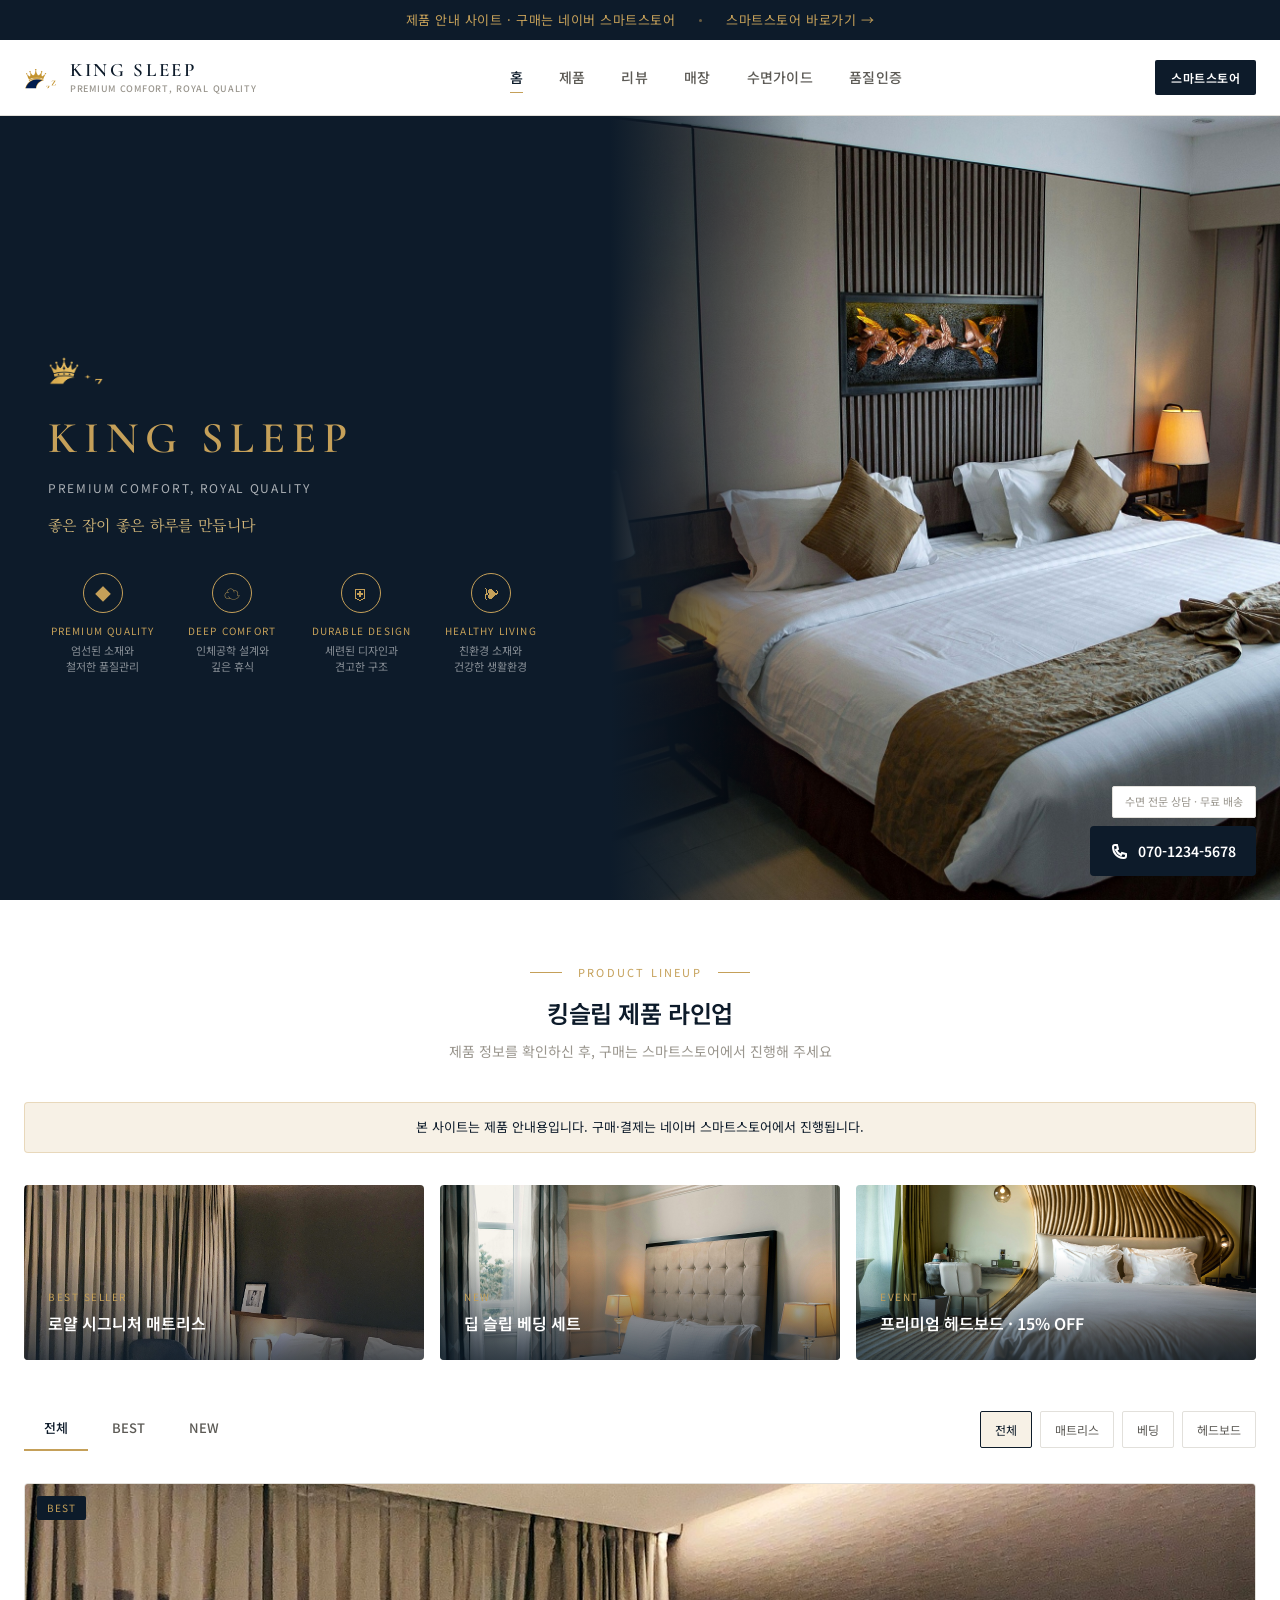
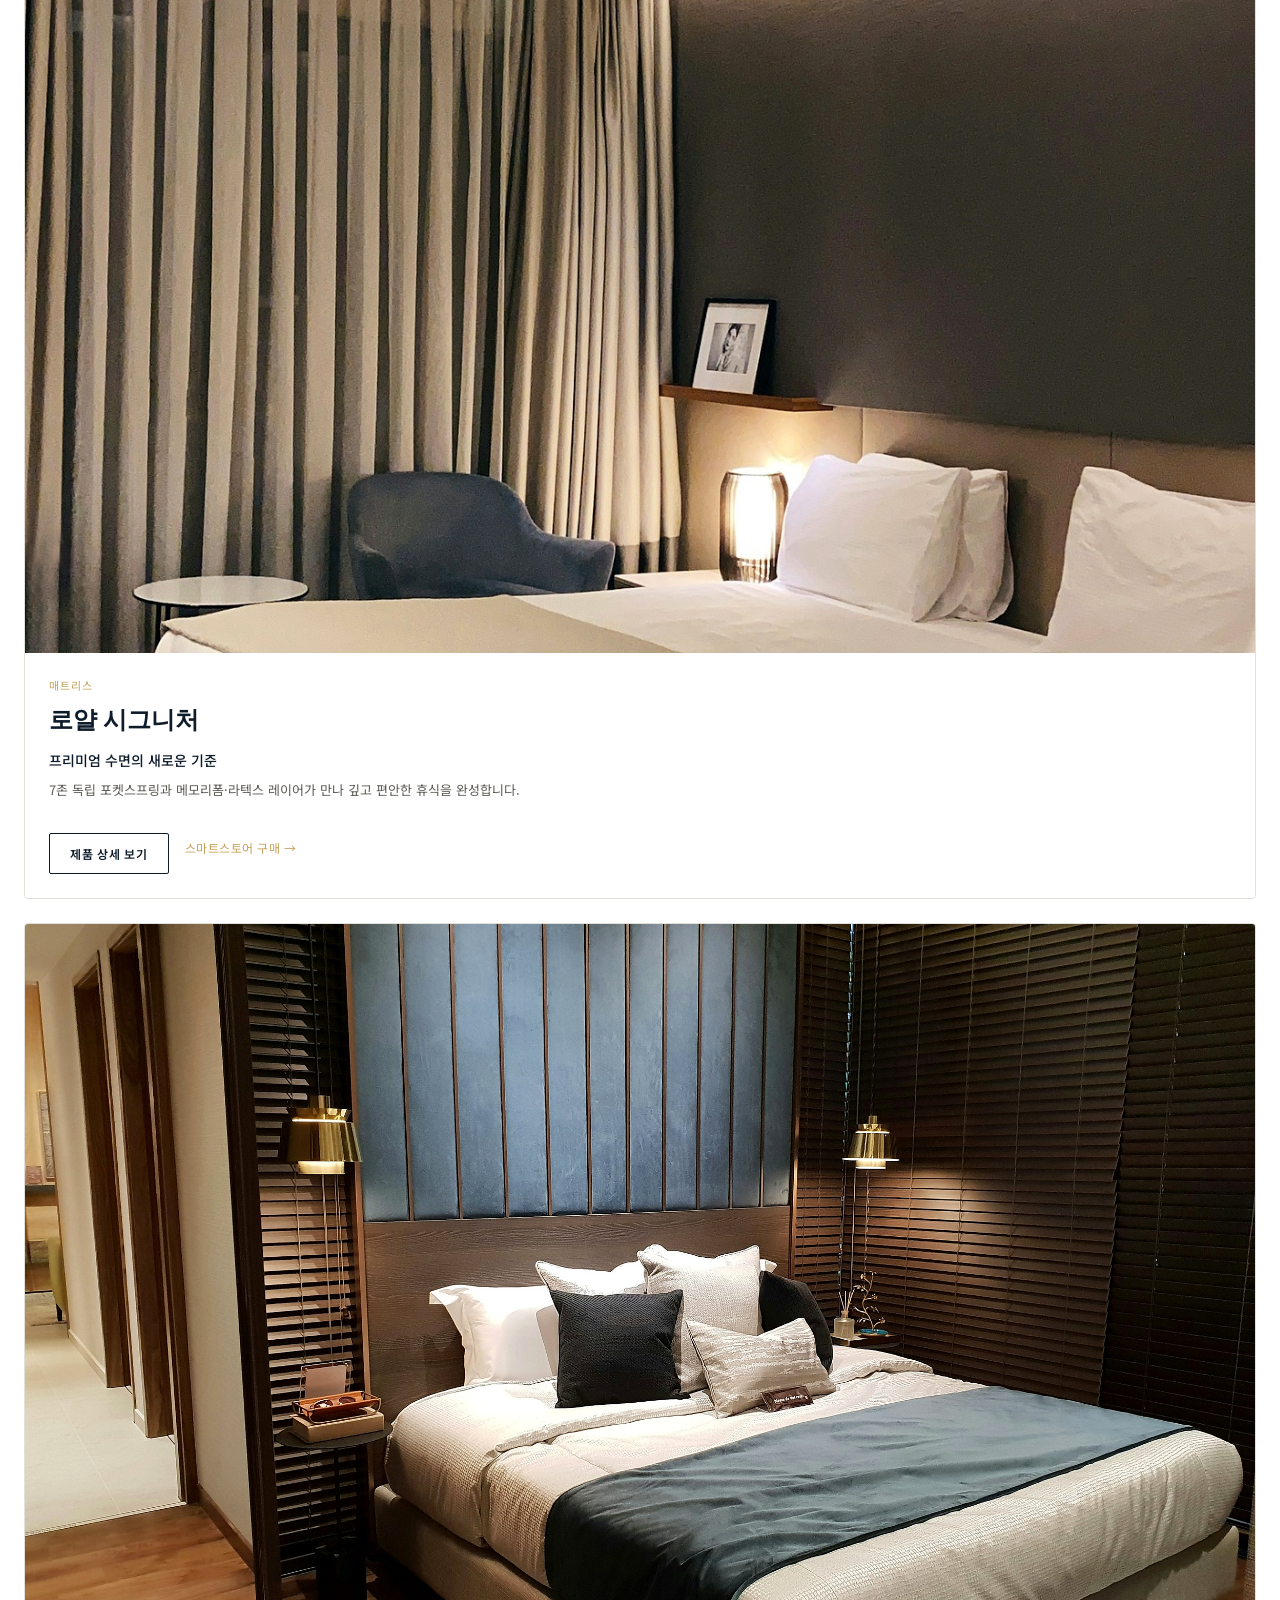
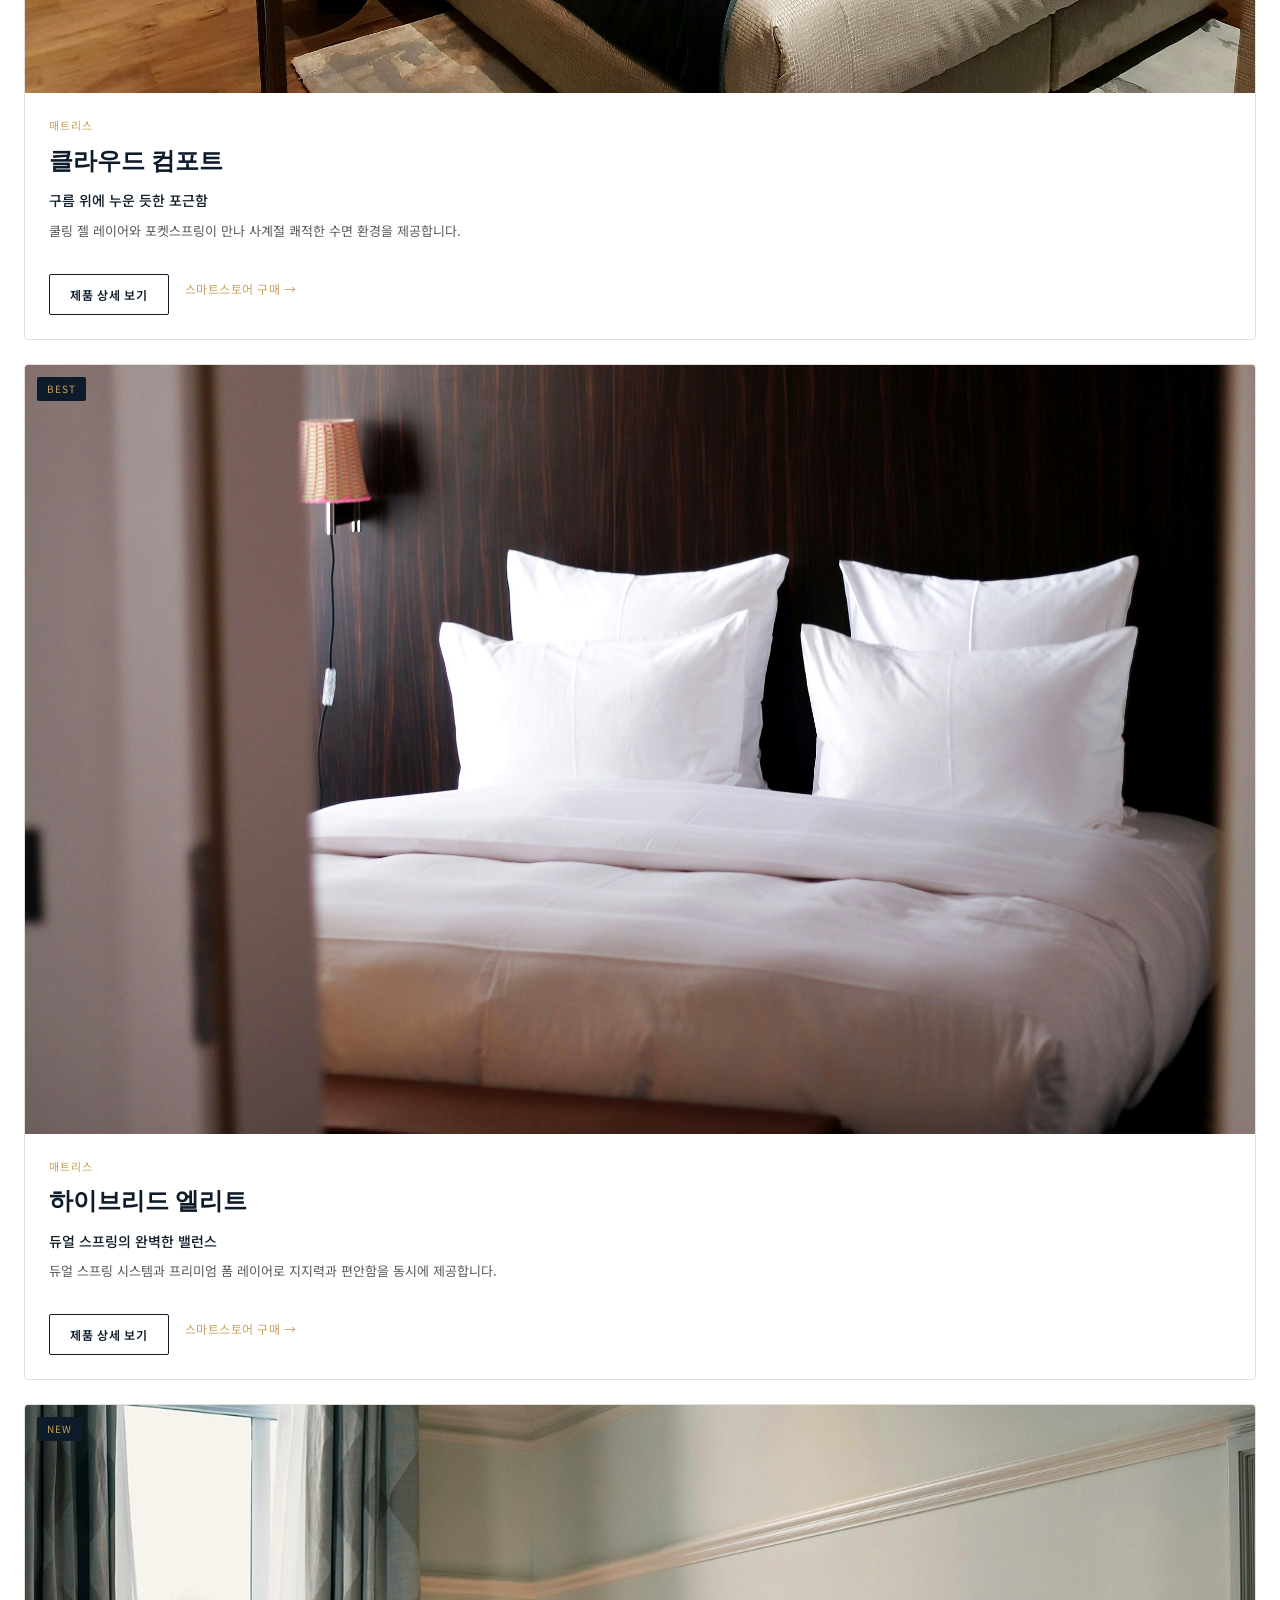
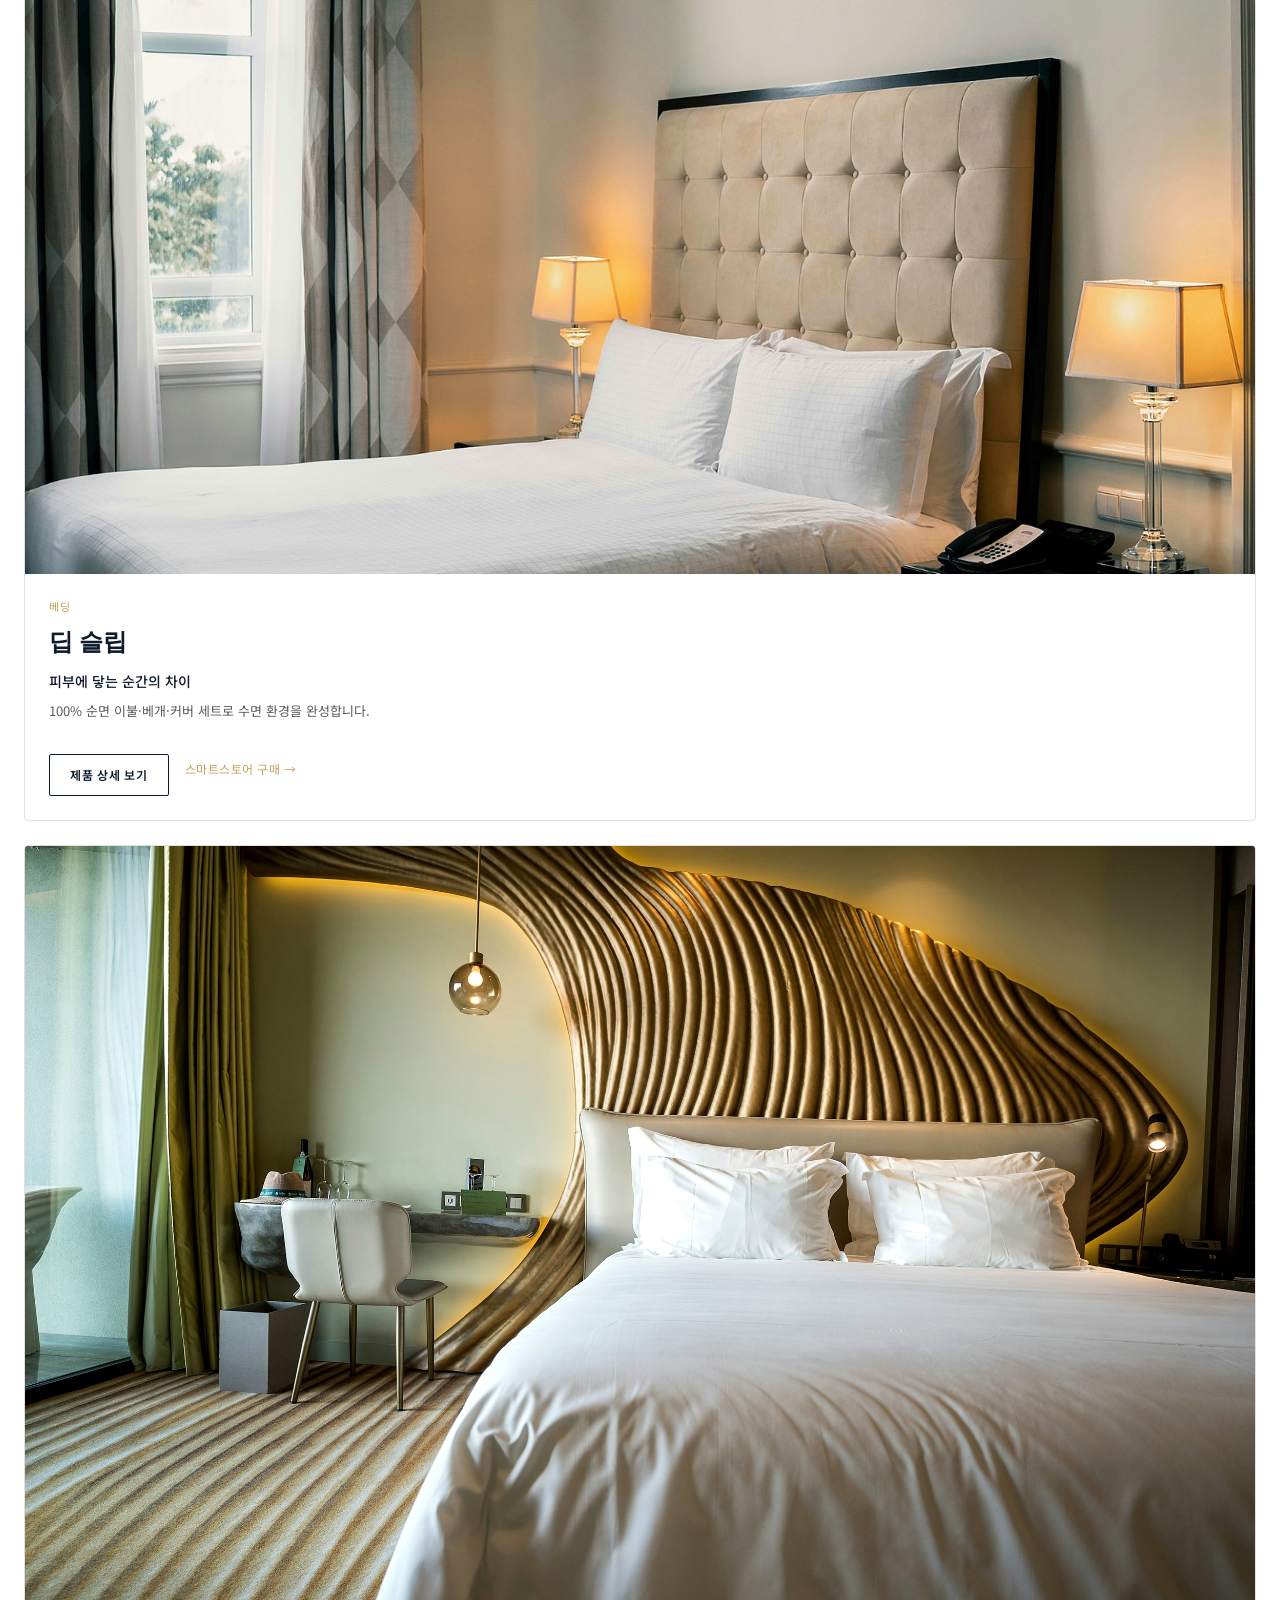
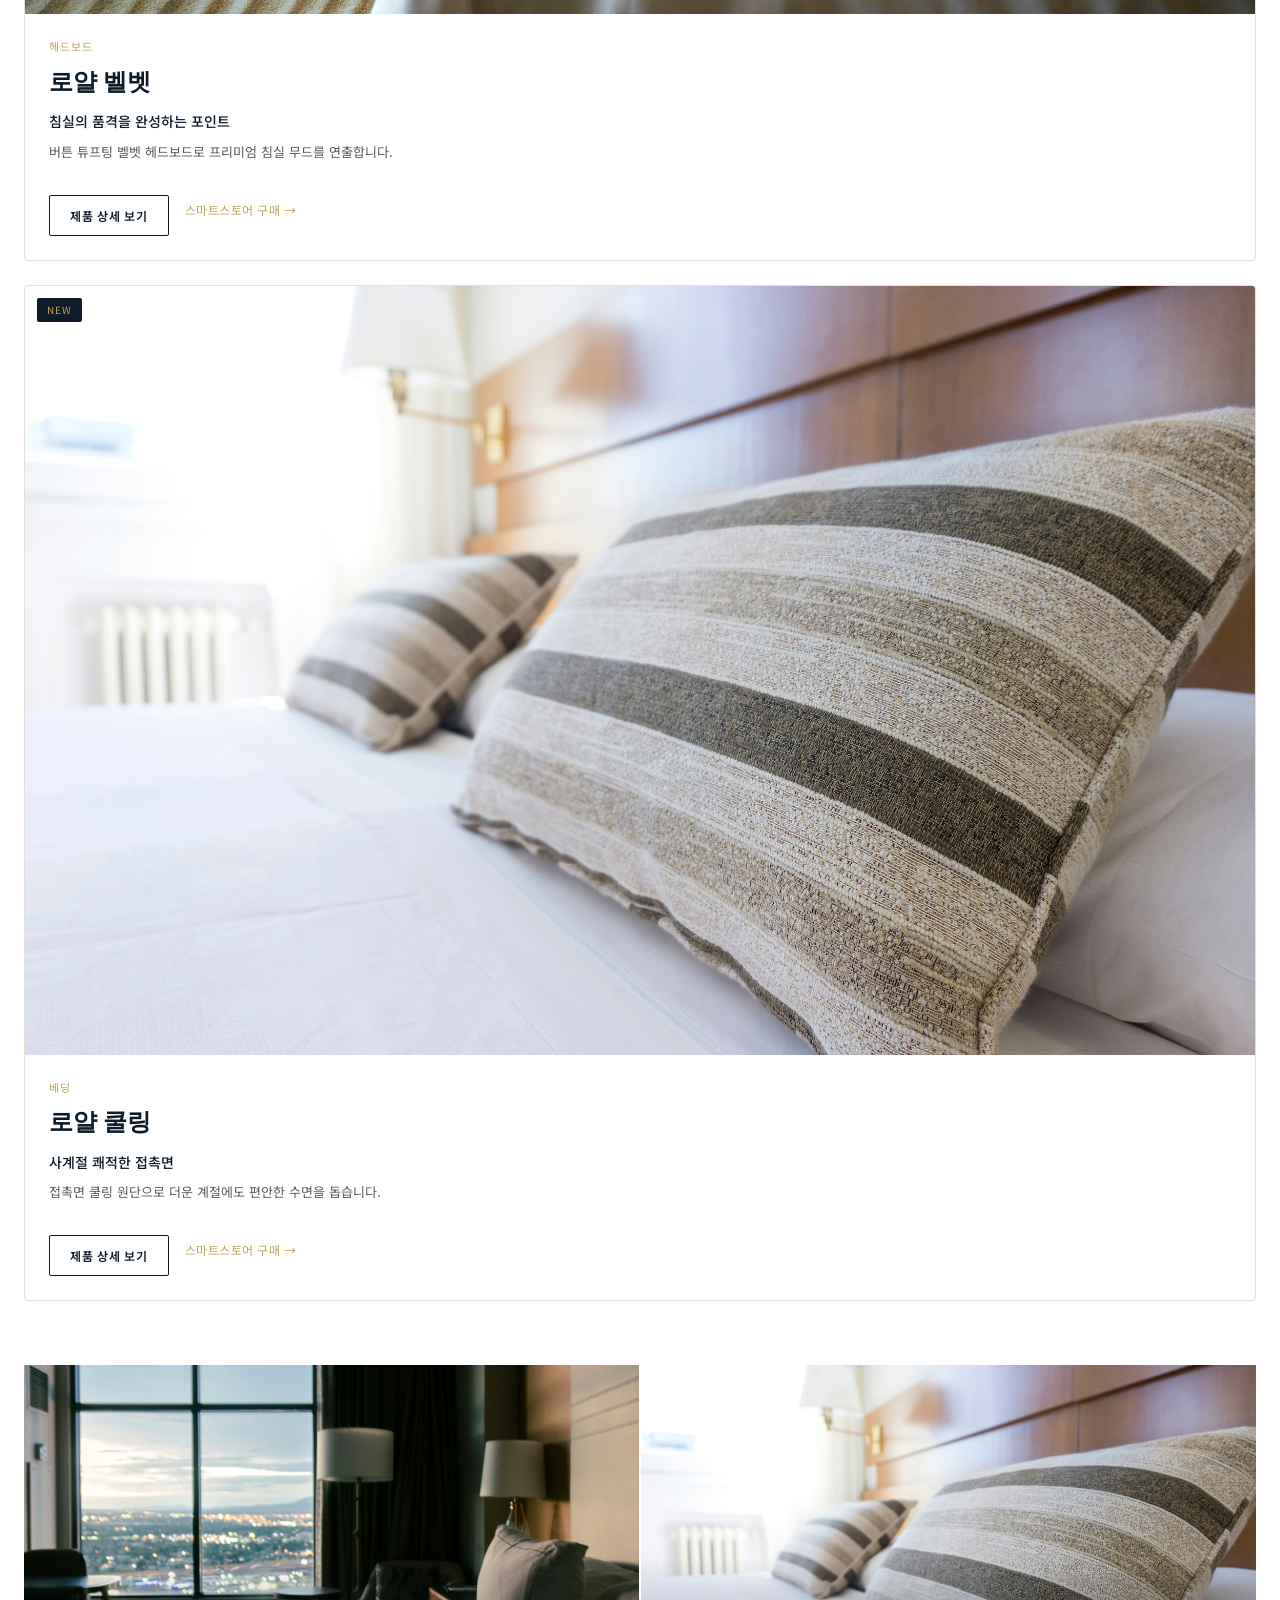
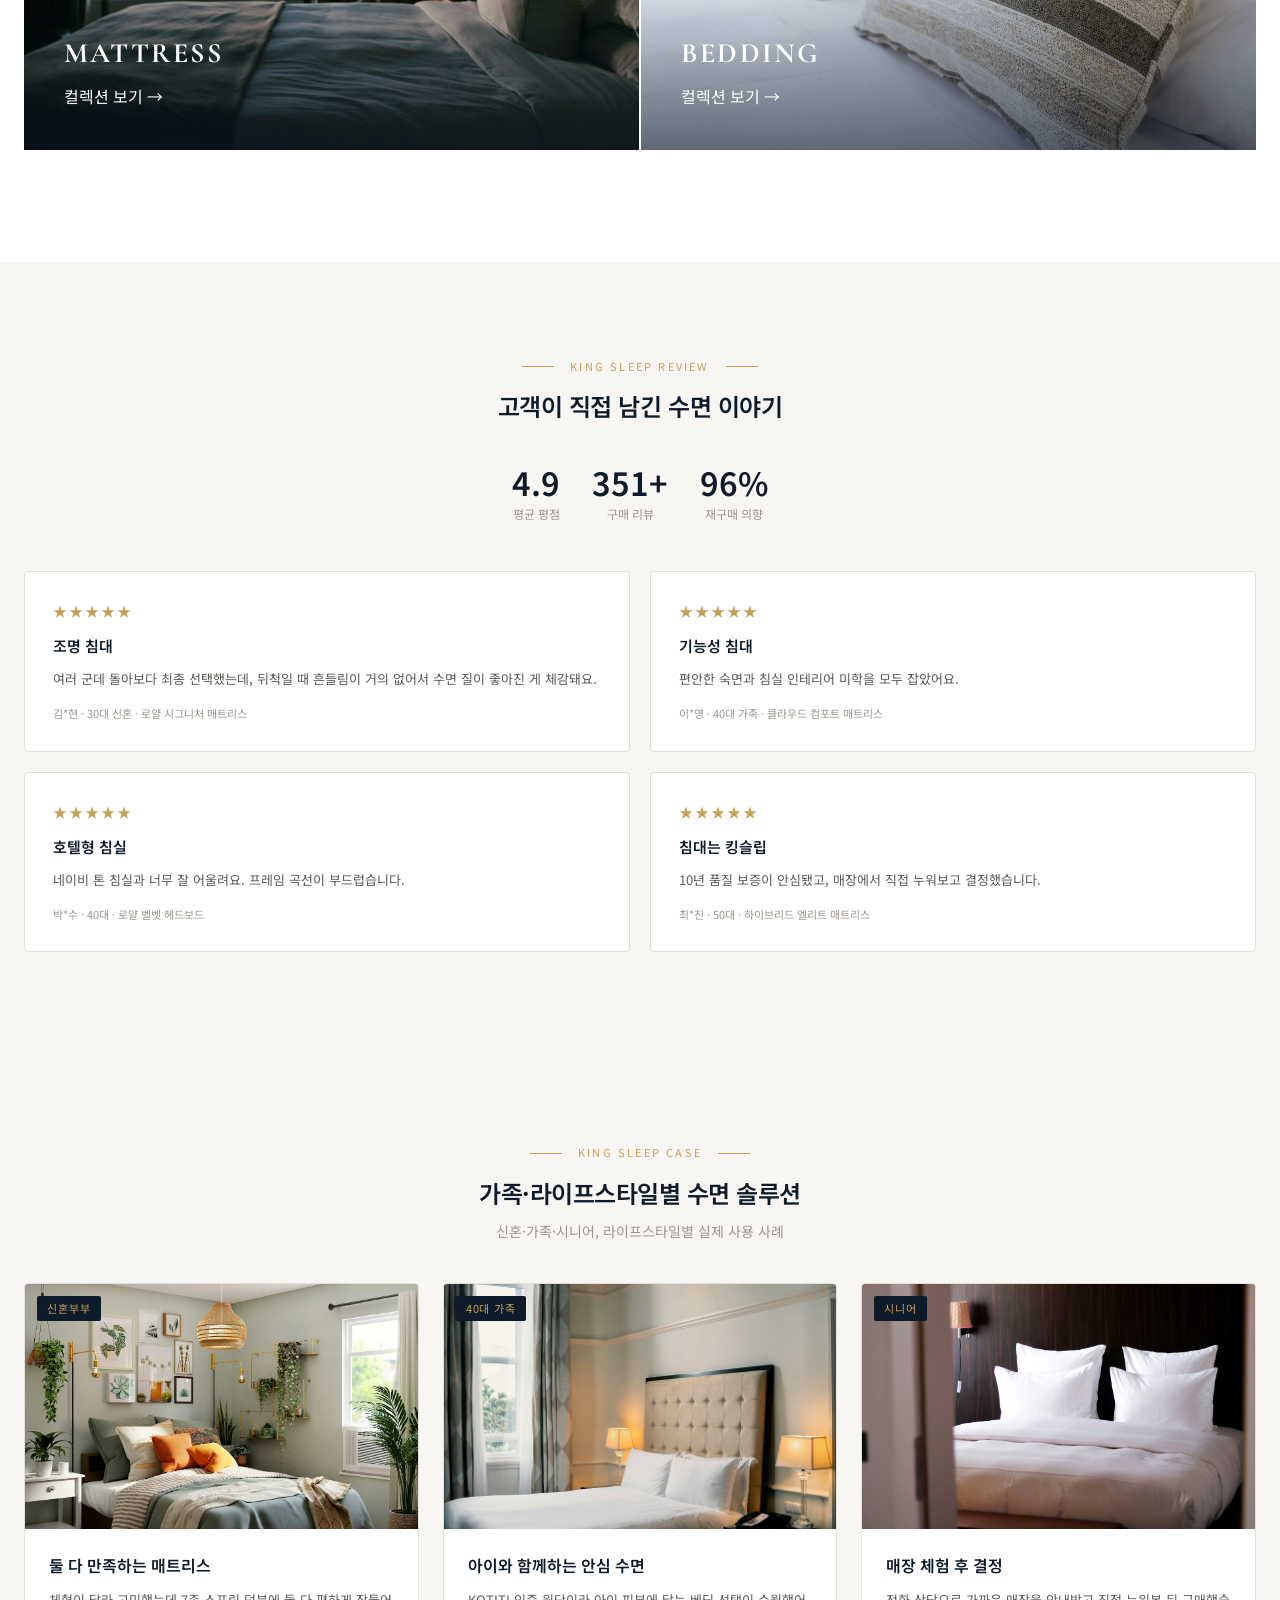
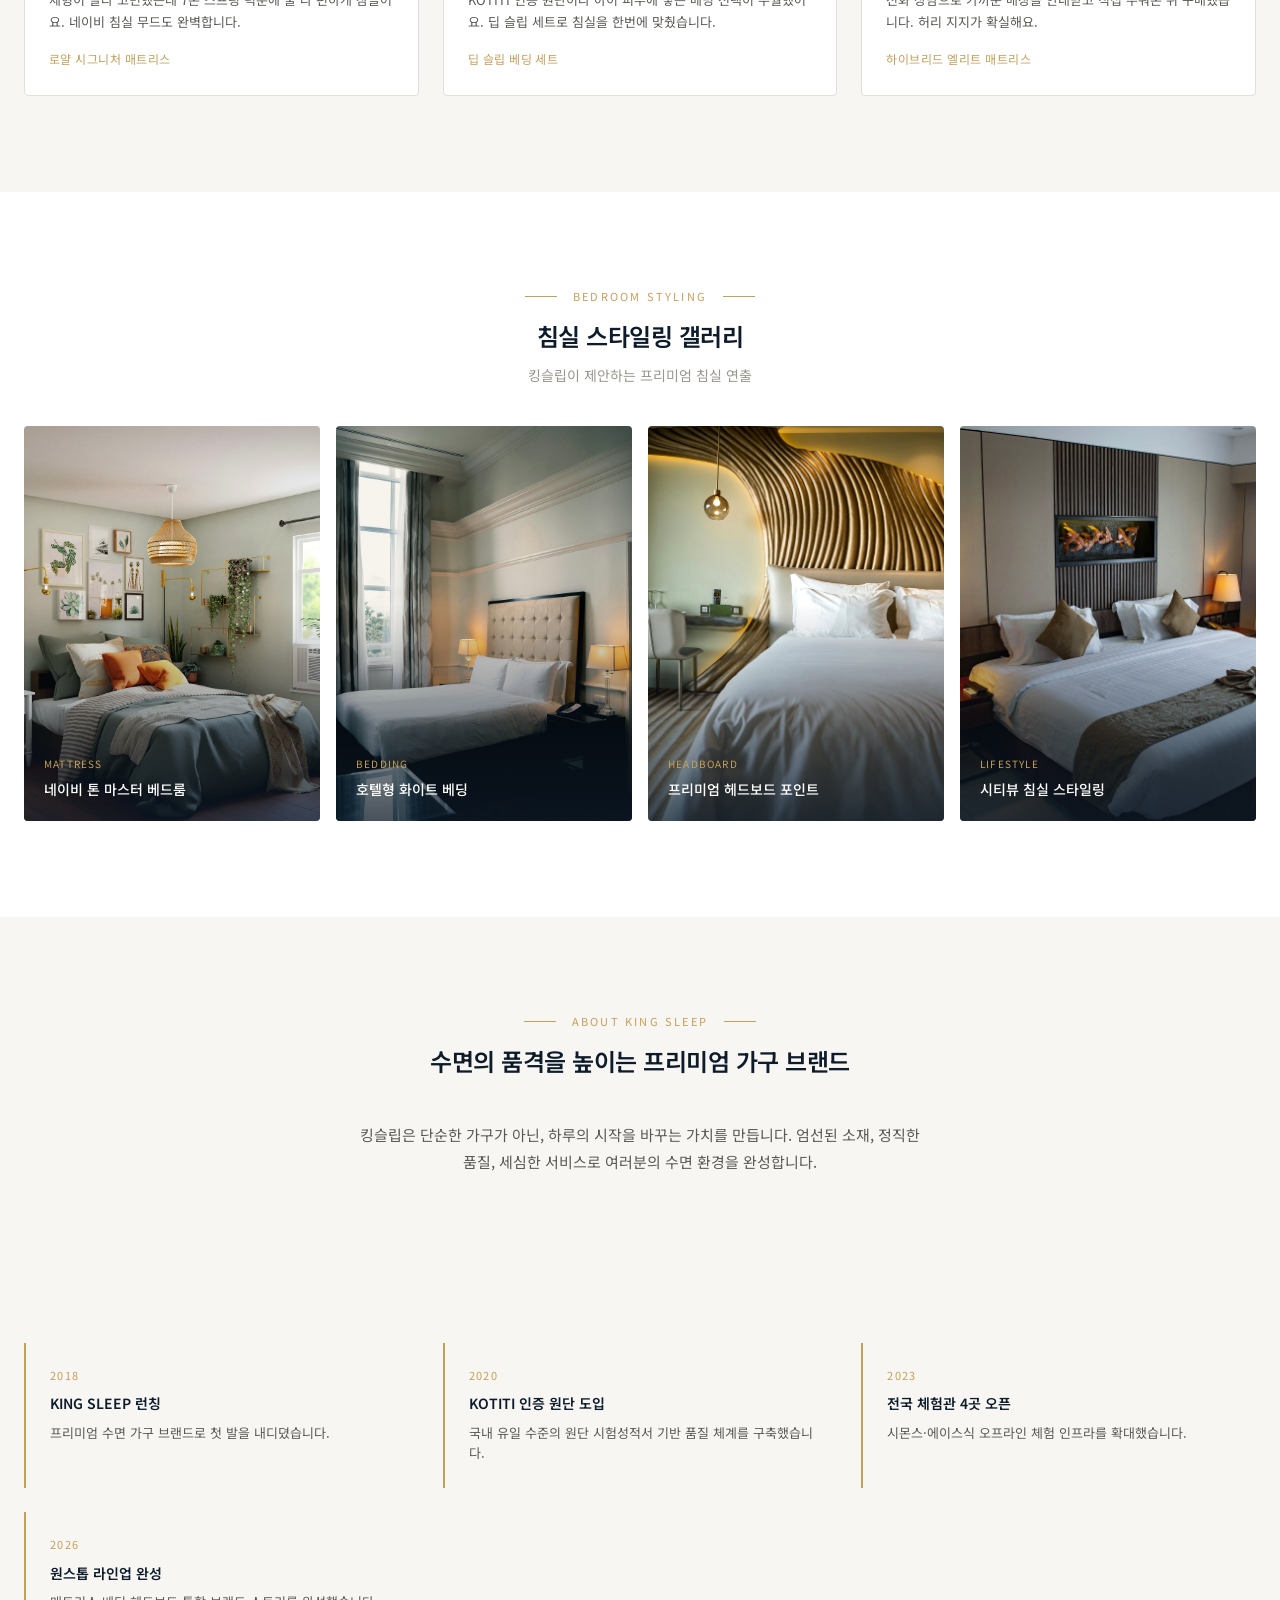
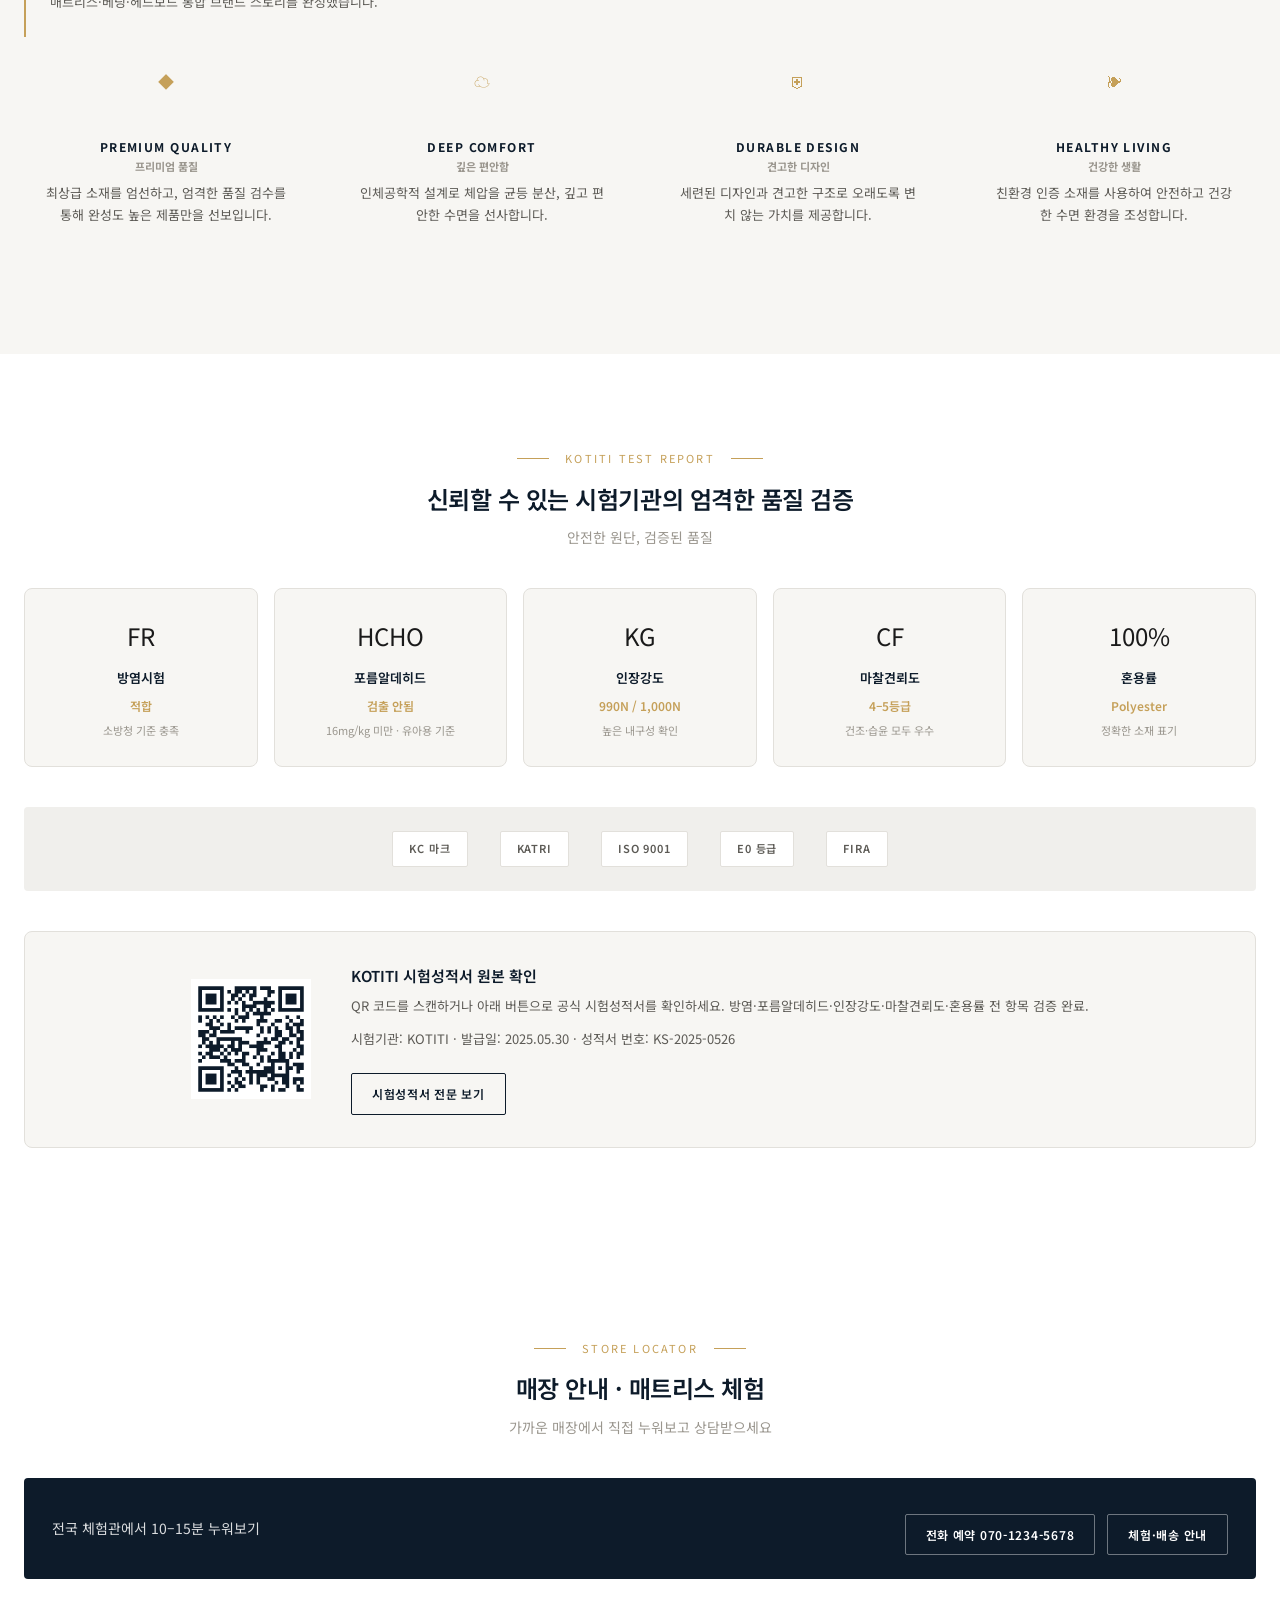
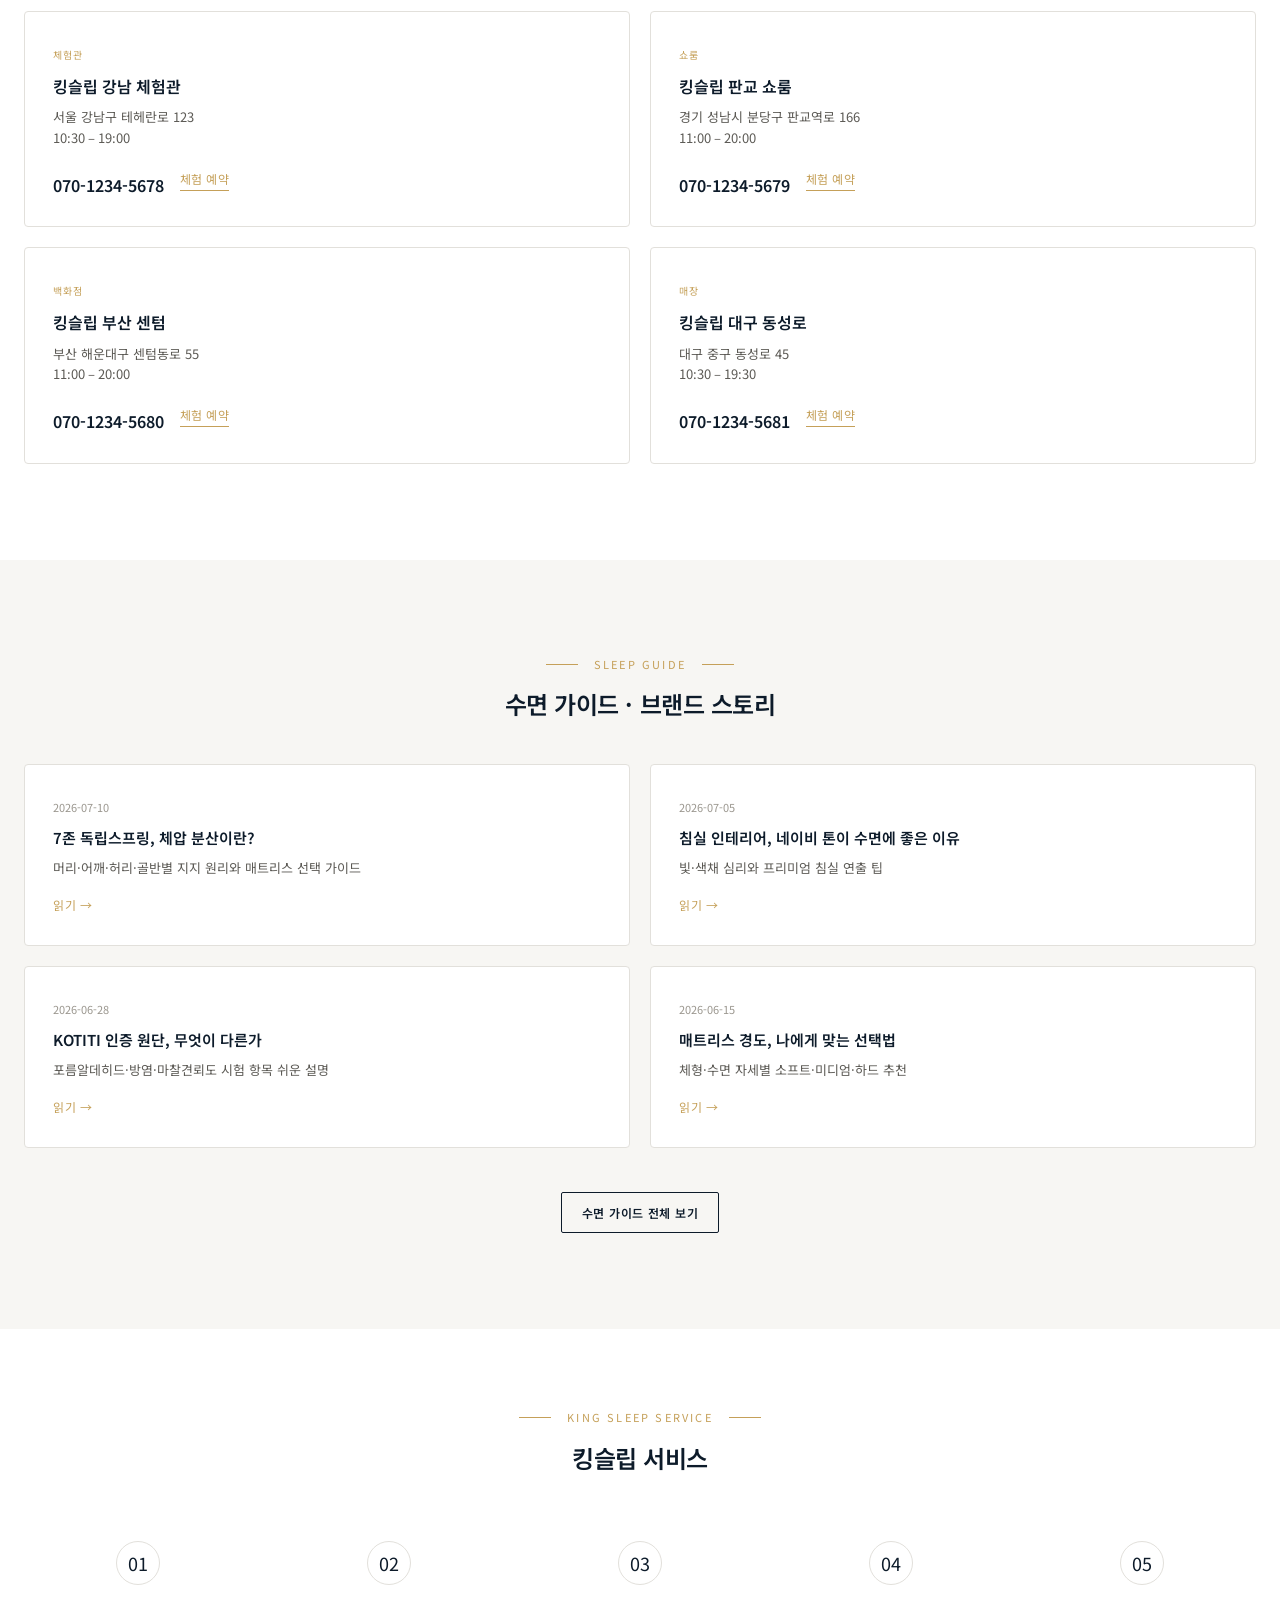
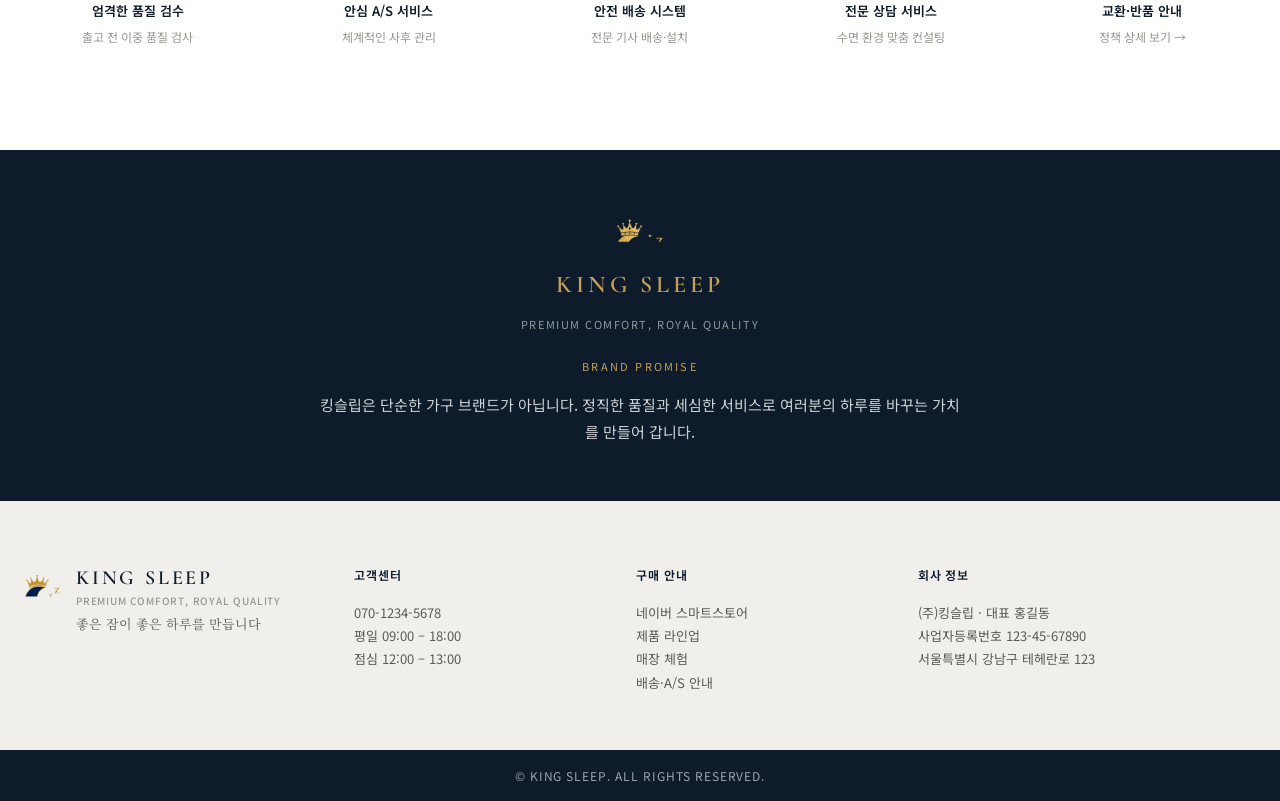
==== index.html @ cbecbd28 "Improve brand visuals and remove Kakao CTAs. Ship transparent logo marks, higher-resolution catalog " ====
<!DOCTYPE html>
<html lang="ko">
<head>
  <meta charset="UTF-8">
  <meta name="viewport" content="width=device-width, initial-scale=1.0">
  <title>KING SLEEP — 프리미엄 수면 가구</title>
  <meta name="description" content="좋은 잠이 좋은 하루를 만듭니다. KING SLEEP 프리미엄 매트리스 & 침구 브랜드">
  <meta property="og:title" content="KING SLEEP — 프리미엄 수면 가구">
  <meta property="og:description" content="좋은 잠이 좋은 하루를 만듭니다. 프리미엄 매트리스 & 침구">
  <meta property="og:image" content="assets/images/hero-bedroom.jpg">
  <meta property="og:type" content="website">
  <meta property="og:locale" content="ko_KR">
  <link rel="preconnect" href="https://fonts.googleapis.com">
  <link rel="preconnect" href="https://fonts.gstatic.com" crossorigin>
  <link href="https://fonts.googleapis.com/css2?family=Cormorant+Garamond:wght@500;600;700&family=Noto+Sans+KR:wght@300;400;500;600&family=Noto+Serif+KR:wght@400;500&display=swap" rel="stylesheet">
  <link rel="stylesheet" href="css/styles.css?v=4">
  <link rel="stylesheet" href="css/components.css?v=4">
  <link rel="icon" href="assets/favicon.ico" sizes="any">
  <link rel="icon" type="image/png" sizes="32x32" href="assets/favicon-32x32.png">
  <link rel="apple-touch-icon" href="assets/apple-touch-icon.png">
  <script type="application/ld+json">
  {
    "@context": "https://schema.org",
    "@type": "Organization",
    "name": "KING SLEEP",
    "url": "https://kingsleep.co.kr",
    "logo": "assets/logo-light.png",
    "description": "프리미엄 수면 가구 브랜드",
    "telephone": "070-1234-5678"
  }
  </script>
</head>
<body>

  <div class="top-banner">
    <span class="top-banner__item top-banner__rotate">제품 안내 사이트 · 구매는 네이버 스마트스토어</span>
    <span class="top-banner__dot"></span>
    <a href="#" data-smartstore class="top-banner__item">스마트스토어 바로가기 →</a>
  </div>

  <header class="header">
    <div class="container header__inner">
      <a href="index.html" class="logo" aria-label="KING SLEEP 홈">
        <img src="assets/logo-mark.png" alt="" class="logo__mark" width="36" height="36" aria-hidden="true">
        <span class="logo__copy">
          <span class="logo__wordmark">KING SLEEP</span>
          <span class="logo__slogan">Premium Comfort, Royal Quality</span>
        </span>
      </a>
      <nav class="nav">
        <a href="index.html" class="active">홈</a>
        <a href="products.html">제품</a>
        <a href="#reviews">리뷰</a>
        <a href="#stores">매장</a>
        <a href="sleep-hub.html">수면가이드</a>
        <a href="#trust">품질인증</a>
      </nav>
      <div class="header__actions">
        <a href="#" data-smartstore class="btn-smartstore-header">스마트스토어</a>
        <button class="menu-toggle" aria-label="메뉴"><span></span><span></span><span></span></button>
      </div>
    </div>
  </header>

  <section class="hero">
    <div class="hero__content">
      <div class="hero__brand">
        <img src="assets/logo-mark-gold.png" alt="" class="hero__brand-mark" aria-hidden="true">
        <div class="hero__brand-wordmark">KING SLEEP</div>
        <div class="hero__brand-slogan">Premium Comfort, Royal Quality</div>
        <div class="hero__brand-tagline">좋은 잠이 좋은 하루를 만듭니다</div>
      </div>
      <div class="hero__values">
        <div class="hero__value">
          <div class="hero__value-icon">◆</div>
          <div class="hero__value-title">PREMIUM QUALITY</div>
          <div class="hero__value-desc">엄선된 소재와<br>철저한 품질관리</div>
        </div>
        <div class="hero__value">
          <div class="hero__value-icon">☁</div>
          <div class="hero__value-title">DEEP COMFORT</div>
          <div class="hero__value-desc">인체공학 설계와<br>깊은 휴식</div>
        </div>
        <div class="hero__value">
          <div class="hero__value-icon">⛨</div>
          <div class="hero__value-title">DURABLE DESIGN</div>
          <div class="hero__value-desc">세련된 디자인과<br>견고한 구조</div>
        </div>
        <div class="hero__value">
          <div class="hero__value-icon">❧</div>
          <div class="hero__value-title">HEALTHY LIVING</div>
          <div class="hero__value-desc">친환경 소재와<br>건강한 생활환경</div>
        </div>
      </div>
    </div>
    <div class="hero__visual">
      <img src="assets/images/hero-bedroom.jpg" alt="킹슬립 프리미엄 네이비 침실 인테리어">
    </div>
  </section>

  <section class="first-fold" id="collection">
    <div class="container">
      <div class="section-label">
        <div class="section-label__eyebrow">PRODUCT LINEUP</div>
        <h2>킹슬립 제품 라인업</h2>
        <p>제품 정보를 확인하신 후, 구매는 스마트스토어에서 진행해 주세요</p>
      </div>

      <div class="purchase-notice-bar" id="purchase-notice"></div>

      <div class="promo-strip">
        <a href="product.html?id=royal-signature" class="promo-card">
          <img src="assets/images/mattress-royal.jpg" alt="로얄 시그니처 매트리스">
          <div class="promo-card__overlay">
            <span class="promo-card__badge">BEST SELLER</span>
            <span class="promo-card__title">로얄 시그니처 매트리스</span>
          </div>
        </a>
        <a href="product.html?id=deep-sleep-set" class="promo-card">
          <img src="assets/images/bedding-deep.jpg" alt="딥 슬립 베딩 세트">
          <div class="promo-card__overlay">
            <span class="promo-card__badge">NEW</span>
            <span class="promo-card__title">딥 슬립 베딩 세트</span>
          </div>
        </a>
        <a href="product.html?id=royal-headboard" class="promo-card">
          <img src="assets/images/headboard-royal.jpg" alt="프리미엄 헤드보드">
          <div class="promo-card__overlay">
            <span class="promo-card__badge">EVENT</span>
            <span class="promo-card__title">프리미엄 헤드보드 · 15% OFF</span>
          </div>
        </a>
      </div>

      <div class="collection-controls">
        <div class="collection-tabs">
          <button class="collection-tab active" data-tab="all">전체</button>
          <button class="collection-tab" data-tab="best">BEST</button>
          <button class="collection-tab" data-tab="new">NEW</button>
        </div>
        <div class="category-filters">
          <button class="category-filter active" data-category="all">전체</button>
          <button class="category-filter" data-category="mattress">매트리스</button>
          <button class="category-filter" data-category="bedding">베딩</button>
          <button class="category-filter" data-category="headboard">헤드보드</button>
        </div>
      </div>

      <div class="product-grid" id="product-grid"></div>

      <div class="collection-hero">
        <a href="products.html#lineup-mattress" class="collection-hero__item">
          <img src="assets/images/collection-mattress.jpg" alt="매트리스 컬렉션">
          <div class="collection-hero__overlay">
            <h3>MATTRESS</h3>
            <span>컬렉션 보기 →</span>
          </div>
        </a>
        <a href="products.html#lineup-bedding" class="collection-hero__item">
          <img src="assets/images/collection-bedding.jpg" alt="베딩 컬렉션">
          <div class="collection-hero__overlay">
            <h3>BEDDING</h3>
            <span>컬렉션 보기 →</span>
          </div>
        </a>
      </div>
    </div>
  </section>

  <section class="reviews" id="reviews">
    <div class="container">
      <div class="section-label">
        <div class="section-label__eyebrow">KING SLEEP REVIEW</div>
        <h2>고객이 직접 남긴 수면 이야기</h2>
      </div>
      <div class="reviews__stats">
        <div class="reviews__stat">
          <div class="reviews__stat-value">4.9</div>
          <div class="reviews__stat-label">평균 평점</div>
        </div>
        <div class="reviews__stat">
          <div class="reviews__stat-value">351+</div>
          <div class="reviews__stat-label">구매 리뷰</div>
        </div>
        <div class="reviews__stat">
          <div class="reviews__stat-value">96%</div>
          <div class="reviews__stat-label">재구매 의향</div>
        </div>
      </div>
      <div class="reviews-grid" id="reviews-grid"></div>
    </div>
  </section>

  <section class="family-cases" id="family-cases">
    <div class="container">
      <div class="section-label">
        <div class="section-label__eyebrow">KING SLEEP CASE</div>
        <h2>가족·라이프스타일별 수면 솔루션</h2>
        <p>신혼·가족·시니어, 라이프스타일별 실제 사용 사례</p>
      </div>
      <div class="family-cases__grid" id="family-cases-grid"></div>
    </div>
  </section>

  <section class="styling" id="styling">
    <div class="container">
      <div class="section-label">
        <div class="section-label__eyebrow">BEDROOM STYLING</div>
        <h2>침실 스타일링 갤러리</h2>
        <p>킹슬립이 제안하는 프리미엄 침실 연출</p>
      </div>
      <div class="styling-gallery" id="styling-gallery"></div>
    </div>
  </section>

  <section class="about" id="about">
    <div class="container">
      <div class="section-label">
        <div class="section-label__eyebrow">ABOUT KING SLEEP</div>
        <h2>수면의 품격을 높이는 프리미엄 가구 브랜드</h2>
      </div>
      <div class="about__intro">
        <p>킹슬립은 단순한 가구가 아닌, 하루의 시작을 바꾸는 가치를 만듭니다. 엄선된 소재, 정직한 품질, 세심한 서비스로 여러분의 수면 환경을 완성합니다.</p>
      </div>
      <div class="brand-story">
        <div class="brand-story__timeline" id="brand-timeline"></div>
      </div>
      <div class="values-grid">
        <div class="value-item">
          <div class="value-item__icon">◆</div>
          <h3>PREMIUM QUALITY <span>프리미엄 품질</span></h3>
          <p>최상급 소재를 엄선하고, 엄격한 품질 검수를 통해 완성도 높은 제품만을 선보입니다.</p>
        </div>
        <div class="value-item">
          <div class="value-item__icon">☁</div>
          <h3>DEEP COMFORT <span>깊은 편안함</span></h3>
          <p>인체공학적 설계로 체압을 균등 분산, 깊고 편안한 수면을 선사합니다.</p>
        </div>
        <div class="value-item">
          <div class="value-item__icon">⛨</div>
          <h3>DURABLE DESIGN <span>견고한 디자인</span></h3>
          <p>세련된 디자인과 견고한 구조로 오래도록 변치 않는 가치를 제공합니다.</p>
        </div>
        <div class="value-item">
          <div class="value-item__icon">❧</div>
          <h3>HEALTHY LIVING <span>건강한 생활</span></h3>
          <p>친환경 인증 소재를 사용하여 안전하고 건강한 수면 환경을 조성합니다.</p>
        </div>
      </div>
    </div>
  </section>

  <section class="trust" id="trust">
    <div class="container">
      <div class="section-label">
        <div class="section-label__eyebrow">KOTITI TEST REPORT</div>
        <h2>신뢰할 수 있는 시험기관의 엄격한 품질 검증</h2>
        <p>안전한 원단, 검증된 품질</p>
      </div>
      <div class="trust__grid">
        <div class="trust-card">
          <div class="trust-card__icon">FR</div>
          <h4>방염시험</h4>
          <div class="trust-card__result">적합</div>
          <p>소방청 기준 충족</p>
        </div>
        <div class="trust-card">
          <div class="trust-card__icon">HCHO</div>
          <h4>포름알데히드</h4>
          <div class="trust-card__result">검출 안됨</div>
          <p>16mg/kg 미만 · 유아용 기준</p>
        </div>
        <div class="trust-card">
          <div class="trust-card__icon">KG</div>
          <h4>인장강도</h4>
          <div class="trust-card__result">990N / 1,000N</div>
          <p>높은 내구성 확인</p>
        </div>
        <div class="trust-card">
          <div class="trust-card__icon">CF</div>
          <h4>마찰견뢰도</h4>
          <div class="trust-card__result">4–5등급</div>
          <p>건조·습윤 모두 우수</p>
        </div>
        <div class="trust-card">
          <div class="trust-card__icon">100%</div>
          <h4>혼용률</h4>
          <div class="trust-card__result">Polyester</div>
          <p>정확한 소재 표기</p>
        </div>
      </div>
      <div class="cert-logos">
        <span>KC 마크</span>
        <span>KATRI</span>
        <span>ISO 9001</span>
        <span>E0 등급</span>
        <span>FIRA</span>
      </div>
      <div class="trust-report">
        <div class="trust-report__qr">
          <img src="assets/kotiti-qr.png" alt="KOTITI 시험성적서 QR 인증">
        </div>
        <div class="trust-report__info">
          <h3>KOTITI 시험성적서 원본 확인</h3>
          <p>QR 코드를 스캔하거나 아래 버튼으로 공식 시험성적서를 확인하세요. 방염·포름알데히드·인장강도·마찰견뢰도·혼용률 전 항목 검증 완료.</p>
          <p class="trust-report__meta">시험기관: KOTITI · 발급일: 2025.05.30 · 성적서 번호: KS-2025-0526</p>
          <a href="kotiti-report.html" class="btn-outline">시험성적서 전문 보기</a>
        </div>
      </div>
    </div>
  </section>

  <section class="stores" id="stores">
    <div class="container">
      <div class="section-label">
        <div class="section-label__eyebrow">STORE LOCATOR</div>
        <h2>매장 안내 · 매트리스 체험</h2>
        <p>가까운 매장에서 직접 누워보고 상담받으세요</p>
      </div>
      <div class="store-cta-bar">
        <p>전국 체험관에서 10–15분 누워보기</p>
        <div class="store-cta-bar__actions">
          <a href="tel:07012345678" class="btn-outline">전화 예약 070-1234-5678</a>
          <a href="service-policy.html#experience" class="btn-outline">체험·배송 안내</a>
        </div>
      </div>
      <div class="stores-grid" id="stores-grid"></div>
    </div>
  </section>

  <section class="sleep-hub" id="sleep-hub">
    <div class="container">
      <div class="section-label">
        <div class="section-label__eyebrow">SLEEP GUIDE</div>
        <h2>수면 가이드 · 브랜드 스토리</h2>
      </div>
      <div class="articles-grid" id="articles-grid"></div>
      <p style="text-align:center;margin-top:32px">
        <a href="sleep-hub.html" class="btn-outline">수면 가이드 전체 보기</a>
      </p>
    </div>
  </section>

  <section class="service" id="service">
    <div class="container">
      <div class="section-label">
        <div class="section-label__eyebrow">KING SLEEP SERVICE</div>
        <h2>킹슬립 서비스</h2>
      </div>
      <div class="service__grid">
        <div class="service-item"><div class="service-item__icon">01</div><h4>엄격한 품질 검수</h4><p>출고 전 이중 품질 검사</p></div>
        <div class="service-item"><div class="service-item__icon">02</div><h4>안심 A/S 서비스</h4><p>체계적인 사후 관리</p></div>
        <div class="service-item"><div class="service-item__icon">03</div><h4>안전 배송 시스템</h4><p>전문 기사 배송·설치</p></div>
        <div class="service-item"><div class="service-item__icon">04</div><h4>전문 상담 서비스</h4><p>수면 환경 맞춤 컨설팅</p></div>
        <div class="service-item"><div class="service-item__icon">05</div><h4>교환·반품 안내</h4><p><a href="service-policy.html">정책 상세 보기 →</a></p></div>
      </div>
    </div>
  </section>

  <section class="brand-promise">
    <div class="container">
      <div class="brand-promise__brand">
        <img src="assets/logo-mark-gold.png" alt="" class="brand-promise__mark" aria-hidden="true">
        <div class="brand-promise__wordmark">KING SLEEP</div>
        <div class="brand-promise__slogan">Premium Comfort, Royal Quality</div>
      </div>
      <div class="brand-promise__label">BRAND PROMISE</div>
      <p>킹슬립은 단순한 가구 브랜드가 아닙니다. 정직한 품질과 세심한 서비스로 여러분의 하루를 바꾸는 가치를 만들어 갑니다.</p>
    </div>
  </section>

  <footer class="footer">
    <div class="container footer__grid">
      <div class="footer__logo">
        <img src="assets/logo-mark.png" alt="" class="logo__mark" width="40" height="40" aria-hidden="true">
        <div class="logo__copy">
          <div class="logo__wordmark">KING SLEEP</div>
          <div class="logo__slogan">Premium Comfort, Royal Quality</div>
          <p class="logo__tagline">좋은 잠이 좋은 하루를 만듭니다</p>
        </div>
      </div>
      <div>
        <h5>고객센터</h5>
        <ul>
          <li><a href="tel:07012345678">070-1234-5678</a></li>
          <li>평일 09:00 – 18:00</li>
          <li>점심 12:00 – 13:00</li>
        </ul>
      </div>
      <div>
        <h5>구매 안내</h5>
        <ul>
          <li><a href="#" data-smartstore>네이버 스마트스토어</a></li>
          <li><a href="products.html">제품 라인업</a></li>
          <li><a href="index.html#stores">매장 체험</a></li>
          <li><a href="service-policy.html">배송·A/S 안내</a></li>
        </ul>
      </div>
      <div>
        <h5>회사 정보</h5>
        <ul>
          <li>(주)킹슬립 · 대표 홍길동</li>
          <li>사업자등록번호 123-45-67890</li>
          <li>서울특별시 강남구 테헤란로 123</li>
        </ul>
      </div>
    </div>
    <div class="footer__bottom">© KING SLEEP. ALL RIGHTS RESERVED.</div>
  </footer>

  <div class="phone-cta">
    <span class="phone-cta__sub">수면 전문 상담 · 무료 배송</span>
    <a href="tel:07012345678" class="phone-cta__btn">
      <svg width="18" height="18" fill="none" stroke="currentColor" stroke-width="2"><path d="M3 5a2 2 0 012-2h2l1 4-2 1a11 11 0 005 5l1-2 4 1v2a2 2 0 01-2 2h-1C7.8 16 3 11.2 3 5z"/></svg>
      070-1234-5678
    </a>
  </div>

  <script src="js/data.js"></script>
  <script src="js/main.js"></script>
  <script>document.getElementById("purchase-notice").textContent = KING_SLEEP_DATA.purchaseNotice;</script>
</body>
</html>
---- css/styles.css ----
/* King Sleep — Premium bedding brand */
:root {
  --navy: #0d1b2a;
  --navy-light: #1b2d45;
  --gold: #c5a059;
  --gold-light: #d4b87a;
  --gold-muted: rgba(197, 160, 89, 0.15);
  --white: #ffffff;
  --off-white: #f7f6f3;
  --gray-100: #f0efec;
  --gray-200: #e2e0db;
  --gray-400: #9a968e;
  --gray-600: #5c5a55;
  --text: #1a1a1a;
  --max-width: 1280px;
  --header-h: 76px;
  --banner-h: 40px;
  --ease: cubic-bezier(0.4, 0, 0.2, 1);
  --shadow-sm: 0 2px 12px rgba(13, 27, 42, 0.06);
  --shadow-md: 0 8px 32px rgba(13, 27, 42, 0.1);
}

*,
*::before,
*::after {
  box-sizing: border-box;
  margin: 0;
  padding: 0;
}

html {
  scroll-behavior: smooth;
  font-size: 16px;
}

body {
  font-family: "Noto Sans KR", -apple-system, BlinkMacSystemFont, sans-serif;
  color: var(--text);
  background: var(--white);
  line-height: 1.6;
  -webkit-font-smoothing: antialiased;
}

img {
  display: block;
  max-width: 100%;
  height: auto;
  image-rendering: -webkit-optimize-contrast;
}

a {
  color: inherit;
  text-decoration: none;
}

button {
  font: inherit;
  cursor: pointer;
  border: none;
  background: none;
}

.serif {
  font-family: "Cormorant Garamond", "Noto Serif KR", Georgia, serif;
}

.container {
  width: min(100% - 48px, var(--max-width));
  margin-inline: auto;
}

/* ── Top benefit banner (Lykke: 두괄식 혜택) ── */
.top-banner {
  position: fixed;
  top: 0;
  left: 0;
  right: 0;
  z-index: 200;
  height: var(--banner-h);
  background: var(--navy);
  color: var(--gold);
  font-size: 0.8125rem;
  letter-spacing: 0.04em;
  display: flex;
  align-items: center;
  justify-content: center;
  gap: 24px;
}

.top-banner__item {
  display: flex;
  align-items: center;
  gap: 8px;
  color: inherit;
  text-decoration: none;
}

.top-banner__dot {
  width: 3px;
  height: 3px;
  border-radius: 50%;
  background: var(--gold);
  opacity: 0.5;
}

.top-banner__rotate {
  transition: opacity 0.3s var(--ease);
}

/* ── Header ── */
.header {
  position: fixed;
  top: var(--banner-h);
  left: 0;
  right: 0;
  z-index: 100;
  height: var(--header-h);
  background: rgba(255, 255, 255, 0.96);
  backdrop-filter: blur(12px);
  border-bottom: 1px solid var(--gray-200);
  transition: box-shadow 0.3s var(--ease);
}

.header.scrolled {
  box-shadow: var(--shadow-sm);
}

.header__inner {
  height: 100%;
  display: flex;
  align-items: center;
  justify-content: space-between;
  gap: 32px;
}

.logo {
  display: flex;
  align-items: center;
  gap: 10px;
  flex-shrink: 0;
  text-decoration: none;
}

.logo__mark {
  height: 36px !important;
  width: auto !important;
  max-width: 48px;
  flex-shrink: 0;
  object-fit: contain;
  display: block;
}

.logo__copy {
  display: flex;
  flex-direction: column;
  gap: 3px;
  min-width: 0;
}

.logo__wordmark {
  font-family: "Cormorant Garamond", serif;
  font-size: 1.1875rem;
  font-weight: 600;
  letter-spacing: 0.14em;
  color: var(--navy);
  line-height: 1.1;
  white-space: nowrap;
}

.logo__slogan {
  font-size: 0.5625rem;
  font-weight: 500;
  letter-spacing: 0.08em;
  color: var(--gray-400);
  line-height: 1.2;
  white-space: nowrap;
  text-transform: uppercase;
}

.nav {
  display: flex;
  align-items: center;
  gap: 36px;
}

.nav a {
  font-size: 0.875rem;
  font-weight: 500;
  color: var(--gray-600);
  letter-spacing: 0.02em;
  transition: color 0.2s;
  position: relative;
}

.nav a:hover,
.nav a.active {
  color: var(--navy);
}

.nav a.active::after {
  content: "";
  position: absolute;
  bottom: -4px;
  left: 0;
  right: 0;
  height: 1px;
  background: var(--gold);
}

.header__actions {
  display: flex;
  align-items: center;
  gap: 20px;
}

.header__actions button {
  color: var(--navy);
  opacity: 0.7;
  transition: opacity 0.2s;
}

.header__actions button:hover {
  opacity: 1;
}

.menu-toggle {
  display: none;
  flex-direction: column;
  gap: 5px;
  padding: 4px;
}

.menu-toggle span {
  display: block;
  width: 22px;
  height: 1.5px;
  background: var(--navy);
  transition: transform 0.3s;
}

/* ── Hero (Simmons: 시원한 비주얼) ── */
.hero {
  margin-top: calc(var(--banner-h) + var(--header-h));
  min-height: calc(100vh - var(--banner-h) - var(--header-h));
  max-height: 900px;
  display: grid;
  grid-template-columns: 1fr 1.1fr;
  background: var(--navy);
  overflow: hidden;
}

.hero__content {
  display: flex;
  flex-direction: column;
  justify-content: center;
  padding: 80px 64px 80px max(48px, calc((100vw - var(--max-width)) / 2 + 24px));
  color: var(--white);
}

.hero__brand {
  display: flex;
  flex-direction: column;
  align-items: flex-start;
  gap: 16px;
  margin-bottom: 36px;
}

.hero__brand-mark {
  height: 56px !important;
  width: auto !important;
  max-width: 80px;
  object-fit: contain;
}

.hero__brand-wordmark {
  font-family: "Cormorant Garamond", serif;
  font-size: clamp(2rem, 4vw, 2.75rem);
  font-weight: 600;
  letter-spacing: 0.16em;
  color: var(--gold);
  line-height: 1.1;
}

.hero__brand-slogan {
  font-size: 0.75rem;
  letter-spacing: 0.14em;
  color: rgba(255, 255, 255, 0.65);
  text-transform: uppercase;
}

.hero__brand-tagline {
  font-family: "Noto Serif KR", serif;
  font-size: 0.9375rem;
  color: var(--gold-light);
  letter-spacing: 0.02em;
}

.hero__title {
  font-family: "Cormorant Garamond", serif;
  font-size: clamp(2.5rem, 5vw, 4rem);
  font-weight: 600;
  letter-spacing: 0.14em;
  color: var(--gold);
  line-height: 1.1;
  margin-bottom: 12px;
}

.hero__tagline-en {
  font-size: 0.75rem;
  letter-spacing: 0.2em;
  color: var(--gold-light);
  margin-bottom: 32px;
}

.hero__divider {
  width: 48px;
  height: 1px;
  background: var(--gold);
  margin-bottom: 24px;
  position: relative;
}

.hero__divider::after {
  content: "";
  position: absolute;
  left: 50%;
  top: 50%;
  transform: translate(-50%, -50%) rotate(45deg);
  width: 6px;
  height: 6px;
  background: var(--gold);
}

.hero__tagline-ko {
  font-family: "Cormorant Garamond", "Noto Serif KR", serif;
  font-size: 1.25rem;
  color: rgba(255, 255, 255, 0.85);
  margin-bottom: 48px;
}

.hero__values {
  display: grid;
  grid-template-columns: repeat(4, 1fr);
  gap: 20px;
}

.hero__value {
  text-align: center;
}

.hero__value-icon {
  width: 40px;
  height: 40px;
  margin: 0 auto 10px;
  border: 1px solid var(--gold);
  border-radius: 50%;
  display: flex;
  align-items: center;
  justify-content: center;
  color: var(--gold);
  font-size: 1rem;
}

.hero__value-title {
  font-size: 0.625rem;
  letter-spacing: 0.12em;
  color: var(--gold);
  margin-bottom: 4px;
}

.hero__value-desc {
  font-size: 0.6875rem;
  color: rgba(255, 255, 255, 0.5);
  line-height: 1.4;
}

.hero__visual {
  position: relative;
  min-height: 400px;
}

.hero__visual img {
  width: 100%;
  height: 100%;
  object-fit: cover;
}

.hero__visual::before {
  content: "";
  position: absolute;
  inset: 0;
  background: linear-gradient(90deg, var(--navy) 0%, transparent 30%);
  z-index: 1;
  pointer-events: none;
}

/* ── First fold lineup (Oblique Table) ── */
.first-fold {
  padding: 64px 0 48px;
  background: var(--white);
}

.section-label {
  text-align: center;
  margin-bottom: 40px;
}

.section-label__eyebrow {
  display: flex;
  align-items: center;
  justify-content: center;
  gap: 16px;
  font-size: 0.6875rem;
  letter-spacing: 0.2em;
  color: var(--gold);
  margin-bottom: 12px;
}

.section-label__eyebrow::before,
.section-label__eyebrow::after {
  content: "";
  width: 32px;
  height: 1px;
  background: var(--gold);
}

.section-label h2 {
  font-size: 1.5rem;
  font-weight: 600;
  color: var(--navy);
  letter-spacing: -0.02em;
}

.section-label p {
  margin-top: 8px;
  font-size: 0.875rem;
  color: var(--gray-400);
}

/* Promo strip */
.promo-strip {
  display: grid;
  grid-template-columns: repeat(3, 1fr);
  gap: 16px;
  margin-bottom: 48px;
}

.promo-card {
  position: relative;
  border-radius: 4px;
  overflow: hidden;
  aspect-ratio: 16 / 7;
  background: var(--gray-100);
}

.promo-card img {
  width: 100%;
  height: 100%;
  object-fit: cover;
  transition: transform 0.6s var(--ease);
}

.promo-card:hover img {
  transform: scale(1.03);
}

.promo-card__overlay {
  position: absolute;
  inset: 0;
  background: linear-gradient(0deg, rgba(13, 27, 42, 0.7) 0%, transparent 60%);
  display: flex;
  flex-direction: column;
  justify-content: flex-end;
  padding: 24px;
  color: var(--white);
}

.promo-card__badge {
  font-size: 0.625rem;
  letter-spacing: 0.15em;
  color: var(--gold);
  margin-bottom: 6px;
}

.promo-card__title {
  font-size: 1rem;
  font-weight: 600;
}

/* ── Product grid (Flat Point hover + Simmons spacing) ── */
.product-grid {
  display: grid;
  grid-template-columns: repeat(4, 1fr);
  gap: 24px;
}

.product-card {
  position: relative;
  group: product;
}

.product-card__image-wrap {
  position: relative;
  aspect-ratio: 4 / 5;
  background: var(--gray-100);
  border-radius: 2px;
  overflow: hidden;
  margin-bottom: 14px;
}

.product-card__image-wrap img {
  width: 100%;
  height: 100%;
  object-fit: cover;
  transition: transform 0.5s var(--ease);
}

.product-card:hover .product-card__image-wrap img {
  transform: scale(1.04);
}

/* Flat Point: hover price/spec overlay */
.product-card__hover {
  position: absolute;
  inset: 0;
  background: rgba(13, 27, 42, 0.82);
  display: flex;
  flex-direction: column;
  align-items: center;
  justify-content: center;
  gap: 8px;
  opacity: 0;
  transition: opacity 0.35s var(--ease);
  padding: 20px;
  text-align: center;
  color: var(--white);
}

.product-card:hover .product-card__hover {
  opacity: 1;
}

.product-card__hover-price {
  font-size: 1.125rem;
  font-weight: 600;
  color: var(--gold);
}

.product-card__hover-spec {
  font-size: 0.75rem;
  color: rgba(255, 255, 255, 0.7);
  line-height: 1.5;
}

.product-card__hover-cta {
  margin-top: 8px;
  font-size: 0.75rem;
  letter-spacing: 0.1em;
  color: var(--gold);
  border-bottom: 1px solid var(--gold);
  padding-bottom: 2px;
}

.product-card__badge {
  position: absolute;
  top: 12px;
  left: 12px;
  font-size: 0.625rem;
  letter-spacing: 0.1em;
  background: var(--navy);
  color: var(--gold);
  padding: 4px 10px;
  border-radius: 2px;
}

.product-card__name {
  font-size: 0.875rem;
  font-weight: 500;
  color: var(--navy);
  margin-bottom: 4px;
}

.product-card__category {
  font-size: 0.75rem;
  color: var(--gray-400);
}

/* ── About section ── */
.about {
  padding: 96px 0;
  background: var(--off-white);
}

.about__intro {
  text-align: center;
  max-width: 560px;
  margin: 0 auto 64px;
}

.about__intro p {
  font-size: 0.9375rem;
  color: var(--gray-600);
  line-height: 1.8;
}

.values-grid {
  display: grid;
  grid-template-columns: repeat(4, 1fr);
  gap: 32px;
}

.value-item {
  text-align: center;
  padding: 32px 20px;
}

.value-item__icon {
  width: 48px;
  height: 48px;
  margin: 0 auto 20px;
  color: var(--gold);
}

.value-item h3 {
  font-size: 0.75rem;
  letter-spacing: 0.12em;
  color: var(--navy);
  margin-bottom: 6px;
}

.value-item h3 span {
  display: block;
  font-size: 0.6875rem;
  color: var(--gray-400);
  letter-spacing: 0;
  margin-top: 2px;
}

.value-item p {
  font-size: 0.8125rem;
  color: var(--gray-600);
  line-height: 1.7;
}

/* ── Trust / KOTITI ── */
.trust {
  padding: 96px 0;
  background: var(--white);
}

.trust__grid {
  display: grid;
  grid-template-columns: repeat(5, 1fr);
  gap: 16px;
  margin-bottom: 40px;
}

.trust-card {
  background: var(--off-white);
  border-radius: 8px;
  padding: 28px 20px;
  text-align: center;
  border: 1px solid var(--gray-200);
}

.trust-card__icon {
  font-size: 1.5rem;
  margin-bottom: 12px;
}

.trust-card h4 {
  font-size: 0.8125rem;
  font-weight: 600;
  color: var(--navy);
  margin-bottom: 8px;
}

.trust-card__result {
  font-size: 0.75rem;
  color: var(--gold);
  font-weight: 600;
  margin-bottom: 6px;
}

.trust-card p {
  font-size: 0.6875rem;
  color: var(--gray-400);
  line-height: 1.5;
}

.cert-logos {
  display: flex;
  align-items: center;
  justify-content: center;
  gap: 32px;
  flex-wrap: wrap;
  padding: 24px;
  background: var(--gray-100);
  border-radius: 4px;
}

.cert-logos span {
  font-size: 0.6875rem;
  font-weight: 600;
  letter-spacing: 0.08em;
  color: var(--gray-600);
  padding: 8px 16px;
  border: 1px solid var(--gray-200);
  border-radius: 2px;
  background: var(--white);
}

/* ── Service section ── */
.service {
  padding: 80px 0;
  background: var(--white);
}

.service__grid {
  display: grid;
  grid-template-columns: repeat(5, 1fr);
  gap: 24px;
}

.service-item {
  text-align: center;
  padding: 24px 12px;
}

.service-item__icon {
  width: 44px;
  height: 44px;
  margin: 0 auto 16px;
  border: 1px solid var(--gray-200);
  border-radius: 50%;
  display: flex;
  align-items: center;
  justify-content: center;
  font-size: 1.125rem;
  color: var(--navy);
  transition: border-color 0.3s, color 0.3s;
}

.service-item:hover .service-item__icon {
  border-color: var(--gold);
  color: var(--gold);
}

.service-item h4 {
  font-size: 0.8125rem;
  font-weight: 600;
  color: var(--navy);
  margin-bottom: 6px;
}

.service-item p {
  font-size: 0.75rem;
  color: var(--gray-400);
  line-height: 1.5;
}

/* ── Brand promise band ── */
.brand-promise {
  background: var(--navy);
  color: var(--white);
  padding: 56px 0;
  text-align: center;
}

.brand-promise__brand {
  display: flex;
  flex-direction: column;
  align-items: center;
  gap: 12px;
  margin-bottom: 24px;
}

.brand-promise__mark {
  height: 48px !important;
  width: auto !important;
  max-width: 72px;
  object-fit: contain;
}

.brand-promise__wordmark {
  font-family: "Cormorant Garamond", serif;
  font-size: 1.5rem;
  font-weight: 600;
  letter-spacing: 0.16em;
  color: var(--gold);
}

.brand-promise__slogan {
  font-size: 0.6875rem;
  letter-spacing: 0.14em;
  color: rgba(255, 255, 255, 0.55);
  text-transform: uppercase;
}

.brand-promise__label {
  font-size: 0.6875rem;
  letter-spacing: 0.2em;
  color: var(--gold);
  margin-bottom: 16px;
}

.brand-promise p {
  max-width: 640px;
  margin: 0 auto;
  font-size: 0.9375rem;
  line-height: 1.8;
  color: rgba(255, 255, 255, 0.8);
}

/* ── Footer ── */
.footer {
  background: var(--gray-100);
  padding: 64px 0 0;
}

.footer__grid {
  display: grid;
  grid-template-columns: 1.2fr 1fr 1fr 1.4fr;
  gap: 40px;
  padding-bottom: 56px;
  align-items: start;
}

.footer__logo {
  display: flex;
  flex-direction: row;
  align-items: flex-start;
  gap: 12px;
  overflow: visible;
  min-width: 0;
}

.footer__logo .logo__mark {
  width: 40px !important;
  height: 40px !important;
  max-width: 40px !important;
  flex-shrink: 0;
  object-fit: contain;
  display: block;
}

.footer__logo .logo__copy {
  display: flex;
  flex-direction: column;
  gap: 4px;
  padding-top: 2px;
  min-width: 0;
}

.footer__logo .logo__wordmark {
  font-size: 1.25rem;
  letter-spacing: 0.14em;
  line-height: 1.15;
  color: var(--navy);
}

.footer__logo .logo__slogan {
  font-size: 0.625rem;
  letter-spacing: 0.08em;
  white-space: normal;
  line-height: 1.35;
  color: var(--gray-400);
  text-transform: uppercase;
}

.footer__logo .logo__tagline {
  font-family: "Noto Serif KR", serif;
  font-size: 0.8125rem;
  color: var(--gray-600);
  margin-top: 2px;
  line-height: 1.5;
}

.footer h5 {
  font-size: 0.75rem;
  font-weight: 600;
  letter-spacing: 0.08em;
  color: var(--navy);
  margin-bottom: 16px;
}

.footer ul {
  list-style: none;
}

.footer li {
  font-size: 0.8125rem;
  color: var(--gray-600);
  line-height: 1.8;
}

.footer__bottom {
  background: var(--navy);
  color: rgba(255, 255, 255, 0.6);
  text-align: center;
  padding: 16px;
  font-size: 0.75rem;
  letter-spacing: 0.08em;
}

/* ── Product detail page ── */
.product-detail {
  margin-top: calc(var(--banner-h) + var(--header-h));
  padding: 48px 0 96px;
}

.product-detail__layout {
  display: grid;
  grid-template-columns: 1fr 340px;
  gap: 48px;
  align-items: start;
}

.product-gallery {
  display: grid;
  grid-template-columns: 80px 1fr;
  gap: 16px;
}

.product-gallery__thumbs {
  display: flex;
  flex-direction: column;
  gap: 8px;
}

.product-gallery__thumb {
  aspect-ratio: 1;
  border-radius: 2px;
  overflow: hidden;
  border: 2px solid transparent;
  cursor: pointer;
  transition: border-color 0.2s;
}

.product-gallery__thumb.active,
.product-gallery__thumb:hover {
  border-color: var(--gold);
}

.product-gallery__thumb img {
  width: 100%;
  height: 100%;
  object-fit: cover;
}

.product-gallery__main {
  aspect-ratio: 4 / 5;
  background: var(--gray-100);
  border-radius: 2px;
  overflow: hidden;
}

.product-gallery__main img {
  width: 100%;
  height: 100%;
  object-fit: cover;
}

/* Jackson Chameleon: compact sticky sidebar, NOT intrusive */
.product-sidebar {
  position: sticky;
  top: calc(var(--banner-h) + var(--header-h) + 24px);
  padding: 28px;
  border: 1px solid var(--gray-200);
  border-radius: 4px;
  background: var(--white);
  max-height: calc(100vh - var(--banner-h) - var(--header-h) - 48px);
  overflow-y: auto;
}

.product-sidebar__category {
  font-size: 0.75rem;
  color: var(--gray-400);
  margin-bottom: 8px;
}

.product-sidebar__title {
  font-size: 1.25rem;
  font-weight: 600;
  color: var(--navy);
  margin-bottom: 12px;
  line-height: 1.3;
}

.product-sidebar__price {
  font-size: 1.125rem;
  font-weight: 600;
  color: var(--navy);
  margin-bottom: 4px;
}

.product-sidebar__price-note {
  font-size: 0.75rem;
  color: var(--gray-400);
  margin-bottom: 24px;
}

.option-group {
  margin-bottom: 20px;
}

.option-group label {
  display: block;
  font-size: 0.75rem;
  font-weight: 600;
  color: var(--navy);
  margin-bottom: 8px;
}

.option-group select {
  width: 100%;
  padding: 10px 12px;
  border: 1px solid var(--gray-200);
  border-radius: 2px;
  font-size: 0.8125rem;
  color: var(--text);
  background: var(--white);
  appearance: none;
  background-image: url("data:image/svg+xml,%3Csvg xmlns='http://www.w3.org/2000/svg' width='12' height='12' viewBox='0 0 12 12'%3E%3Cpath fill='%235c5a55' d='M6 8L1 3h10z'/%3E%3C/svg%3E");
  background-repeat: no-repeat;
  background-position: right 12px center;
}

.size-options {
  display: flex;
  flex-wrap: wrap;
  gap: 8px;
}

.size-btn {
  padding: 8px 14px;
  font-size: 0.75rem;
  border: 1px solid var(--gray-200);
  border-radius: 2px;
  color: var(--gray-600);
  transition: all 0.2s;
}

.size-btn:hover,
.size-btn.active {
  border-color: var(--navy);
  color: var(--navy);
  background: var(--gold-muted);
}

.btn-primary {
  width: 100%;
  padding: 14px;
  background: var(--navy);
  color: var(--white);
  font-size: 0.8125rem;
  font-weight: 600;
  letter-spacing: 0.08em;
  border-radius: 2px;
  transition: background 0.3s;
  margin-top: 8px;
}

.btn-primary:hover {
  background: var(--navy-light);
}

.btn-secondary {
  width: 100%;
  padding: 12px;
  border: 1px solid var(--gray-200);
  color: var(--navy);
  font-size: 0.8125rem;
  border-radius: 2px;
  margin-top: 8px;
  transition: border-color 0.2s;
}

.btn-secondary:hover {
  border-color: var(--navy);
}

.product-sidebar__specs {
  margin-top: 24px;
  padding-top: 20px;
  border-top: 1px solid var(--gray-200);
}

.product-sidebar__specs dt {
  font-size: 0.6875rem;
  color: var(--gray-400);
  margin-bottom: 2px;
}

.product-sidebar__specs dd {
  font-size: 0.8125rem;
  color: var(--navy);
  margin-bottom: 12px;
}

/* Product detail content below gallery */
.product-info {
  margin-top: 64px;
}

.product-info__tabs {
  display: flex;
  gap: 32px;
  border-bottom: 1px solid var(--gray-200);
  margin-bottom: 40px;
}

.product-info__tab {
  padding: 12px 0;
  font-size: 0.875rem;
  color: var(--gray-400);
  border-bottom: 2px solid transparent;
  margin-bottom: -1px;
  transition: color 0.2s;
}

.product-info__tab.active {
  color: var(--navy);
  border-bottom-color: var(--gold);
}

.product-info__content {
  max-width: 720px;
}

.product-info__content h3 {
  font-size: 1rem;
  font-weight: 600;
  color: var(--navy);
  margin-bottom: 16px;
}

.product-info__content p {
  font-size: 0.875rem;
  color: var(--gray-600);
  line-height: 1.8;
  margin-bottom: 24px;
}

.product-info__features {
  display: grid;
  grid-template-columns: repeat(2, 1fr);
  gap: 16px;
}

.feature-box {
  padding: 20px;
  background: var(--off-white);
  border-radius: 4px;
}

.feature-box h4 {
  font-size: 0.8125rem;
  font-weight: 600;
  color: var(--navy);
  margin-bottom: 6px;
}

.feature-box p {
  font-size: 0.75rem;
  color: var(--gray-400);
  margin: 0;
}

/* ── Collection hero (Simmons) ── */
.collection-hero {
  display: grid;
  grid-template-columns: 1fr 1fr;
  gap: 2px;
  margin: 64px 0;
}

.collection-hero__item {
  position: relative;
  aspect-ratio: 16 / 10;
  overflow: hidden;
}

.collection-hero__item img {
  width: 100%;
  height: 100%;
  object-fit: cover;
  transition: transform 0.6s var(--ease);
}

.collection-hero__item:hover img {
  transform: scale(1.03);
}

.collection-hero__overlay {
  position: absolute;
  inset: 0;
  display: flex;
  flex-direction: column;
  justify-content: flex-end;
  padding: 40px;
  background: linear-gradient(0deg, rgba(13, 27, 42, 0.6) 0%, transparent 50%);
  color: var(--white);
}

.collection-hero__overlay h3 {
  font-family: "Cormorant Garamond", serif;
  font-size: 1.75rem;
  letter-spacing: 0.08em;
  margin-bottom: 8px;
}

.collection-hero__overlay a {
  font-size: 0.75rem;
  letter-spacing: 0.12em;
  color: var(--gold);
}

.product-info__panel[hidden] {
  display: none;
}
@media (max-width: 1024px) {
  .hero {
    grid-template-columns: 1fr;
    max-height: none;
  }

  .hero__content {
    padding: 48px 24px;
  }

  .hero__visual {
    height: 50vh;
  }

  .hero__values {
    grid-template-columns: repeat(2, 1fr);
  }

  .product-grid {
    grid-template-columns: repeat(2, 1fr);
  }

  .promo-strip {
    grid-template-columns: 1fr;
  }

  .values-grid,
  .service__grid {
    grid-template-columns: repeat(2, 1fr);
  }

  .trust__grid {
    grid-template-columns: repeat(3, 1fr);
  }

  .footer__grid {
    grid-template-columns: repeat(2, 1fr);
  }

  .product-detail__layout {
    grid-template-columns: 1fr;
  }

  .product-sidebar {
    position: static;
    max-height: none;
  }

  .collection-hero {
    grid-template-columns: 1fr;
  }
}

@media (max-width: 768px) {
  .top-banner__item:nth-child(2),
  .top-banner__dot {
    display: none;
  }

  .logo__wordmark {
    font-size: 1.05rem;
    letter-spacing: 0.1em;
  }

  .logo__slogan {
    display: none;
  }

  .logo__mark {
    height: 30px;
  }

  .hero__brand-mark {
    height: 44px;
  }

  .nav {
    display: none;
    position: fixed;
    top: calc(var(--banner-h) + var(--header-h));
    left: 0;
    right: 0;
    background: var(--white);
    flex-direction: column;
    padding: 24px;
    gap: 20px;
    border-bottom: 1px solid var(--gray-200);
    box-shadow: var(--shadow-md);
  }

  .nav.open {
    display: flex;
  }

  .menu-toggle {
    display: flex;
  }

  .hero__values {
    grid-template-columns: 1fr 1fr;
    gap: 16px;
  }

  .product-grid {
    grid-template-columns: 1fr 1fr;
    gap: 16px;
  }

  .values-grid,
  .service__grid,
  .trust__grid {
    grid-template-columns: 1fr;
  }

  .footer__grid {
    grid-template-columns: 1fr;
  }

  .product-gallery {
    grid-template-columns: 1fr;
  }

  .product-gallery__thumbs {
    flex-direction: row;
    order: 2;
  }

  .product-gallery__thumb {
    width: 64px;
  }
}
---- css/components.css ----
/* ── Collection tabs & filters (Simmons/Zinus) ── */
.collection-controls {
  display: flex;
  flex-wrap: wrap;
  align-items: center;
  justify-content: space-between;
  gap: 16px;
  margin-bottom: 32px;
}

.collection-tabs {
  display: flex;
  gap: 4px;
}

.collection-tab {
  padding: 10px 20px;
  font-size: 0.8125rem;
  font-weight: 500;
  color: var(--gray-600);
  border-bottom: 2px solid transparent;
  transition: color 0.2s, border-color 0.2s;
}

.collection-tab.active {
  color: var(--navy);
  border-bottom-color: var(--gold);
}

.category-filters {
  display: flex;
  flex-wrap: wrap;
  gap: 8px;
}

.category-filter {
  padding: 8px 14px;
  font-size: 0.75rem;
  border: 1px solid var(--gray-200);
  border-radius: 2px;
  color: var(--gray-600);
  transition: all 0.2s;
}

.category-filter.active,
.category-filter:hover {
  border-color: var(--navy);
  color: var(--navy);
  background: var(--gold-muted);
}

.product-card__rating {
  font-size: 0.6875rem;
  color: var(--gold);
  margin-top: 4px;
}

/* ── ACE REVIEW ── */
.reviews {
  padding: 96px 0;
  background: var(--off-white);
}

.reviews__stats {
  display: flex;
  align-items: center;
  justify-content: center;
  gap: 32px;
  margin-bottom: 48px;
  flex-wrap: wrap;
}

.reviews__stat {
  text-align: center;
}

.reviews__stat-value {
  font-size: 2rem;
  font-weight: 600;
  color: var(--navy);
  line-height: 1;
}

.reviews__stat-label {
  font-size: 0.75rem;
  color: var(--gray-400);
  margin-top: 6px;
}

.reviews-grid {
  display: grid;
  grid-template-columns: repeat(2, 1fr);
  gap: 20px;
}

.review-card {
  background: var(--white);
  padding: 28px;
  border-radius: 4px;
  border: 1px solid var(--gray-200);
}

.review-card__stars {
  color: var(--gold);
  font-size: 0.875rem;
  margin-bottom: 12px;
  letter-spacing: 2px;
}

.review-card__title {
  font-size: 0.9375rem;
  font-weight: 600;
  color: var(--navy);
  margin-bottom: 10px;
}

.review-card__text {
  font-size: 0.8125rem;
  color: var(--gray-600);
  line-height: 1.75;
  margin-bottom: 14px;
}

.review-card__meta {
  font-size: 0.6875rem;
  color: var(--gray-400);
}

/* ── Stores (Simmons) ── */
.stores {
  padding: 96px 0;
  background: var(--white);
}

.stores-grid {
  display: grid;
  grid-template-columns: repeat(2, 1fr);
  gap: 20px;
}

.store-card {
  padding: 28px;
  border: 1px solid var(--gray-200);
  border-radius: 4px;
  transition: border-color 0.2s;
}

.store-card:hover {
  border-color: var(--gold);
}

.store-card__type {
  font-size: 0.625rem;
  letter-spacing: 0.12em;
  color: var(--gold);
  text-transform: uppercase;
}

.store-card__name {
  font-size: 1rem;
  font-weight: 600;
  color: var(--navy);
  margin: 8px 0;
}

.store-card__addr,
.store-card__hours {
  font-size: 0.8125rem;
  color: var(--gray-600);
  line-height: 1.6;
}

.store-card__tel {
  display: inline-block;
  margin-top: 12px;
  font-size: 1rem;
  font-weight: 600;
  color: var(--navy);
}

/* ── Sleep hub articles ── */
.sleep-hub {
  padding: 96px 0;
  background: var(--off-white);
}

.articles-grid {
  display: grid;
  grid-template-columns: repeat(2, 1fr);
  gap: 20px;
}

.article-card {
  display: block;
  padding: 28px;
  background: var(--white);
  border: 1px solid var(--gray-200);
  border-radius: 4px;
  transition: border-color 0.2s;
}

.article-card:hover {
  border-color: var(--gold);
}

.article-card__date {
  font-size: 0.6875rem;
  color: var(--gray-400);
}

.article-card__title {
  font-size: 0.9375rem;
  font-weight: 600;
  color: var(--navy);
  margin: 8px 0;
}

.article-card__excerpt {
  font-size: 0.8125rem;
  color: var(--gray-600);
  line-height: 1.6;
  margin-bottom: 12px;
}

.article-card__link {
  font-size: 0.75rem;
  color: var(--gold);
  letter-spacing: 0.06em;
}

/* ── KOTITI report link block ── */
.trust-report {
  display: flex;
  align-items: center;
  justify-content: center;
  gap: 40px;
  margin-top: 40px;
  padding: 32px;
  background: var(--off-white);
  border-radius: 8px;
  border: 1px solid var(--gray-200);
  flex-wrap: wrap;
}

.trust-report__qr img {
  width: 120px;
  height: 120px;
}

.trust-report__info h3 {
  font-size: 0.9375rem;
  font-weight: 600;
  color: var(--navy);
  margin-bottom: 8px;
}

.trust-report__info p {
  font-size: 0.8125rem;
  color: var(--gray-600);
  line-height: 1.6;
  margin-bottom: 12px;
}

.trust-report__meta {
  font-size: 0.75rem;
  color: var(--gray-400);
}

.btn-outline {
  display: inline-block;
  padding: 10px 20px;
  border: 1px solid var(--navy);
  color: var(--navy);
  font-size: 0.75rem;
  font-weight: 600;
  letter-spacing: 0.06em;
  border-radius: 2px;
  margin-top: 12px;
  transition: background 0.2s, color 0.2s;
}

.btn-outline:hover {
  background: var(--navy);
  color: var(--white);
}

/* ── Brand story timeline ── */
.brand-story {
  padding: 64px 0 0;
}

.brand-story__timeline {
  display: grid;
  grid-template-columns: repeat(3, 1fr);
  gap: 24px;
  margin-top: 40px;
}

.timeline-item {
  padding: 24px;
  border-left: 2px solid var(--gold);
}

.timeline-item__year {
  font-size: 0.6875rem;
  letter-spacing: 0.12em;
  color: var(--gold);
  margin-bottom: 8px;
}

.timeline-item h3 {
  font-size: 0.875rem;
  font-weight: 600;
  color: var(--navy);
  margin-bottom: 8px;
}

.timeline-item p {
  font-size: 0.8125rem;
  color: var(--gray-600);
  line-height: 1.6;
}

/* ── Tech visualization (product) ── */
.tech-viz {
  margin: 40px 0;
  padding: 32px;
  background: var(--off-white);
  border-radius: 4px;
}

.tech-viz h3 {
  font-size: 0.9375rem;
  font-weight: 600;
  color: var(--navy);
  margin-bottom: 24px;
  text-align: center;
}

.tech-layers {
  display: flex;
  flex-direction: column;
  gap: 4px;
  max-width: 400px;
  margin: 0 auto;
}

.tech-layer {
  display: flex;
  align-items: center;
  justify-content: space-between;
  padding: 14px 20px;
  font-size: 0.8125rem;
  color: var(--white);
  border-radius: 2px;
}

.tech-layer:nth-child(1) { background: #e8e4dc; color: var(--navy); }
.tech-layer:nth-child(2) { background: #c5a059; }
.tech-layer:nth-child(3) { background: #8b9aab; }
.tech-layer:nth-child(4) { background: #5c6b7a; }
.tech-layer:nth-child(5) { background: var(--navy); }

.tech-layer span:last-child {
  font-size: 0.6875rem;
  opacity: 0.85;
}

/* ── Phone CTA (non-intrusive) ── */
.phone-cta {
  position: fixed;
  bottom: 24px;
  right: 24px;
  z-index: 90;
  display: flex;
  flex-direction: column;
  align-items: flex-end;
  gap: 8px;
}

.phone-cta__btn {
  display: flex;
  align-items: center;
  gap: 10px;
  padding: 14px 20px;
  background: var(--navy);
  color: var(--white);
  border-radius: 4px;
  font-size: 0.875rem;
  font-weight: 600;
  transition: background 0.2s;
}

.phone-cta__btn:hover {
  background: var(--navy-light);
}

.phone-cta__btn svg {
  flex-shrink: 0;
}

.phone-cta__sub {
  font-size: 0.6875rem;
  color: var(--gray-400);
  background: var(--white);
  padding: 6px 12px;
  border-radius: 2px;
  border: 1px solid var(--gray-200);
}

/* ── Catalog / King Koil style lineup ── */
.purchase-notice-bar {
  text-align: center;
  padding: 14px 20px;
  background: var(--gold-muted);
  border: 1px solid rgba(197, 160, 89, 0.3);
  border-radius: 4px;
  font-size: 0.8125rem;
  color: var(--navy);
  margin-bottom: 32px;
}

.btn-smartstore-header {
  padding: 8px 16px;
  background: var(--navy);
  color: var(--white);
  font-size: 0.75rem;
  font-weight: 600;
  letter-spacing: 0.04em;
  border-radius: 2px;
  white-space: nowrap;
}

.btn-smartstore-header:hover {
  background: var(--navy-light);
}

.catalog-card {
  display: flex;
  flex-direction: column;
  border: 1px solid var(--gray-200);
  border-radius: 4px;
  overflow: hidden;
  background: var(--white);
}

.catalog-card__image-wrap {
  position: relative;
  aspect-ratio: 16 / 10;
  overflow: hidden;
}

.catalog-card__image-wrap img {
  width: 100%;
  height: 100%;
  object-fit: cover;
  transition: transform 0.5s var(--ease);
}

.catalog-card:hover .catalog-card__image-wrap img {
  transform: scale(1.03);
}

.catalog-card__body {
  padding: 24px;
  flex: 1;
  display: flex;
  flex-direction: column;
}

.catalog-card__category {
  font-size: 0.6875rem;
  letter-spacing: 0.1em;
  color: var(--gold);
  text-transform: uppercase;
}

.catalog-card__name {
  font-family: "Cormorant Garamond", serif;
  font-size: 1.5rem;
  font-weight: 600;
  margin: 8px 0;
}

.catalog-card__name a {
  color: var(--navy);
}

.catalog-card__tagline {
  font-size: 0.875rem;
  font-weight: 500;
  color: var(--navy);
  margin-bottom: 8px;
}

.catalog-card__desc {
  font-size: 0.8125rem;
  color: var(--gray-600);
  line-height: 1.7;
  flex: 1;
  margin-bottom: 20px;
}

.catalog-card__actions {
  display: flex;
  flex-wrap: wrap;
  align-items: center;
  gap: 16px;
}

.catalog-card__store {
  font-size: 0.75rem;
  color: var(--gold);
  letter-spacing: 0.04em;
}

#product-grid {
  display: flex;
  flex-direction: column;
  gap: 24px;
}

/* Lineup page sections */
.lineup-section {
  margin-bottom: 80px;
}

.lineup-section__header {
  margin-bottom: 32px;
  padding-bottom: 16px;
  border-bottom: 1px solid var(--gray-200);
}

.lineup-section__header h2 {
  font-family: "Cormorant Garamond", serif;
  font-size: 2rem;
  letter-spacing: 0.1em;
  color: var(--navy);
  margin-bottom: 4px;
}

.lineup-section__header p {
  font-size: 0.875rem;
  color: var(--gray-400);
}

.lineup-section__grid {
  display: grid;
  grid-template-columns: repeat(3, 1fr);
  gap: 24px;
}

.lineup-card {
  display: block;
  border: 1px solid var(--gray-200);
  border-radius: 4px;
  overflow: hidden;
  transition: border-color 0.2s;
}

.lineup-card:hover {
  border-color: var(--gold);
}

.lineup-card__image {
  position: relative;
  aspect-ratio: 4 / 3;
  overflow: hidden;
}

.lineup-card__image img {
  width: 100%;
  height: 100%;
  object-fit: cover;
  transition: transform 0.5s;
}

.lineup-card:hover .lineup-card__image img {
  transform: scale(1.04);
}

.lineup-card__body {
  padding: 20px;
}

.lineup-card__body h3 {
  font-family: "Cormorant Garamond", serif;
  font-size: 1.25rem;
  color: var(--navy);
  margin-bottom: 6px;
}

.lineup-card__body p {
  font-size: 0.8125rem;
  color: var(--gray-600);
  margin-bottom: 12px;
}

.lineup-card__cta {
  font-size: 0.75rem;
  color: var(--gold);
  letter-spacing: 0.06em;
}

.lineup-smartstore-cta {
  text-align: center;
  padding: 48px 24px;
  background: var(--off-white);
  border-radius: 4px;
  margin-top: 48px;
}

.lineup-smartstore-cta h3 {
  font-size: 1.125rem;
  color: var(--navy);
  margin-bottom: 8px;
}

.lineup-smartstore-cta p {
  font-size: 0.875rem;
  color: var(--gray-600);
  margin-bottom: 20px;
}

/* Product detail — catalog mode */
.product-detail--catalog .product-hero {
  background: var(--navy);
  color: var(--white);
  padding: 64px 0 48px;
  text-align: center;
}

.product-hero__category {
  font-size: 0.6875rem;
  letter-spacing: 0.15em;
  color: var(--gold);
}

.product-hero__title {
  font-family: "Cormorant Garamond", serif;
  font-size: clamp(2rem, 5vw, 3rem);
  letter-spacing: 0.08em;
  margin: 12px 0;
}

.product-hero__tagline {
  font-size: 1rem;
  color: var(--gold-light);
  margin-bottom: 12px;
}

.product-hero__desc {
  max-width: 560px;
  margin: 0 auto;
  font-size: 0.9375rem;
  color: rgba(255, 255, 255, 0.8);
  line-height: 1.7;
}

.product-sidebar--info .product-sidebar__title {
  font-size: 1.125rem;
}

.product-sidebar__ref-price {
  font-size: 0.9375rem;
  color: var(--gray-600);
  margin-bottom: 4px;
}

.product-sidebar__highlights {
  list-style: none;
  margin: 20px 0;
  padding: 16px 0;
  border-top: 1px solid var(--gray-200);
  border-bottom: 1px solid var(--gray-200);
}

.product-sidebar__highlights li {
  font-size: 0.8125rem;
  color: var(--navy);
  padding: 6px 0;
  padding-left: 14px;
  position: relative;
}

.product-sidebar__highlights li::before {
  content: "";
  position: absolute;
  left: 0;
  top: 50%;
  width: 4px;
  height: 4px;
  background: var(--gold);
  border-radius: 50%;
  transform: translateY(-50%);
}

.product-tech-section {
  margin: 64px 0;
}

.product-section-title {
  font-size: 1.125rem;
  font-weight: 600;
  color: var(--navy);
  margin-bottom: 24px;
  text-align: center;
}

.tech-blocks {
  display: grid;
  grid-template-columns: repeat(3, 1fr);
  gap: 20px;
}

.tech-block {
  padding: 28px 24px;
  background: var(--off-white);
  border-radius: 4px;
  text-align: center;
}

.tech-block h3 {
  font-size: 0.875rem;
  font-weight: 600;
  color: var(--navy);
  margin-bottom: 10px;
}

.tech-block p {
  font-size: 0.8125rem;
  color: var(--gray-600);
  line-height: 1.6;
}

.materials-list {
  display: flex;
  flex-wrap: wrap;
  justify-content: center;
  gap: 12px;
  list-style: none;
}

.materials-list li {
  padding: 10px 18px;
  border: 1px solid var(--gray-200);
  font-size: 0.8125rem;
  color: var(--navy);
  border-radius: 2px;
}

.spec-table {
  width: 100%;
  border-collapse: collapse;
  font-size: 0.8125rem;
}

.spec-table th,
.spec-table td {
  padding: 12px 16px;
  border-bottom: 1px solid var(--gray-200);
  text-align: left;
}

.spec-table th {
  background: var(--off-white);
  color: var(--navy);
  font-weight: 600;
}

.spec-note {
  margin-top: 12px;
  font-size: 0.75rem;
  color: var(--gray-400);
}


.product-detail--catalog {
  margin-top: 0;
  padding-top: 0;
}

.product-detail--catalog .product-detail__layout {
  margin-top: 48px;
}

.page-main {
  margin-top: calc(var(--banner-h) + var(--header-h));
  padding: 48px 0 96px;
}

.report-page,
.hub-page {
  margin-top: calc(var(--banner-h) + var(--header-h));
  padding: 48px 0 96px;
}

.report-header {
  text-align: center;
  margin-bottom: 48px;
}

.report-header h1 {
  font-size: 1.5rem;
  font-weight: 600;
  color: var(--navy);
  margin-bottom: 8px;
}

.report-meta {
  font-size: 0.8125rem;
  color: var(--gray-400);
}

.report-grid {
  display: grid;
  grid-template-columns: repeat(3, 1fr);
  gap: 16px;
  margin-bottom: 40px;
}

.hub-article {
  max-width: 720px;
  margin: 0 auto 64px;
  padding-bottom: 48px;
  border-bottom: 1px solid var(--gray-200);
}

.hub-article h2 {
  font-size: 1.25rem;
  font-weight: 600;
  color: var(--navy);
  margin-bottom: 16px;
}

.hub-article p {
  font-size: 0.875rem;
  color: var(--gray-600);
  line-height: 1.8;
  margin-bottom: 16px;
}

/* ── Executive panel: competitor benchmarks ── */

.catalog-card__hover {
  position: absolute;
  inset: 0;
  background: rgba(13, 27, 42, 0.85);
  display: flex;
  flex-direction: column;
  align-items: center;
  justify-content: center;
  gap: 6px;
  opacity: 0;
  transition: opacity 0.35s var(--ease);
  padding: 20px;
  text-align: center;
  color: var(--white);
}

.catalog-card:hover .catalog-card__hover {
  opacity: 1;
}

.catalog-card__hover-price {
  font-size: 1.125rem;
  font-weight: 600;
  color: var(--gold);
}

.catalog-card__hover-spec {
  font-size: 0.75rem;
  color: rgba(255, 255, 255, 0.75);
}

.catalog-card__hover-rating {
  font-size: 0.75rem;
  color: rgba(255, 255, 255, 0.65);
}

.catalog-card__hover-cta {
  margin-top: 6px;
  font-size: 0.6875rem;
  letter-spacing: 0.1em;
  color: var(--gold);
  border-bottom: 1px solid var(--gold);
  padding-bottom: 2px;
}

.lineup-card__hover {
  position: absolute;
  inset: 0;
  background: rgba(13, 27, 42, 0.8);
  display: flex;
  flex-direction: column;
  align-items: center;
  justify-content: center;
  gap: 4px;
  opacity: 0;
  transition: opacity 0.3s;
  color: var(--white);
  font-size: 0.8125rem;
}

.lineup-card__hover span:first-child {
  color: var(--gold);
  font-weight: 600;
}

.lineup-card:hover .lineup-card__hover {
  opacity: 1;
}

.family-cases {
  padding: 96px 0;
  background: var(--off-white);
}

.family-cases__grid {
  display: grid;
  grid-template-columns: repeat(3, 1fr);
  gap: 24px;
}

.family-case {
  background: var(--white);
  border: 1px solid var(--gray-200);
  border-radius: 4px;
  overflow: hidden;
}

.family-case__image {
  position: relative;
  display: block;
  aspect-ratio: 16 / 10;
  overflow: hidden;
}

.family-case__image img {
  width: 100%;
  height: 100%;
  object-fit: cover;
  transition: transform 0.5s var(--ease);
}

.family-case:hover .family-case__image img {
  transform: scale(1.04);
}

.family-case__persona {
  position: absolute;
  top: 12px;
  left: 12px;
  font-size: 0.6875rem;
  letter-spacing: 0.08em;
  background: var(--navy);
  color: var(--gold);
  padding: 4px 10px;
  border-radius: 2px;
}

.family-case__body {
  padding: 24px;
}

.family-case__body h3 {
  font-size: 1rem;
  font-weight: 600;
  color: var(--navy);
  margin-bottom: 10px;
}

.family-case__body p {
  font-size: 0.8125rem;
  color: var(--gray-600);
  line-height: 1.7;
  margin-bottom: 12px;
}

.family-case__product {
  font-size: 0.75rem;
  color: var(--gold);
  letter-spacing: 0.04em;
}

.styling {
  padding: 96px 0;
}

.styling-gallery {
  display: grid;
  grid-template-columns: repeat(4, 1fr);
  gap: 16px;
}

.styling-shot {
  position: relative;
  aspect-ratio: 3 / 4;
  overflow: hidden;
  border-radius: 4px;
  display: block;
}

.styling-shot img {
  width: 100%;
  height: 100%;
  object-fit: cover;
  transition: transform 0.5s var(--ease);
}

.styling-shot:hover img {
  transform: scale(1.05);
}

.styling-shot__overlay {
  position: absolute;
  inset: 0;
  background: linear-gradient(to top, rgba(13, 27, 42, 0.75), transparent 55%);
  display: flex;
  flex-direction: column;
  justify-content: flex-end;
  padding: 20px;
  color: var(--white);
}

.styling-shot__tag {
  font-size: 0.625rem;
  letter-spacing: 0.12em;
  color: var(--gold);
  margin-bottom: 6px;
}

.styling-shot__title {
  font-size: 0.875rem;
  font-weight: 500;
}

.store-cta-bar {
  display: flex;
  align-items: center;
  justify-content: space-between;
  gap: 24px;
  padding: 24px 28px;
  background: var(--navy);
  color: var(--white);
  border-radius: 4px;
  margin-bottom: 32px;
}

.store-cta-bar p {
  font-size: 0.875rem;
  color: rgba(255, 255, 255, 0.85);
}

.store-cta-bar__actions {
  display: flex;
  flex-wrap: wrap;
  gap: 12px;
}

.store-cta-bar .btn-outline {
  border-color: rgba(255, 255, 255, 0.4);
  color: var(--white);
}

.store-cta-bar .btn-outline:hover {
  border-color: var(--gold);
  color: var(--gold);
}

.store-card__actions {
  display: flex;
  align-items: center;
  gap: 16px;
  margin-top: 12px;
}

.store-card__book {
  font-size: 0.75rem;
  color: var(--gold);
  letter-spacing: 0.04em;
  border-bottom: 1px solid var(--gold);
  padding-bottom: 2px;
}

.policy-page {
  margin-top: calc(var(--banner-h) + var(--header-h));
  padding: 48px 0 96px;
}

.policy-grid {
  display: grid;
  grid-template-columns: repeat(2, 1fr);
  gap: 24px;
  margin-bottom: 48px;
}

.policy-card {
  padding: 28px;
  border: 1px solid var(--gray-200);
  border-radius: 4px;
  background: var(--white);
}

.policy-card h3 {
  font-size: 1rem;
  font-weight: 600;
  color: var(--navy);
  margin-bottom: 16px;
}

.policy-card ul {
  list-style: none;
}

.policy-card li {
  font-size: 0.8125rem;
  color: var(--gray-600);
  line-height: 1.8;
  padding-left: 14px;
  position: relative;
}

.policy-card li::before {
  content: "·";
  position: absolute;
  left: 0;
  color: var(--gold);
}

.policy-cta {
  text-align: center;
  padding: 48px 32px;
  background: var(--off-white);
  border-radius: 4px;
  margin-bottom: 32px;
}

.policy-cta h3 {
  font-size: 1.125rem;
  color: var(--navy);
  margin-bottom: 12px;
}

.policy-cta p {
  font-size: 0.875rem;
  color: var(--gray-600);
  max-width: 520px;
  margin: 0 auto 24px;
  line-height: 1.7;
}

.policy-cta__actions {
  display: flex;
  flex-wrap: wrap;
  justify-content: center;
  gap: 12px;
}

.policy-note {
  font-size: 0.75rem;
  color: var(--gray-400);
  text-align: center;
  line-height: 1.7;
}

.tech-metrics {
  margin-bottom: 32px;
}

.tech-metrics__grid {
  display: grid;
  grid-template-columns: repeat(3, 1fr);
  gap: 16px;
}

.tech-metric {
  text-align: center;
  padding: 24px 16px;
  background: var(--off-white);
  border: 1px solid var(--gray-200);
  border-radius: 4px;
}

.tech-metric__value {
  display: block;
  font-family: "Cormorant Garamond", serif;
  font-size: 1.75rem;
  font-weight: 600;
  color: var(--navy);
  margin-bottom: 6px;
}

.tech-metric__label {
  font-size: 0.75rem;
  color: var(--gray-400);
  letter-spacing: 0.06em;
}

.product-sidebar__review-meta {
  font-size: 0.8125rem;
  color: var(--gold);
  margin: 8px 0;
}

.product-sidebar__installment {
  font-size: 0.75rem;
  color: var(--gray-400);
  margin-bottom: 16px;
}

@media (max-width: 1024px) {
  .reviews-grid,
  .stores-grid,
  .articles-grid,
  .brand-story__timeline,
  .lineup-section__grid,
  .tech-blocks,
  .family-cases__grid,
  .styling-gallery,
  .policy-grid,
  .tech-metrics__grid {
    grid-template-columns: 1fr;
  }

  .store-cta-bar {
    flex-direction: column;
    align-items: flex-start;
  }
}

@media (max-width: 768px) {
  .phone-cta {
    bottom: 16px;
    right: 16px;
  }

  .phone-cta__sub {
    display: none;
  }

  .collection-controls {
    flex-direction: column;
    align-items: stretch;
  }

  .report-grid {
    grid-template-columns: 1fr;
  }
}
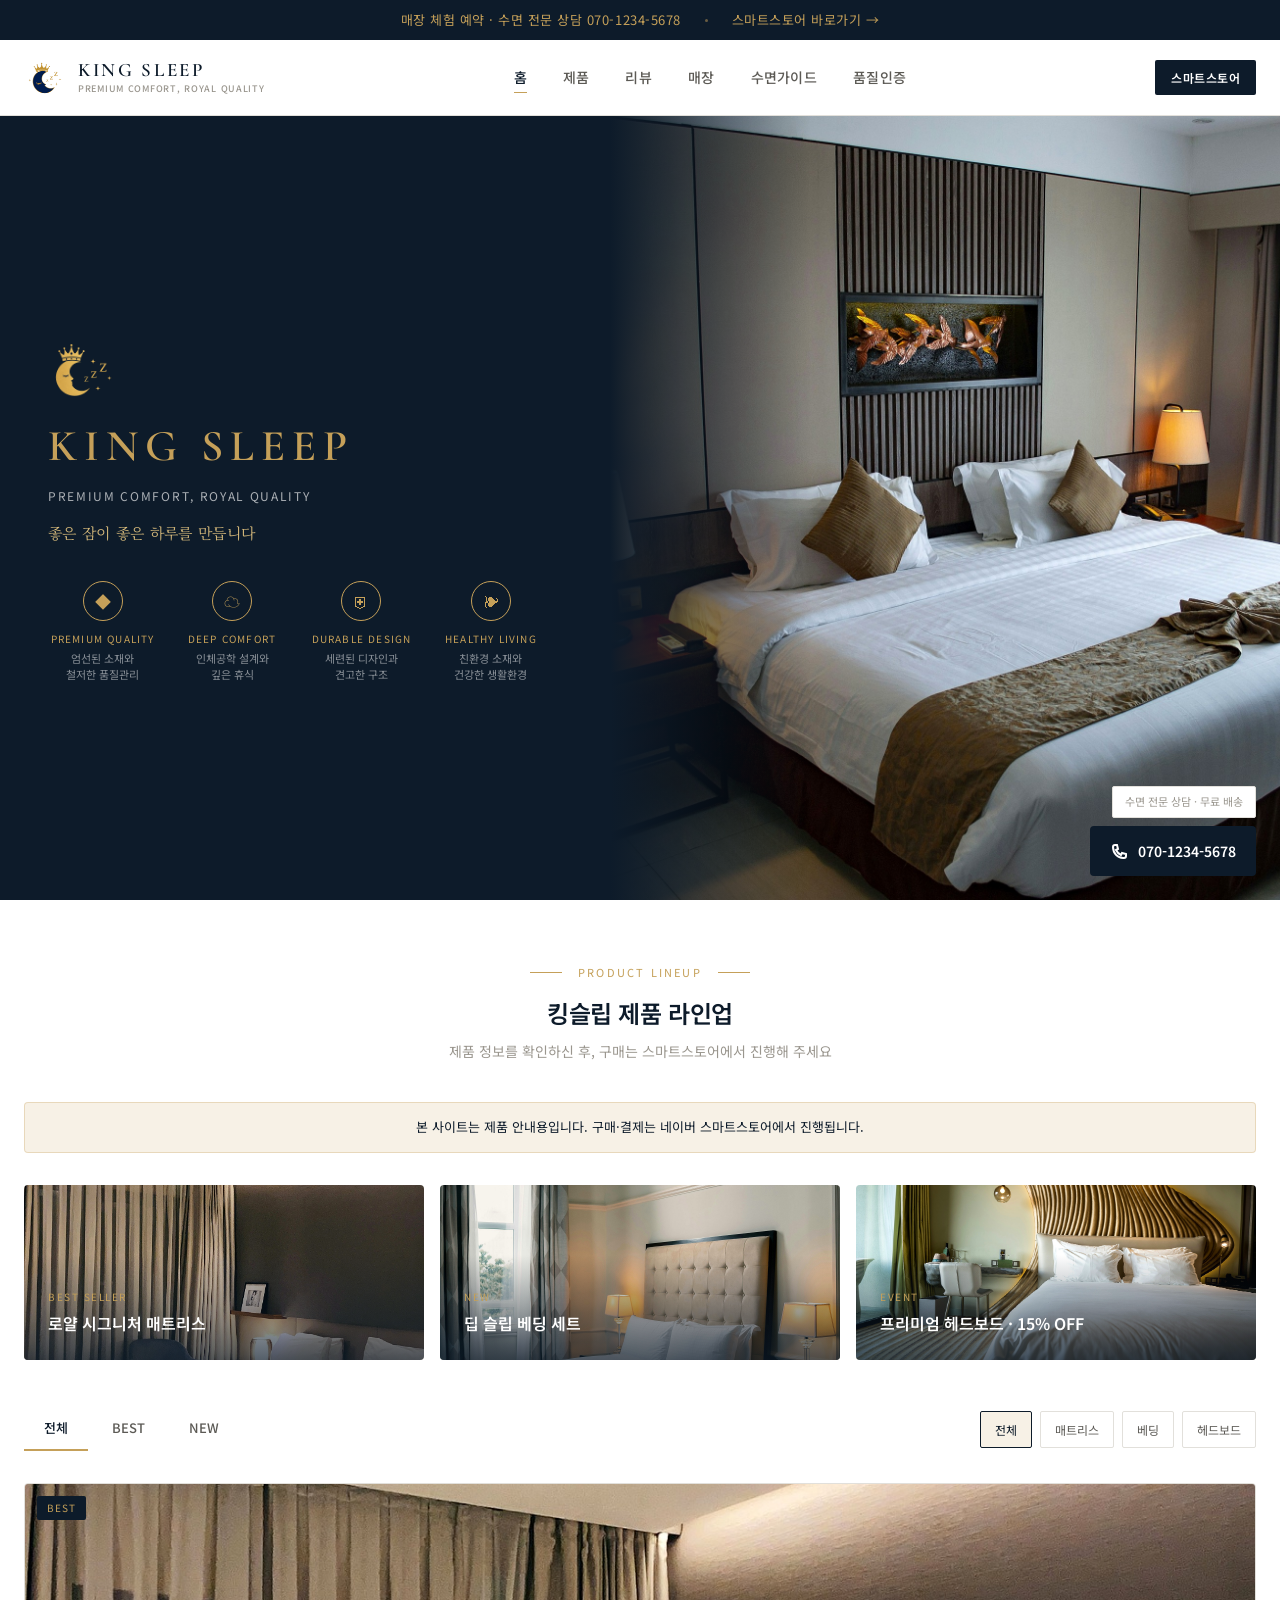
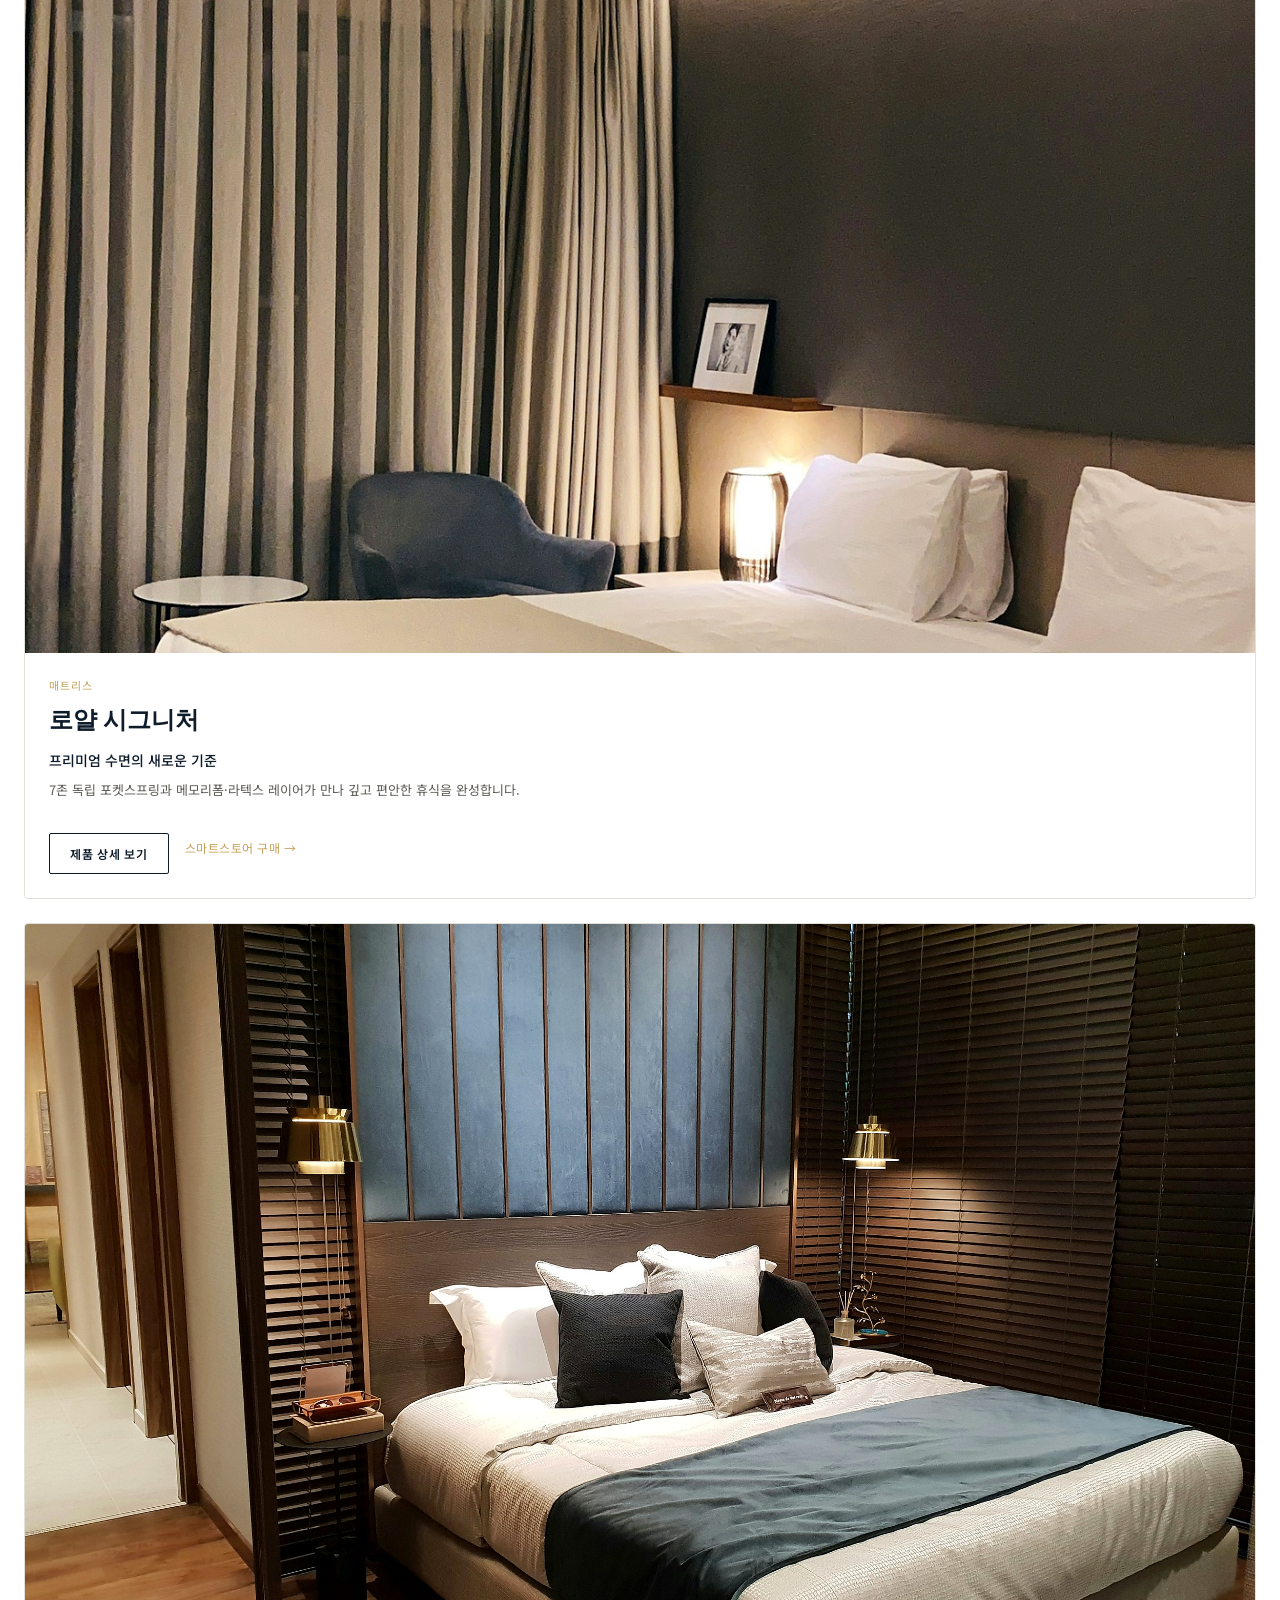
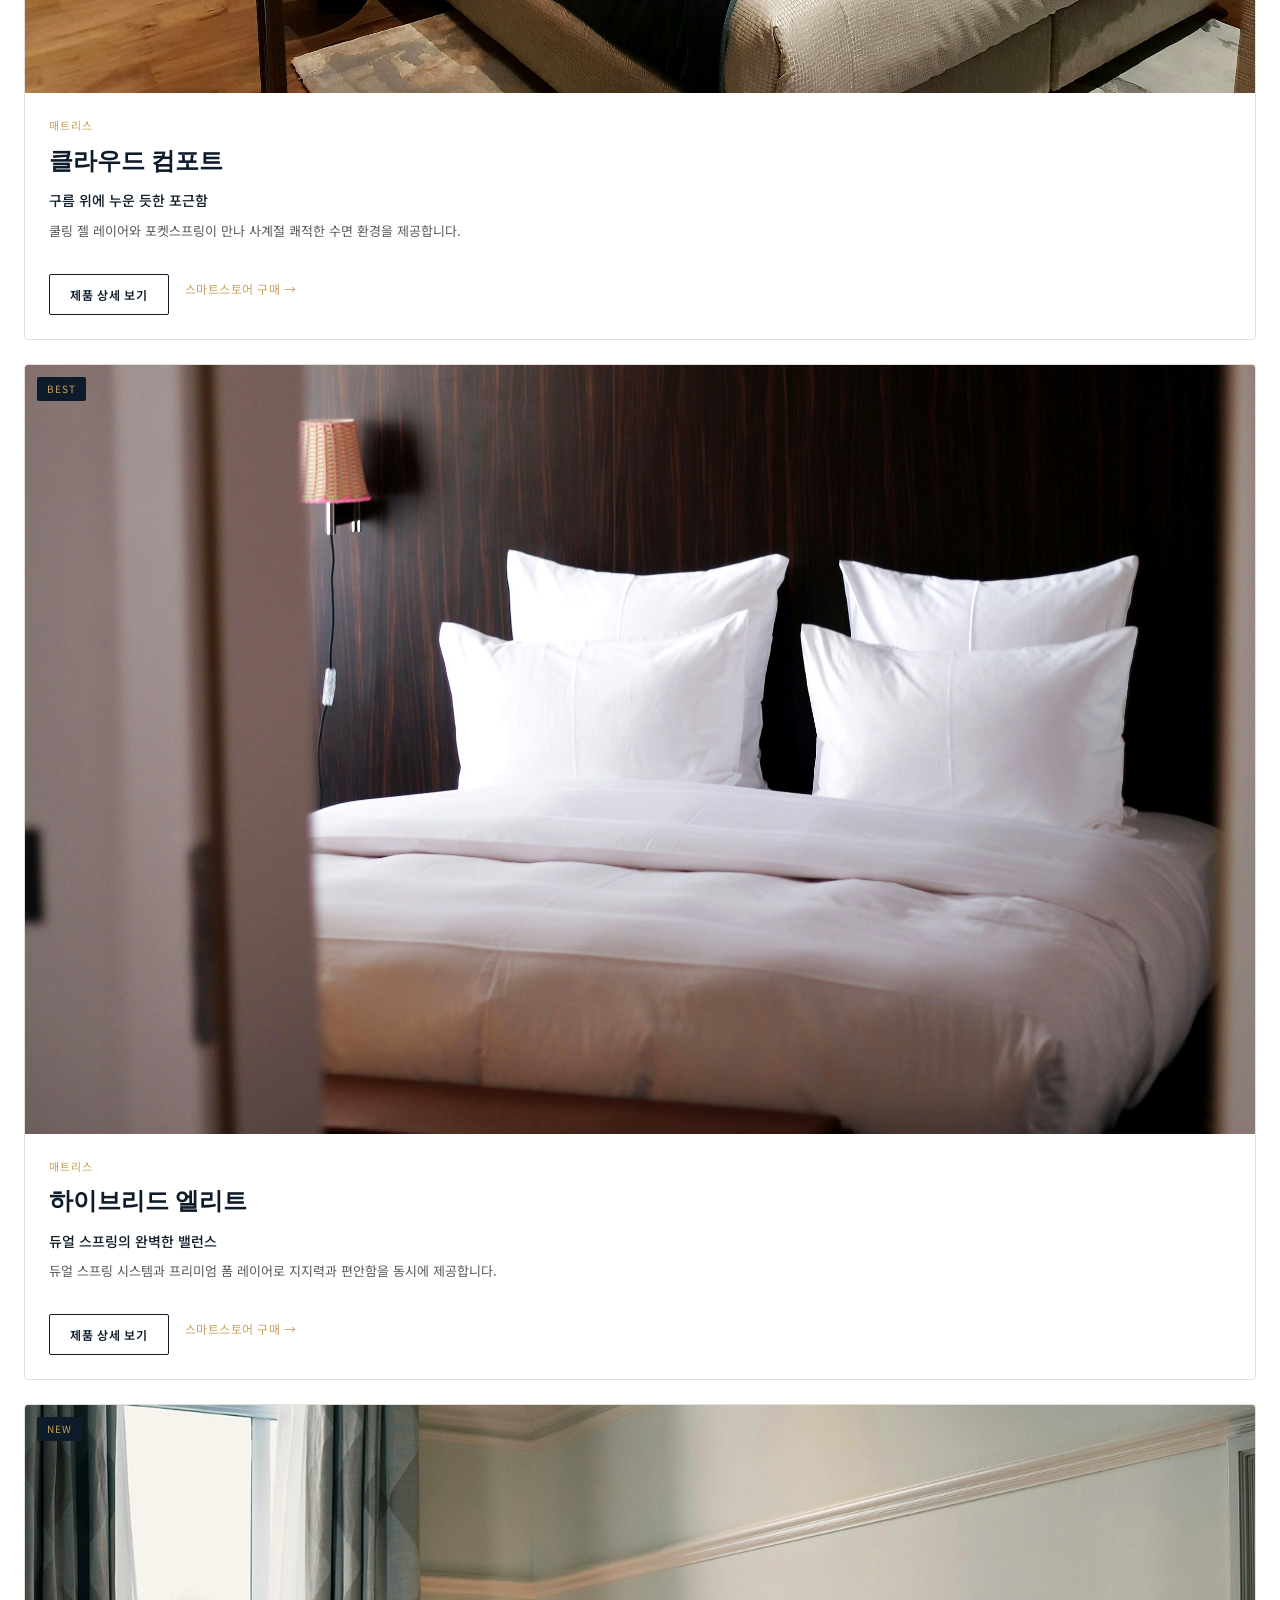
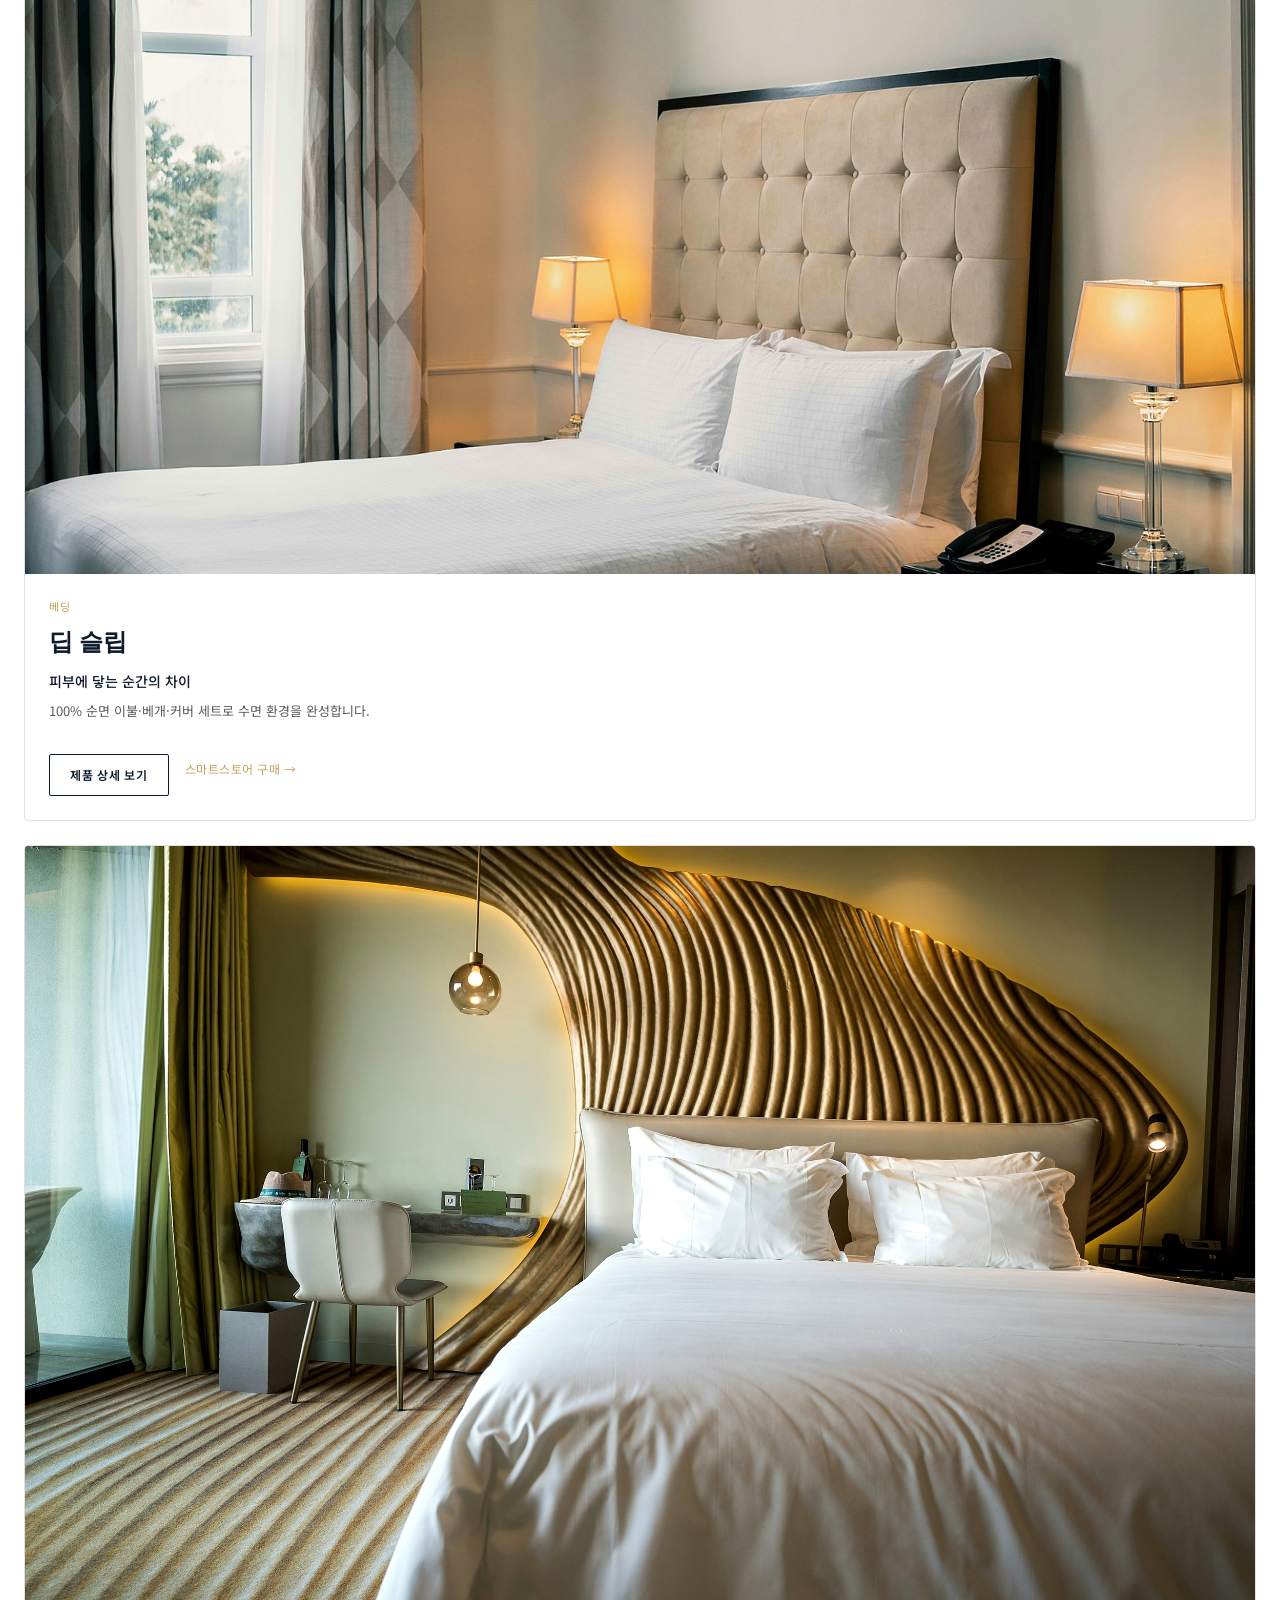
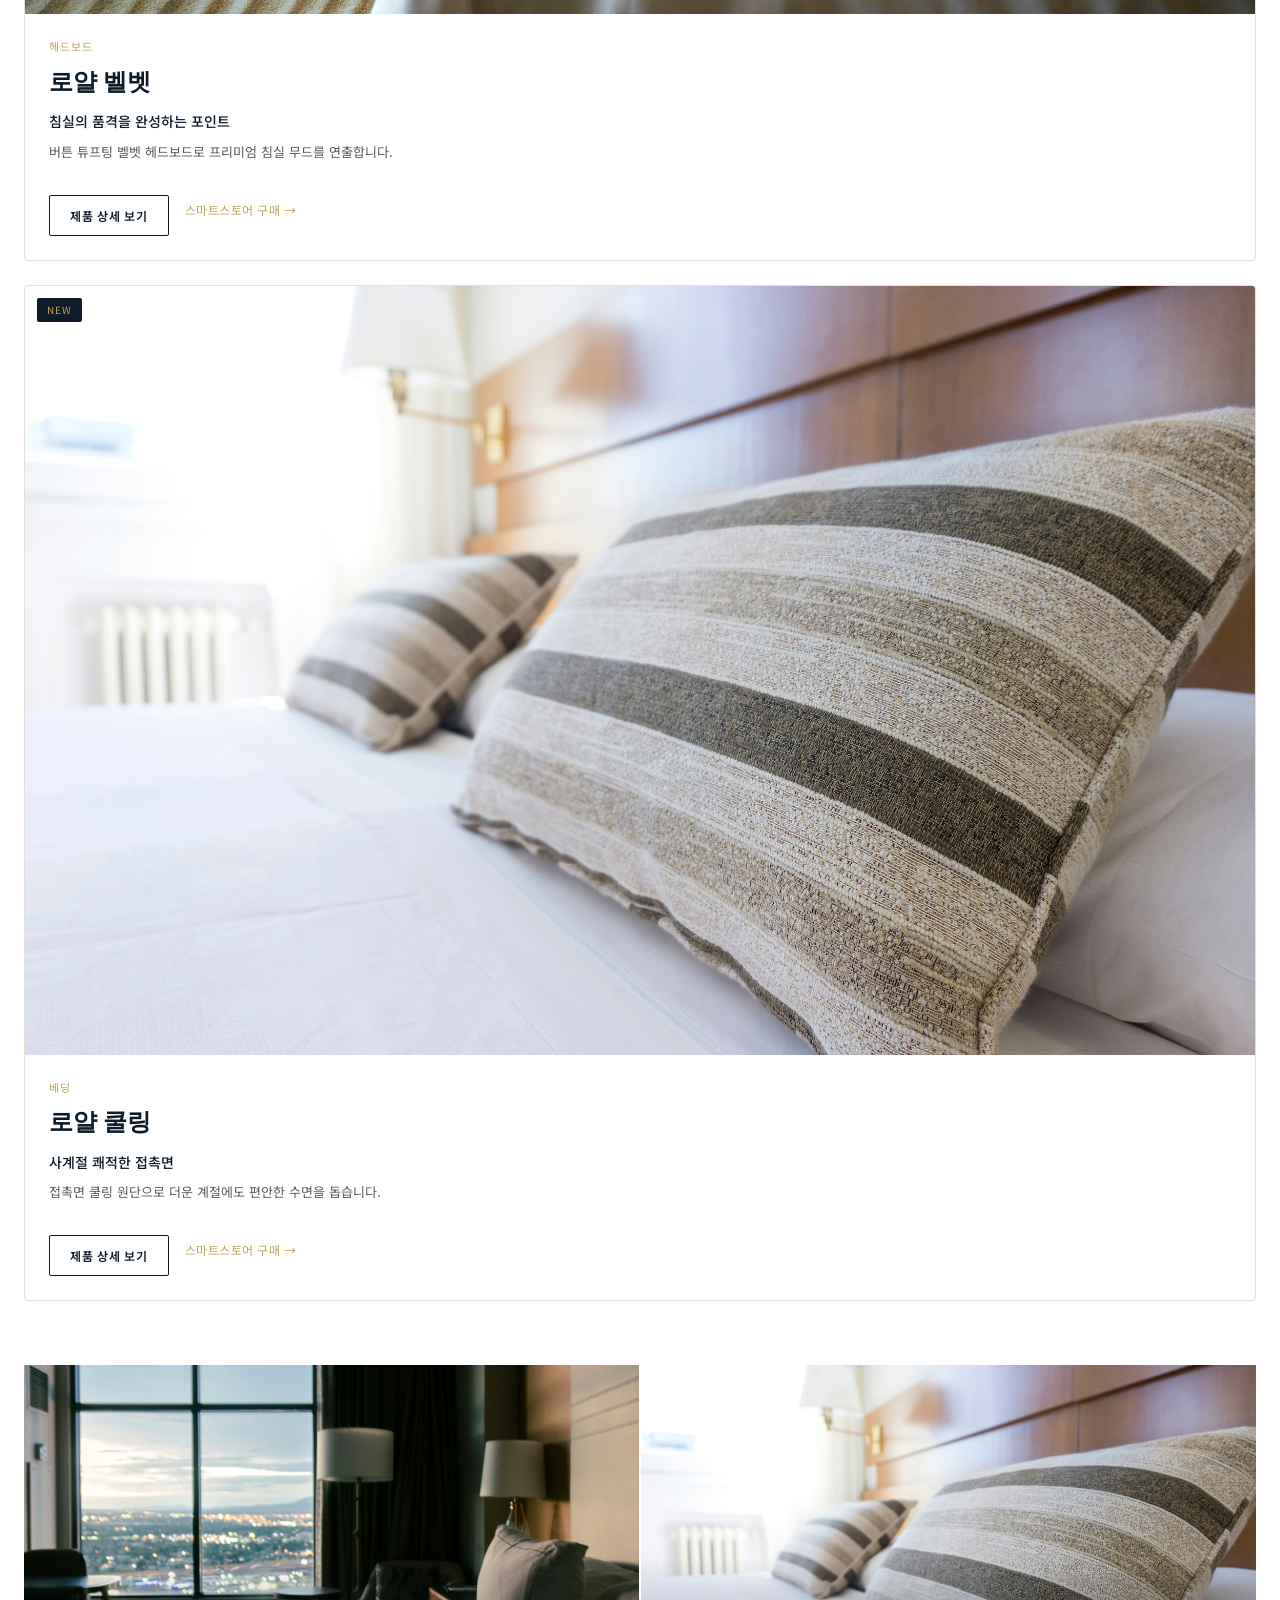
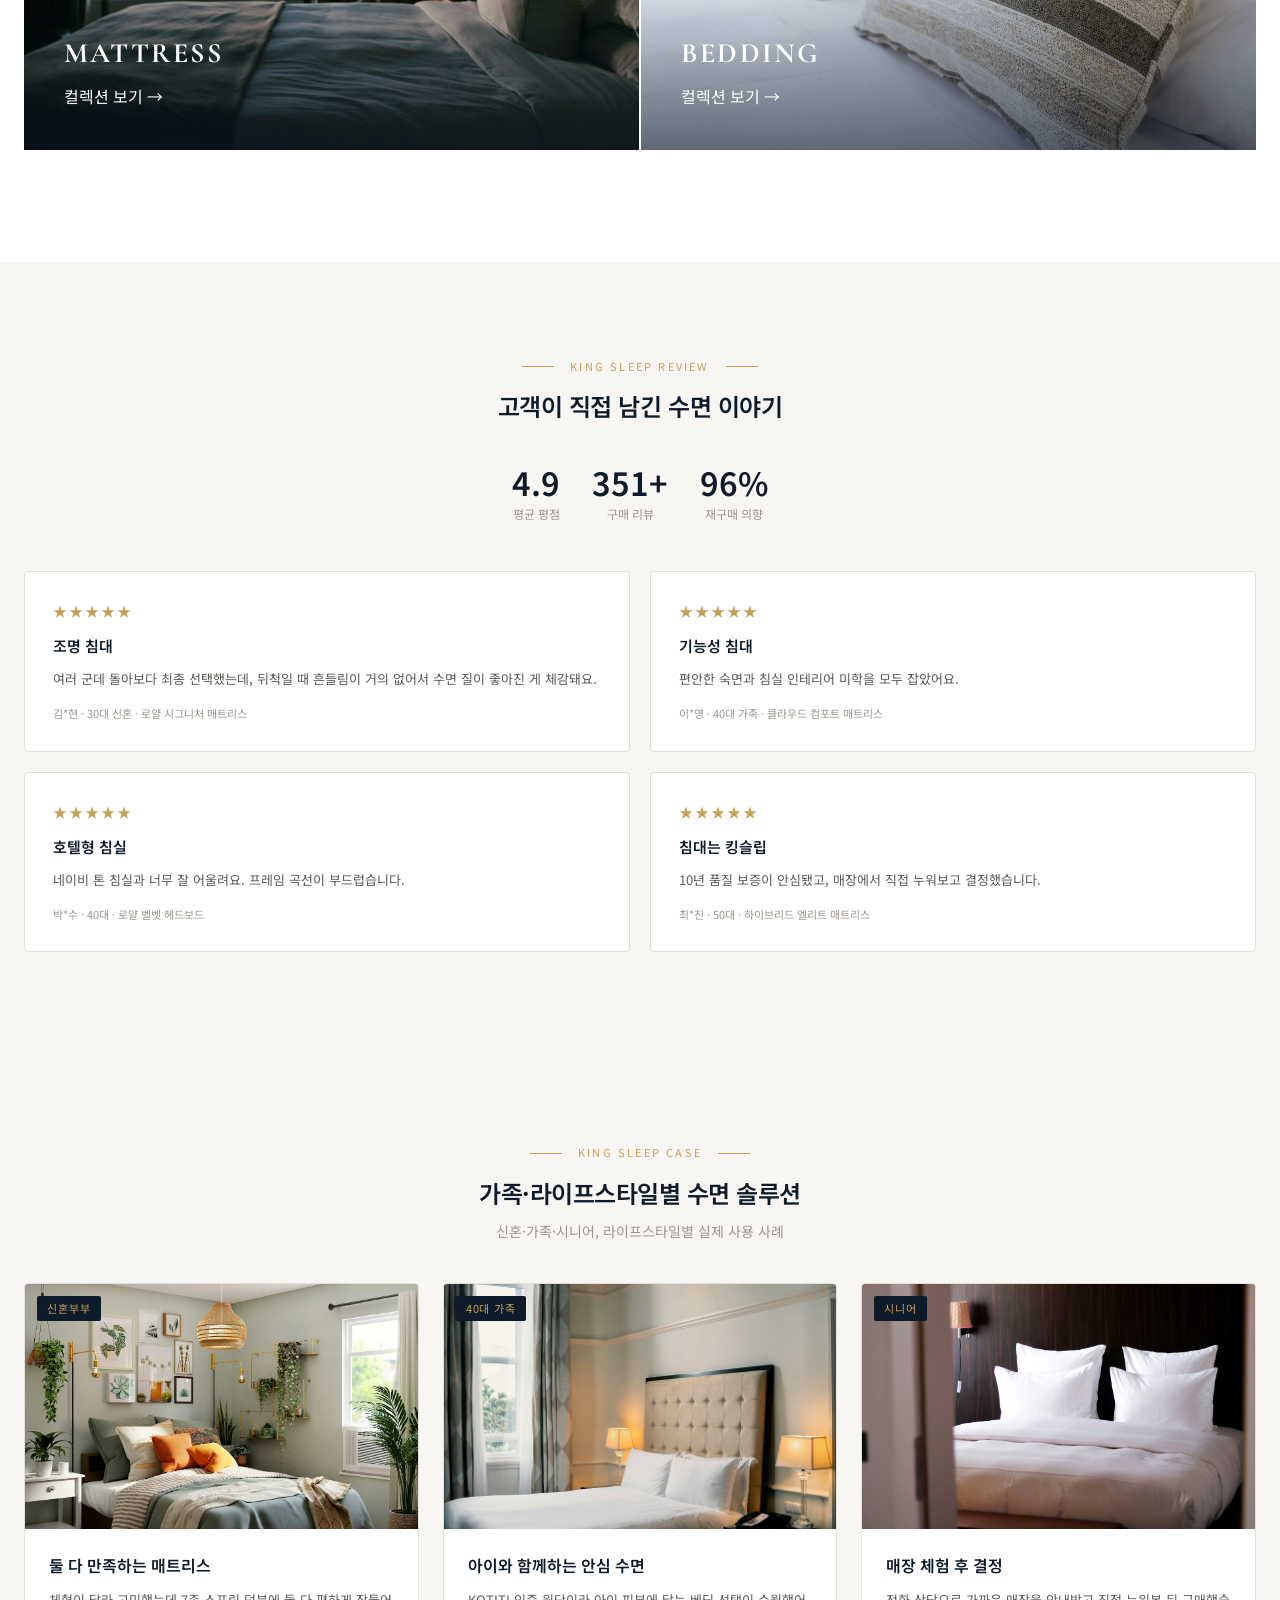
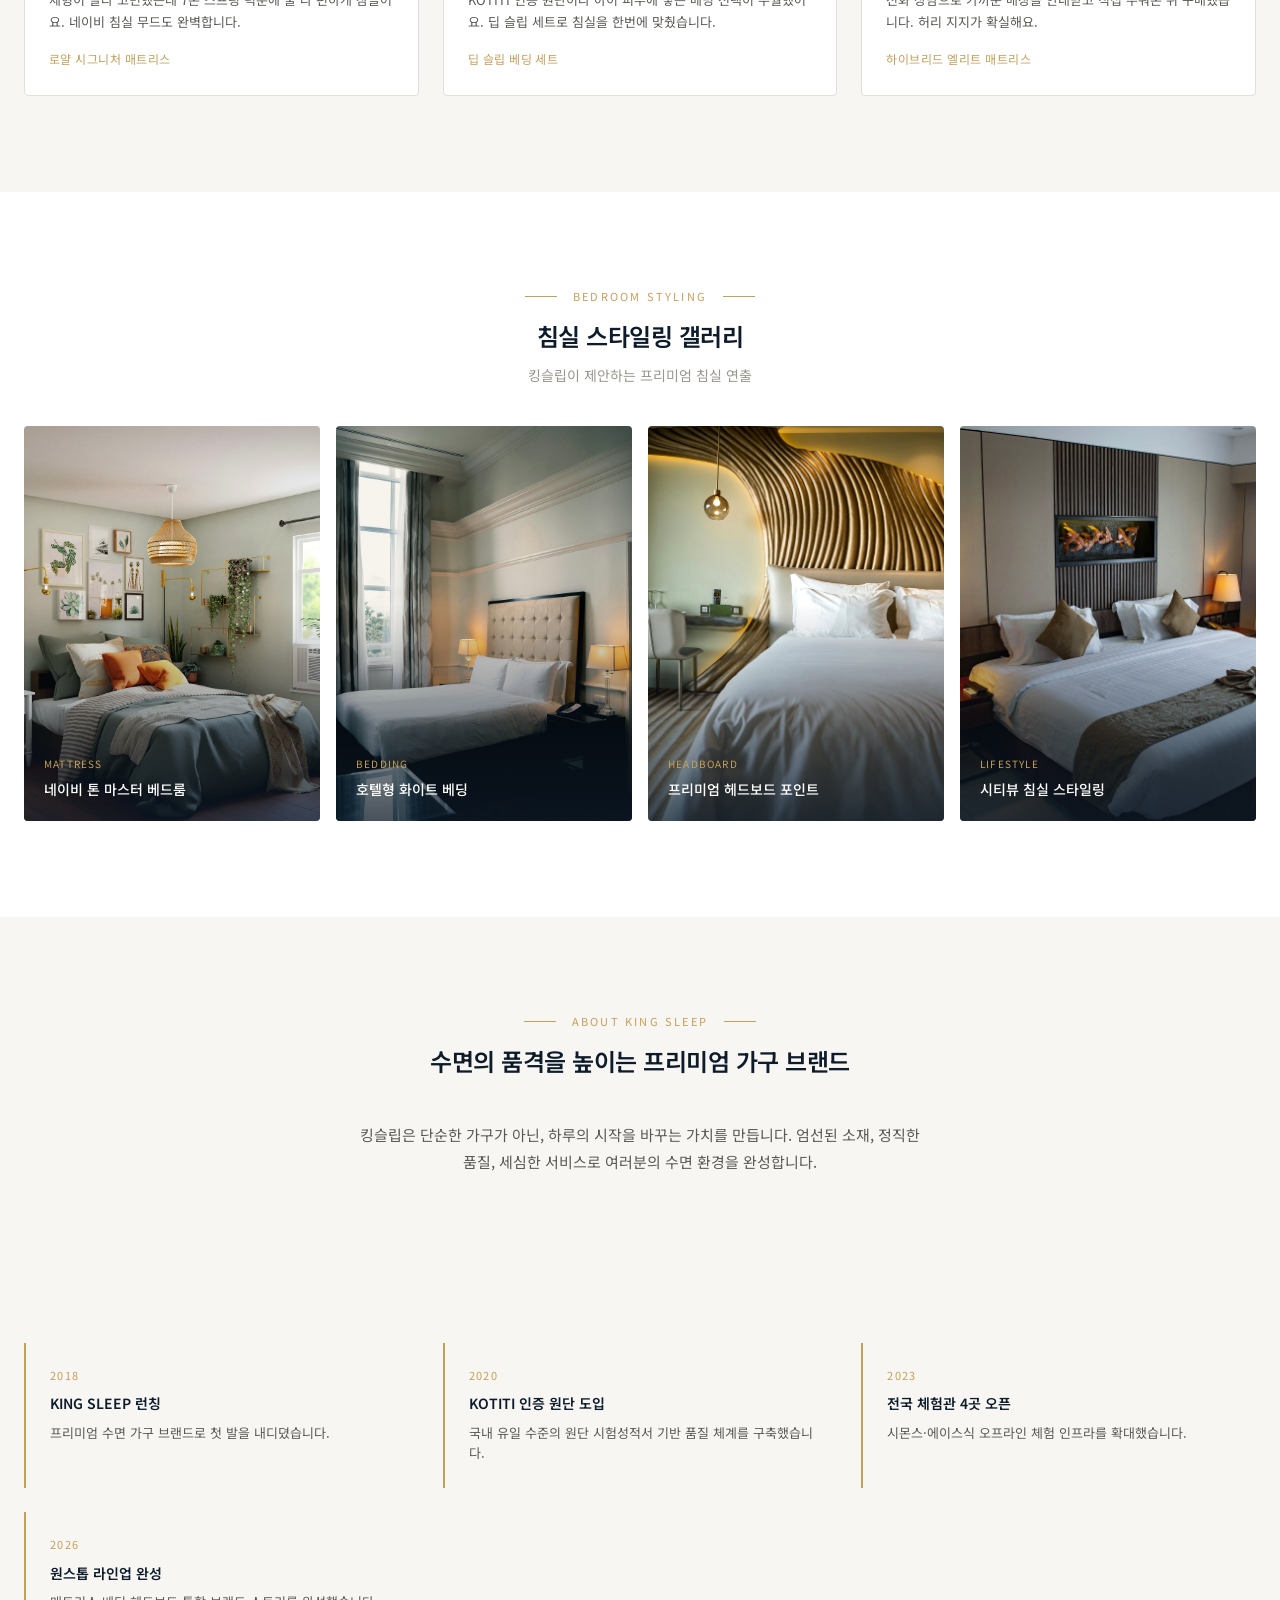
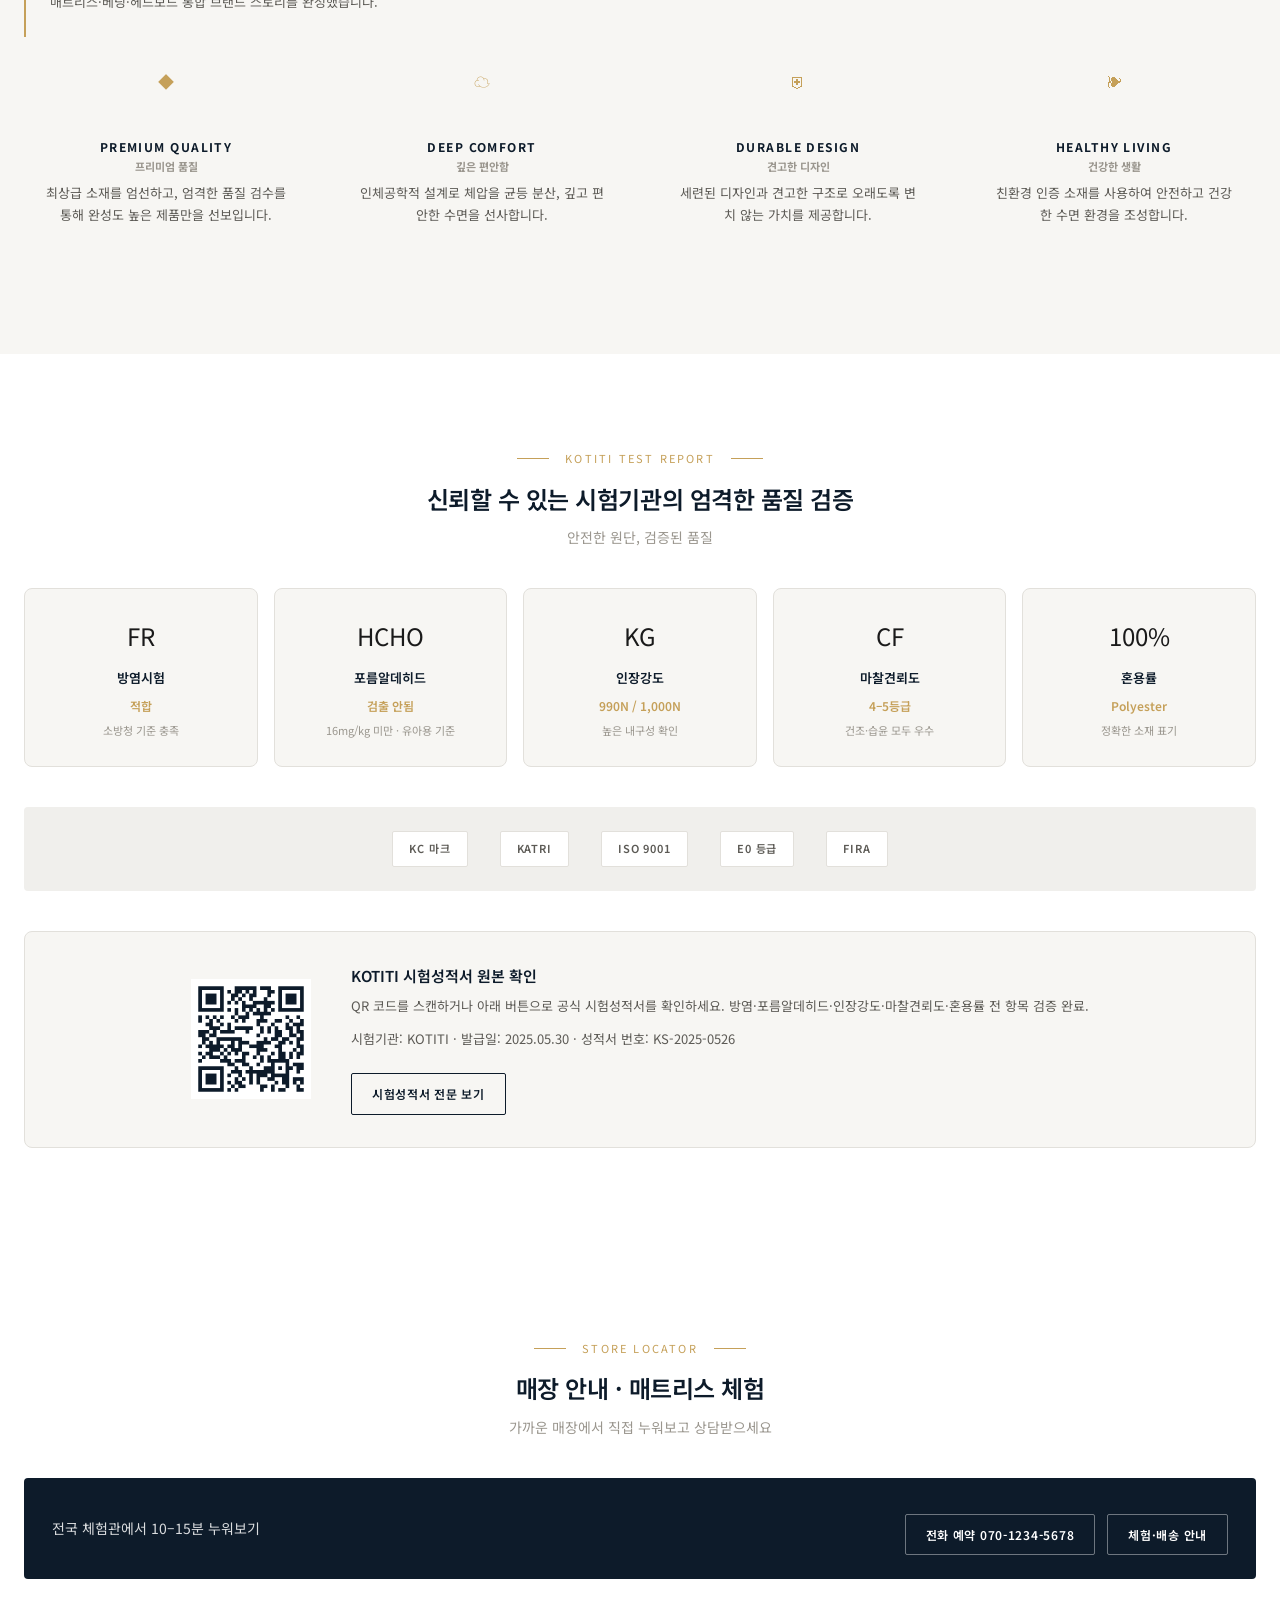
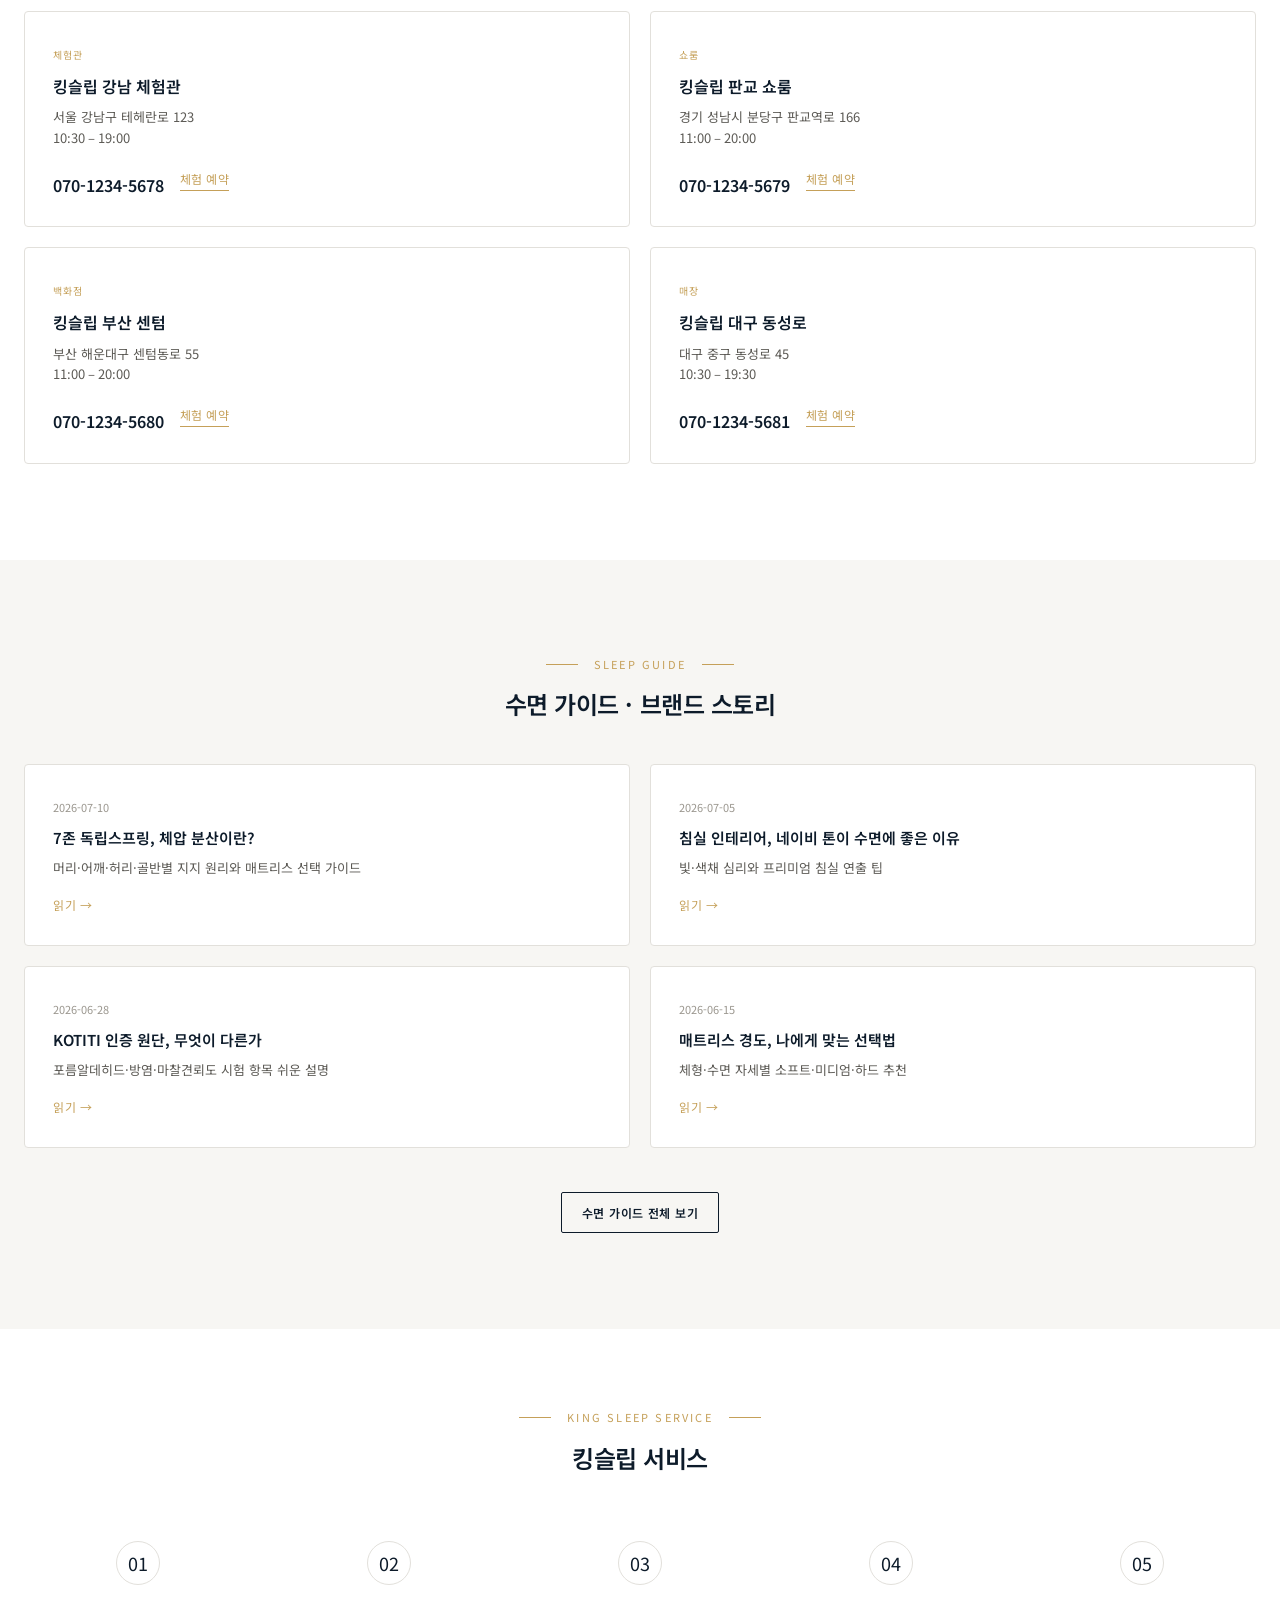
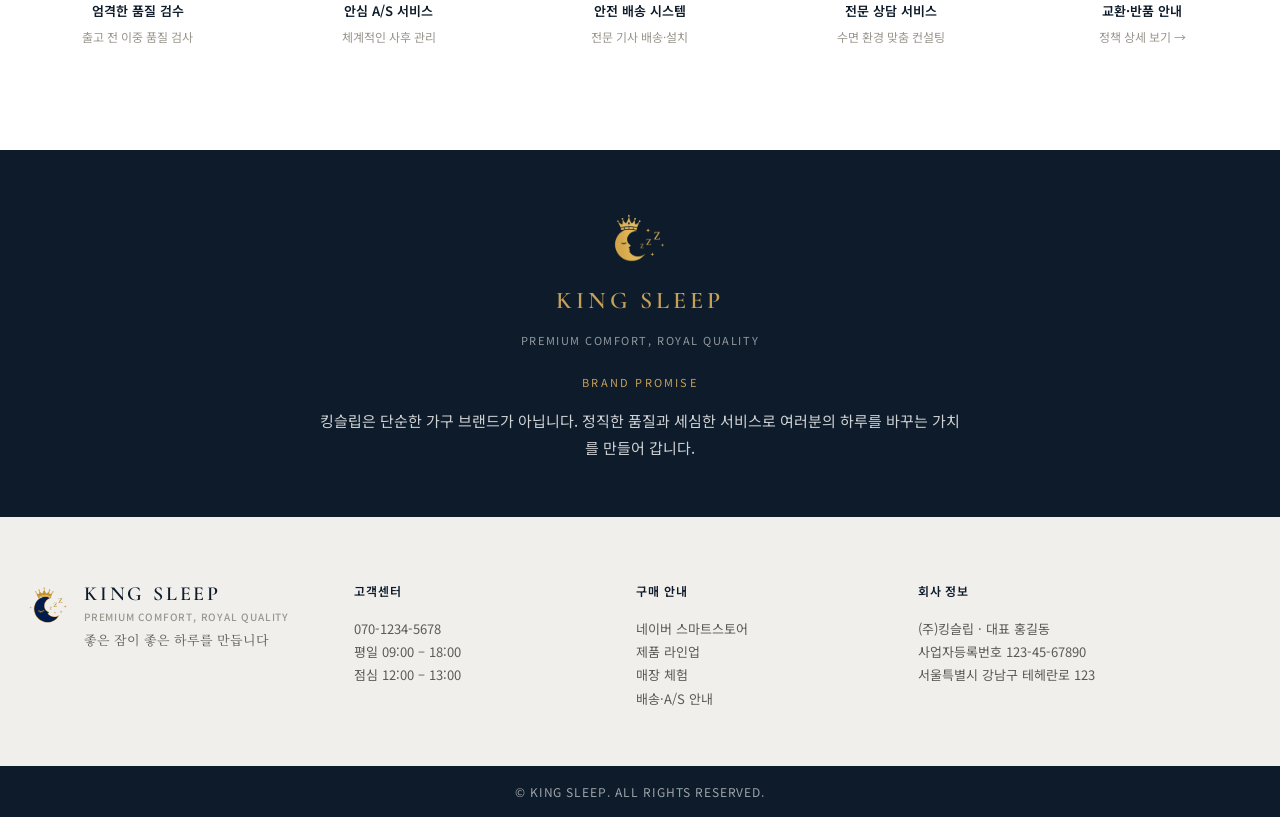
==== commit f56a052f: "Fix logo transparency and prevent clipped placement. Regenerate clean transparent marks and relax CS" ====
--- a/index.html
+++ b/index.html
@@ -13,8 +13,8 @@
   <link rel="preconnect" href="https://fonts.googleapis.com">
   <link rel="preconnect" href="https://fonts.gstatic.com" crossorigin>
   <link href="https://fonts.googleapis.com/css2?family=Cormorant+Garamond:wght@500;600;700&family=Noto+Sans+KR:wght@300;400;500;600&family=Noto+Serif+KR:wght@400;500&display=swap" rel="stylesheet">
-  <link rel="stylesheet" href="css/styles.css?v=4">
-  <link rel="stylesheet" href="css/components.css?v=4">
+  <link rel="stylesheet" href="css/styles.css?v=6">
+  <link rel="stylesheet" href="css/components.css?v=6">
   <link rel="icon" href="assets/favicon.ico" sizes="any">
   <link rel="icon" type="image/png" sizes="32x32" href="assets/favicon-32x32.png">
   <link rel="apple-touch-icon" href="assets/apple-touch-icon.png">
@@ -41,7 +41,7 @@
   <header class="header">
     <div class="container header__inner">
       <a href="index.html" class="logo" aria-label="KING SLEEP 홈">
-        <img src="assets/logo-mark.png" alt="" class="logo__mark" width="36" height="36" aria-hidden="true">
+        <img src="assets/logo-mark.png" alt="" class="logo__mark" aria-hidden="true">
         <span class="logo__copy">
           <span class="logo__wordmark">KING SLEEP</span>
           <span class="logo__slogan">Premium Comfort, Royal Quality</span>
@@ -372,7 +372,7 @@
   <footer class="footer">
     <div class="container footer__grid">
       <div class="footer__logo">
-        <img src="assets/logo-mark.png" alt="" class="logo__mark" width="40" height="40" aria-hidden="true">
+        <img src="assets/logo-mark.png" alt="" class="logo__mark" aria-hidden="true">
         <div class="logo__copy">
           <div class="logo__wordmark">KING SLEEP</div>
           <div class="logo__slogan">Premium Comfort, Royal Quality</div>
--- a/css/styles.css
+++ b/css/styles.css
@@ -119,6 +119,7 @@
   backdrop-filter: blur(12px);
   border-bottom: 1px solid var(--gray-200);
   transition: box-shadow 0.3s var(--ease);
+  overflow: visible;
 }
 
 .header.scrolled {
@@ -136,18 +137,20 @@
 .logo {
   display: flex;
   align-items: center;
-  gap: 10px;
+  gap: 12px;
   flex-shrink: 0;
   text-decoration: none;
+  overflow: visible;
 }
 
 .logo__mark {
-  height: 36px !important;
-  width: auto !important;
-  max-width: 48px;
+  height: 42px;
+  width: auto;
   flex-shrink: 0;
   object-fit: contain;
+  object-position: center;
   display: block;
+  background: transparent;
 }
 
 .logo__copy {
@@ -266,10 +269,12 @@
 }
 
 .hero__brand-mark {
-  height: 56px !important;
-  width: auto !important;
-  max-width: 80px;
+  height: 72px;
+  width: auto;
   object-fit: contain;
+  object-position: center;
+  display: block;
+  background: transparent;
 }
 
 .hero__brand-wordmark {
@@ -776,10 +781,12 @@
 }
 
 .brand-promise__mark {
-  height: 48px !important;
-  width: auto !important;
-  max-width: 72px;
+  height: 64px;
+  width: auto;
   object-fit: contain;
+  object-position: center;
+  display: block;
+  background: transparent;
 }
 
 .brand-promise__wordmark {
@@ -836,12 +843,13 @@
 }
 
 .footer__logo .logo__mark {
-  width: 40px !important;
-  height: 40px !important;
-  max-width: 40px !important;
+  width: auto;
+  height: 48px;
   flex-shrink: 0;
   object-fit: contain;
+  object-position: center;
   display: block;
+  background: transparent;
 }
 
 .footer__logo .logo__copy {
@@ -1278,6 +1286,10 @@
     display: none;
   }
 
+  .logo__mark {
+    height: 34px;
+  }
+
   .logo__wordmark {
     font-size: 1.05rem;
     letter-spacing: 0.1em;
@@ -1287,12 +1299,12 @@
     display: none;
   }
 
-  .logo__mark {
-    height: 30px;
-  }
-
   .hero__brand-mark {
-    height: 44px;
+    height: 56px;
+  }
+
+  .brand-promise__mark {
+    height: 52px;
   }
 
   .nav {
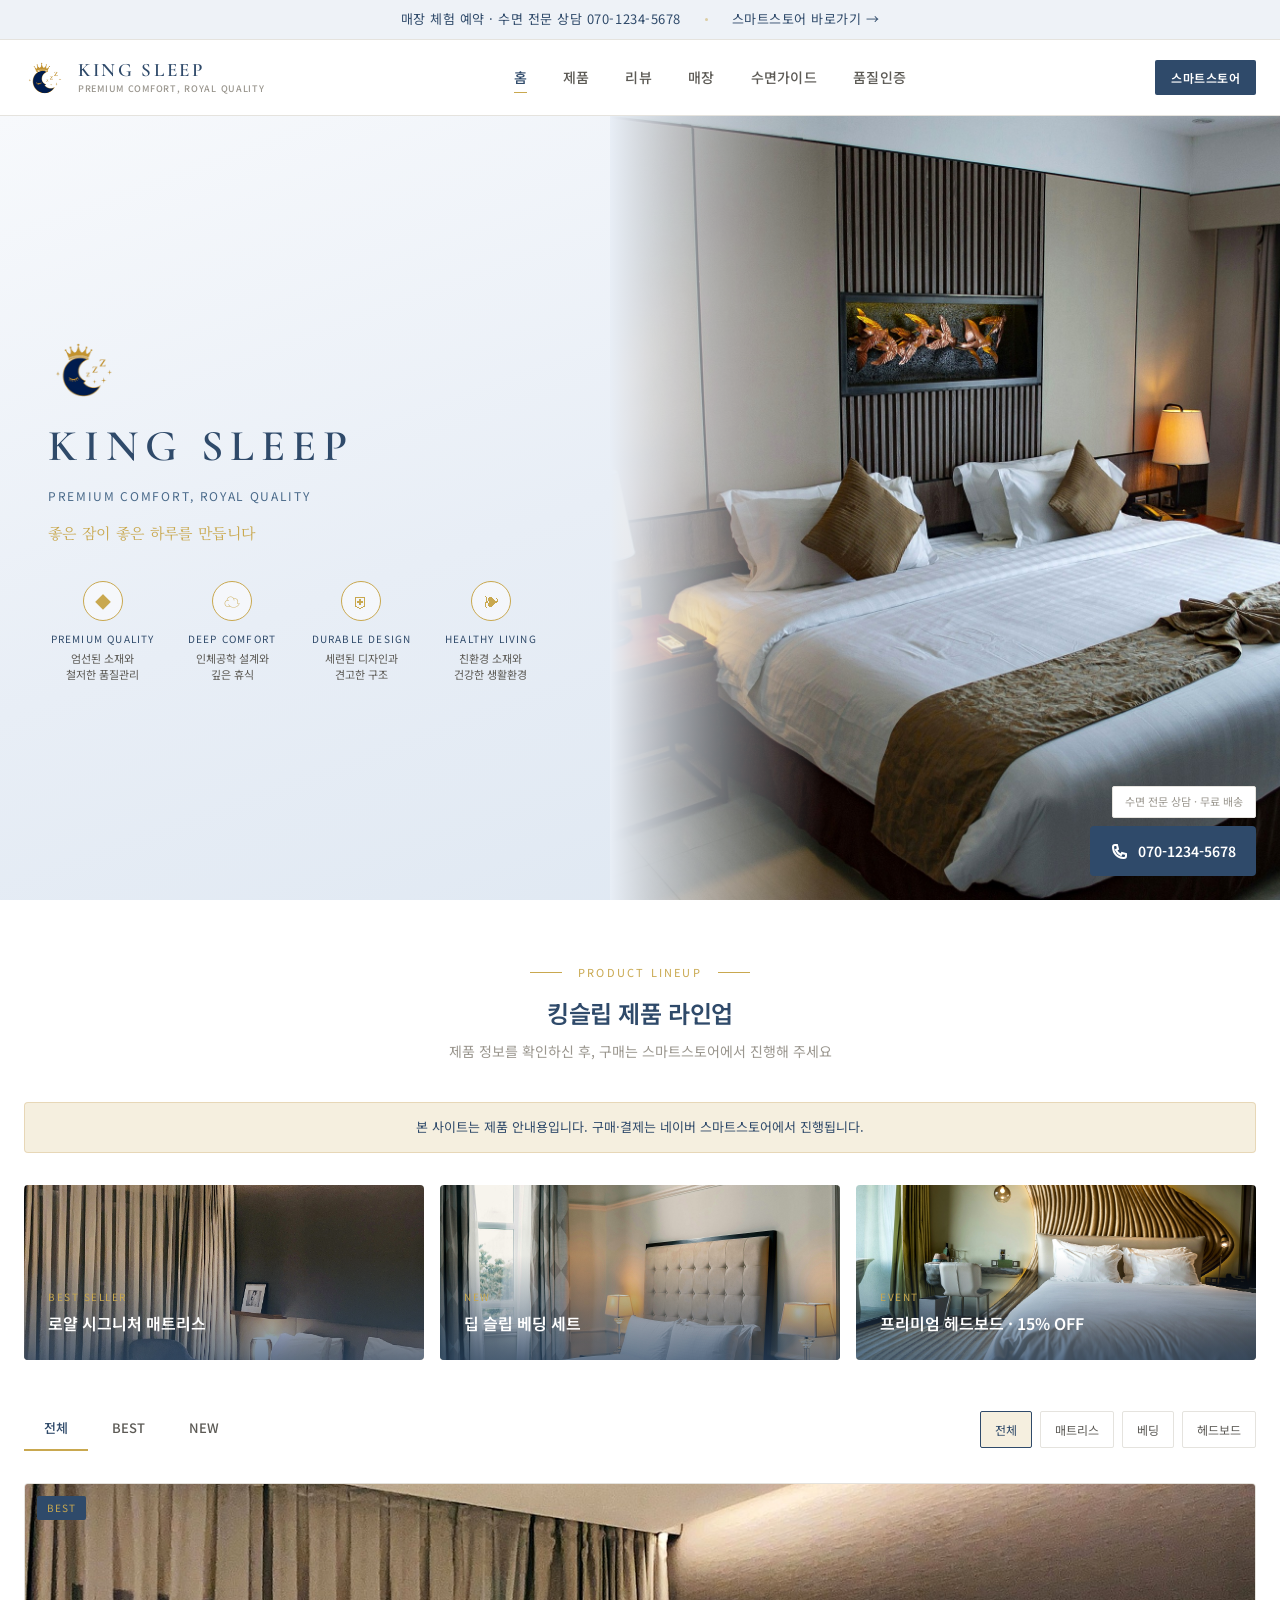
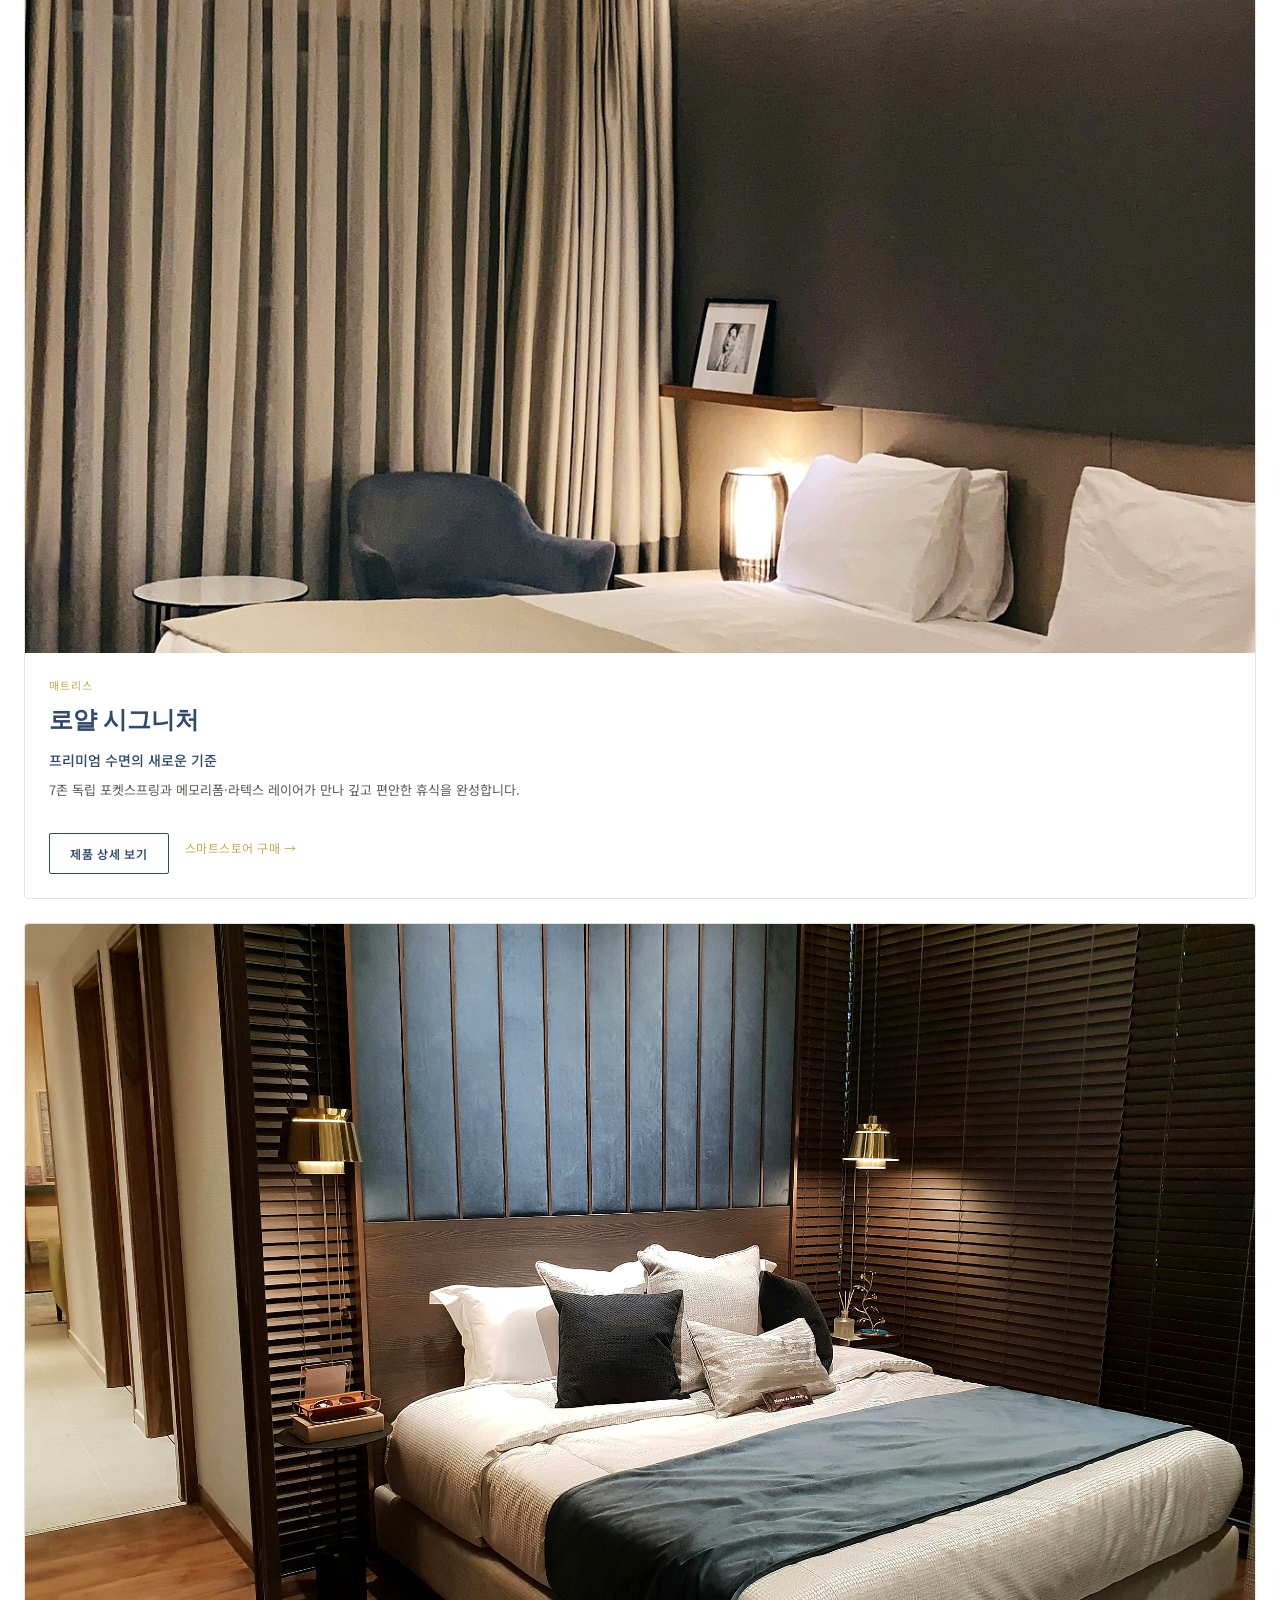
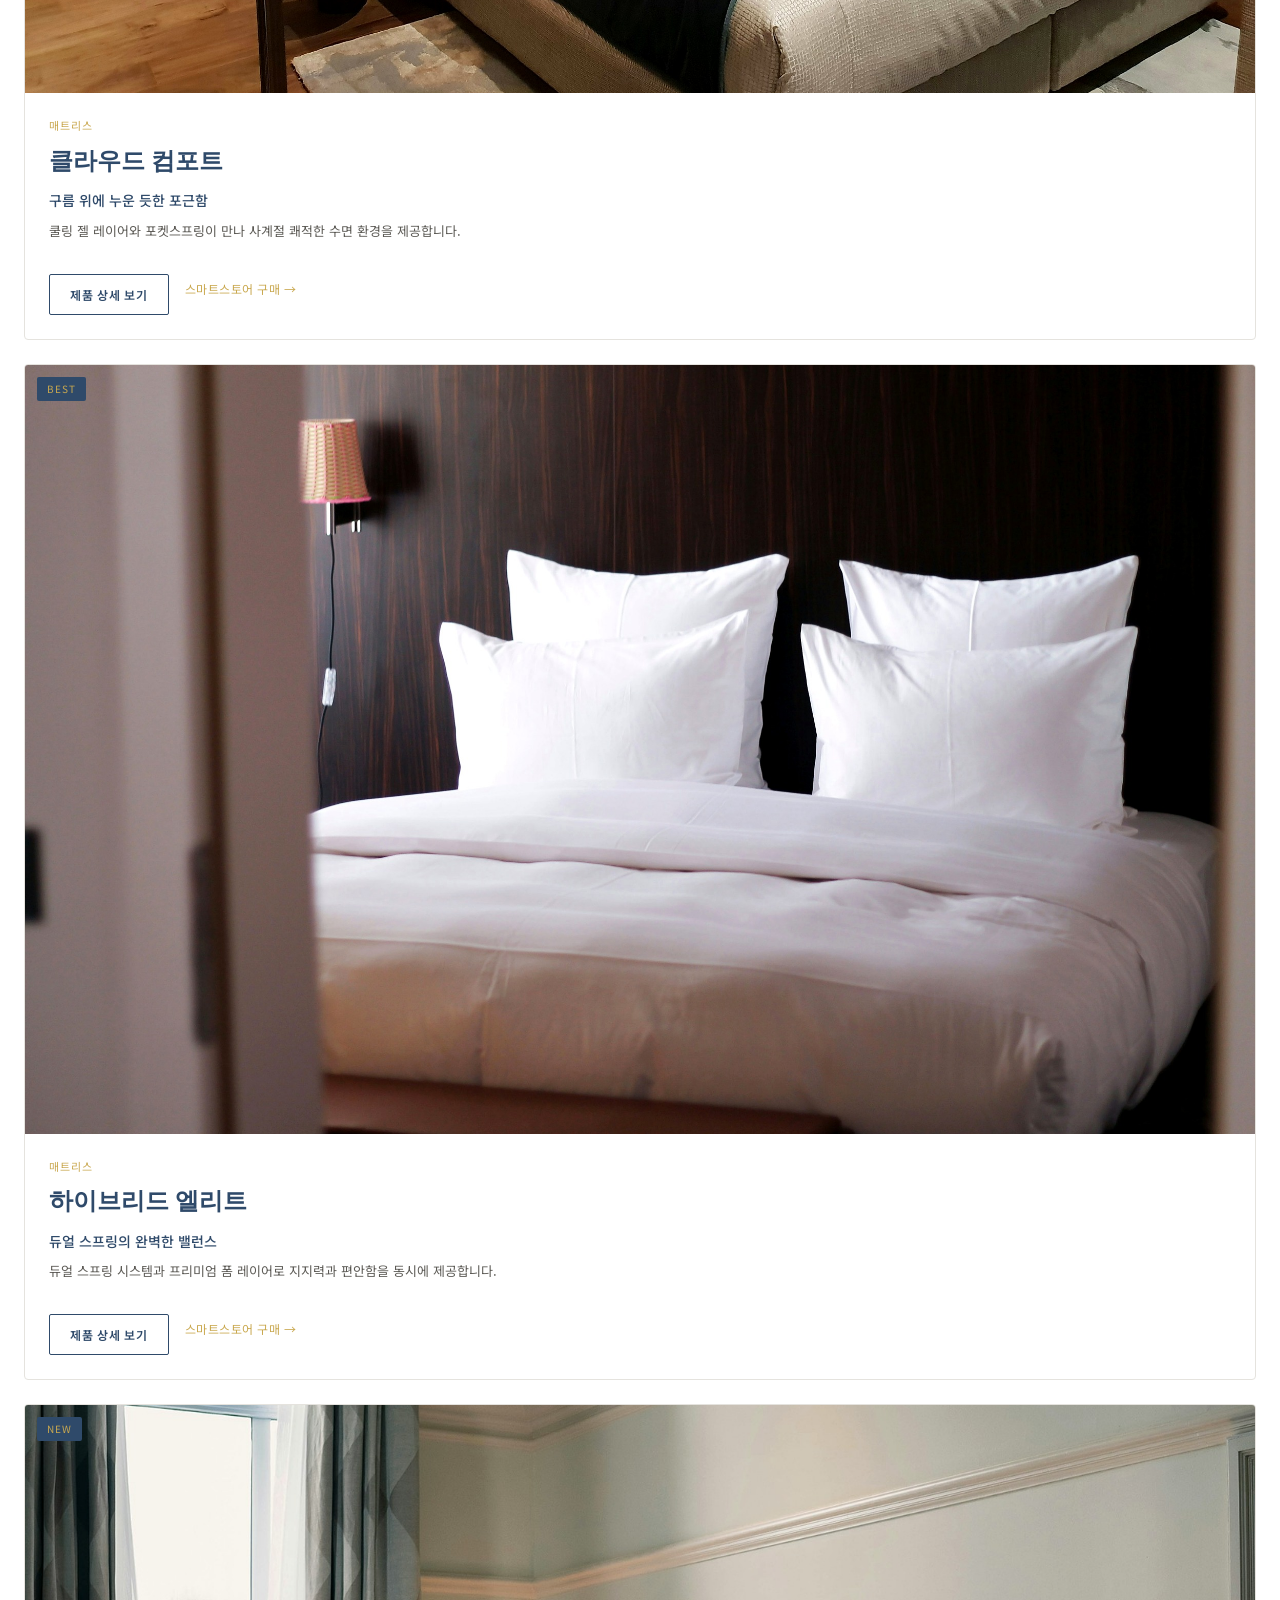
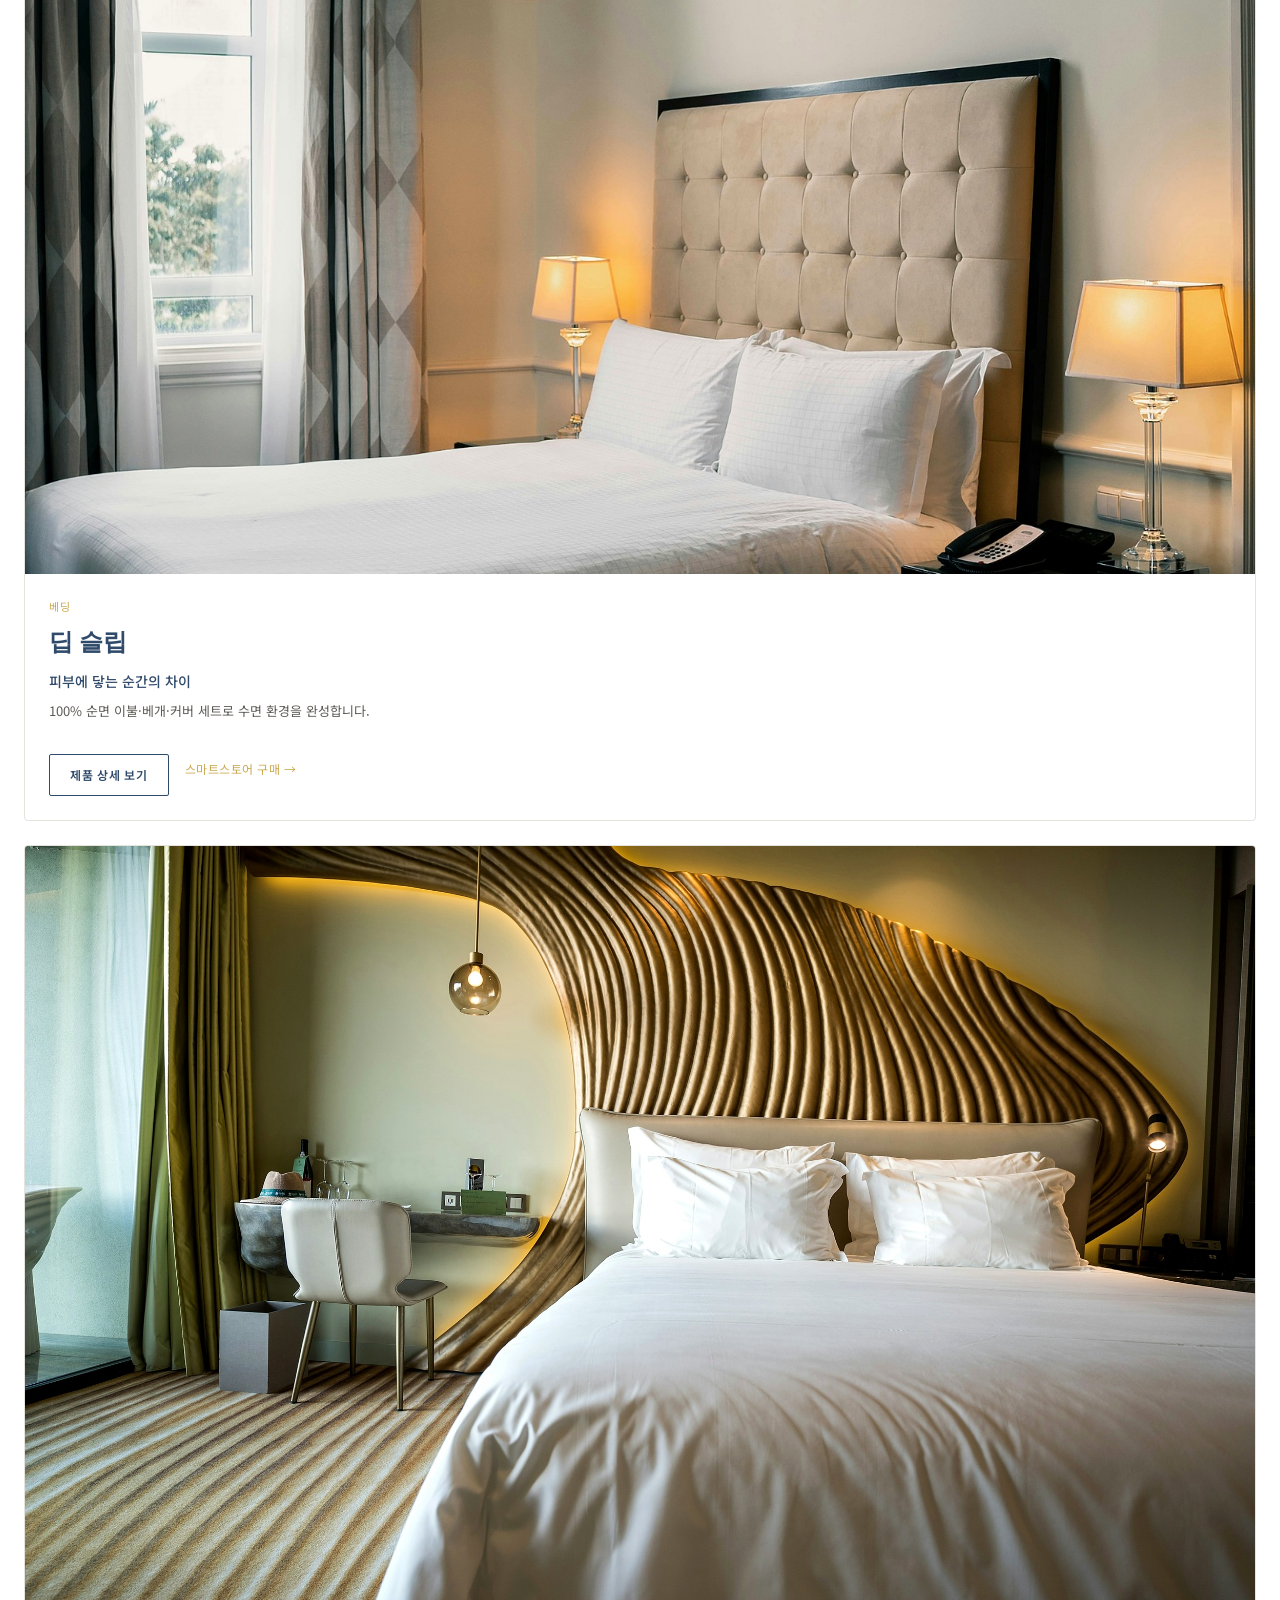
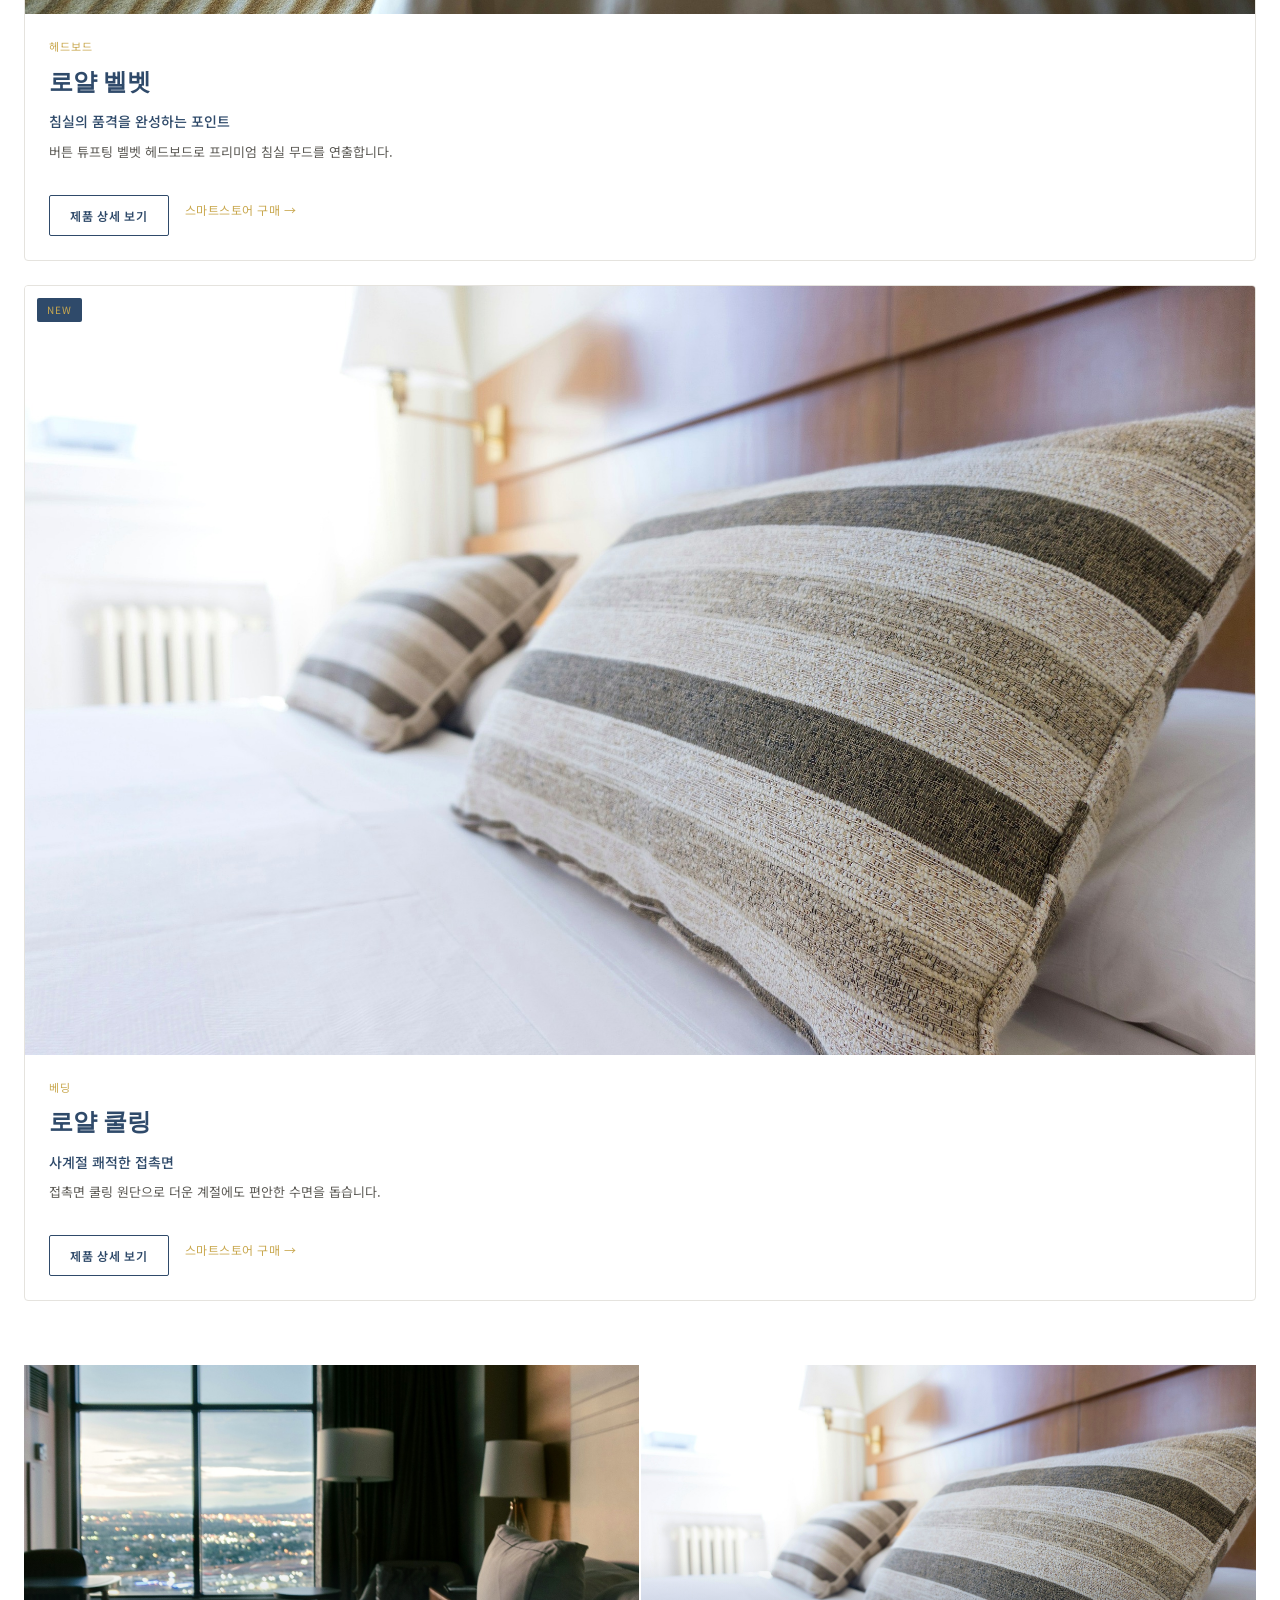
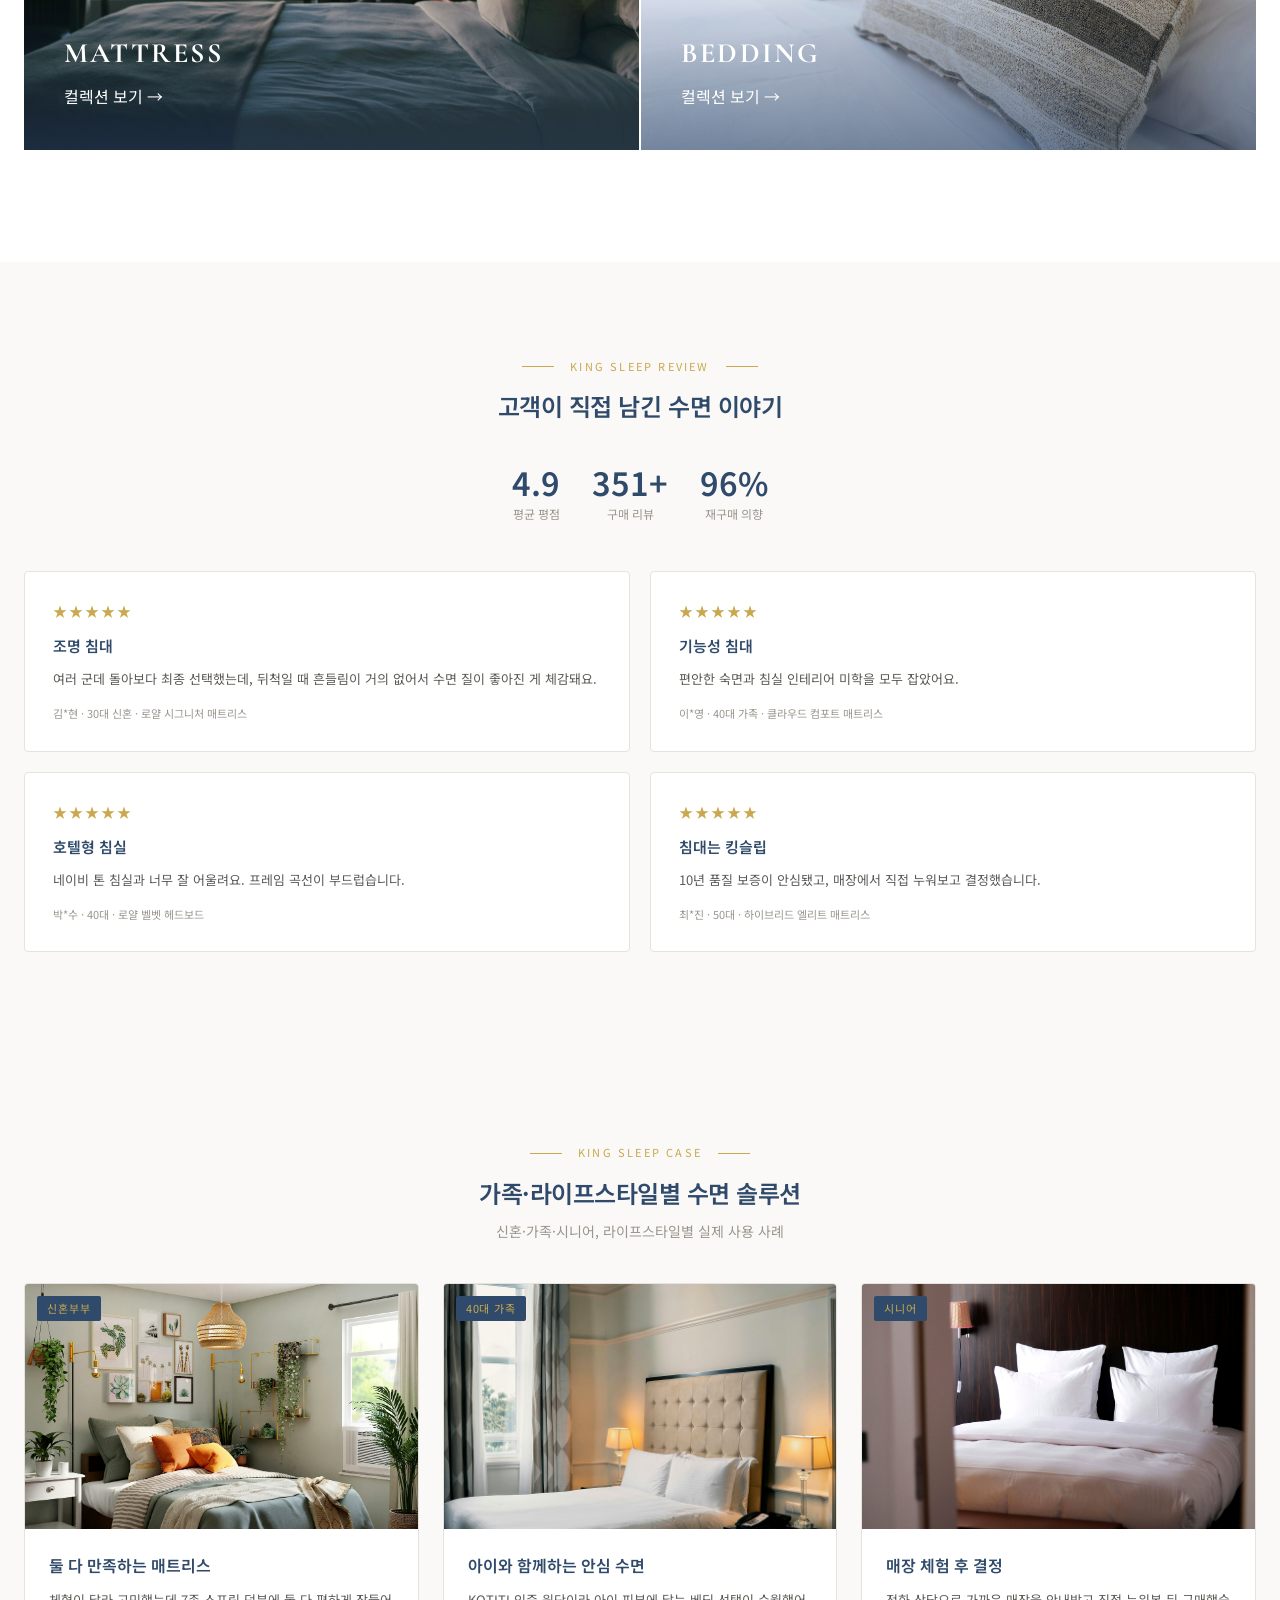
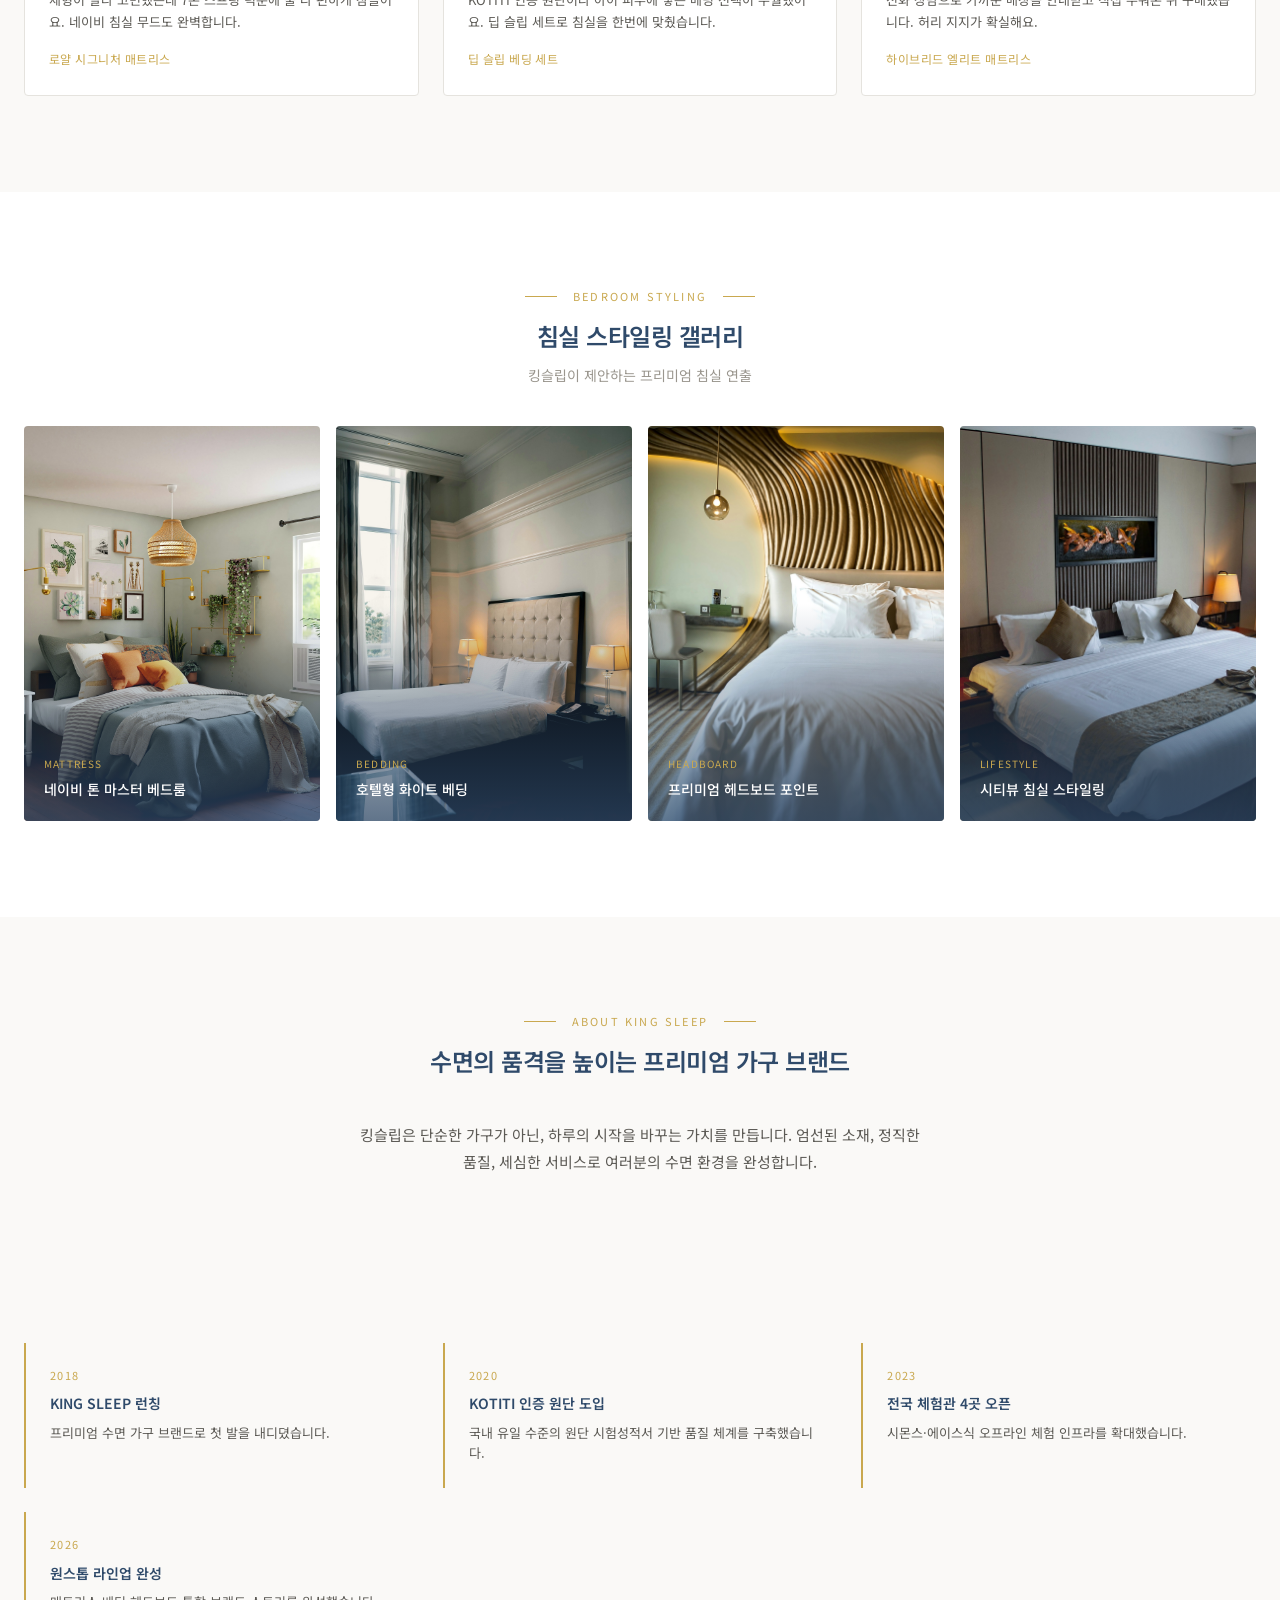
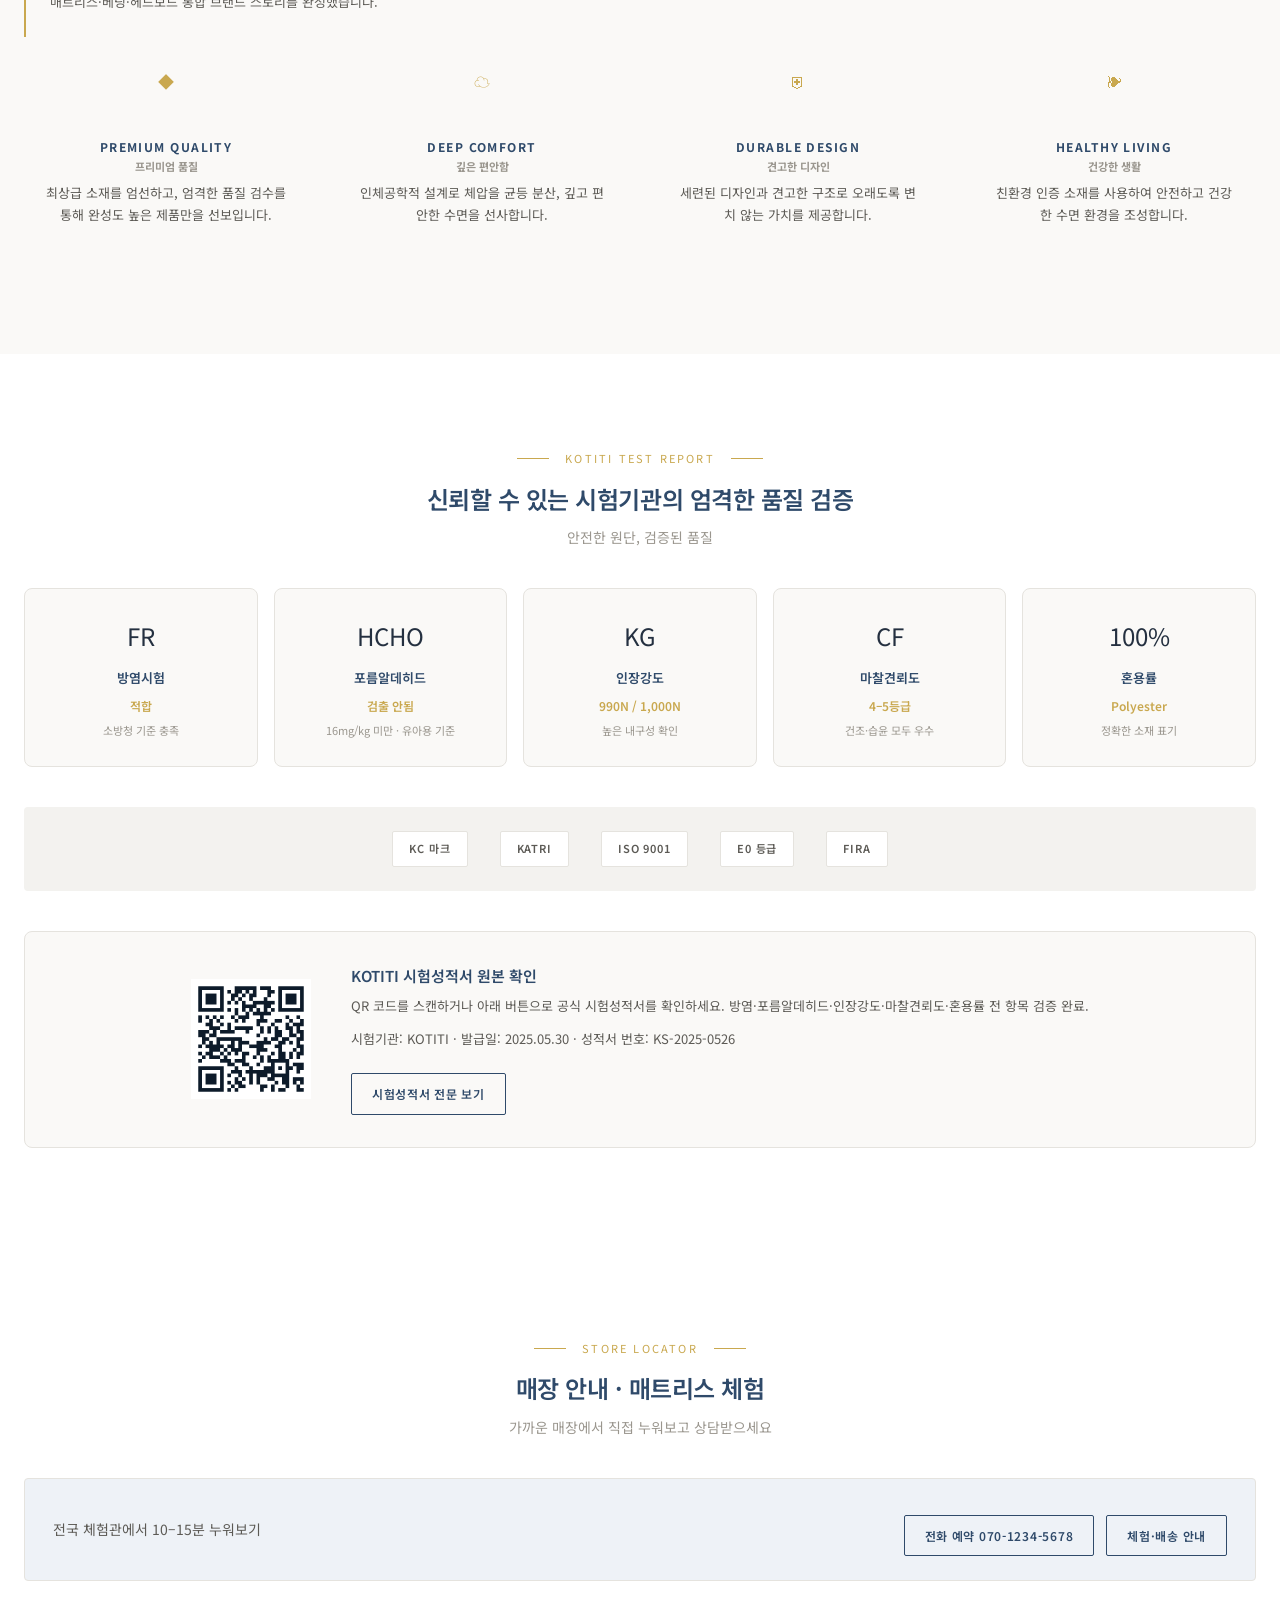
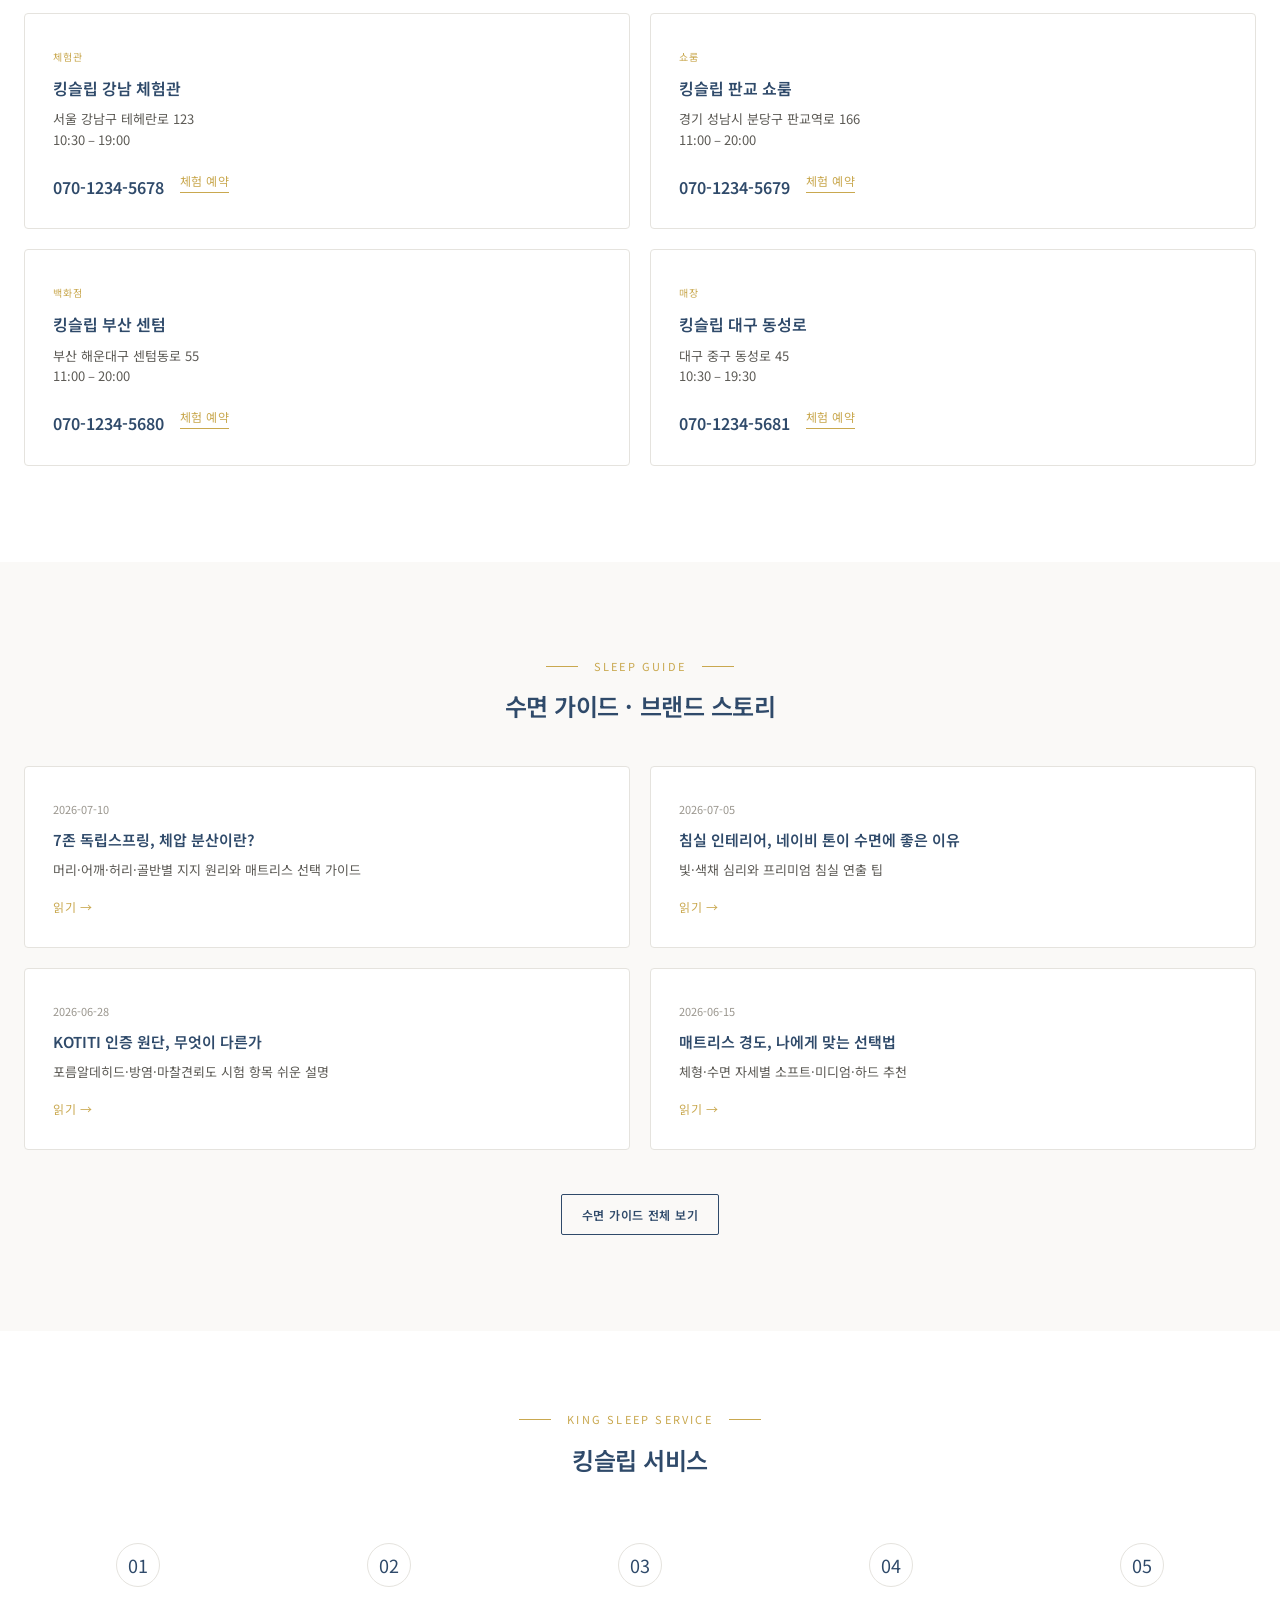
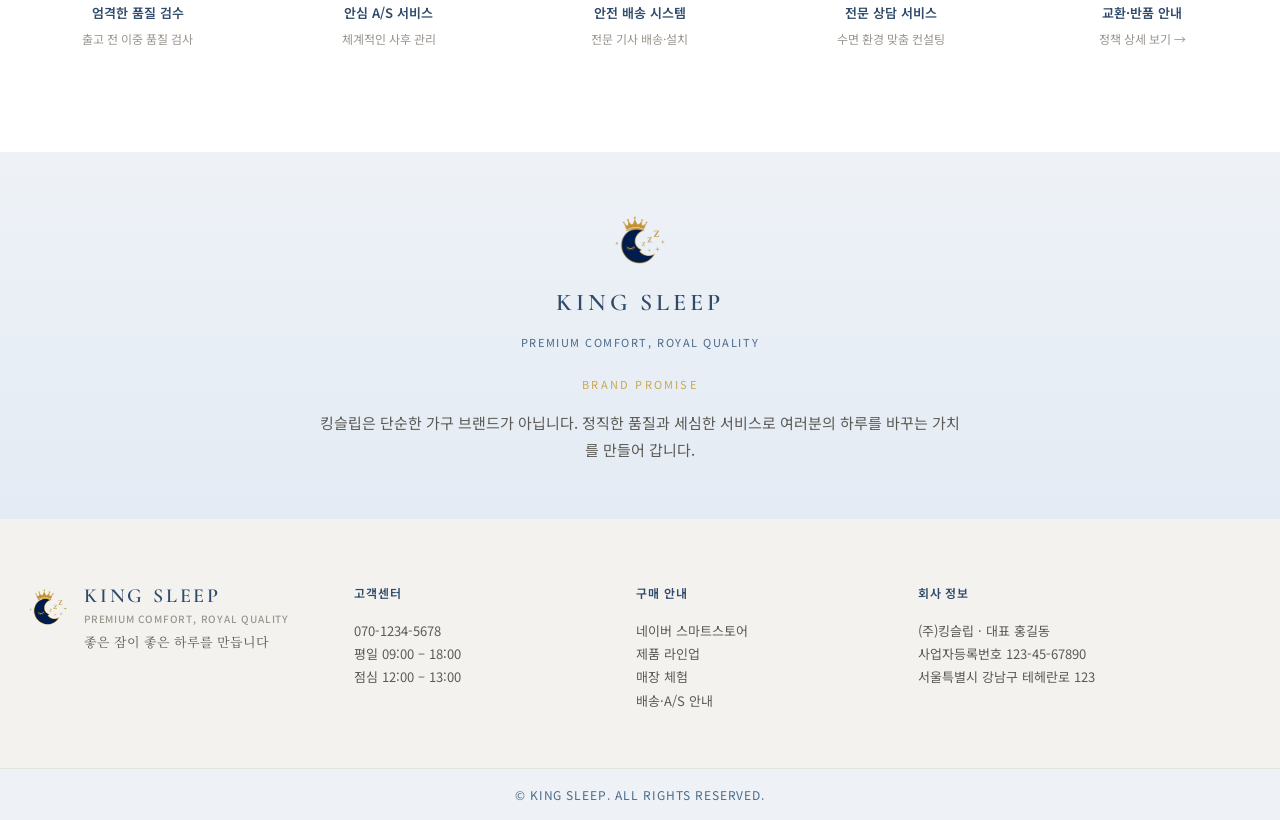
==== commit 9cb0caa4: "Brighten the site palette and lighten key bands. Shift navy to a softer blue, convert hero/banner/pr" ====
--- a/index.html
+++ b/index.html
@@ -6,25 +6,36 @@
   <title>KING SLEEP — 프리미엄 수면 가구</title>
   <meta name="description" content="좋은 잠이 좋은 하루를 만듭니다. KING SLEEP 프리미엄 매트리스 & 침구 브랜드">
   <meta property="og:title" content="KING SLEEP — 프리미엄 수면 가구">
-  <meta property="og:description" content="좋은 잠이 좋은 하루를 만듭니다. 프리미엄 매트리스 & 침구">
-  <meta property="og:image" content="assets/images/hero-bedroom.jpg">
+  <meta property="og:description" content="좋은 잠이 좋은 하루를 만듭니다. KING SLEEP 프리미엄 매트리스 & 침구 브랜드">
+  <meta property="og:image" content="https://kingsleep-website.vercel.app/assets/og-image.jpg">
+  <meta property="og:image:width" content="1200">
+  <meta property="og:image:height" content="630">
+  <meta property="og:url" content="https://kingsleep-website.vercel.app/">
   <meta property="og:type" content="website">
   <meta property="og:locale" content="ko_KR">
+  <meta property="og:site_name" content="KING SLEEP">
+  <meta name="twitter:card" content="summary_large_image">
+  <meta name="twitter:title" content="KING SLEEP — 프리미엄 수면 가구">
+  <meta name="twitter:description" content="좋은 잠이 좋은 하루를 만듭니다. KING SLEEP 프리미엄 매트리스 & 침구 브랜드">
+  <meta name="twitter:image" content="https://kingsleep-website.vercel.app/assets/og-image.jpg">
   <link rel="preconnect" href="https://fonts.googleapis.com">
   <link rel="preconnect" href="https://fonts.gstatic.com" crossorigin>
   <link href="https://fonts.googleapis.com/css2?family=Cormorant+Garamond:wght@500;600;700&family=Noto+Sans+KR:wght@300;400;500;600&family=Noto+Serif+KR:wght@400;500&display=swap" rel="stylesheet">
-  <link rel="stylesheet" href="css/styles.css?v=6">
-  <link rel="stylesheet" href="css/components.css?v=6">
+  <link rel="stylesheet" href="css/styles.css?v=7">
+  <link rel="stylesheet" href="css/components.css?v=7">
   <link rel="icon" href="assets/favicon.ico" sizes="any">
+  <link rel="icon" type="image/png" sizes="16x16" href="assets/favicon-16x16.png">
   <link rel="icon" type="image/png" sizes="32x32" href="assets/favicon-32x32.png">
-  <link rel="apple-touch-icon" href="assets/apple-touch-icon.png">
+  <link rel="apple-touch-icon" sizes="180x180" href="assets/apple-touch-icon.png">
+  <link rel="manifest" href="site.webmanifest">
+  <meta name="theme-color" content="#2F4A6A">
   <script type="application/ld+json">
   {
     "@context": "https://schema.org",
     "@type": "Organization",
     "name": "KING SLEEP",
     "url": "https://kingsleep.co.kr",
-    "logo": "assets/logo-light.png",
+    "logo": "https://kingsleep-website.vercel.app/assets/logo-mark.png",
     "description": "프리미엄 수면 가구 브랜드",
     "telephone": "070-1234-5678"
   }
@@ -65,7 +76,7 @@
   <section class="hero">
     <div class="hero__content">
       <div class="hero__brand">
-        <img src="assets/logo-mark-gold.png" alt="" class="hero__brand-mark" aria-hidden="true">
+        <img src="assets/logo-mark.png" alt="" class="hero__brand-mark" aria-hidden="true">
         <div class="hero__brand-wordmark">KING SLEEP</div>
         <div class="hero__brand-slogan">Premium Comfort, Royal Quality</div>
         <div class="hero__brand-tagline">좋은 잠이 좋은 하루를 만듭니다</div>
@@ -360,7 +371,7 @@
   <section class="brand-promise">
     <div class="container">
       <div class="brand-promise__brand">
-        <img src="assets/logo-mark-gold.png" alt="" class="brand-promise__mark" aria-hidden="true">
+        <img src="assets/logo-mark.png" alt="" class="brand-promise__mark" aria-hidden="true">
         <div class="brand-promise__wordmark">KING SLEEP</div>
         <div class="brand-promise__slogan">Premium Comfort, Royal Quality</div>
       </div>
--- a/css/styles.css
+++ b/css/styles.css
@@ -1,23 +1,25 @@
 /* King Sleep — Premium bedding brand */
 :root {
-  --navy: #0d1b2a;
-  --navy-light: #1b2d45;
-  --gold: #c5a059;
-  --gold-light: #d4b87a;
-  --gold-muted: rgba(197, 160, 89, 0.15);
+  --navy: #2f4a6a;
+  --navy-deep: #1e334d;
+  --navy-light: #4a6a8a;
+  --navy-wash: #eef2f7;
+  --gold: #c9a84f;
+  --gold-light: #dbbf78;
+  --gold-muted: rgba(201, 168, 79, 0.18);
   --white: #ffffff;
-  --off-white: #f7f6f3;
-  --gray-100: #f0efec;
-  --gray-200: #e2e0db;
+  --off-white: #faf9f7;
+  --gray-100: #f3f2ef;
+  --gray-200: #e5e3de;
   --gray-400: #9a968e;
   --gray-600: #5c5a55;
-  --text: #1a1a1a;
+  --text: #243040;
   --max-width: 1280px;
   --header-h: 76px;
   --banner-h: 40px;
   --ease: cubic-bezier(0.4, 0, 0.2, 1);
-  --shadow-sm: 0 2px 12px rgba(13, 27, 42, 0.06);
-  --shadow-md: 0 8px 32px rgba(13, 27, 42, 0.1);
+  --shadow-sm: 0 2px 12px rgba(47, 74, 106, 0.06);
+  --shadow-md: 0 8px 32px rgba(47, 74, 106, 0.1);
 }
 
 *,
@@ -77,8 +79,9 @@
   right: 0;
   z-index: 200;
   height: var(--banner-h);
-  background: var(--navy);
-  color: var(--gold);
+  background: var(--navy-wash);
+  color: var(--navy);
+  border-bottom: 1px solid var(--gray-200);
   font-size: 0.8125rem;
   letter-spacing: 0.04em;
   display: flex;
@@ -241,14 +244,14 @@
   transition: transform 0.3s;
 }
 
-/* ── Hero (Simmons: 시원한 비주얼) ── */
+/* ── Hero ── */
 .hero {
   margin-top: calc(var(--banner-h) + var(--header-h));
   min-height: calc(100vh - var(--banner-h) - var(--header-h));
   max-height: 900px;
   display: grid;
   grid-template-columns: 1fr 1.1fr;
-  background: var(--navy);
+  background: linear-gradient(160deg, #f7f9fc 0%, #e8eef6 48%, #dce6f1 100%);
   overflow: hidden;
 }
 
@@ -257,7 +260,7 @@
   flex-direction: column;
   justify-content: center;
   padding: 80px 64px 80px max(48px, calc((100vw - var(--max-width)) / 2 + 24px));
-  color: var(--white);
+  color: var(--navy);
 }
 
 .hero__brand {
@@ -282,21 +285,21 @@
   font-size: clamp(2rem, 4vw, 2.75rem);
   font-weight: 600;
   letter-spacing: 0.16em;
-  color: var(--gold);
+  color: var(--navy);
   line-height: 1.1;
 }
 
 .hero__brand-slogan {
   font-size: 0.75rem;
   letter-spacing: 0.14em;
-  color: rgba(255, 255, 255, 0.65);
+  color: var(--navy-light);
   text-transform: uppercase;
 }
 
 .hero__brand-tagline {
   font-family: "Noto Serif KR", serif;
   font-size: 0.9375rem;
-  color: var(--gold-light);
+  color: var(--gold);
   letter-spacing: 0.02em;
 }
 
@@ -305,7 +308,7 @@
   font-size: clamp(2.5rem, 5vw, 4rem);
   font-weight: 600;
   letter-spacing: 0.14em;
-  color: var(--gold);
+  color: var(--navy);
   line-height: 1.1;
   margin-bottom: 12px;
 }
@@ -313,7 +316,7 @@
 .hero__tagline-en {
   font-size: 0.75rem;
   letter-spacing: 0.2em;
-  color: var(--gold-light);
+  color: var(--navy-light);
   margin-bottom: 32px;
 }
 
@@ -339,7 +342,7 @@
 .hero__tagline-ko {
   font-family: "Cormorant Garamond", "Noto Serif KR", serif;
   font-size: 1.25rem;
-  color: rgba(255, 255, 255, 0.85);
+  color: var(--gray-600);
   margin-bottom: 48px;
 }
 
@@ -364,18 +367,19 @@
   justify-content: center;
   color: var(--gold);
   font-size: 1rem;
+  background: rgba(255, 255, 255, 0.55);
 }
 
 .hero__value-title {
   font-size: 0.625rem;
   letter-spacing: 0.12em;
-  color: var(--gold);
+  color: var(--navy);
   margin-bottom: 4px;
 }
 
 .hero__value-desc {
   font-size: 0.6875rem;
-  color: rgba(255, 255, 255, 0.5);
+  color: var(--gray-600);
   line-height: 1.4;
 }
 
@@ -394,7 +398,7 @@
   content: "";
   position: absolute;
   inset: 0;
-  background: linear-gradient(90deg, var(--navy) 0%, transparent 30%);
+  background: linear-gradient(90deg, #e8eef6 0%, transparent 32%);
   z-index: 1;
   pointer-events: none;
 }
@@ -472,7 +476,7 @@
 .promo-card__overlay {
   position: absolute;
   inset: 0;
-  background: linear-gradient(0deg, rgba(13, 27, 42, 0.7) 0%, transparent 60%);
+  background: linear-gradient(0deg, rgba(47, 74, 106, 0.7) 0%, transparent 60%);
   display: flex;
   flex-direction: column;
   justify-content: flex-end;
@@ -528,7 +532,7 @@
 .product-card__hover {
   position: absolute;
   inset: 0;
-  background: rgba(13, 27, 42, 0.82);
+  background: rgba(47, 74, 106, 0.82);
   display: flex;
   flex-direction: column;
   align-items: center;
@@ -766,8 +770,8 @@
 
 /* ── Brand promise band ── */
 .brand-promise {
-  background: var(--navy);
-  color: var(--white);
+  background: linear-gradient(180deg, var(--navy-wash) 0%, #e4ebf4 100%);
+  color: var(--navy);
   padding: 56px 0;
   text-align: center;
 }
@@ -794,13 +798,13 @@
   font-size: 1.5rem;
   font-weight: 600;
   letter-spacing: 0.16em;
-  color: var(--gold);
+  color: var(--navy);
 }
 
 .brand-promise__slogan {
   font-size: 0.6875rem;
   letter-spacing: 0.14em;
-  color: rgba(255, 255, 255, 0.55);
+  color: var(--navy-light);
   text-transform: uppercase;
 }
 
@@ -816,7 +820,7 @@
   margin: 0 auto;
   font-size: 0.9375rem;
   line-height: 1.8;
-  color: rgba(255, 255, 255, 0.8);
+  color: var(--gray-600);
 }
 
 /* ── Footer ── */
@@ -903,8 +907,9 @@
 }
 
 .footer__bottom {
-  background: var(--navy);
-  color: rgba(255, 255, 255, 0.6);
+  background: var(--navy-wash);
+  color: var(--navy-light);
+  border-top: 1px solid var(--gray-200);
   text-align: center;
   padding: 16px;
   font-size: 0.75rem;
@@ -1207,7 +1212,7 @@
   flex-direction: column;
   justify-content: flex-end;
   padding: 40px;
-  background: linear-gradient(0deg, rgba(13, 27, 42, 0.6) 0%, transparent 50%);
+  background: linear-gradient(0deg, rgba(47, 74, 106, 0.6) 0%, transparent 50%);
   color: var(--white);
 }
 
--- a/css/components.css
+++ b/css/components.css
@@ -624,8 +624,8 @@
 
 /* Product detail — catalog mode */
 .product-detail--catalog .product-hero {
-  background: var(--navy);
-  color: var(--white);
+  background: linear-gradient(160deg, #f7f9fc 0%, #e8eef6 100%);
+  color: var(--navy);
   padding: 64px 0 48px;
   text-align: center;
 }
@@ -641,11 +641,12 @@
   font-size: clamp(2rem, 5vw, 3rem);
   letter-spacing: 0.08em;
   margin: 12px 0;
+  color: var(--navy);
 }
 
 .product-hero__tagline {
   font-size: 1rem;
-  color: var(--gold-light);
+  color: var(--navy-light);
   margin-bottom: 12px;
 }
 
@@ -653,7 +654,7 @@
   max-width: 560px;
   margin: 0 auto;
   font-size: 0.9375rem;
-  color: rgba(255, 255, 255, 0.8);
+  color: var(--gray-600);
   line-height: 1.7;
 }
 
@@ -845,7 +846,7 @@
 .catalog-card__hover {
   position: absolute;
   inset: 0;
-  background: rgba(13, 27, 42, 0.85);
+  background: rgba(47, 74, 106, 0.85);
   display: flex;
   flex-direction: column;
   align-items: center;
@@ -890,7 +891,7 @@
 .lineup-card__hover {
   position: absolute;
   inset: 0;
-  background: rgba(13, 27, 42, 0.8);
+  background: rgba(47, 74, 106, 0.8);
   display: flex;
   flex-direction: column;
   align-items: center;
@@ -1015,7 +1016,7 @@
 .styling-shot__overlay {
   position: absolute;
   inset: 0;
-  background: linear-gradient(to top, rgba(13, 27, 42, 0.75), transparent 55%);
+  background: linear-gradient(to top, rgba(47, 74, 106, 0.75), transparent 55%);
   display: flex;
   flex-direction: column;
   justify-content: flex-end;
@@ -1041,15 +1042,16 @@
   justify-content: space-between;
   gap: 24px;
   padding: 24px 28px;
-  background: var(--navy);
-  color: var(--white);
+  background: var(--navy-wash);
+  color: var(--navy);
+  border: 1px solid var(--gray-200);
   border-radius: 4px;
   margin-bottom: 32px;
 }
 
 .store-cta-bar p {
   font-size: 0.875rem;
-  color: rgba(255, 255, 255, 0.85);
+  color: var(--gray-600);
 }
 
 .store-cta-bar__actions {
@@ -1059,8 +1061,8 @@
 }
 
 .store-cta-bar .btn-outline {
-  border-color: rgba(255, 255, 255, 0.4);
-  color: var(--white);
+  border-color: var(--navy);
+  color: var(--navy);
 }
 
 .store-cta-bar .btn-outline:hover {
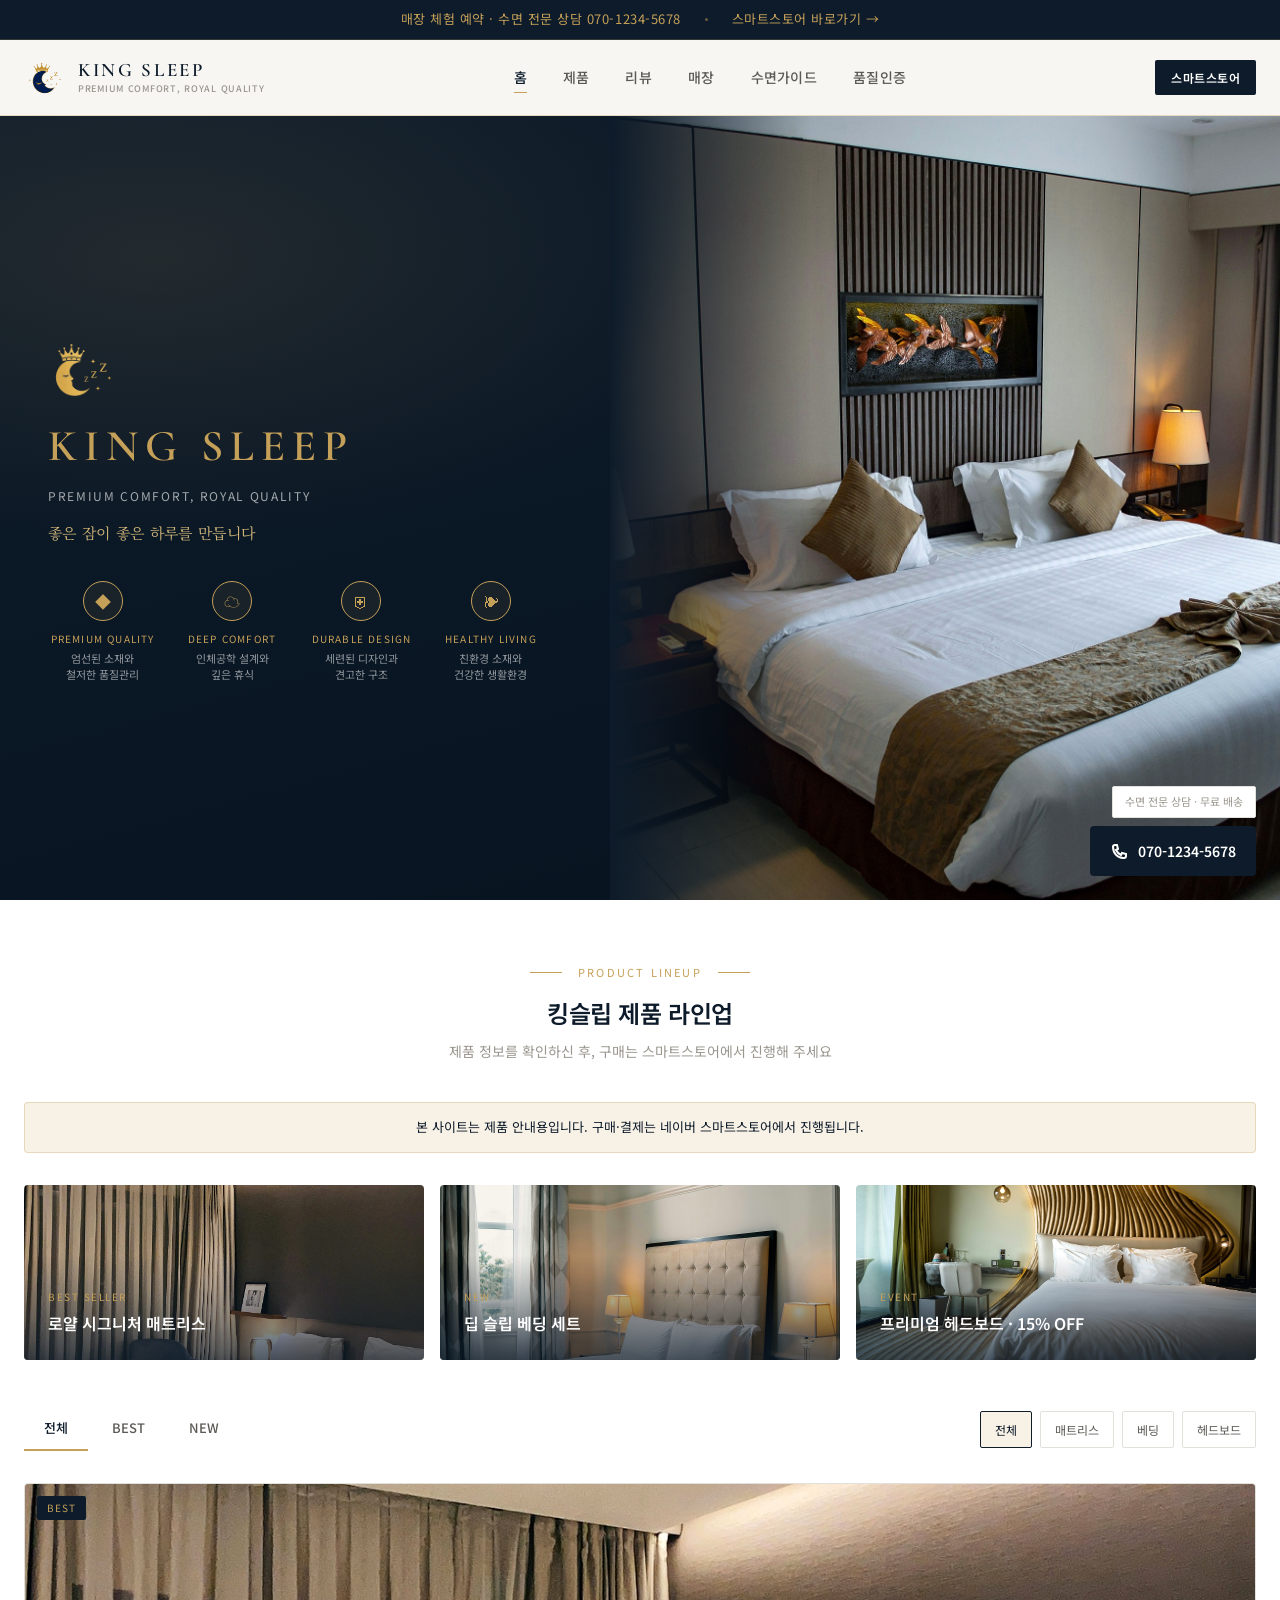
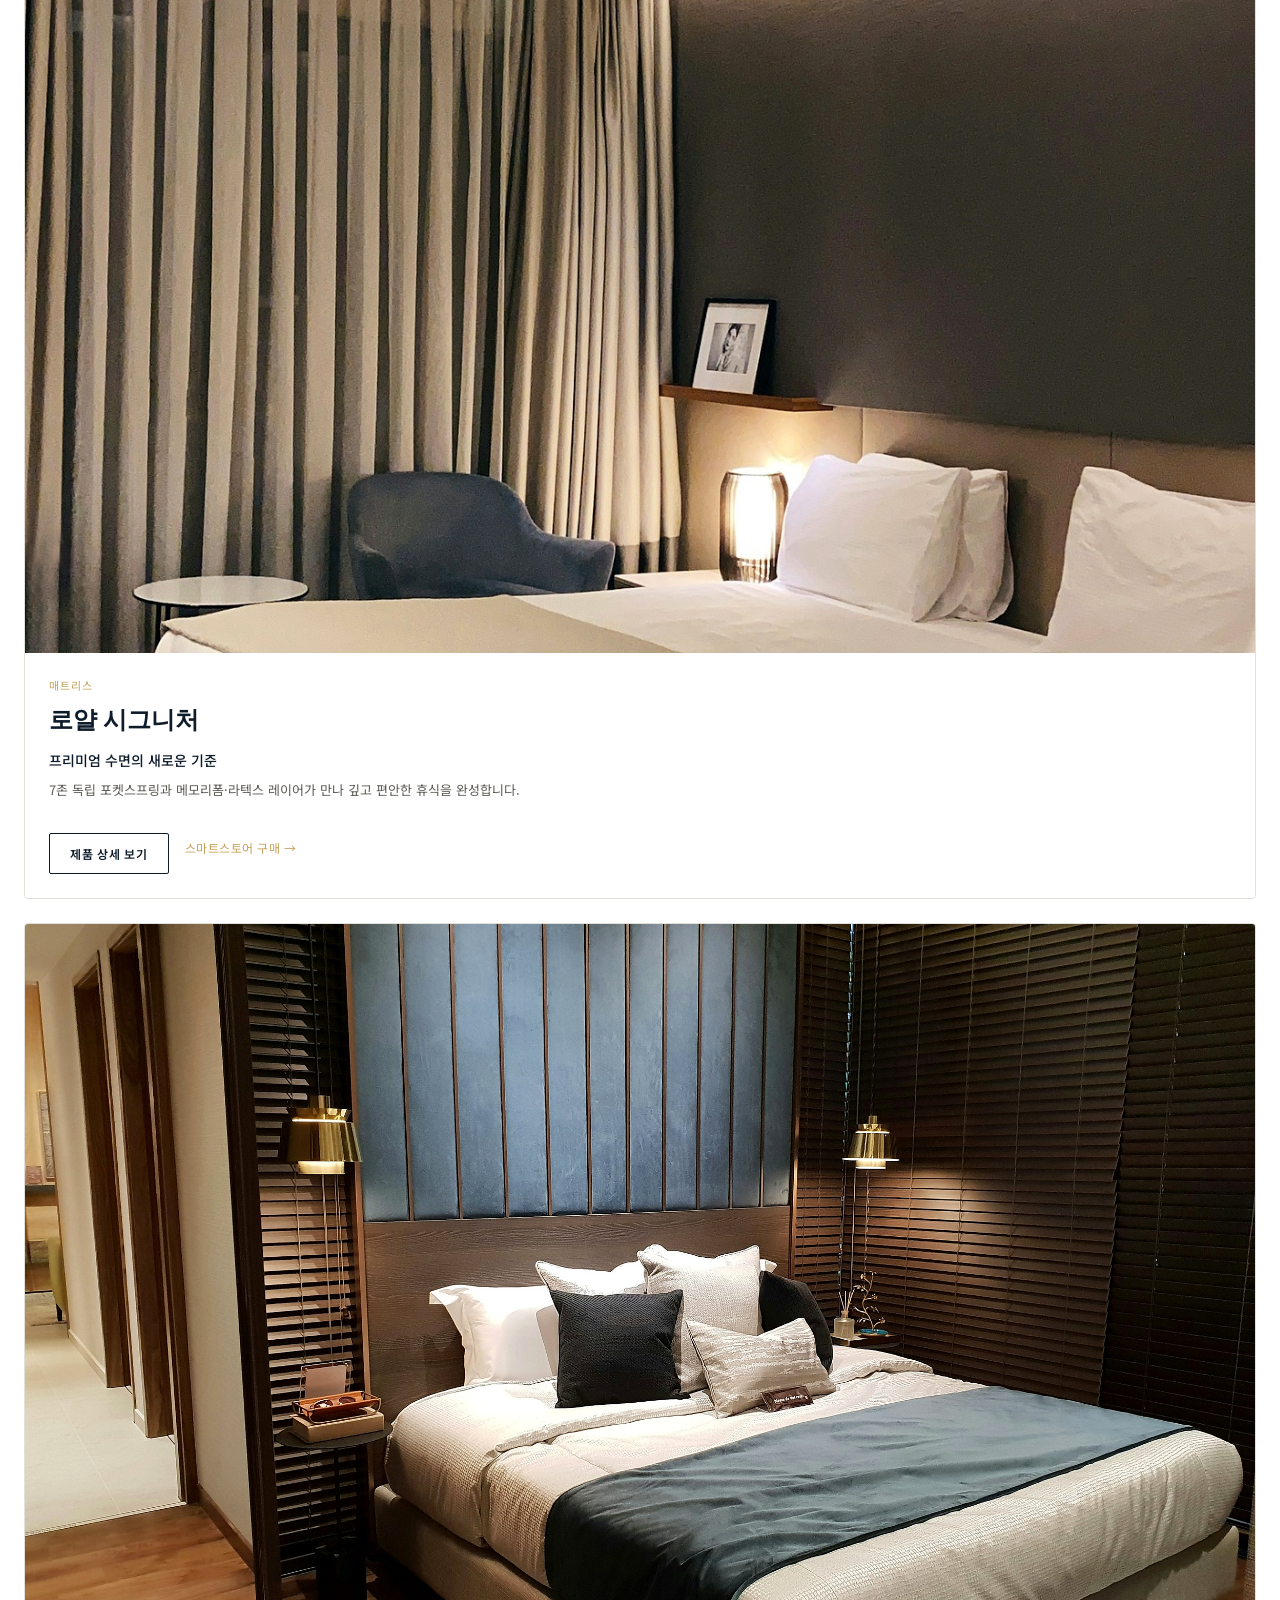
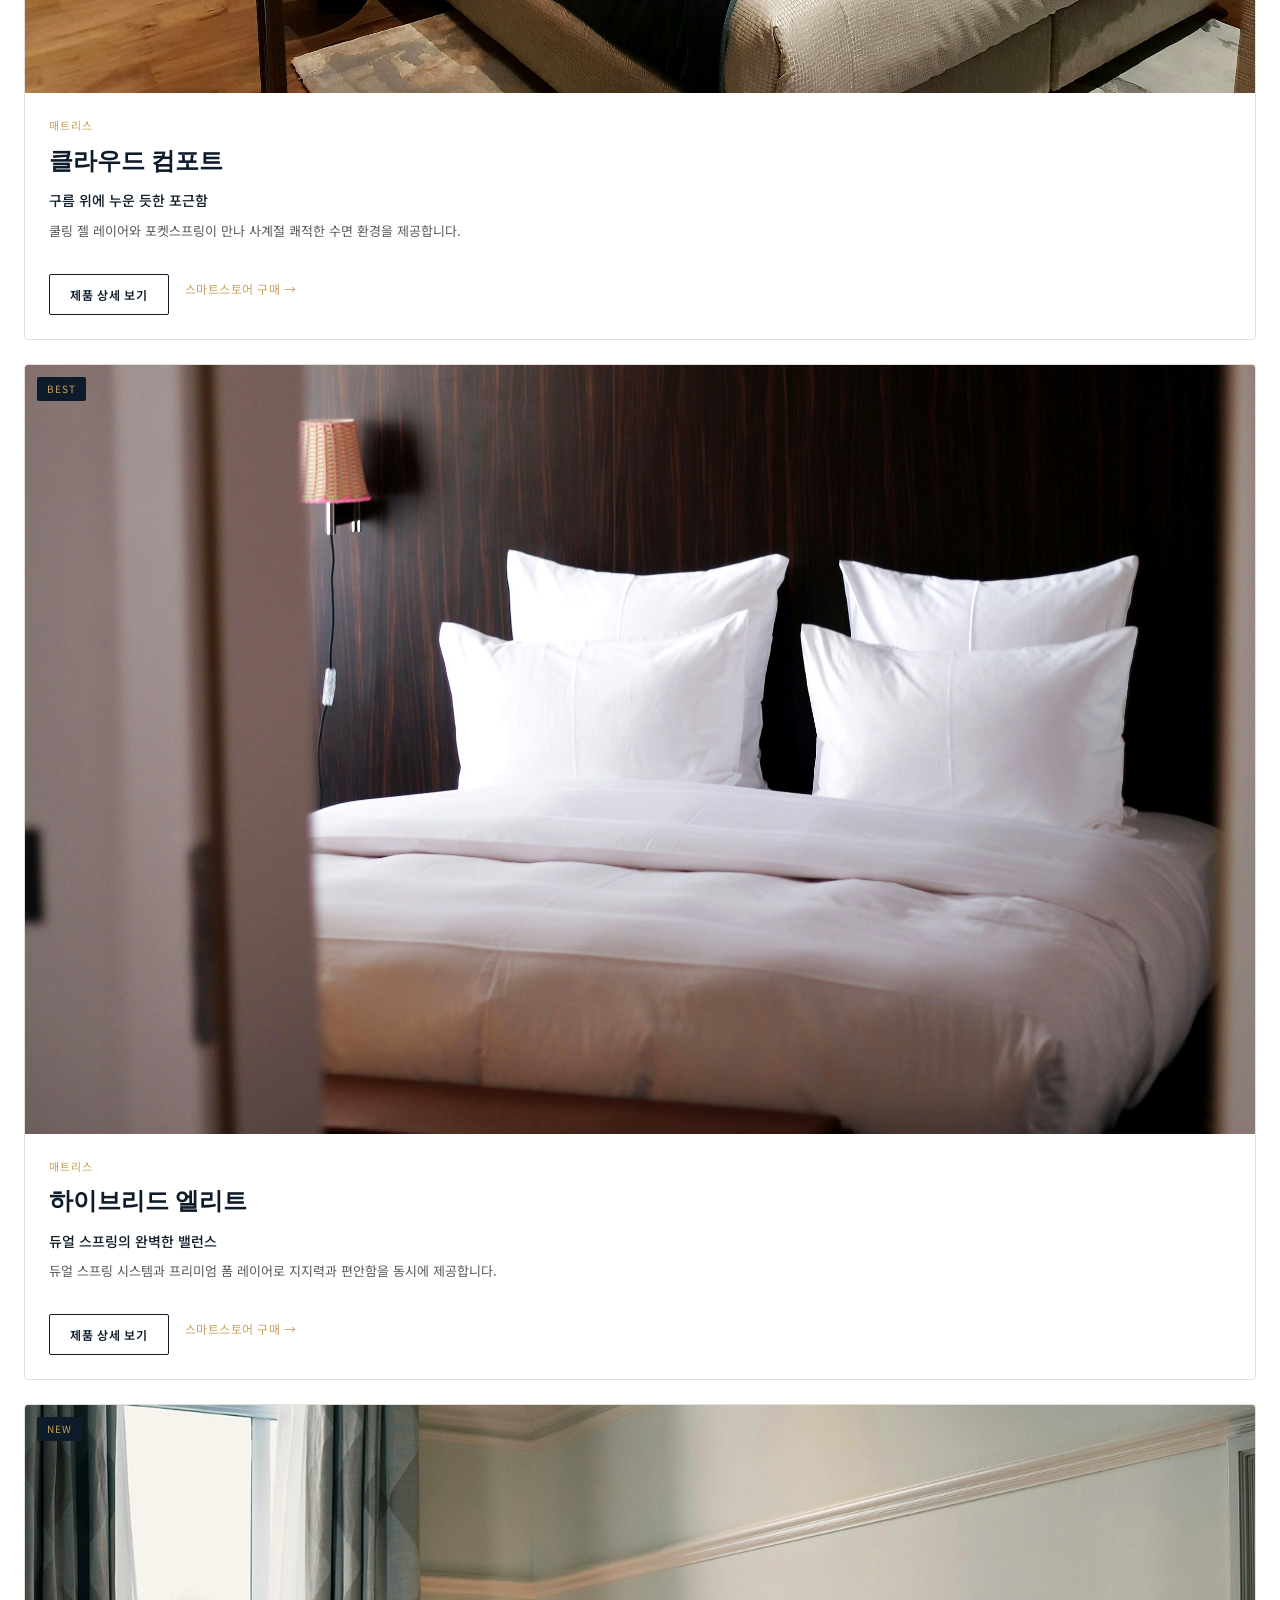
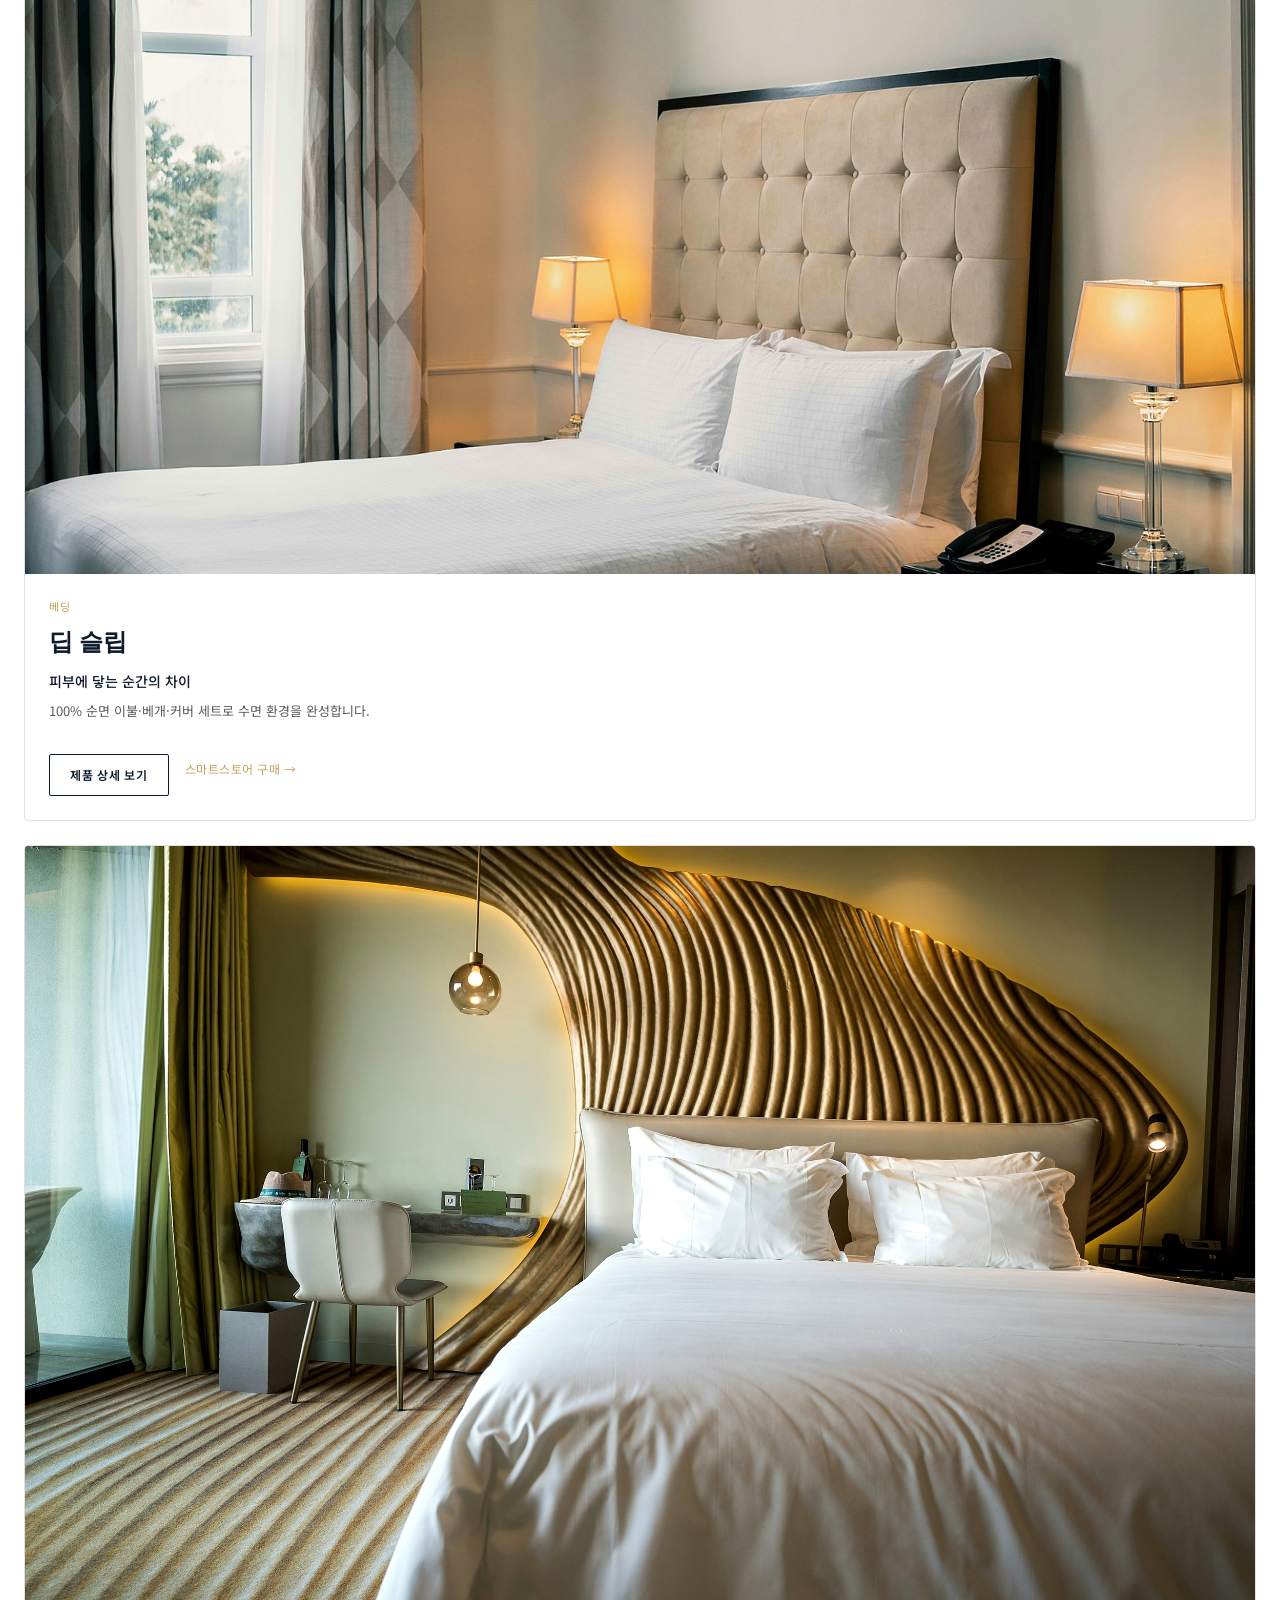
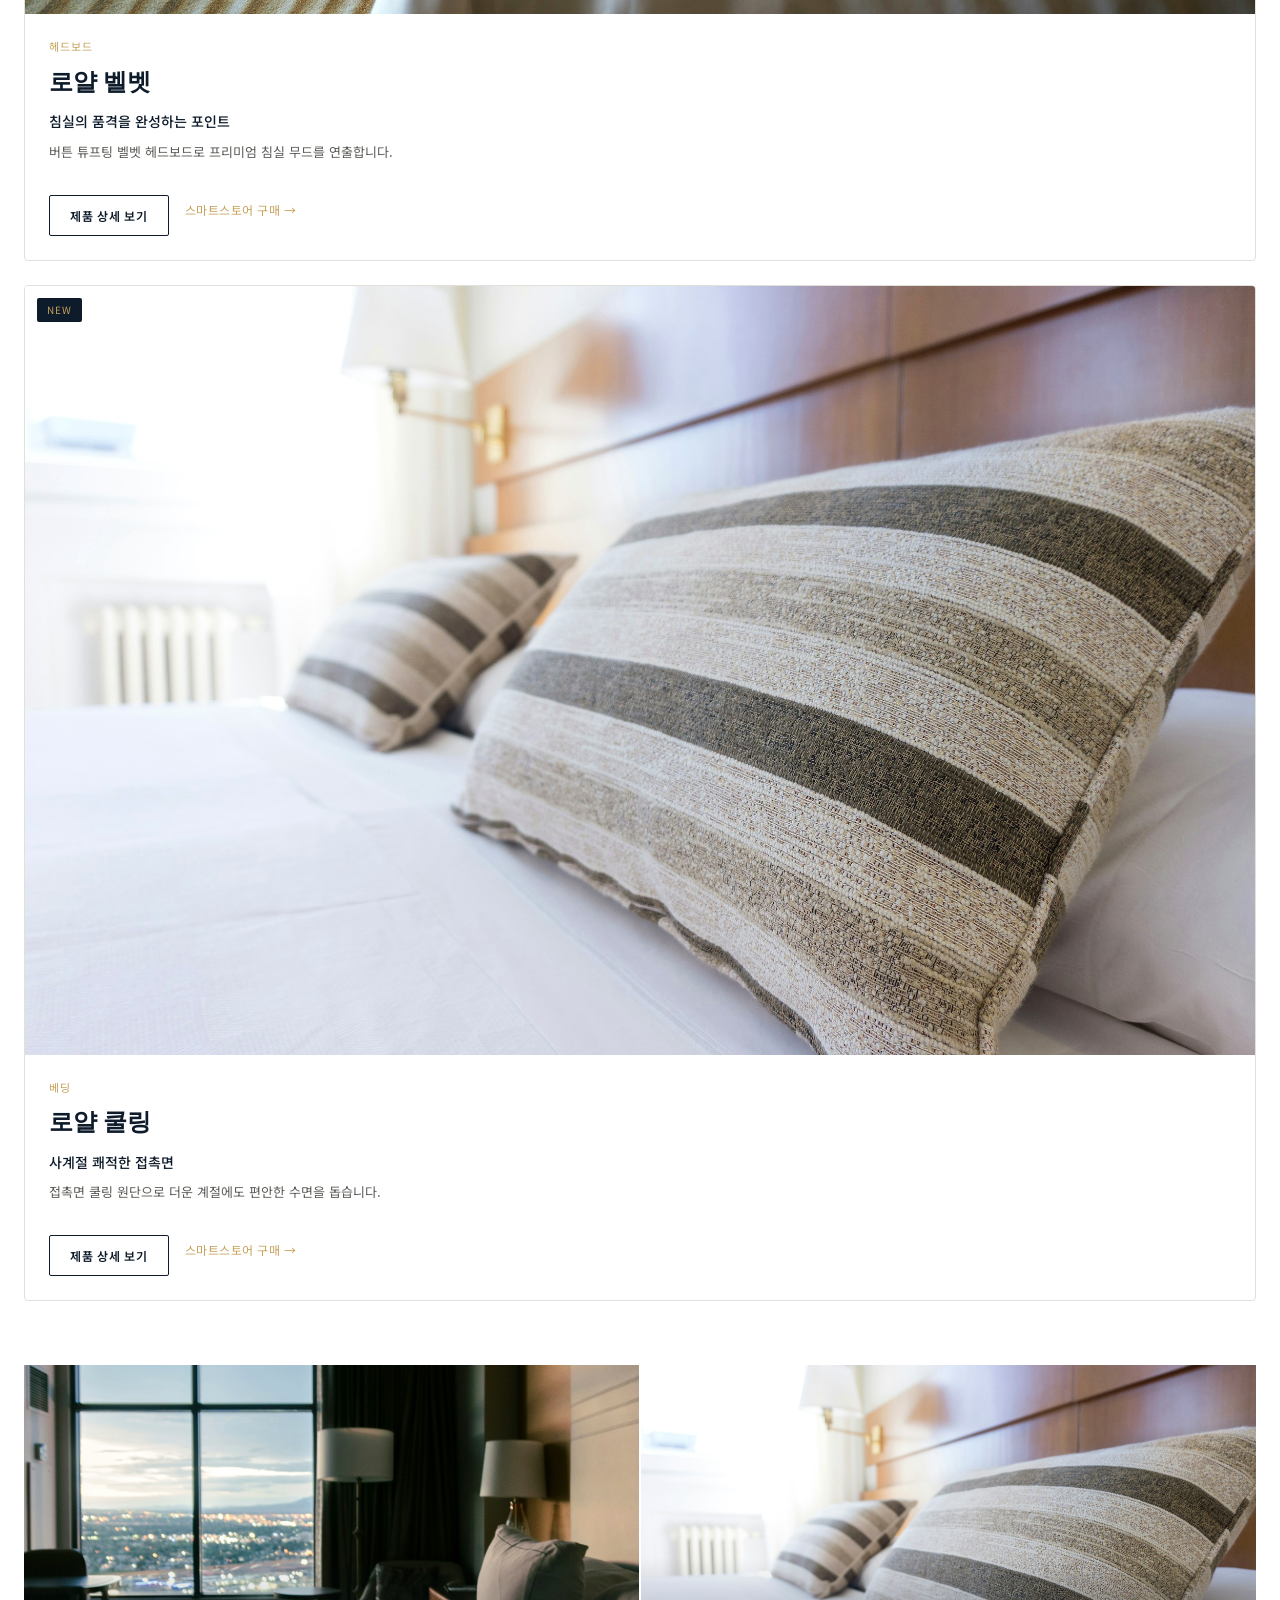
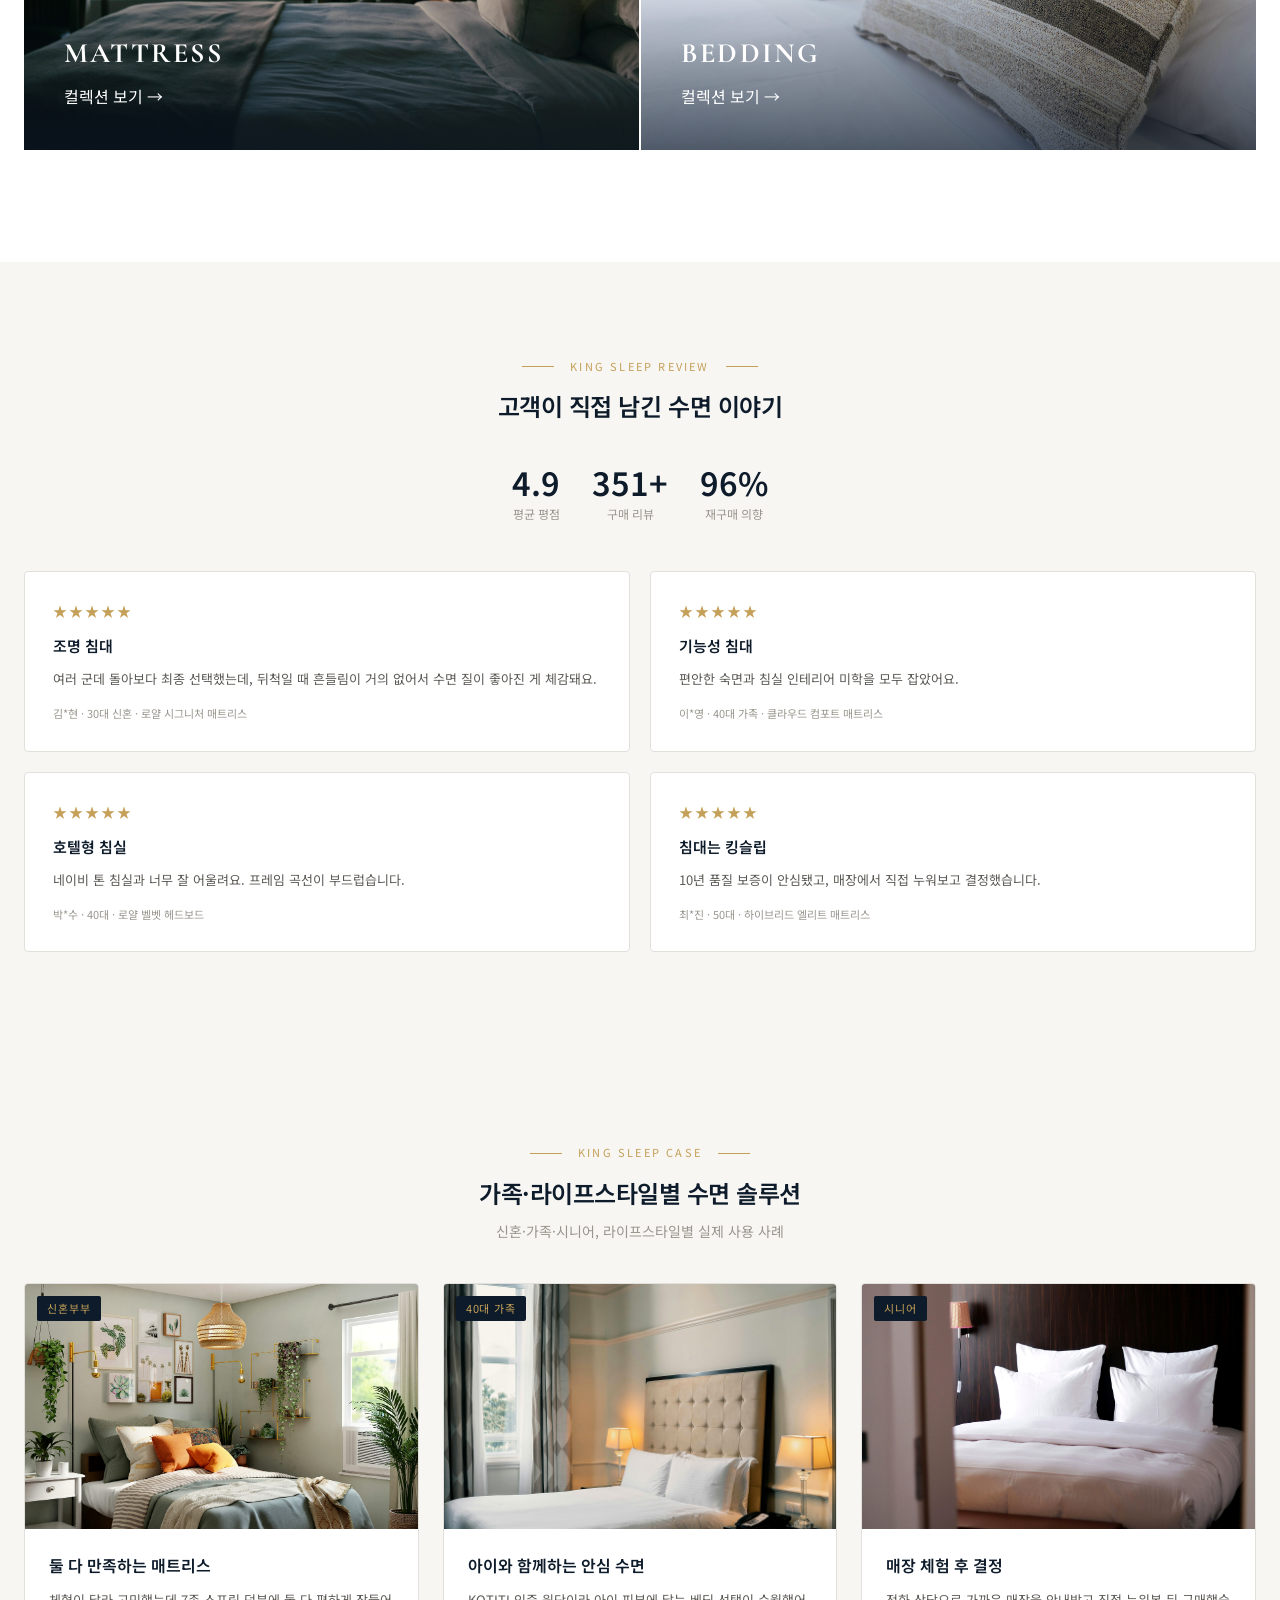
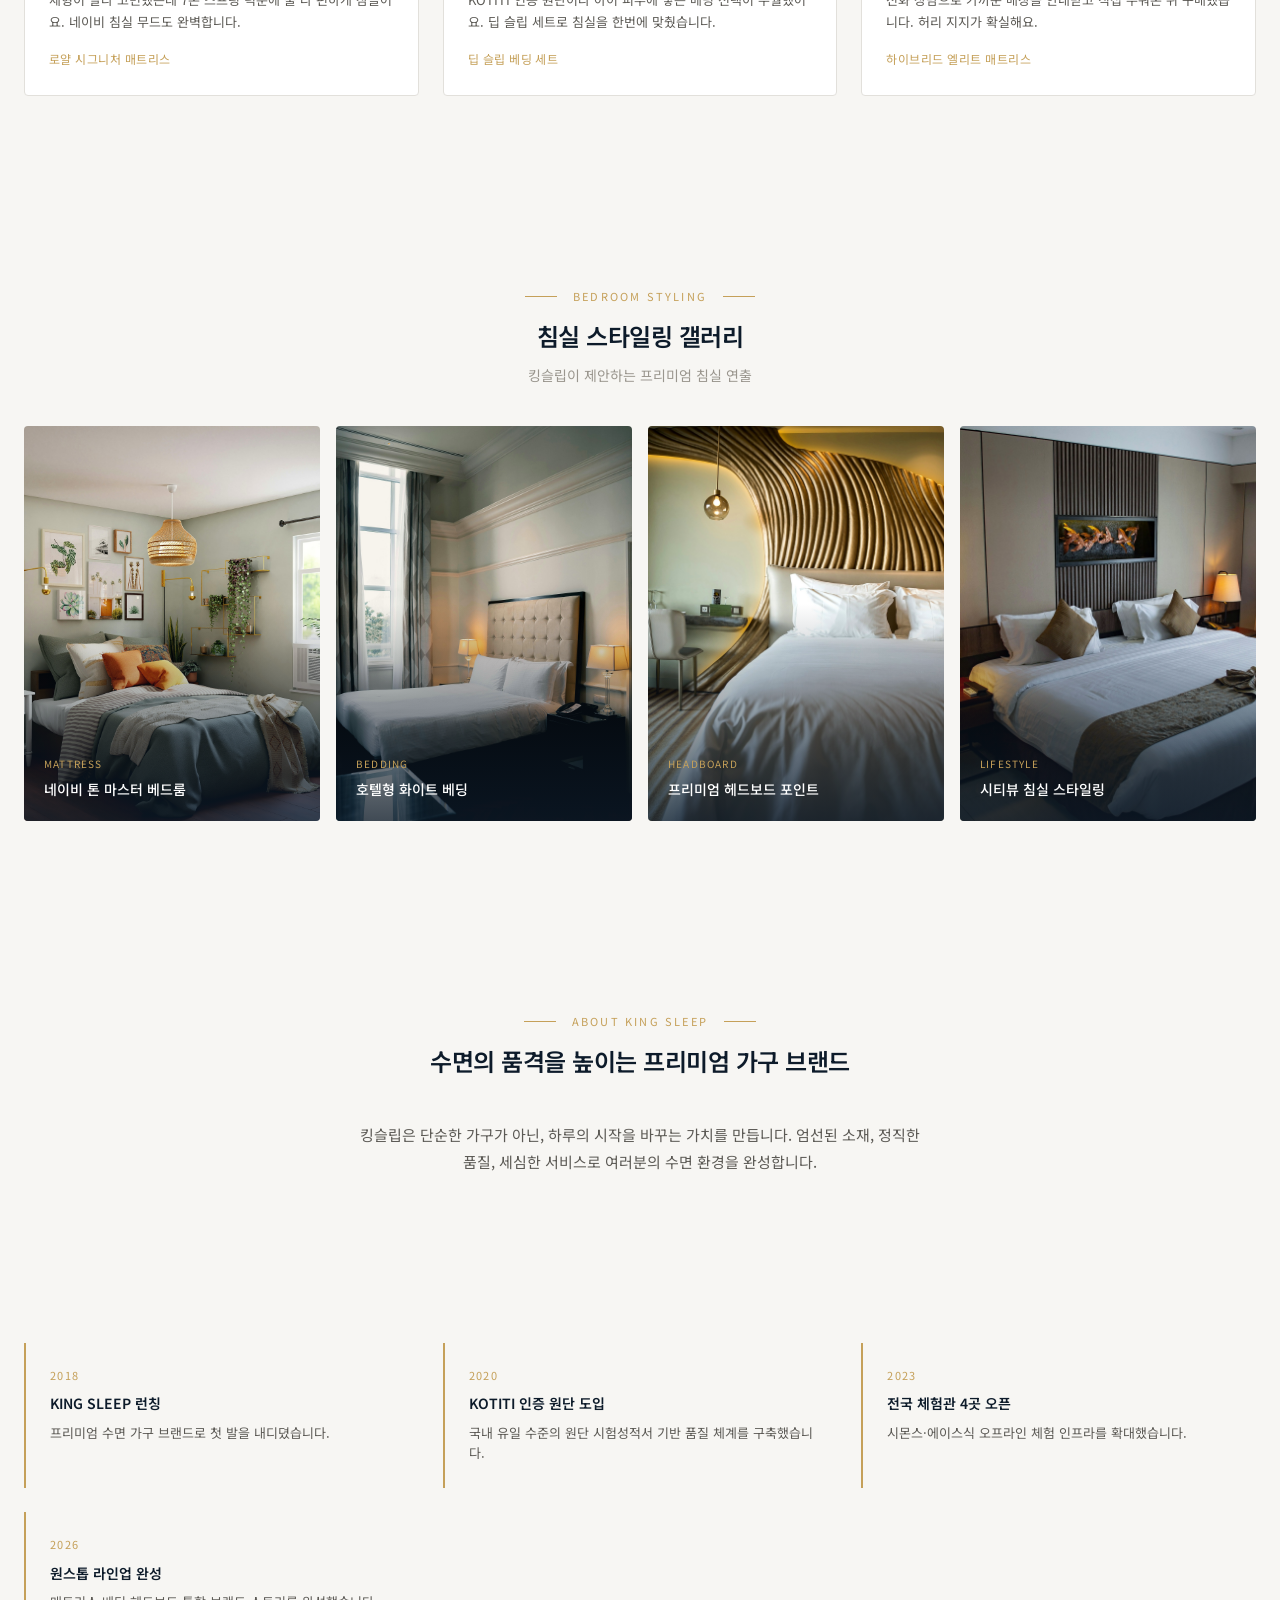
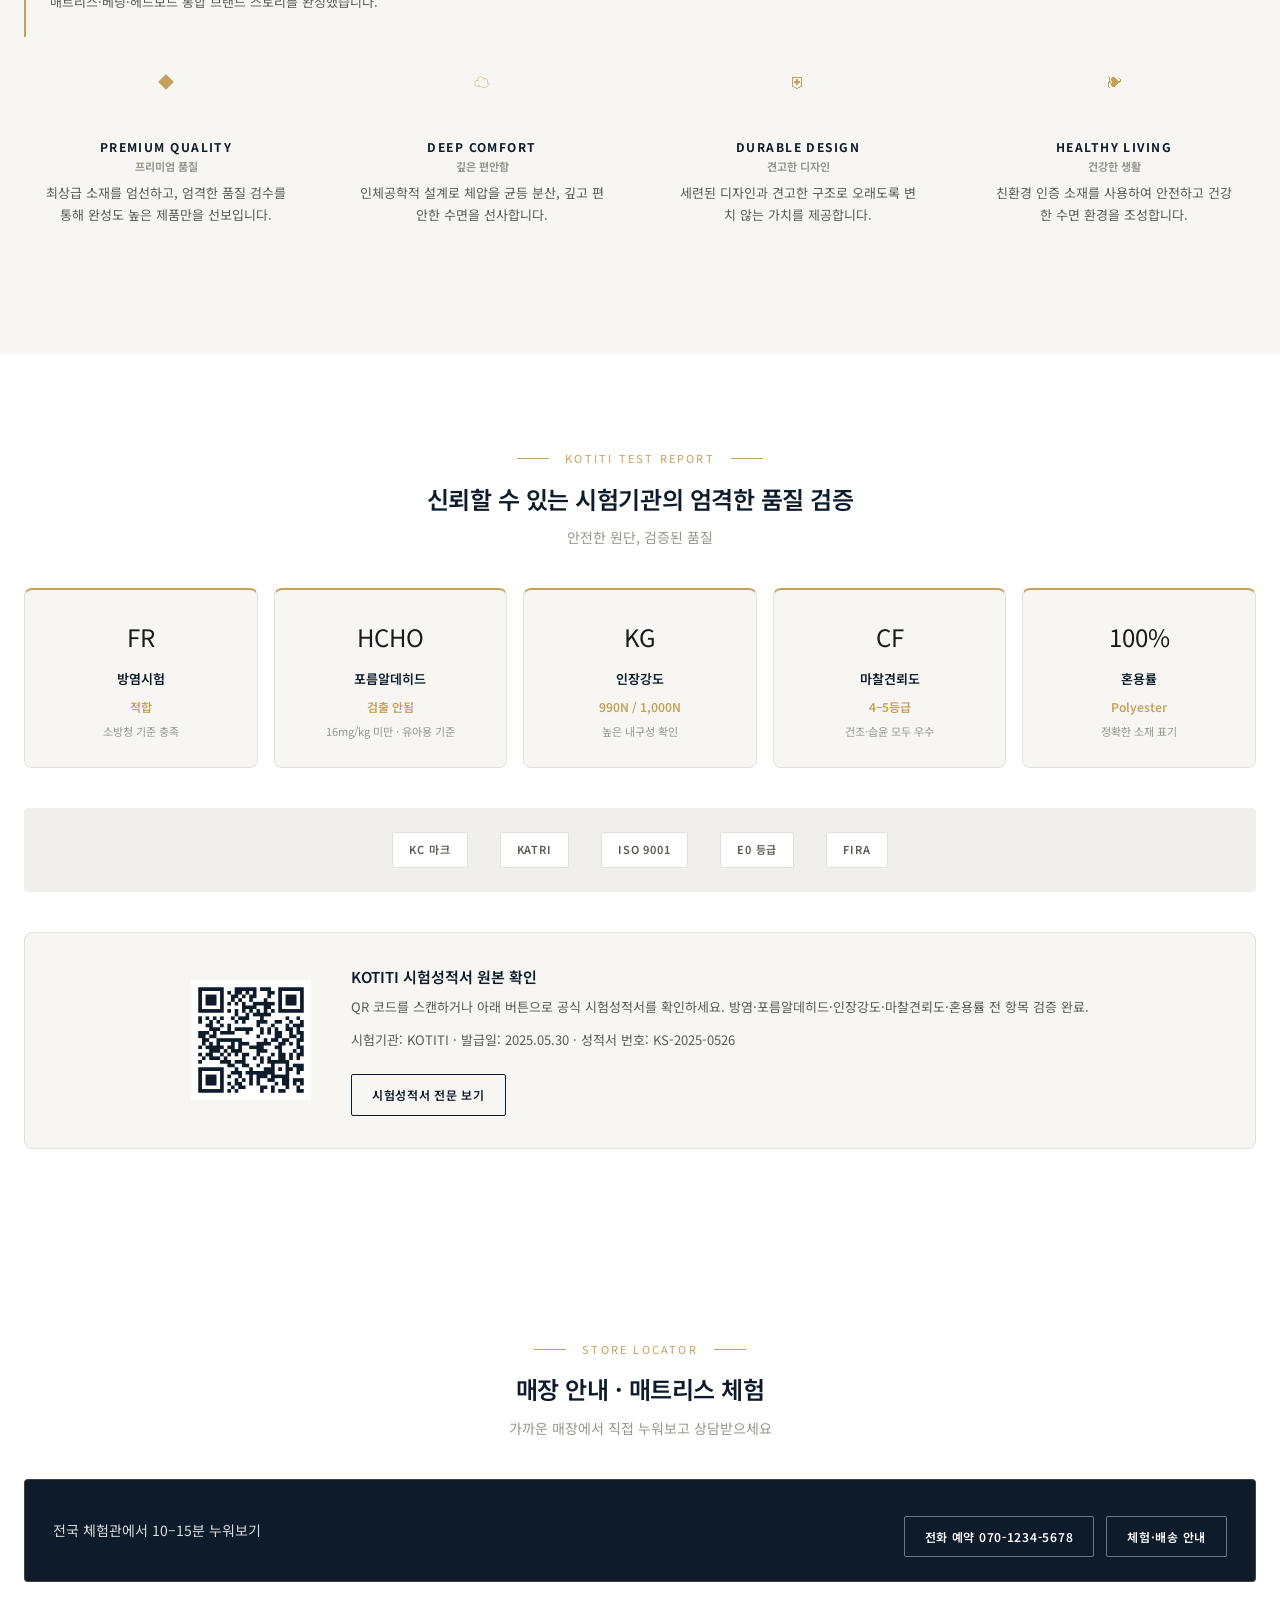
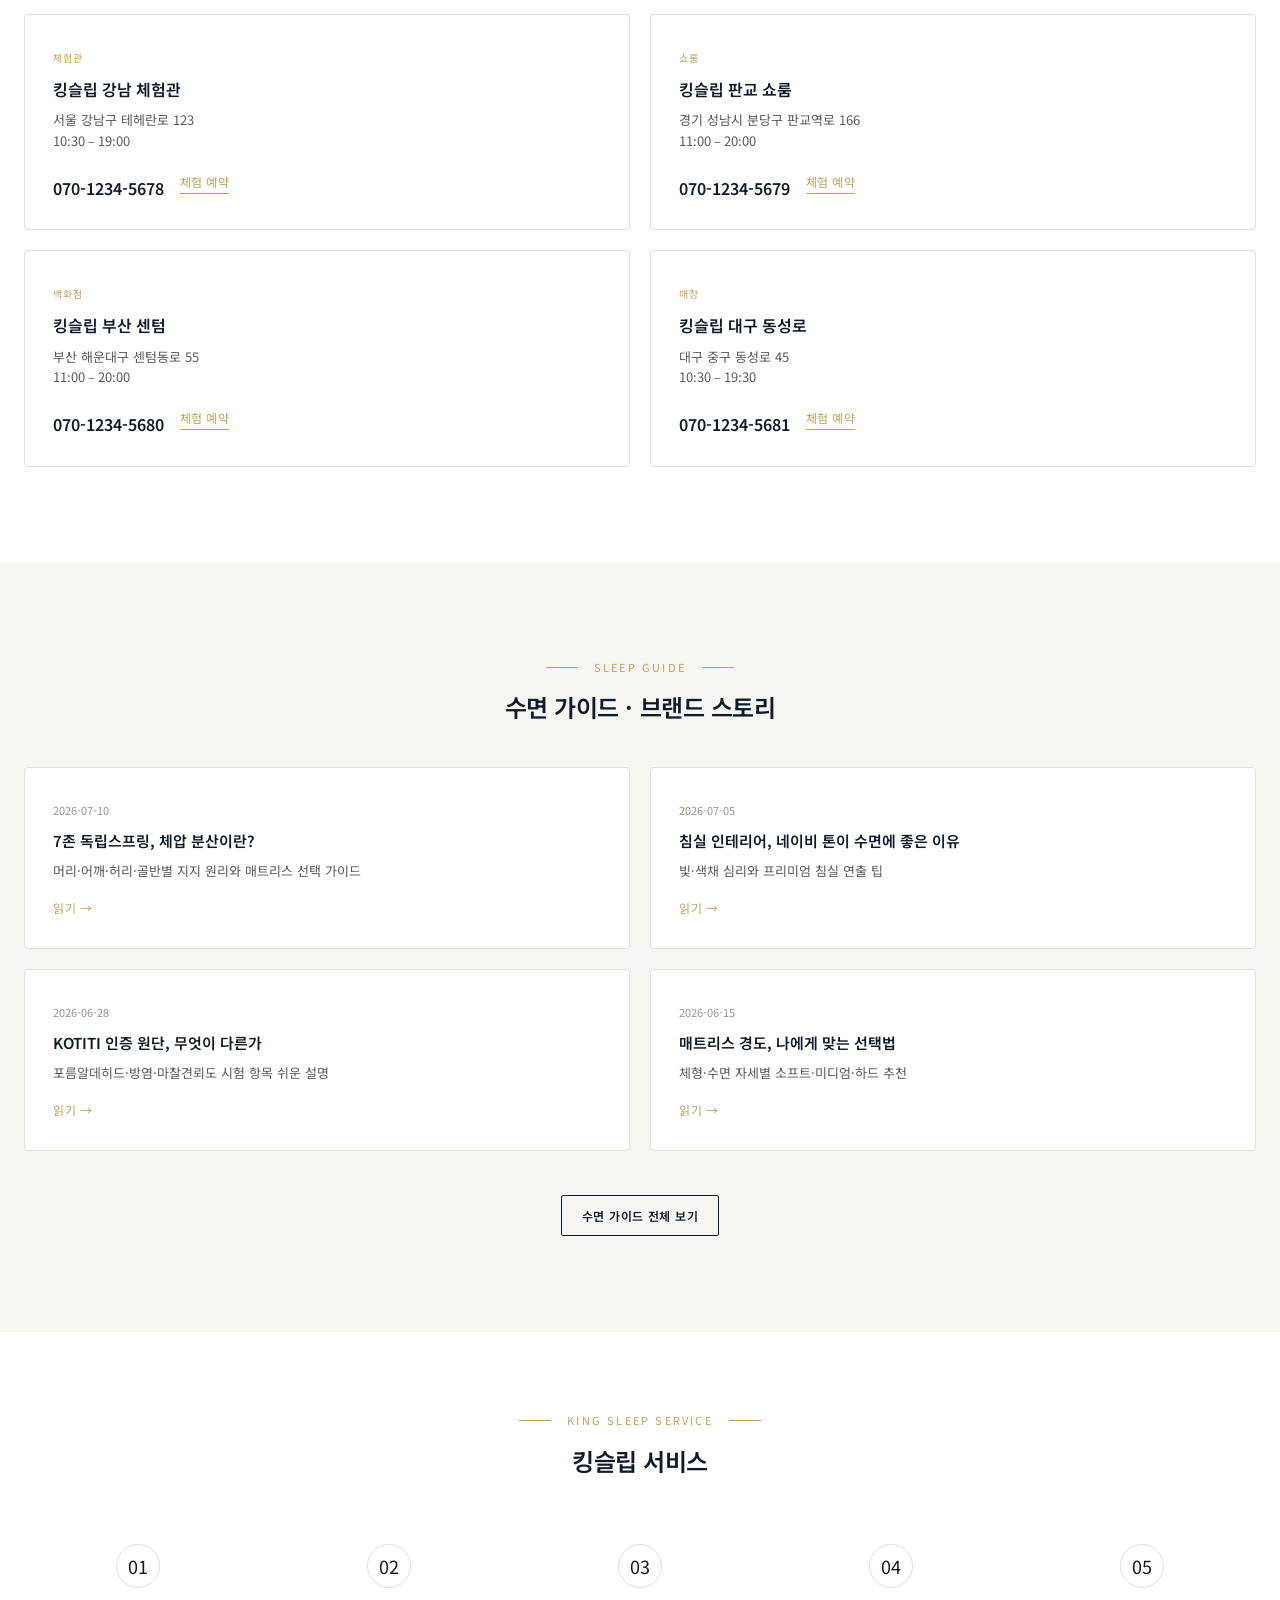
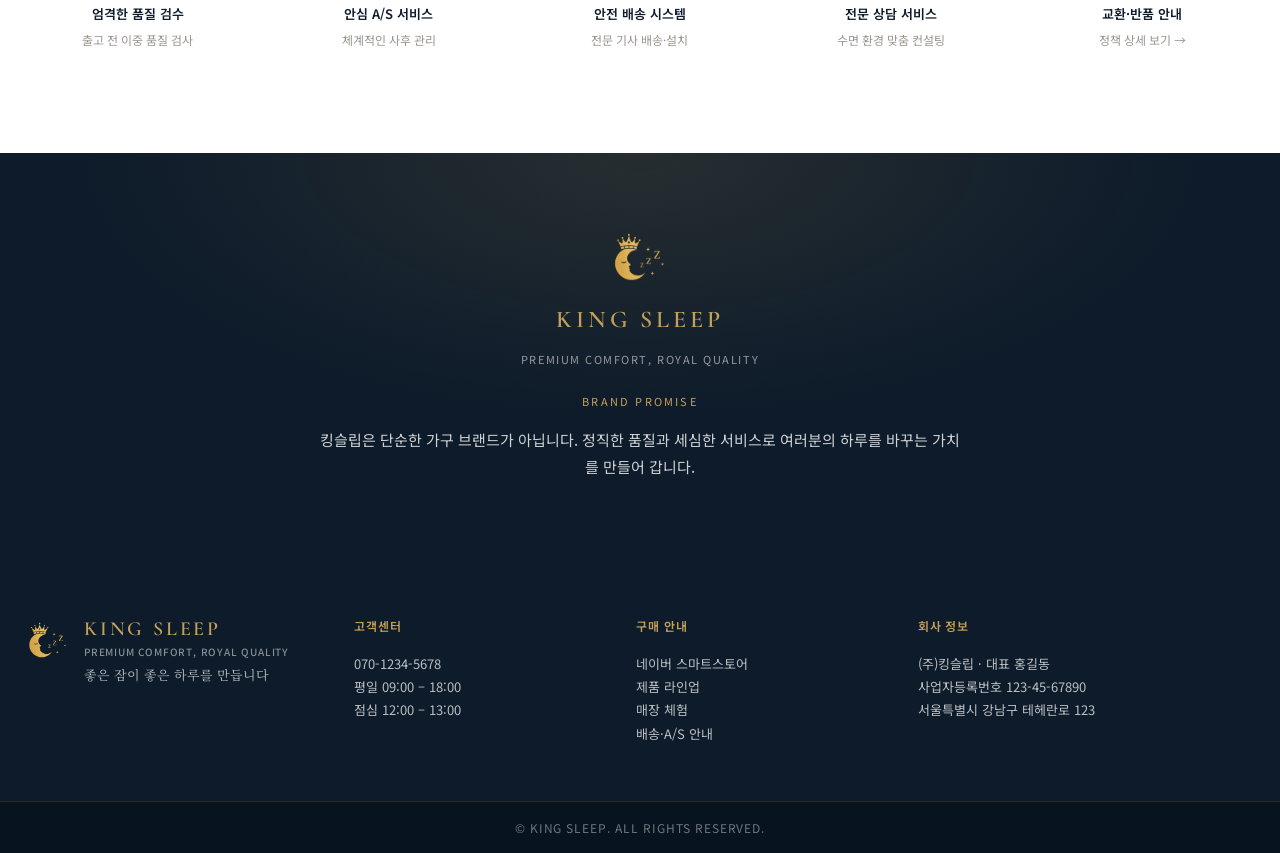
==== commit b8afabbf: "Restore the navy-gold furniture palette the client asked for. Deep navy hero, promise, and footer ba" ====
--- a/index.html
+++ b/index.html
@@ -21,14 +21,14 @@
   <link rel="preconnect" href="https://fonts.googleapis.com">
   <link rel="preconnect" href="https://fonts.gstatic.com" crossorigin>
   <link href="https://fonts.googleapis.com/css2?family=Cormorant+Garamond:wght@500;600;700&family=Noto+Sans+KR:wght@300;400;500;600&family=Noto+Serif+KR:wght@400;500&display=swap" rel="stylesheet">
-  <link rel="stylesheet" href="css/styles.css?v=7">
-  <link rel="stylesheet" href="css/components.css?v=7">
+  <link rel="stylesheet" href="css/styles.css?v=8">
+  <link rel="stylesheet" href="css/components.css?v=8">
   <link rel="icon" href="assets/favicon.ico" sizes="any">
   <link rel="icon" type="image/png" sizes="16x16" href="assets/favicon-16x16.png">
   <link rel="icon" type="image/png" sizes="32x32" href="assets/favicon-32x32.png">
   <link rel="apple-touch-icon" sizes="180x180" href="assets/apple-touch-icon.png">
   <link rel="manifest" href="site.webmanifest">
-  <meta name="theme-color" content="#2F4A6A">
+  <meta name="theme-color" content="#0D1B2A">
   <script type="application/ld+json">
   {
     "@context": "https://schema.org",
@@ -68,7 +68,7 @@
       </nav>
       <div class="header__actions">
         <a href="#" data-smartstore class="btn-smartstore-header">스마트스토어</a>
-        <button class="menu-toggle" aria-label="메뉴"><span></span><span></span><span></span></button>
+        <button class="menu-toggle" aria-label="메뉴" aria-expanded="false"><span></span><span></span><span></span></button>
       </div>
     </div>
   </header>
@@ -76,7 +76,7 @@
   <section class="hero">
     <div class="hero__content">
       <div class="hero__brand">
-        <img src="assets/logo-mark.png" alt="" class="hero__brand-mark" aria-hidden="true">
+        <img src="assets/logo-mark-gold.png" alt="" class="hero__brand-mark" aria-hidden="true">
         <div class="hero__brand-wordmark">KING SLEEP</div>
         <div class="hero__brand-slogan">Premium Comfort, Royal Quality</div>
         <div class="hero__brand-tagline">좋은 잠이 좋은 하루를 만듭니다</div>
@@ -371,7 +371,7 @@
   <section class="brand-promise">
     <div class="container">
       <div class="brand-promise__brand">
-        <img src="assets/logo-mark.png" alt="" class="brand-promise__mark" aria-hidden="true">
+        <img src="assets/logo-mark-gold.png" alt="" class="brand-promise__mark" aria-hidden="true">
         <div class="brand-promise__wordmark">KING SLEEP</div>
         <div class="brand-promise__slogan">Premium Comfort, Royal Quality</div>
       </div>
@@ -383,7 +383,7 @@
   <footer class="footer">
     <div class="container footer__grid">
       <div class="footer__logo">
-        <img src="assets/logo-mark.png" alt="" class="logo__mark" aria-hidden="true">
+        <img src="assets/logo-mark-gold.png" alt="" class="logo__mark" aria-hidden="true">
         <div class="logo__copy">
           <div class="logo__wordmark">KING SLEEP</div>
           <div class="logo__slogan">Premium Comfort, Royal Quality</div>
--- a/css/styles.css
+++ b/css/styles.css
@@ -1,25 +1,31 @@
-/* King Sleep — Premium bedding brand */
+/* King Sleep — Premium sleep furniture (navy · gold · linen) */
 :root {
-  --navy: #2f4a6a;
-  --navy-deep: #1e334d;
-  --navy-light: #4a6a8a;
-  --navy-wash: #eef2f7;
-  --gold: #c9a84f;
-  --gold-light: #dbbf78;
-  --gold-muted: rgba(201, 168, 79, 0.18);
+  --navy: #0d1b2a;
+  --navy-deep: #07131f;
+  --navy-light: #1b2d45;
+  --navy-mist: #243447;
+  --navy-wash: #eef1f4;
+  --gold: #c5a059;
+  --gold-light: #d4b87a;
+  --gold-muted: rgba(197, 160, 89, 0.15);
   --white: #ffffff;
-  --off-white: #faf9f7;
-  --gray-100: #f3f2ef;
-  --gray-200: #e5e3de;
+  --linen: #f6f3ed;
+  --off-white: #f7f6f3;
+  --gray-100: #f0efec;
+  --gray-200: #e2e0db;
   --gray-400: #9a968e;
   --gray-600: #5c5a55;
-  --text: #243040;
+  --text: #1a1a1a;
   --max-width: 1280px;
   --header-h: 76px;
   --banner-h: 40px;
   --ease: cubic-bezier(0.4, 0, 0.2, 1);
-  --shadow-sm: 0 2px 12px rgba(47, 74, 106, 0.06);
-  --shadow-md: 0 8px 32px rgba(47, 74, 106, 0.1);
+  --radius-sm: 2px;
+  --radius-md: 4px;
+  --radius-lg: 8px;
+  --shadow-sm: 0 2px 16px rgba(13, 27, 42, 0.07);
+  --shadow-md: 0 12px 40px rgba(13, 27, 42, 0.16);
+  --hairline-gold: rgba(197, 160, 89, 0.34);
 }
 
 *,
@@ -38,9 +44,14 @@
 body {
   font-family: "Noto Sans KR", -apple-system, BlinkMacSystemFont, sans-serif;
   color: var(--text);
-  background: var(--white);
+  background: var(--off-white);
   line-height: 1.6;
   -webkit-font-smoothing: antialiased;
+}
+
+:focus-visible {
+  outline: 2px solid var(--gold);
+  outline-offset: 3px;
 }
 
 img {
@@ -79,9 +90,9 @@
   right: 0;
   z-index: 200;
   height: var(--banner-h);
-  background: var(--navy-wash);
-  color: var(--navy);
-  border-bottom: 1px solid var(--gray-200);
+  background: var(--navy);
+  color: var(--gold);
+  border-bottom: 1px solid rgba(197, 160, 89, 0.22);
   font-size: 0.8125rem;
   letter-spacing: 0.04em;
   display: flex;
@@ -118,15 +129,16 @@
   right: 0;
   z-index: 100;
   height: var(--header-h);
-  background: rgba(255, 255, 255, 0.96);
-  backdrop-filter: blur(12px);
-  border-bottom: 1px solid var(--gray-200);
-  transition: box-shadow 0.3s var(--ease);
+  background: rgba(247, 246, 243, 0.94);
+  backdrop-filter: blur(16px);
+  border-bottom: 1px solid var(--hairline-gold);
+  transition: box-shadow 0.3s var(--ease), background 0.3s var(--ease);
   overflow: visible;
 }
 
 .header.scrolled {
   box-shadow: var(--shadow-sm);
+  background: rgba(247, 246, 243, 0.98);
 }
 
 .header__inner {
@@ -244,14 +256,16 @@
   transition: transform 0.3s;
 }
 
-/* ── Hero ── */
+/* ── Hero (cinematic navy, gold lockup) ── */
 .hero {
   margin-top: calc(var(--banner-h) + var(--header-h));
-  min-height: calc(100vh - var(--banner-h) - var(--header-h));
-  max-height: 900px;
+  height: min(900px, calc(100vh - var(--banner-h) - var(--header-h)));
+  min-height: 560px;
   display: grid;
   grid-template-columns: 1fr 1.1fr;
-  background: linear-gradient(160deg, #f7f9fc 0%, #e8eef6 48%, #dce6f1 100%);
+  background:
+    radial-gradient(90% 70% at 12% 18%, rgba(197, 160, 89, 0.12) 0%, transparent 52%),
+    linear-gradient(165deg, var(--navy) 0%, var(--navy-deep) 100%);
   overflow: hidden;
 }
 
@@ -260,7 +274,7 @@
   flex-direction: column;
   justify-content: center;
   padding: 80px 64px 80px max(48px, calc((100vw - var(--max-width)) / 2 + 24px));
-  color: var(--navy);
+  color: var(--white);
 }
 
 .hero__brand {
@@ -285,21 +299,21 @@
   font-size: clamp(2rem, 4vw, 2.75rem);
   font-weight: 600;
   letter-spacing: 0.16em;
-  color: var(--navy);
+  color: var(--gold);
   line-height: 1.1;
 }
 
 .hero__brand-slogan {
   font-size: 0.75rem;
   letter-spacing: 0.14em;
-  color: var(--navy-light);
+  color: rgba(255, 255, 255, 0.62);
   text-transform: uppercase;
 }
 
 .hero__brand-tagline {
   font-family: "Noto Serif KR", serif;
   font-size: 0.9375rem;
-  color: var(--gold);
+  color: var(--gold-light);
   letter-spacing: 0.02em;
 }
 
@@ -308,7 +322,7 @@
   font-size: clamp(2.5rem, 5vw, 4rem);
   font-weight: 600;
   letter-spacing: 0.14em;
-  color: var(--navy);
+  color: var(--gold);
   line-height: 1.1;
   margin-bottom: 12px;
 }
@@ -316,7 +330,7 @@
 .hero__tagline-en {
   font-size: 0.75rem;
   letter-spacing: 0.2em;
-  color: var(--navy-light);
+  color: var(--gold-light);
   margin-bottom: 32px;
 }
 
@@ -342,7 +356,7 @@
 .hero__tagline-ko {
   font-family: "Cormorant Garamond", "Noto Serif KR", serif;
   font-size: 1.25rem;
-  color: var(--gray-600);
+  color: rgba(255, 255, 255, 0.85);
   margin-bottom: 48px;
 }
 
@@ -367,19 +381,19 @@
   justify-content: center;
   color: var(--gold);
   font-size: 1rem;
-  background: rgba(255, 255, 255, 0.55);
+  background: rgba(197, 160, 89, 0.08);
 }
 
 .hero__value-title {
   font-size: 0.625rem;
   letter-spacing: 0.12em;
-  color: var(--navy);
+  color: var(--gold);
   margin-bottom: 4px;
 }
 
 .hero__value-desc {
   font-size: 0.6875rem;
-  color: var(--gray-600);
+  color: rgba(255, 255, 255, 0.55);
   line-height: 1.4;
 }
 
@@ -398,7 +412,7 @@
   content: "";
   position: absolute;
   inset: 0;
-  background: linear-gradient(90deg, #e8eef6 0%, transparent 32%);
+  background: linear-gradient(90deg, var(--navy) 0%, transparent 30%);
   z-index: 1;
   pointer-events: none;
 }
@@ -476,7 +490,7 @@
 .promo-card__overlay {
   position: absolute;
   inset: 0;
-  background: linear-gradient(0deg, rgba(47, 74, 106, 0.7) 0%, transparent 60%);
+  background: linear-gradient(0deg, rgba(13, 27, 42, 0.72) 0%, transparent 60%);
   display: flex;
   flex-direction: column;
   justify-content: flex-end;
@@ -532,7 +546,7 @@
 .product-card__hover {
   position: absolute;
   inset: 0;
-  background: rgba(47, 74, 106, 0.82);
+  background: rgba(13, 27, 42, 0.82);
   display: flex;
   flex-direction: column;
   align-items: center;
@@ -666,10 +680,11 @@
 
 .trust-card {
   background: var(--off-white);
-  border-radius: 8px;
+  border-radius: var(--radius-lg);
   padding: 28px 20px;
   text-align: center;
   border: 1px solid var(--gray-200);
+  border-top: 2px solid var(--gold);
 }
 
 .trust-card__icon {
@@ -770,9 +785,11 @@
 
 /* ── Brand promise band ── */
 .brand-promise {
-  background: linear-gradient(180deg, var(--navy-wash) 0%, #e4ebf4 100%);
-  color: var(--navy);
-  padding: 56px 0;
+  background:
+    radial-gradient(80% 120% at 50% 0%, rgba(197, 160, 89, 0.14) 0%, transparent 55%),
+    var(--navy);
+  color: var(--white);
+  padding: 72px 0;
   text-align: center;
 }
 
@@ -798,13 +815,13 @@
   font-size: 1.5rem;
   font-weight: 600;
   letter-spacing: 0.16em;
-  color: var(--navy);
+  color: var(--gold);
 }
 
 .brand-promise__slogan {
   font-size: 0.6875rem;
   letter-spacing: 0.14em;
-  color: var(--navy-light);
+  color: rgba(255, 255, 255, 0.55);
   text-transform: uppercase;
 }
 
@@ -820,12 +837,12 @@
   margin: 0 auto;
   font-size: 0.9375rem;
   line-height: 1.8;
-  color: var(--gray-600);
+  color: rgba(255, 255, 255, 0.8);
 }
 
 /* ── Footer ── */
 .footer {
-  background: var(--gray-100);
+  background: var(--navy);
   padding: 64px 0 0;
 }
 
@@ -868,7 +885,7 @@
   font-size: 1.25rem;
   letter-spacing: 0.14em;
   line-height: 1.15;
-  color: var(--navy);
+  color: var(--gold);
 }
 
 .footer__logo .logo__slogan {
@@ -876,14 +893,14 @@
   letter-spacing: 0.08em;
   white-space: normal;
   line-height: 1.35;
-  color: var(--gray-400);
+  color: rgba(255, 255, 255, 0.5);
   text-transform: uppercase;
 }
 
 .footer__logo .logo__tagline {
   font-family: "Noto Serif KR", serif;
   font-size: 0.8125rem;
-  color: var(--gray-600);
+  color: rgba(255, 255, 255, 0.72);
   margin-top: 2px;
   line-height: 1.5;
 }
@@ -892,7 +909,7 @@
   font-size: 0.75rem;
   font-weight: 600;
   letter-spacing: 0.08em;
-  color: var(--navy);
+  color: var(--gold);
   margin-bottom: 16px;
 }
 
@@ -900,16 +917,21 @@
   list-style: none;
 }
 
-.footer li {
+.footer li,
+.footer a {
   font-size: 0.8125rem;
-  color: var(--gray-600);
+  color: rgba(255, 255, 255, 0.72);
   line-height: 1.8;
 }
 
+.footer a:hover {
+  color: var(--gold);
+}
+
 .footer__bottom {
-  background: var(--navy-wash);
-  color: var(--navy-light);
-  border-top: 1px solid var(--gray-200);
+  background: var(--navy-deep);
+  color: rgba(255, 255, 255, 0.42);
+  border-top: 1px solid rgba(197, 160, 89, 0.18);
   text-align: center;
   padding: 16px;
   font-size: 0.75rem;
@@ -1069,13 +1091,14 @@
   font-size: 0.8125rem;
   font-weight: 600;
   letter-spacing: 0.08em;
-  border-radius: 2px;
-  transition: background 0.3s;
+  border-radius: var(--radius-sm);
+  transition: background 0.3s, color 0.3s;
   margin-top: 8px;
 }
 
 .btn-primary:hover {
-  background: var(--navy-light);
+  background: var(--gold);
+  color: var(--navy);
 }
 
 .btn-secondary {
@@ -1212,7 +1235,7 @@
   flex-direction: column;
   justify-content: flex-end;
   padding: 40px;
-  background: linear-gradient(0deg, rgba(47, 74, 106, 0.6) 0%, transparent 50%);
+  background: linear-gradient(0deg, rgba(13, 27, 42, 0.68) 0%, transparent 50%);
   color: var(--white);
 }
 
@@ -1235,6 +1258,8 @@
 @media (max-width: 1024px) {
   .hero {
     grid-template-columns: 1fr;
+    height: auto;
+    min-height: 0;
     max-height: none;
   }
 
@@ -1318,7 +1343,7 @@
     top: calc(var(--banner-h) + var(--header-h));
     left: 0;
     right: 0;
-    background: var(--white);
+    background: var(--off-white);
     flex-direction: column;
     padding: 24px;
     gap: 20px;
--- a/css/components.css
+++ b/css/components.css
@@ -392,7 +392,8 @@
 }
 
 .phone-cta__btn:hover {
-  background: var(--navy-light);
+  background: var(--gold);
+  color: var(--navy);
 }
 
 .phone-cta__btn svg {
@@ -427,12 +428,14 @@
   font-size: 0.75rem;
   font-weight: 600;
   letter-spacing: 0.04em;
-  border-radius: 2px;
+  border-radius: var(--radius-sm);
   white-space: nowrap;
+  transition: background 0.25s, color 0.25s;
 }
 
 .btn-smartstore-header:hover {
-  background: var(--navy-light);
+  background: var(--gold);
+  color: var(--navy);
 }
 
 .catalog-card {
@@ -624,8 +627,10 @@
 
 /* Product detail — catalog mode */
 .product-detail--catalog .product-hero {
-  background: linear-gradient(160deg, #f7f9fc 0%, #e8eef6 100%);
-  color: var(--navy);
+  background:
+    radial-gradient(90% 80% at 50% 0%, rgba(197, 160, 89, 0.12) 0%, transparent 55%),
+    linear-gradient(165deg, var(--navy) 0%, var(--navy-deep) 100%);
+  color: var(--white);
   padding: 64px 0 48px;
   text-align: center;
 }
@@ -641,12 +646,12 @@
   font-size: clamp(2rem, 5vw, 3rem);
   letter-spacing: 0.08em;
   margin: 12px 0;
-  color: var(--navy);
+  color: var(--gold);
 }
 
 .product-hero__tagline {
   font-size: 1rem;
-  color: var(--navy-light);
+  color: var(--gold-light);
   margin-bottom: 12px;
 }
 
@@ -654,7 +659,7 @@
   max-width: 560px;
   margin: 0 auto;
   font-size: 0.9375rem;
-  color: var(--gray-600);
+  color: rgba(255, 255, 255, 0.8);
   line-height: 1.7;
 }
 
@@ -846,7 +851,7 @@
 .catalog-card__hover {
   position: absolute;
   inset: 0;
-  background: rgba(47, 74, 106, 0.85);
+  background: rgba(13, 27, 42, 0.85);
   display: flex;
   flex-direction: column;
   align-items: center;
@@ -891,7 +896,7 @@
 .lineup-card__hover {
   position: absolute;
   inset: 0;
-  background: rgba(47, 74, 106, 0.8);
+  background: rgba(13, 27, 42, 0.8);
   display: flex;
   flex-direction: column;
   align-items: center;
@@ -1016,7 +1021,7 @@
 .styling-shot__overlay {
   position: absolute;
   inset: 0;
-  background: linear-gradient(to top, rgba(47, 74, 106, 0.75), transparent 55%);
+  background: linear-gradient(to top, rgba(13, 27, 42, 0.78), transparent 55%);
   display: flex;
   flex-direction: column;
   justify-content: flex-end;
@@ -1042,16 +1047,16 @@
   justify-content: space-between;
   gap: 24px;
   padding: 24px 28px;
-  background: var(--navy-wash);
-  color: var(--navy);
-  border: 1px solid var(--gray-200);
-  border-radius: 4px;
+  background: var(--navy);
+  color: var(--white);
+  border: 1px solid rgba(197, 160, 89, 0.28);
+  border-radius: var(--radius-md);
   margin-bottom: 32px;
 }
 
 .store-cta-bar p {
   font-size: 0.875rem;
-  color: var(--gray-600);
+  color: rgba(255, 255, 255, 0.85);
 }
 
 .store-cta-bar__actions {
@@ -1061,11 +1066,12 @@
 }
 
 .store-cta-bar .btn-outline {
-  border-color: var(--navy);
-  color: var(--navy);
+  border-color: rgba(255, 255, 255, 0.4);
+  color: var(--white);
 }
 
 .store-cta-bar .btn-outline:hover {
+  background: transparent;
   border-color: var(--gold);
   color: var(--gold);
 }
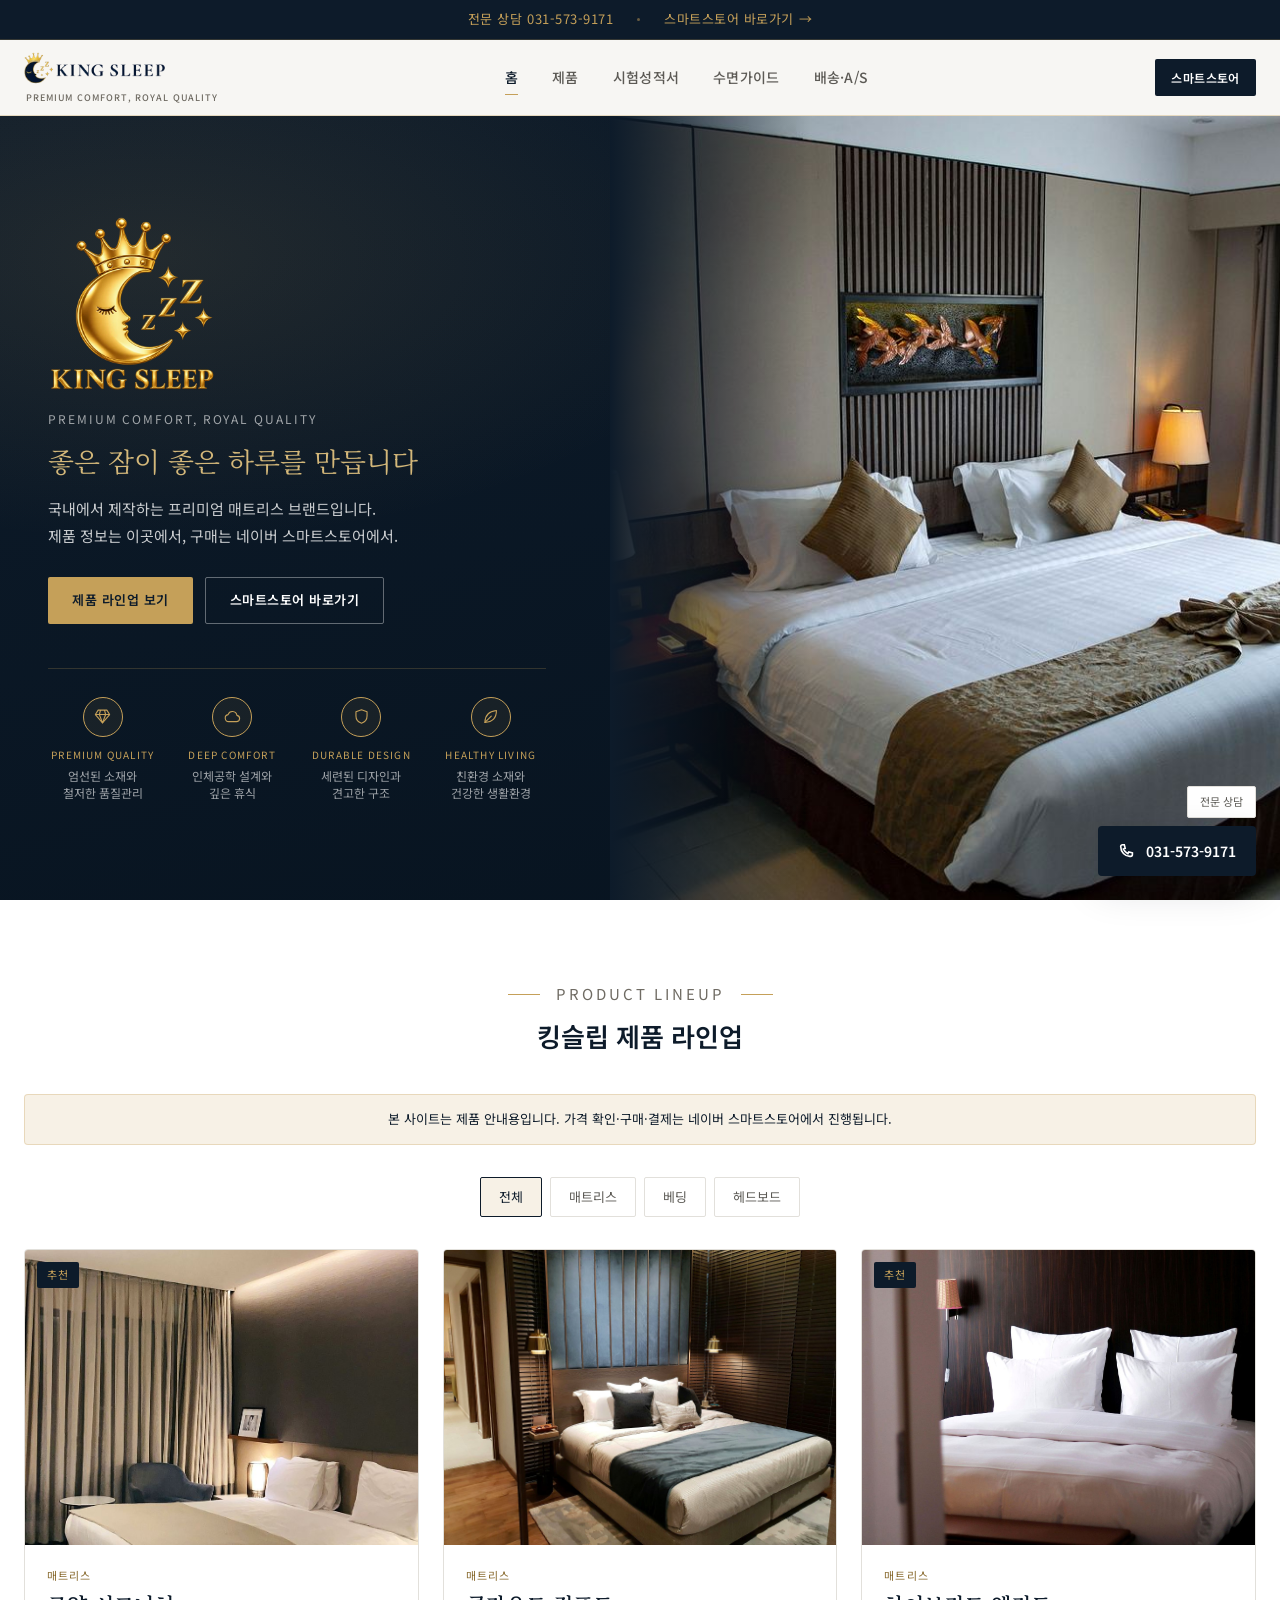
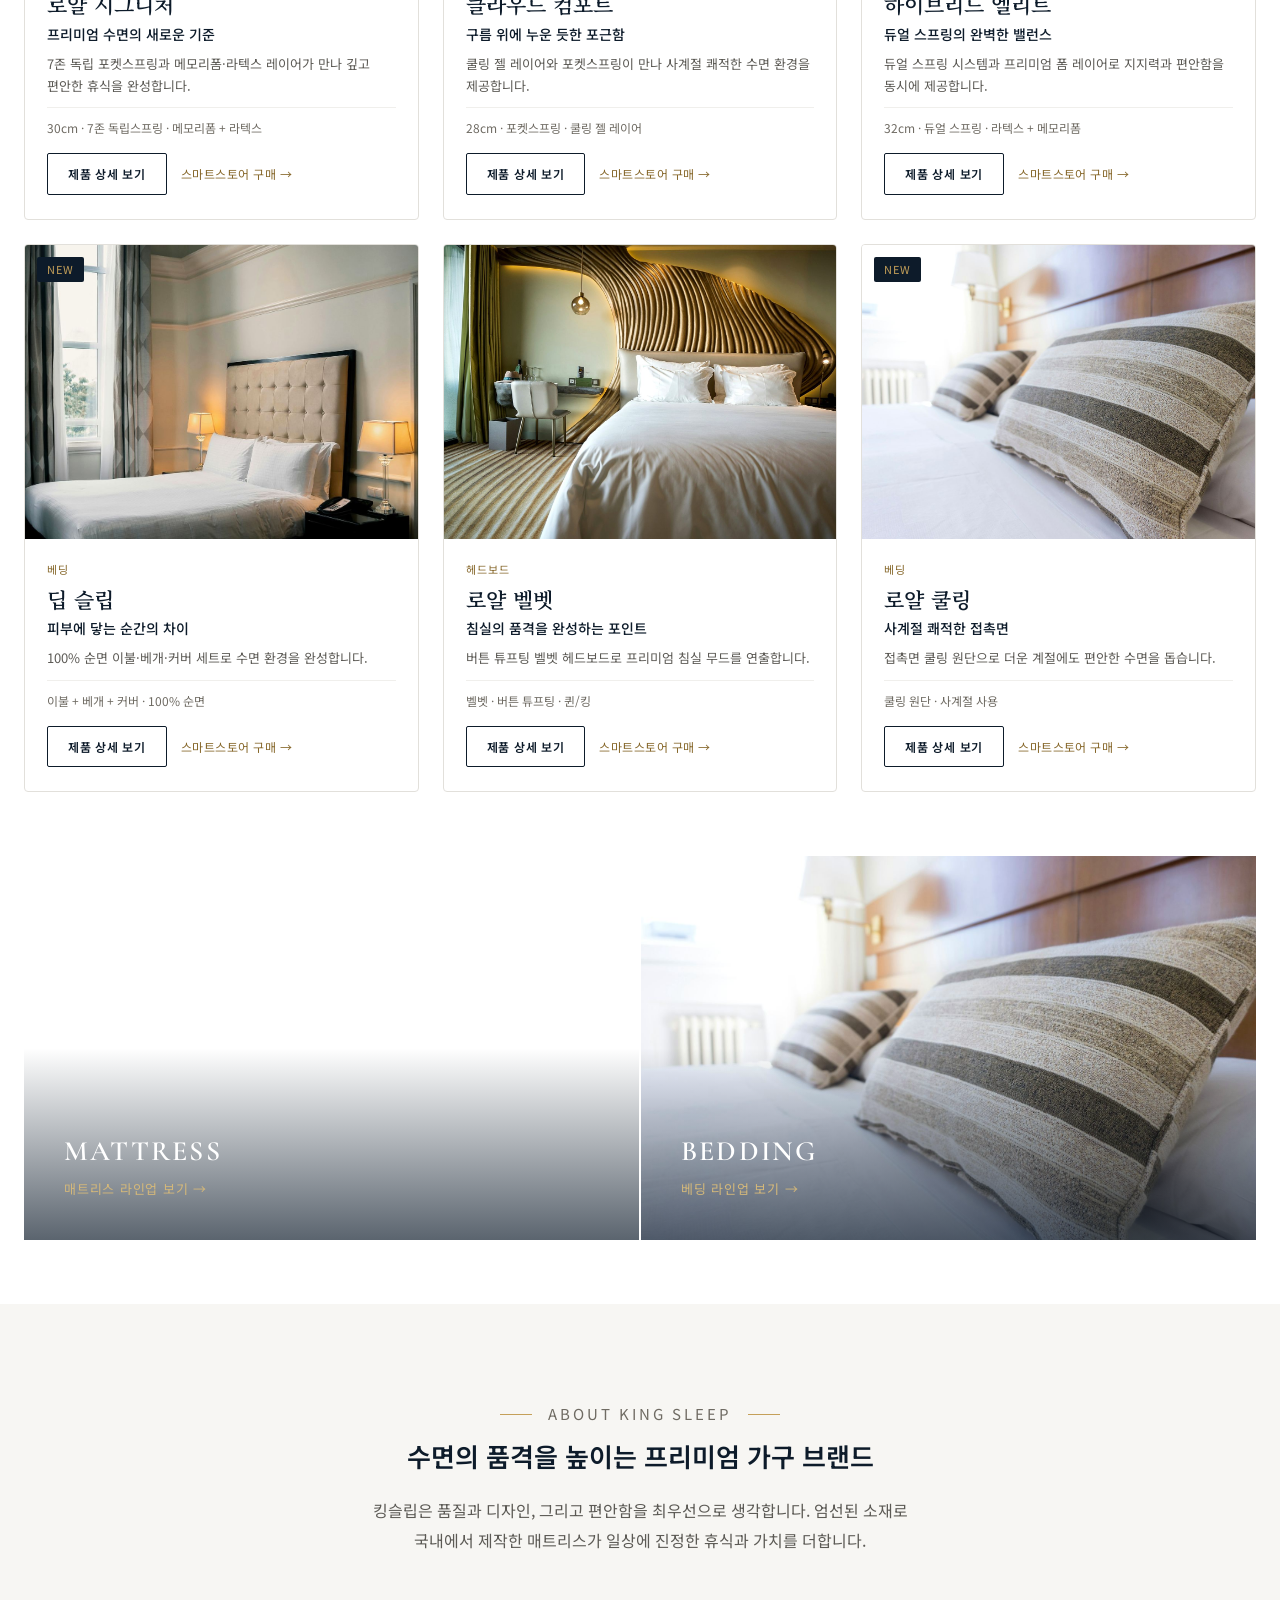
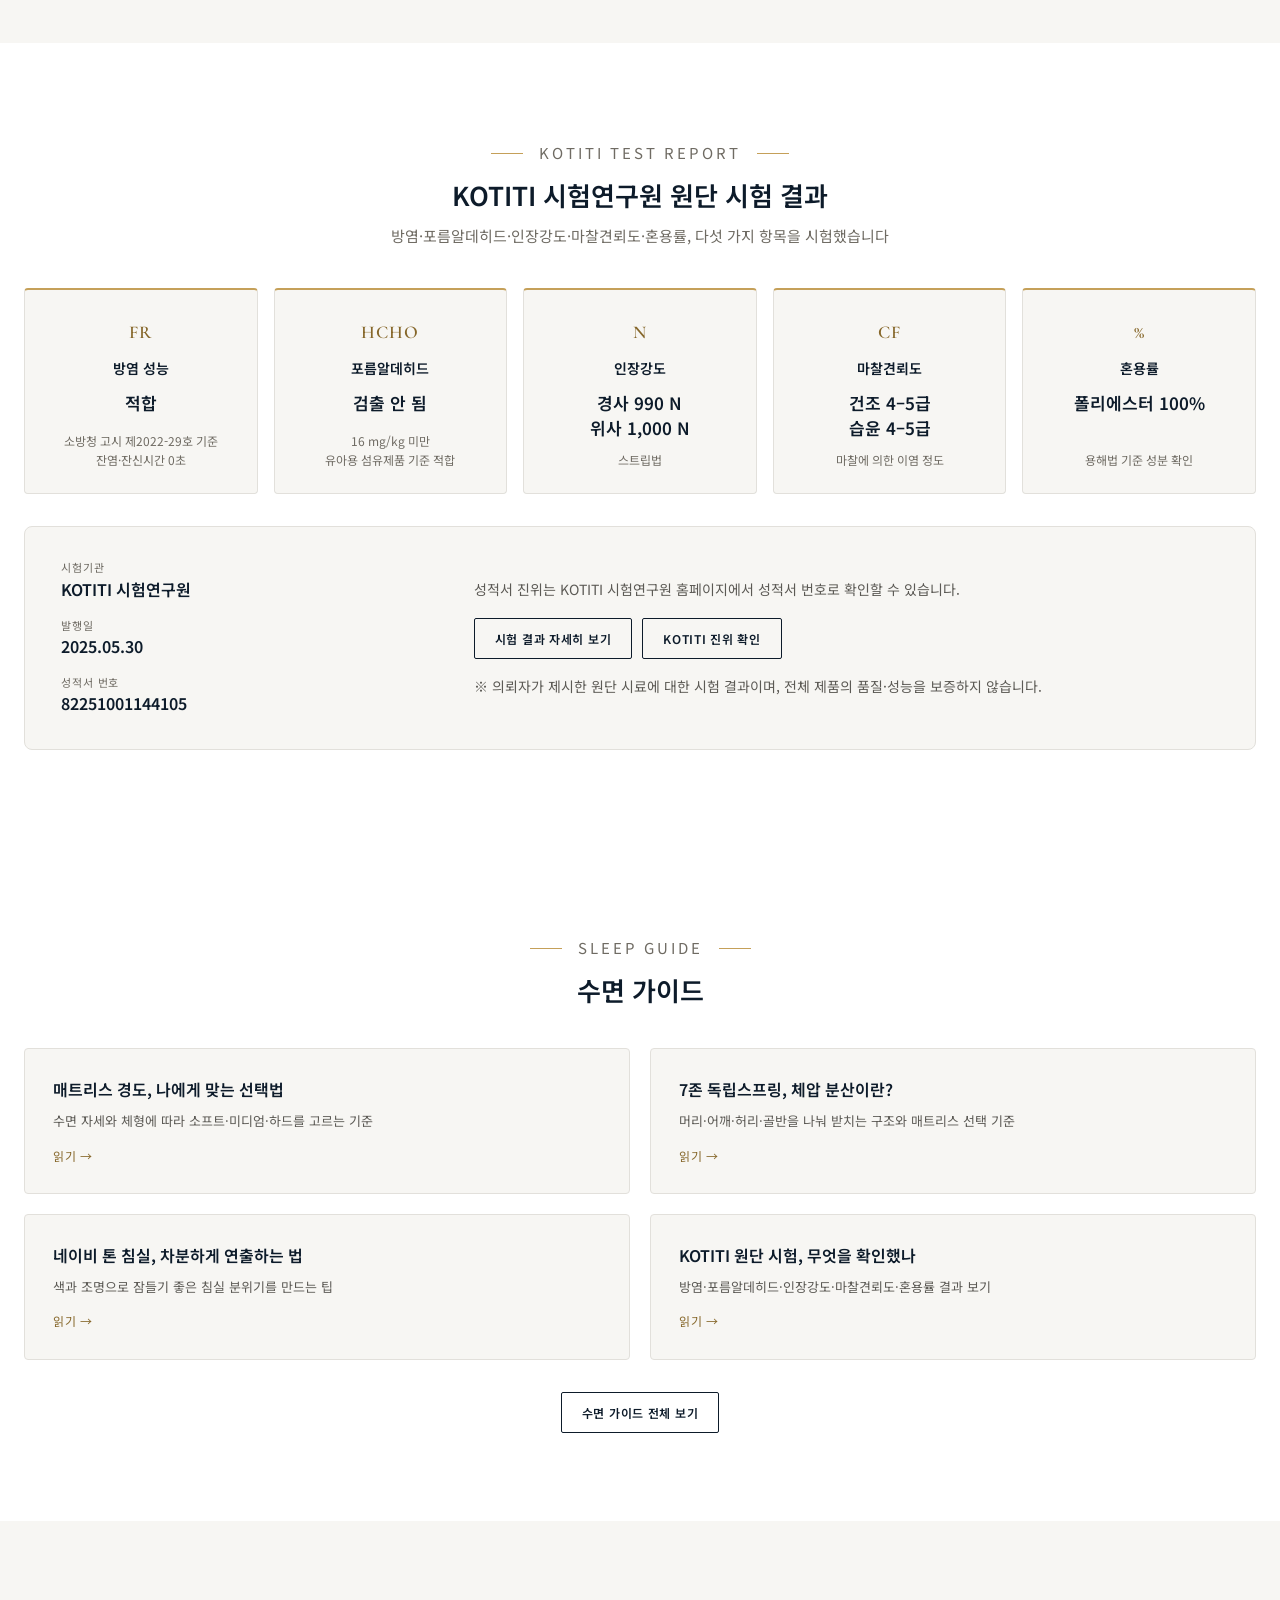
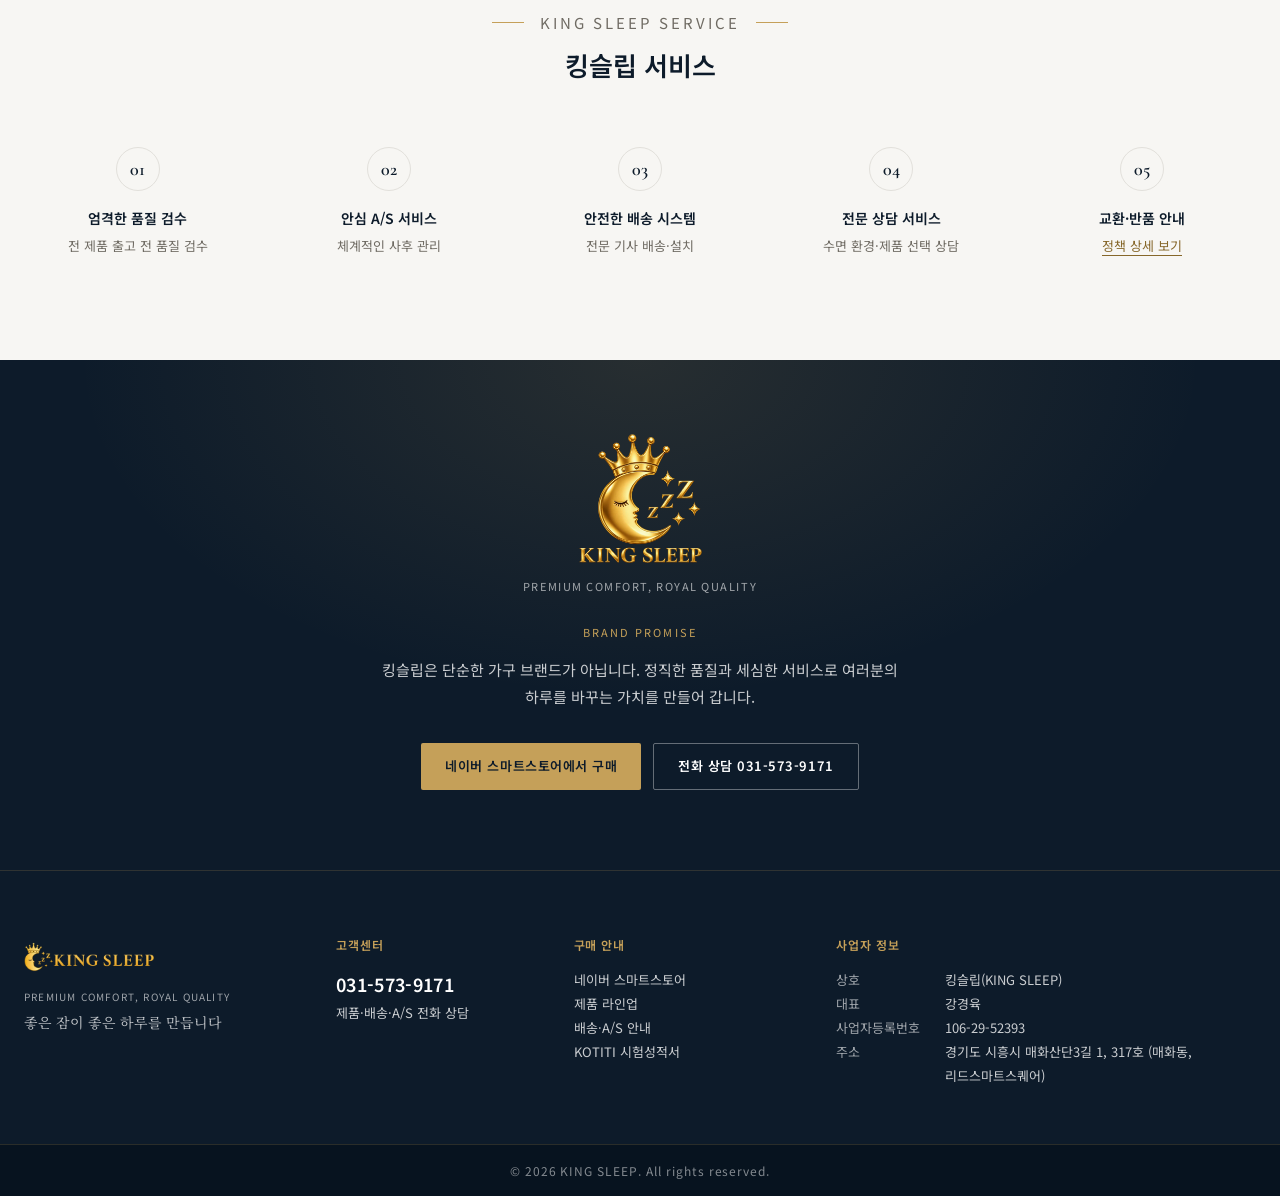
==== commit 528e1f13: "Launch-ready kingsleep.co.kr: real business facts, SEO, official logos. Replace mock-up placeholders" ====
--- a/index.html
+++ b/index.html
@@ -3,432 +3,365 @@
 <head>
   <meta charset="UTF-8">
   <meta name="viewport" content="width=device-width, initial-scale=1.0">
-  <title>KING SLEEP — 프리미엄 수면 가구</title>
-  <meta name="description" content="좋은 잠이 좋은 하루를 만듭니다. KING SLEEP 프리미엄 매트리스 & 침구 브랜드">
-  <meta property="og:title" content="KING SLEEP — 프리미엄 수면 가구">
-  <meta property="og:description" content="좋은 잠이 좋은 하루를 만듭니다. KING SLEEP 프리미엄 매트리스 & 침구 브랜드">
-  <meta property="og:image" content="https://kingsleep-website.vercel.app/assets/og-image.jpg">
+  <title>킹슬립 KING SLEEP | 국내 제작 프리미엄 매트리스</title>
+  <meta name="description" content="좋은 잠이 좋은 하루를 만듭니다. 킹슬립(KING SLEEP)은 국내에서 제작하는 프리미엄 매트리스 브랜드입니다. 제품 정보를 확인하고 네이버 스마트스토어에서 구매하세요.">
+  <meta name="naver-site-verification" content="238ad674a8a3640e74eaf7b9d051778ae6ffa362" />
+  <link rel="canonical" href="https://kingsleep.co.kr/">
+  <meta property="og:type" content="website">
+  <meta property="og:site_name" content="킹슬립 KING SLEEP">
+  <meta property="og:locale" content="ko_KR">
+  <meta property="og:title" content="킹슬립 KING SLEEP | 국내 제작 프리미엄 매트리스">
+  <meta property="og:description" content="좋은 잠이 좋은 하루를 만듭니다. 국내에서 제작하는 프리미엄 매트리스 브랜드, 킹슬립입니다.">
+  <meta property="og:url" content="https://kingsleep.co.kr/">
+  <meta property="og:image" content="https://kingsleep.co.kr/assets/og-image.jpg">
   <meta property="og:image:width" content="1200">
   <meta property="og:image:height" content="630">
-  <meta property="og:url" content="https://kingsleep-website.vercel.app/">
-  <meta property="og:type" content="website">
-  <meta property="og:locale" content="ko_KR">
-  <meta property="og:site_name" content="KING SLEEP">
+  <meta property="og:image:alt" content="킹슬립 KING SLEEP 로고와 슬로건 '좋은 잠이 좋은 하루를 만듭니다'">
   <meta name="twitter:card" content="summary_large_image">
-  <meta name="twitter:title" content="KING SLEEP — 프리미엄 수면 가구">
-  <meta name="twitter:description" content="좋은 잠이 좋은 하루를 만듭니다. KING SLEEP 프리미엄 매트리스 & 침구 브랜드">
-  <meta name="twitter:image" content="https://kingsleep-website.vercel.app/assets/og-image.jpg">
+  <meta name="twitter:title" content="킹슬립 KING SLEEP | 국내 제작 프리미엄 매트리스">
+  <meta name="twitter:description" content="좋은 잠이 좋은 하루를 만듭니다. 국내에서 제작하는 프리미엄 매트리스 브랜드, 킹슬립입니다.">
+  <meta name="twitter:image" content="https://kingsleep.co.kr/assets/og-image.jpg">
+  <meta name="theme-color" content="#0D1B2A">
+  <link rel="icon" href="assets/favicon.ico" sizes="any">
+  <link rel="icon" type="image/png" sizes="32x32" href="assets/favicon-32x32.png">
+  <link rel="icon" type="image/png" sizes="16x16" href="assets/favicon-16x16.png">
+  <link rel="apple-touch-icon" sizes="180x180" href="assets/apple-touch-icon.png">
+  <link rel="manifest" href="site.webmanifest">
   <link rel="preconnect" href="https://fonts.googleapis.com">
   <link rel="preconnect" href="https://fonts.gstatic.com" crossorigin>
-  <link href="https://fonts.googleapis.com/css2?family=Cormorant+Garamond:wght@500;600;700&family=Noto+Sans+KR:wght@300;400;500;600&family=Noto+Serif+KR:wght@400;500&display=swap" rel="stylesheet">
-  <link rel="stylesheet" href="css/styles.css?v=8">
-  <link rel="stylesheet" href="css/components.css?v=8">
-  <link rel="icon" href="assets/favicon.ico" sizes="any">
-  <link rel="icon" type="image/png" sizes="16x16" href="assets/favicon-16x16.png">
-  <link rel="icon" type="image/png" sizes="32x32" href="assets/favicon-32x32.png">
-  <link rel="apple-touch-icon" sizes="180x180" href="assets/apple-touch-icon.png">
-  <link rel="manifest" href="site.webmanifest">
-  <meta name="theme-color" content="#0D1B2A">
+  <link rel="stylesheet" href="https://fonts.googleapis.com/css2?family=Cormorant+Garamond:wght@600&family=Noto+Sans+KR:wght@400;500;600&family=Noto+Serif+KR:wght@400;600&display=swap">
+  <link rel="stylesheet" href="css/styles.css?v=9">
+  <link rel="stylesheet" href="css/components.css?v=9">
   <script type="application/ld+json">
   {
     "@context": "https://schema.org",
-    "@type": "Organization",
-    "name": "KING SLEEP",
-    "url": "https://kingsleep.co.kr",
-    "logo": "https://kingsleep-website.vercel.app/assets/logo-mark.png",
-    "description": "프리미엄 수면 가구 브랜드",
-    "telephone": "070-1234-5678"
+    "@graph": [
+      {
+        "@type": "Organization",
+        "@id": "https://kingsleep.co.kr/#organization",
+        "name": "킹슬립",
+        "alternateName": "KING SLEEP",
+        "url": "https://kingsleep.co.kr/",
+        "logo": "https://kingsleep.co.kr/assets/logo-ks-navy-stacked.png",
+        "image": "https://kingsleep.co.kr/assets/og-image.jpg",
+        "description": "국내에서 제작하는 프리미엄 매트리스 브랜드",
+        "slogan": "좋은 잠이 좋은 하루를 만듭니다",
+        "telephone": "+82-31-573-9171",
+        "address": {
+          "@type": "PostalAddress",
+          "streetAddress": "매화산단3길 1, 317호 (매화동, 리드스마트스퀘어)",
+          "addressLocality": "시흥시",
+          "addressRegion": "경기도",
+          "addressCountry": "KR"
+        },
+        "contactPoint": {
+          "@type": "ContactPoint",
+          "telephone": "+82-31-573-9171",
+          "contactType": "customer service",
+          "areaServed": "KR",
+          "availableLanguage": "Korean"
+        },
+        "sameAs": ["https://smartstore.naver.com/kingsleep"]
+      },
+      {
+        "@type": "WebSite",
+        "@id": "https://kingsleep.co.kr/#website",
+        "url": "https://kingsleep.co.kr/",
+        "name": "킹슬립 KING SLEEP",
+        "inLanguage": "ko-KR",
+        "publisher": { "@id": "https://kingsleep.co.kr/#organization" }
+      }
+    ]
   }
   </script>
 </head>
 <body>
+  <a class="skip-link" href="#main">본문 바로가기</a>
 
   <div class="top-banner">
     <span class="top-banner__item top-banner__rotate">제품 안내 사이트 · 구매는 네이버 스마트스토어</span>
-    <span class="top-banner__dot"></span>
-    <a href="#" data-smartstore class="top-banner__item">스마트스토어 바로가기 →</a>
+    <span class="top-banner__dot" aria-hidden="true"></span>
+    <a href="https://smartstore.naver.com/kingsleep" data-smartstore target="_blank" rel="noopener" class="top-banner__item top-banner__link">스마트스토어 바로가기 →</a>
   </div>
 
   <header class="header">
     <div class="container header__inner">
-      <a href="index.html" class="logo" aria-label="KING SLEEP 홈">
-        <img src="assets/logo-mark.png" alt="" class="logo__mark" aria-hidden="true">
-        <span class="logo__copy">
-          <span class="logo__wordmark">KING SLEEP</span>
-          <span class="logo__slogan">Premium Comfort, Royal Quality</span>
-        </span>
+      <a href="./" class="logo" aria-label="킹슬립 KING SLEEP 홈">
+        <img src="assets/logo-ks-navy.webp" alt="" class="logo__img" width="406" height="104">
+        <span class="logo__slogan">Premium Comfort, Royal Quality</span>
       </a>
-      <nav class="nav">
-        <a href="index.html" class="active">홈</a>
+      <nav class="nav" id="site-nav" aria-label="주요 메뉴">
+        <a href="./" class="active" aria-current="page">홈</a>
         <a href="products.html">제품</a>
-        <a href="#reviews">리뷰</a>
-        <a href="#stores">매장</a>
+        <a href="kotiti-report.html">시험성적서</a>
         <a href="sleep-hub.html">수면가이드</a>
-        <a href="#trust">품질인증</a>
+        <a href="service-policy.html">배송·A/S</a>
       </nav>
       <div class="header__actions">
-        <a href="#" data-smartstore class="btn-smartstore-header">스마트스토어</a>
-        <button class="menu-toggle" aria-label="메뉴" aria-expanded="false"><span></span><span></span><span></span></button>
+        <a href="https://smartstore.naver.com/kingsleep" data-smartstore target="_blank" rel="noopener" class="btn-smartstore-header">스마트스토어</a>
+        <button type="button" class="menu-toggle" aria-label="메뉴 열기" aria-expanded="false" aria-controls="site-nav"><span></span><span></span><span></span></button>
       </div>
     </div>
   </header>
 
-  <section class="hero">
-    <div class="hero__content">
-      <div class="hero__brand">
-        <img src="assets/logo-mark-gold.png" alt="" class="hero__brand-mark" aria-hidden="true">
-        <div class="hero__brand-wordmark">KING SLEEP</div>
-        <div class="hero__brand-slogan">Premium Comfort, Royal Quality</div>
-        <div class="hero__brand-tagline">좋은 잠이 좋은 하루를 만듭니다</div>
-      </div>
-      <div class="hero__values">
-        <div class="hero__value">
-          <div class="hero__value-icon">◆</div>
-          <div class="hero__value-title">PREMIUM QUALITY</div>
-          <div class="hero__value-desc">엄선된 소재와<br>철저한 품질관리</div>
-        </div>
-        <div class="hero__value">
-          <div class="hero__value-icon">☁</div>
-          <div class="hero__value-title">DEEP COMFORT</div>
-          <div class="hero__value-desc">인체공학 설계와<br>깊은 휴식</div>
-        </div>
-        <div class="hero__value">
-          <div class="hero__value-icon">⛨</div>
-          <div class="hero__value-title">DURABLE DESIGN</div>
-          <div class="hero__value-desc">세련된 디자인과<br>견고한 구조</div>
-        </div>
-        <div class="hero__value">
-          <div class="hero__value-icon">❧</div>
-          <div class="hero__value-title">HEALTHY LIVING</div>
-          <div class="hero__value-desc">친환경 소재와<br>건강한 생활환경</div>
-        </div>
-      </div>
-    </div>
-    <div class="hero__visual">
-      <img src="assets/images/hero-bedroom.jpg" alt="킹슬립 프리미엄 네이비 침실 인테리어">
-    </div>
-  </section>
-
-  <section class="first-fold" id="collection">
-    <div class="container">
-      <div class="section-label">
-        <div class="section-label__eyebrow">PRODUCT LINEUP</div>
-        <h2>킹슬립 제품 라인업</h2>
-        <p>제품 정보를 확인하신 후, 구매는 스마트스토어에서 진행해 주세요</p>
-      </div>
-
-      <div class="purchase-notice-bar" id="purchase-notice"></div>
-
-      <div class="promo-strip">
-        <a href="product.html?id=royal-signature" class="promo-card">
-          <img src="assets/images/mattress-royal.jpg" alt="로얄 시그니처 매트리스">
-          <div class="promo-card__overlay">
-            <span class="promo-card__badge">BEST SELLER</span>
-            <span class="promo-card__title">로얄 시그니처 매트리스</span>
+  <main id="main">
+    <section class="hero" aria-labelledby="hero-title">
+      <div class="hero__content">
+        <div class="hero__brand">
+          <h1 id="hero-title" class="hero__title">
+            <img src="assets/logo-ks-gold-stacked.webp" alt="킹슬립 KING SLEEP" class="hero__logo" width="494" height="520">
+          </h1>
+          <p class="hero__brand-slogan" lang="en">Premium Comfort, Royal Quality</p>
+          <p class="hero__brand-tagline">좋은 잠이 좋은 하루를 만듭니다</p>
+          <p class="hero__lead">국내에서 제작하는 프리미엄 매트리스 브랜드입니다.<br>제품 정보는 이곳에서, 구매는 네이버 스마트스토어에서.</p>
+          <div class="hero__actions">
+            <a href="#collection" class="btn-gold">제품 라인업 보기</a>
+            <a href="https://smartstore.naver.com/kingsleep" data-smartstore target="_blank" rel="noopener" class="btn-ghost">스마트스토어 바로가기</a>
           </div>
-        </a>
-        <a href="product.html?id=deep-sleep-set" class="promo-card">
-          <img src="assets/images/bedding-deep.jpg" alt="딥 슬립 베딩 세트">
-          <div class="promo-card__overlay">
-            <span class="promo-card__badge">NEW</span>
-            <span class="promo-card__title">딥 슬립 베딩 세트</span>
+        </div>
+        <ul class="hero__values" aria-label="킹슬립 4가지 가치">
+          <li class="hero__value">
+            <span class="hero__value-icon" aria-hidden="true"><svg viewBox="0 0 24 24" fill="none" stroke="currentColor" stroke-width="1.4" stroke-linejoin="round"><path d="M6.5 4h11L21 9.5 12 20 3 9.5z"/><path d="M3 9.5h18M9.5 4 8 9.5l4 10.5 4-10.5L14.5 4"/></svg></span>
+            <span class="hero__value-title" lang="en">PREMIUM QUALITY</span>
+            <span class="hero__value-desc">엄선된 소재와<br>철저한 품질관리</span>
+          </li>
+          <li class="hero__value">
+            <span class="hero__value-icon" aria-hidden="true"><svg viewBox="0 0 24 24" fill="none" stroke="currentColor" stroke-width="1.4" stroke-linejoin="round"><path d="M7.5 18.5h9.5a4 4 0 0 0 .6-7.95A5.8 5.8 0 0 0 6.4 9.6a4.5 4.5 0 0 0 1.1 8.9z"/></svg></span>
+            <span class="hero__value-title" lang="en">DEEP COMFORT</span>
+            <span class="hero__value-desc">인체공학 설계와<br>깊은 휴식</span>
+          </li>
+          <li class="hero__value">
+            <span class="hero__value-icon" aria-hidden="true"><svg viewBox="0 0 24 24" fill="none" stroke="currentColor" stroke-width="1.4" stroke-linejoin="round"><path d="M12 3.5 19 6v5.5c0 4.3-2.9 7.7-7 9-4.1-1.3-7-4.7-7-9V6z"/></svg></span>
+            <span class="hero__value-title" lang="en">DURABLE DESIGN</span>
+            <span class="hero__value-desc">세련된 디자인과<br>견고한 구조</span>
+          </li>
+          <li class="hero__value">
+            <span class="hero__value-icon" aria-hidden="true"><svg viewBox="0 0 24 24" fill="none" stroke="currentColor" stroke-width="1.4" stroke-linecap="round" stroke-linejoin="round"><path d="M5 19.5C5 11 10 5.5 19.5 4.5 19.5 14 14 19 5 19.5z"/><path d="M5 19.5 13 11.5"/></svg></span>
+            <span class="hero__value-title" lang="en">HEALTHY LIVING</span>
+            <span class="hero__value-desc">친환경 소재와<br>건강한 생활환경</span>
+          </li>
+        </ul>
+      </div>
+      <div class="hero__visual">
+        <img src="assets/images/hero-bedroom.jpg" srcset="assets/images/hero-bedroom-1200.jpg 1200w, assets/images/hero-bedroom.jpg 2000w" sizes="(max-width: 1024px) 100vw, 55vw" alt="네이비 톤으로 연출한 침실 인테리어" width="2000" height="1333" fetchpriority="high">
+      </div>
+    </section>
+
+    <section class="first-fold" id="collection" aria-labelledby="collection-title">
+      <div class="container">
+        <div class="section-label">
+          <p class="section-label__eyebrow" lang="en">PRODUCT LINEUP</p>
+          <h2 id="collection-title">킹슬립 제품 라인업</h2>
+        </div>
+
+        <p class="purchase-notice-bar" data-purchase-notice>본 사이트는 제품 안내용입니다. 가격 확인·구매·결제는 네이버 스마트스토어에서 진행됩니다.</p>
+
+        <div class="collection-controls">
+          <div class="category-filters" role="group" aria-label="제품 분류">
+            <button type="button" class="category-filter active" data-category="all">전체</button>
+            <button type="button" class="category-filter" data-category="mattress">매트리스</button>
+            <button type="button" class="category-filter" data-category="bedding">베딩</button>
+            <button type="button" class="category-filter" data-category="headboard">헤드보드</button>
           </div>
-        </a>
-        <a href="product.html?id=royal-headboard" class="promo-card">
-          <img src="assets/images/headboard-royal.jpg" alt="프리미엄 헤드보드">
-          <div class="promo-card__overlay">
-            <span class="promo-card__badge">EVENT</span>
-            <span class="promo-card__title">프리미엄 헤드보드 · 15% OFF</span>
+        </div>
+
+        <div class="product-grid" id="product-grid">
+          <noscript><p class="catalog-empty"><a href="products.html">제품 라인업 페이지에서 전체 제품을 확인하세요.</a></p></noscript>
+        </div>
+
+        <div class="collection-hero">
+          <a href="products.html#lineup-mattress" class="collection-hero__item">
+            <img src="assets/images/collection-mattress.jpg" alt="매트리스 라인업" width="1067" height="1600" decoding="async">
+            <div class="collection-hero__overlay">
+              <h3 lang="en">MATTRESS</h3>
+              <span>매트리스 라인업 보기 →</span>
+            </div>
+          </a>
+          <a href="products.html#lineup-bedding" class="collection-hero__item">
+            <img src="assets/images/collection-bedding.jpg" alt="베딩 라인업" width="1600" height="1067" decoding="async">
+            <div class="collection-hero__overlay">
+              <h3 lang="en">BEDDING</h3>
+              <span>베딩 라인업 보기 →</span>
+            </div>
+          </a>
+        </div>
+      </div>
+    </section>
+
+    <section class="about" id="about" aria-labelledby="about-title">
+      <div class="container">
+        <div class="section-label">
+          <p class="section-label__eyebrow" lang="en">ABOUT KING SLEEP</p>
+          <h2 id="about-title">수면의 품격을 높이는 <span class="keep">프리미엄 가구 브랜드</span></h2>
+        </div>
+        <p class="about__intro">킹슬립은 품질과 디자인, 그리고 편안함을 최우선으로 생각합니다. 엄선된 소재로 국내에서 제작한 매트리스가 일상에 진정한 휴식과 가치를 더합니다.</p>
+      </div>
+    </section>
+
+    <section class="trust" id="trust" aria-labelledby="trust-title">
+      <div class="container">
+        <div class="section-label">
+          <p class="section-label__eyebrow" lang="en">KOTITI TEST REPORT</p>
+          <h2 id="trust-title">KOTITI 시험연구원 원단 시험 결과</h2>
+          <p>방염·포름알데히드·인장강도·마찰견뢰도·혼용률, 다섯 가지 항목을 시험했습니다</p>
+        </div>
+        <ul class="trust__grid">
+          <li class="trust-card">
+            <span class="trust-card__icon" aria-hidden="true">FR</span>
+            <h3>방염 성능</h3>
+            <p class="trust-card__result">적합</p>
+            <p class="trust-card__basis">소방청 고시 제2022-29호 기준<br>잔염·잔신시간 0초</p>
+          </li>
+          <li class="trust-card">
+            <span class="trust-card__icon" aria-hidden="true">HCHO</span>
+            <h3>포름알데히드</h3>
+            <p class="trust-card__result">검출 안 됨</p>
+            <p class="trust-card__basis">16 mg/kg 미만<br>유아용 섬유제품 기준 적합</p>
+          </li>
+          <li class="trust-card">
+            <span class="trust-card__icon" aria-hidden="true">N</span>
+            <h3>인장강도</h3>
+            <p class="trust-card__result">경사 990 N<br>위사 1,000 N</p>
+            <p class="trust-card__basis">스트립법</p>
+          </li>
+          <li class="trust-card">
+            <span class="trust-card__icon" aria-hidden="true">CF</span>
+            <h3>마찰견뢰도</h3>
+            <p class="trust-card__result">건조 4–5급<br>습윤 4–5급</p>
+            <p class="trust-card__basis">마찰에 의한 이염 정도</p>
+          </li>
+          <li class="trust-card">
+            <span class="trust-card__icon" aria-hidden="true">%</span>
+            <h3>혼용률</h3>
+            <p class="trust-card__result">폴리에스터 100%</p>
+            <p class="trust-card__basis">용해법 기준 성분 확인</p>
+          </li>
+        </ul>
+        <div class="trust-report">
+          <dl class="trust-report__facts">
+            <div><dt>시험기관</dt><dd>KOTITI 시험연구원</dd></div>
+            <div><dt>발행일</dt><dd>2025.05.30</dd></div>
+            <div><dt>성적서 번호</dt><dd>82251001144105</dd></div>
+          </dl>
+          <div class="trust-report__info">
+            <p>성적서 진위는 KOTITI 시험연구원 홈페이지에서 성적서 번호로 확인할 수 있습니다.</p>
+            <div class="trust-report__actions">
+              <a href="kotiti-report.html" class="btn-outline">시험 결과 자세히 보기</a>
+              <a href="https://cs.kotiti-global.com/" class="btn-outline" target="_blank" rel="noopener">KOTITI 진위 확인</a>
+            </div>
+            <p class="trust-report__note">※ 의뢰자가 제시한 원단 시료에 대한 시험 결과이며, 전체 제품의 품질·성능을 보증하지 않습니다.</p>
           </div>
-        </a>
-      </div>
-
-      <div class="collection-controls">
-        <div class="collection-tabs">
-          <button class="collection-tab active" data-tab="all">전체</button>
-          <button class="collection-tab" data-tab="best">BEST</button>
-          <button class="collection-tab" data-tab="new">NEW</button>
-        </div>
-        <div class="category-filters">
-          <button class="category-filter active" data-category="all">전체</button>
-          <button class="category-filter" data-category="mattress">매트리스</button>
-          <button class="category-filter" data-category="bedding">베딩</button>
-          <button class="category-filter" data-category="headboard">헤드보드</button>
-        </div>
-      </div>
-
-      <div class="product-grid" id="product-grid"></div>
-
-      <div class="collection-hero">
-        <a href="products.html#lineup-mattress" class="collection-hero__item">
-          <img src="assets/images/collection-mattress.jpg" alt="매트리스 컬렉션">
-          <div class="collection-hero__overlay">
-            <h3>MATTRESS</h3>
-            <span>컬렉션 보기 →</span>
-          </div>
-        </a>
-        <a href="products.html#lineup-bedding" class="collection-hero__item">
-          <img src="assets/images/collection-bedding.jpg" alt="베딩 컬렉션">
-          <div class="collection-hero__overlay">
-            <h3>BEDDING</h3>
-            <span>컬렉션 보기 →</span>
-          </div>
-        </a>
-      </div>
-    </div>
-  </section>
-
-  <section class="reviews" id="reviews">
-    <div class="container">
-      <div class="section-label">
-        <div class="section-label__eyebrow">KING SLEEP REVIEW</div>
-        <h2>고객이 직접 남긴 수면 이야기</h2>
-      </div>
-      <div class="reviews__stats">
-        <div class="reviews__stat">
-          <div class="reviews__stat-value">4.9</div>
-          <div class="reviews__stat-label">평균 평점</div>
-        </div>
-        <div class="reviews__stat">
-          <div class="reviews__stat-value">351+</div>
-          <div class="reviews__stat-label">구매 리뷰</div>
-        </div>
-        <div class="reviews__stat">
-          <div class="reviews__stat-value">96%</div>
-          <div class="reviews__stat-label">재구매 의향</div>
-        </div>
-      </div>
-      <div class="reviews-grid" id="reviews-grid"></div>
-    </div>
-  </section>
-
-  <section class="family-cases" id="family-cases">
-    <div class="container">
-      <div class="section-label">
-        <div class="section-label__eyebrow">KING SLEEP CASE</div>
-        <h2>가족·라이프스타일별 수면 솔루션</h2>
-        <p>신혼·가족·시니어, 라이프스타일별 실제 사용 사례</p>
-      </div>
-      <div class="family-cases__grid" id="family-cases-grid"></div>
-    </div>
-  </section>
-
-  <section class="styling" id="styling">
-    <div class="container">
-      <div class="section-label">
-        <div class="section-label__eyebrow">BEDROOM STYLING</div>
-        <h2>침실 스타일링 갤러리</h2>
-        <p>킹슬립이 제안하는 프리미엄 침실 연출</p>
-      </div>
-      <div class="styling-gallery" id="styling-gallery"></div>
-    </div>
-  </section>
-
-  <section class="about" id="about">
-    <div class="container">
-      <div class="section-label">
-        <div class="section-label__eyebrow">ABOUT KING SLEEP</div>
-        <h2>수면의 품격을 높이는 프리미엄 가구 브랜드</h2>
-      </div>
-      <div class="about__intro">
-        <p>킹슬립은 단순한 가구가 아닌, 하루의 시작을 바꾸는 가치를 만듭니다. 엄선된 소재, 정직한 품질, 세심한 서비스로 여러분의 수면 환경을 완성합니다.</p>
-      </div>
-      <div class="brand-story">
-        <div class="brand-story__timeline" id="brand-timeline"></div>
-      </div>
-      <div class="values-grid">
-        <div class="value-item">
-          <div class="value-item__icon">◆</div>
-          <h3>PREMIUM QUALITY <span>프리미엄 품질</span></h3>
-          <p>최상급 소재를 엄선하고, 엄격한 품질 검수를 통해 완성도 높은 제품만을 선보입니다.</p>
-        </div>
-        <div class="value-item">
-          <div class="value-item__icon">☁</div>
-          <h3>DEEP COMFORT <span>깊은 편안함</span></h3>
-          <p>인체공학적 설계로 체압을 균등 분산, 깊고 편안한 수면을 선사합니다.</p>
-        </div>
-        <div class="value-item">
-          <div class="value-item__icon">⛨</div>
-          <h3>DURABLE DESIGN <span>견고한 디자인</span></h3>
-          <p>세련된 디자인과 견고한 구조로 오래도록 변치 않는 가치를 제공합니다.</p>
-        </div>
-        <div class="value-item">
-          <div class="value-item__icon">❧</div>
-          <h3>HEALTHY LIVING <span>건강한 생활</span></h3>
-          <p>친환경 인증 소재를 사용하여 안전하고 건강한 수면 환경을 조성합니다.</p>
-        </div>
-      </div>
-    </div>
-  </section>
-
-  <section class="trust" id="trust">
-    <div class="container">
-      <div class="section-label">
-        <div class="section-label__eyebrow">KOTITI TEST REPORT</div>
-        <h2>신뢰할 수 있는 시험기관의 엄격한 품질 검증</h2>
-        <p>안전한 원단, 검증된 품질</p>
-      </div>
-      <div class="trust__grid">
-        <div class="trust-card">
-          <div class="trust-card__icon">FR</div>
-          <h4>방염시험</h4>
-          <div class="trust-card__result">적합</div>
-          <p>소방청 기준 충족</p>
-        </div>
-        <div class="trust-card">
-          <div class="trust-card__icon">HCHO</div>
-          <h4>포름알데히드</h4>
-          <div class="trust-card__result">검출 안됨</div>
-          <p>16mg/kg 미만 · 유아용 기준</p>
-        </div>
-        <div class="trust-card">
-          <div class="trust-card__icon">KG</div>
-          <h4>인장강도</h4>
-          <div class="trust-card__result">990N / 1,000N</div>
-          <p>높은 내구성 확인</p>
-        </div>
-        <div class="trust-card">
-          <div class="trust-card__icon">CF</div>
-          <h4>마찰견뢰도</h4>
-          <div class="trust-card__result">4–5등급</div>
-          <p>건조·습윤 모두 우수</p>
-        </div>
-        <div class="trust-card">
-          <div class="trust-card__icon">100%</div>
-          <h4>혼용률</h4>
-          <div class="trust-card__result">Polyester</div>
-          <p>정확한 소재 표기</p>
-        </div>
-      </div>
-      <div class="cert-logos">
-        <span>KC 마크</span>
-        <span>KATRI</span>
-        <span>ISO 9001</span>
-        <span>E0 등급</span>
-        <span>FIRA</span>
-      </div>
-      <div class="trust-report">
-        <div class="trust-report__qr">
-          <img src="assets/kotiti-qr.png" alt="KOTITI 시험성적서 QR 인증">
-        </div>
-        <div class="trust-report__info">
-          <h3>KOTITI 시험성적서 원본 확인</h3>
-          <p>QR 코드를 스캔하거나 아래 버튼으로 공식 시험성적서를 확인하세요. 방염·포름알데히드·인장강도·마찰견뢰도·혼용률 전 항목 검증 완료.</p>
-          <p class="trust-report__meta">시험기관: KOTITI · 발급일: 2025.05.30 · 성적서 번호: KS-2025-0526</p>
-          <a href="kotiti-report.html" class="btn-outline">시험성적서 전문 보기</a>
-        </div>
-      </div>
-    </div>
-  </section>
-
-  <section class="stores" id="stores">
-    <div class="container">
-      <div class="section-label">
-        <div class="section-label__eyebrow">STORE LOCATOR</div>
-        <h2>매장 안내 · 매트리스 체험</h2>
-        <p>가까운 매장에서 직접 누워보고 상담받으세요</p>
-      </div>
-      <div class="store-cta-bar">
-        <p>전국 체험관에서 10–15분 누워보기</p>
-        <div class="store-cta-bar__actions">
-          <a href="tel:07012345678" class="btn-outline">전화 예약 070-1234-5678</a>
-          <a href="service-policy.html#experience" class="btn-outline">체험·배송 안내</a>
-        </div>
-      </div>
-      <div class="stores-grid" id="stores-grid"></div>
-    </div>
-  </section>
-
-  <section class="sleep-hub" id="sleep-hub">
-    <div class="container">
-      <div class="section-label">
-        <div class="section-label__eyebrow">SLEEP GUIDE</div>
-        <h2>수면 가이드 · 브랜드 스토리</h2>
-      </div>
-      <div class="articles-grid" id="articles-grid"></div>
-      <p style="text-align:center;margin-top:32px">
-        <a href="sleep-hub.html" class="btn-outline">수면 가이드 전체 보기</a>
-      </p>
-    </div>
-  </section>
-
-  <section class="service" id="service">
-    <div class="container">
-      <div class="section-label">
-        <div class="section-label__eyebrow">KING SLEEP SERVICE</div>
-        <h2>킹슬립 서비스</h2>
-      </div>
-      <div class="service__grid">
-        <div class="service-item"><div class="service-item__icon">01</div><h4>엄격한 품질 검수</h4><p>출고 전 이중 품질 검사</p></div>
-        <div class="service-item"><div class="service-item__icon">02</div><h4>안심 A/S 서비스</h4><p>체계적인 사후 관리</p></div>
-        <div class="service-item"><div class="service-item__icon">03</div><h4>안전 배송 시스템</h4><p>전문 기사 배송·설치</p></div>
-        <div class="service-item"><div class="service-item__icon">04</div><h4>전문 상담 서비스</h4><p>수면 환경 맞춤 컨설팅</p></div>
-        <div class="service-item"><div class="service-item__icon">05</div><h4>교환·반품 안내</h4><p><a href="service-policy.html">정책 상세 보기 →</a></p></div>
-      </div>
-    </div>
-  </section>
-
-  <section class="brand-promise">
-    <div class="container">
-      <div class="brand-promise__brand">
-        <img src="assets/logo-mark-gold.png" alt="" class="brand-promise__mark" aria-hidden="true">
-        <div class="brand-promise__wordmark">KING SLEEP</div>
-        <div class="brand-promise__slogan">Premium Comfort, Royal Quality</div>
-      </div>
-      <div class="brand-promise__label">BRAND PROMISE</div>
-      <p>킹슬립은 단순한 가구 브랜드가 아닙니다. 정직한 품질과 세심한 서비스로 여러분의 하루를 바꾸는 가치를 만들어 갑니다.</p>
-    </div>
-  </section>
+        </div>
+      </div>
+    </section>
+
+    <section class="sleep-hub" id="sleep-hub" aria-labelledby="guide-title">
+      <div class="container">
+        <div class="section-label">
+          <p class="section-label__eyebrow" lang="en">SLEEP GUIDE</p>
+          <h2 id="guide-title">수면 가이드</h2>
+        </div>
+        <div class="articles-grid">
+          <a href="sleep-hub.html#firmness" class="article-card">
+            <h3 class="article-card__title">매트리스 경도, 나에게 맞는 선택법</h3>
+            <p class="article-card__excerpt">수면 자세와 체형에 따라 소프트·미디엄·하드를 고르는 기준</p>
+            <span class="article-card__link">읽기 →</span>
+          </a>
+          <a href="sleep-hub.html#spring" class="article-card">
+            <h3 class="article-card__title">7존 독립스프링, 체압 분산이란?</h3>
+            <p class="article-card__excerpt">머리·어깨·허리·골반을 나눠 받치는 구조와 매트리스 선택 기준</p>
+            <span class="article-card__link">읽기 →</span>
+          </a>
+          <a href="sleep-hub.html#interior" class="article-card">
+            <h3 class="article-card__title">네이비 톤 침실, 차분하게 연출하는 법</h3>
+            <p class="article-card__excerpt">색과 조명으로 잠들기 좋은 침실 분위기를 만드는 팁</p>
+            <span class="article-card__link">읽기 →</span>
+          </a>
+          <a href="kotiti-report.html" class="article-card">
+            <h3 class="article-card__title">KOTITI 원단 시험, 무엇을 확인했나</h3>
+            <p class="article-card__excerpt">방염·포름알데히드·인장강도·마찰견뢰도·혼용률 결과 보기</p>
+            <span class="article-card__link">읽기 →</span>
+          </a>
+        </div>
+        <p class="sleep-hub__more"><a href="sleep-hub.html" class="btn-outline">수면 가이드 전체 보기</a></p>
+      </div>
+    </section>
+
+    <section class="service" id="service" aria-labelledby="service-title">
+      <div class="container">
+        <div class="section-label">
+          <p class="section-label__eyebrow" lang="en">KING SLEEP SERVICE</p>
+          <h2 id="service-title">킹슬립 서비스</h2>
+        </div>
+        <ol class="service__grid">
+          <li class="service-item"><span class="service-item__icon" aria-hidden="true">01</span><h3>엄격한 품질 검수</h3><p>전 제품 출고 전 품질 검수</p></li>
+          <li class="service-item"><span class="service-item__icon" aria-hidden="true">02</span><h3>안심 A/S 서비스</h3><p>체계적인 사후 관리</p></li>
+          <li class="service-item"><span class="service-item__icon" aria-hidden="true">03</span><h3>안전한 배송 시스템</h3><p>전문 기사 배송·설치</p></li>
+          <li class="service-item"><span class="service-item__icon" aria-hidden="true">04</span><h3>전문 상담 서비스</h3><p>수면 환경·제품 선택 상담</p></li>
+          <li class="service-item"><span class="service-item__icon" aria-hidden="true">05</span><h3>교환·반품 안내</h3><p><a href="service-policy.html">정책 상세 보기</a></p></li>
+        </ol>
+      </div>
+    </section>
+
+    <section class="brand-promise" aria-labelledby="promise-title">
+      <div class="container">
+        <img src="assets/logo-ks-gold-stacked.webp" alt="" class="brand-promise__logo" width="494" height="520" decoding="async">
+        <p class="brand-promise__slogan" lang="en">Premium Comfort, Royal Quality</p>
+        <h2 id="promise-title" class="brand-promise__label" lang="en">BRAND PROMISE</h2>
+        <p class="brand-promise__text">킹슬립은 단순한 가구 브랜드가 아닙니다. 정직한 품질과 세심한 서비스로 여러분의 하루를 바꾸는 가치를 만들어 갑니다.</p>
+        <div class="brand-promise__actions">
+          <a href="https://smartstore.naver.com/kingsleep" data-smartstore target="_blank" rel="noopener" class="btn-gold">네이버 스마트스토어에서 구매</a>
+          <a href="tel:0315739171" class="btn-ghost">전화 상담 031-573-9171</a>
+        </div>
+      </div>
+    </section>
+  </main>
 
   <footer class="footer">
     <div class="container footer__grid">
-      <div class="footer__logo">
-        <img src="assets/logo-mark-gold.png" alt="" class="logo__mark" aria-hidden="true">
-        <div class="logo__copy">
-          <div class="logo__wordmark">KING SLEEP</div>
-          <div class="logo__slogan">Premium Comfort, Royal Quality</div>
-          <p class="logo__tagline">좋은 잠이 좋은 하루를 만듭니다</p>
-        </div>
-      </div>
       <div>
-        <h5>고객센터</h5>
+        <img src="assets/logo-ks-gold.webp" alt="킹슬립 KING SLEEP" class="footer__logo" width="370" height="120" decoding="async">
+        <p class="footer__slogan">Premium Comfort, Royal Quality</p>
+        <p class="footer__tagline">좋은 잠이 좋은 하루를 만듭니다</p>
+      </div>
+      <div>
+        <h2 class="footer__title">고객센터</h2>
         <ul>
-          <li><a href="tel:07012345678">070-1234-5678</a></li>
-          <li>평일 09:00 – 18:00</li>
-          <li>점심 12:00 – 13:00</li>
+          <li><a href="tel:0315739171" class="footer__tel">031-573-9171</a></li>
+          <li>제품·배송·A/S 전화 상담</li>
         </ul>
       </div>
       <div>
-        <h5>구매 안내</h5>
+        <h2 class="footer__title">구매 안내</h2>
         <ul>
-          <li><a href="#" data-smartstore>네이버 스마트스토어</a></li>
+          <li><a href="https://smartstore.naver.com/kingsleep" data-smartstore target="_blank" rel="noopener">네이버 스마트스토어</a></li>
           <li><a href="products.html">제품 라인업</a></li>
-          <li><a href="index.html#stores">매장 체험</a></li>
           <li><a href="service-policy.html">배송·A/S 안내</a></li>
+          <li><a href="kotiti-report.html">KOTITI 시험성적서</a></li>
         </ul>
       </div>
       <div>
-        <h5>회사 정보</h5>
-        <ul>
-          <li>(주)킹슬립 · 대표 홍길동</li>
-          <li>사업자등록번호 123-45-67890</li>
-          <li>서울특별시 강남구 테헤란로 123</li>
-        </ul>
+        <h2 class="footer__title">사업자 정보</h2>
+        <dl class="footer__biz">
+          <div><dt>상호</dt><dd>킹슬립(KING SLEEP)</dd></div>
+          <div><dt>대표</dt><dd>강경육</dd></div>
+          <div><dt>사업자등록번호</dt><dd>106-29-52393</dd></div>
+          <div><dt>주소</dt><dd>경기도 시흥시 매화산단3길 1, 317호 (매화동, 리드스마트스퀘어)</dd></div>
+        </dl>
       </div>
     </div>
-    <div class="footer__bottom">© KING SLEEP. ALL RIGHTS RESERVED.</div>
+    <p class="footer__bottom">© 2026 KING SLEEP. All rights reserved.</p>
   </footer>
 
   <div class="phone-cta">
-    <span class="phone-cta__sub">수면 전문 상담 · 무료 배송</span>
-    <a href="tel:07012345678" class="phone-cta__btn">
-      <svg width="18" height="18" fill="none" stroke="currentColor" stroke-width="2"><path d="M3 5a2 2 0 012-2h2l1 4-2 1a11 11 0 005 5l1-2 4 1v2a2 2 0 01-2 2h-1C7.8 16 3 11.2 3 5z"/></svg>
-      070-1234-5678
+    <span class="phone-cta__sub">전문 상담</span>
+    <a href="tel:0315739171" class="phone-cta__btn" aria-label="전화 상담 031-573-9171">
+      <svg width="18" height="18" viewBox="0 0 20 20" fill="none" stroke="currentColor" stroke-width="1.8" aria-hidden="true"><path d="M3 5a2 2 0 012-2h2l1 4-2 1a11 11 0 005 5l1-2 4 1v2a2 2 0 01-2 2h-1C7.8 16 3 11.2 3 5z"/></svg>
+      031-573-9171
     </a>
   </div>
 
-  <script src="js/data.js"></script>
-  <script src="js/main.js"></script>
-  <script>document.getElementById("purchase-notice").textContent = KING_SLEEP_DATA.purchaseNotice;</script>
+  <script src="js/data.js?v=9"></script>
+  <script src="js/main.js?v=9"></script>
 </body>
 </html>
--- a/css/styles.css
+++ b/css/styles.css
@@ -1,21 +1,24 @@
-/* King Sleep — Premium sleep furniture (navy · gold · linen) */
+/* KING SLEEP — premium sleep furniture (navy · gold · linen) */
 :root {
   --navy: #0d1b2a;
   --navy-deep: #07131f;
   --navy-light: #1b2d45;
-  --navy-mist: #243447;
-  --navy-wash: #eef1f4;
   --gold: #c5a059;
   --gold-light: #d4b87a;
+  --gold-ink: #86672a;
   --gold-muted: rgba(197, 160, 89, 0.15);
   --white: #ffffff;
-  --linen: #f6f3ed;
   --off-white: #f7f6f3;
   --gray-100: #f0efec;
   --gray-200: #e2e0db;
-  --gray-400: #9a968e;
+  --gray-400: #6f6b63;
   --gray-600: #5c5a55;
   --text: #1a1a1a;
+  --on-navy: rgba(255, 255, 255, 0.78);
+  --on-navy-muted: rgba(255, 255, 255, 0.6);
+  --font-sans: "Noto Sans KR", -apple-system, BlinkMacSystemFont, "Apple SD Gothic Neo", "Malgun Gothic", sans-serif;
+  --font-display: "Cormorant Garamond", "Noto Serif KR", Georgia, serif;
+  --font-serif-ko: "Noto Serif KR", "AppleMyungjo", serif;
   --max-width: 1280px;
   --header-h: 76px;
   --banner-h: 40px;
@@ -37,28 +40,42 @@
 }
 
 html {
+  font-size: 16px;
   scroll-behavior: smooth;
-  font-size: 16px;
+  -webkit-text-size-adjust: 100%;
 }
 
 body {
-  font-family: "Noto Sans KR", -apple-system, BlinkMacSystemFont, sans-serif;
+  font-family: var(--font-sans);
   color: var(--text);
   background: var(--off-white);
   line-height: 1.6;
+  word-break: keep-all;
+  overflow-wrap: break-word;
   -webkit-font-smoothing: antialiased;
 }
 
 :focus-visible {
-  outline: 2px solid var(--gold);
+  outline: 2px solid var(--navy);
   outline-offset: 3px;
+}
+
+.top-banner :focus-visible,
+.hero :focus-visible,
+.product-hero :focus-visible,
+.brand-promise :focus-visible,
+.footer :focus-visible {
+  outline-color: var(--gold);
+}
+
+[id] {
+  scroll-margin-top: calc(var(--banner-h) + var(--header-h) + 16px);
 }
 
 img {
   display: block;
   max-width: 100%;
   height: auto;
-  image-rendering: -webkit-optimize-contrast;
 }
 
 a {
@@ -68,13 +85,15 @@
 
 button {
   font: inherit;
+  color: inherit;
   cursor: pointer;
   border: none;
   background: none;
 }
 
-.serif {
-  font-family: "Cormorant Garamond", "Noto Serif KR", Georgia, serif;
+ul,
+ol {
+  list-style: none;
 }
 
 .container {
@@ -82,7 +101,36 @@
   margin-inline: auto;
 }
 
-/* ── Top benefit banner (Lykke: 두괄식 혜택) ── */
+.visually-hidden {
+  position: absolute;
+  width: 1px;
+  height: 1px;
+  margin: -1px;
+  padding: 0;
+  overflow: hidden;
+  clip: rect(0 0 0 0);
+  white-space: nowrap;
+  border: 0;
+}
+
+.skip-link {
+  position: fixed;
+  top: 8px;
+  left: 8px;
+  z-index: 300;
+  padding: 10px 16px;
+  background: var(--navy);
+  color: var(--white);
+  font-size: 0.875rem;
+  transform: translateY(-160%);
+  transition: transform 0.2s var(--ease);
+}
+
+.skip-link:focus {
+  transform: none;
+}
+
+/* ── Top banner ── */
 .top-banner {
   position: fixed;
   top: 0;
@@ -90,11 +138,13 @@
   right: 0;
   z-index: 200;
   height: var(--banner-h);
+  padding: 0 16px;
   background: var(--navy);
   color: var(--gold);
   border-bottom: 1px solid rgba(197, 160, 89, 0.22);
   font-size: 0.8125rem;
   letter-spacing: 0.04em;
+  white-space: nowrap;
   display: flex;
   align-items: center;
   justify-content: center;
@@ -105,8 +155,10 @@
   display: flex;
   align-items: center;
   gap: 8px;
-  color: inherit;
-  text-decoration: none;
+}
+
+.top-banner__link:hover {
+  color: var(--gold-light);
 }
 
 .top-banner__dot {
@@ -133,7 +185,6 @@
   backdrop-filter: blur(16px);
   border-bottom: 1px solid var(--hairline-gold);
   transition: box-shadow 0.3s var(--ease), background 0.3s var(--ease);
-  overflow: visible;
 }
 
 .header.scrolled {
@@ -151,44 +202,22 @@
 
 .logo {
   display: flex;
-  align-items: center;
-  gap: 12px;
+  flex-direction: column;
+  align-items: flex-start;
+  gap: 5px;
   flex-shrink: 0;
-  text-decoration: none;
-  overflow: visible;
-}
-
-.logo__mark {
-  height: 42px;
+}
+
+.logo__img {
+  height: 36px;
   width: auto;
-  flex-shrink: 0;
-  object-fit: contain;
-  object-position: center;
-  display: block;
-  background: transparent;
-}
-
-.logo__copy {
-  display: flex;
-  flex-direction: column;
-  gap: 3px;
-  min-width: 0;
-}
-
-.logo__wordmark {
-  font-family: "Cormorant Garamond", serif;
-  font-size: 1.1875rem;
-  font-weight: 600;
-  letter-spacing: 0.14em;
-  color: var(--navy);
-  line-height: 1.1;
-  white-space: nowrap;
 }
 
 .logo__slogan {
+  padding-left: 2px;
   font-size: 0.5625rem;
   font-weight: 500;
-  letter-spacing: 0.08em;
+  letter-spacing: 0.1em;
   color: var(--gray-400);
   line-height: 1.2;
   white-space: nowrap;
@@ -198,29 +227,30 @@
 .nav {
   display: flex;
   align-items: center;
-  gap: 36px;
+  gap: 34px;
 }
 
 .nav a {
+  position: relative;
+  padding: 6px 0;
   font-size: 0.875rem;
   font-weight: 500;
   color: var(--gray-600);
   letter-spacing: 0.02em;
   transition: color 0.2s;
-  position: relative;
 }
 
 .nav a:hover,
-.nav a.active {
-  color: var(--navy);
-}
-
-.nav a.active::after {
+.nav a[aria-current="page"] {
+  color: var(--navy);
+}
+
+.nav a[aria-current="page"]::after {
   content: "";
   position: absolute;
-  bottom: -4px;
   left: 0;
   right: 0;
+  bottom: 0;
   height: 1px;
   background: var(--gold);
 }
@@ -228,24 +258,35 @@
 .header__actions {
   display: flex;
   align-items: center;
-  gap: 20px;
-}
-
-.header__actions button {
-  color: var(--navy);
-  opacity: 0.7;
-  transition: opacity 0.2s;
-}
-
-.header__actions button:hover {
-  opacity: 1;
+  gap: 12px;
+}
+
+.btn-smartstore-header {
+  padding: 9px 16px;
+  background: var(--navy);
+  color: var(--white);
+  font-size: 0.75rem;
+  font-weight: 600;
+  letter-spacing: 0.04em;
+  border-radius: var(--radius-sm);
+  white-space: nowrap;
+  transition: background 0.25s, color 0.25s;
+}
+
+.btn-smartstore-header:hover {
+  background: var(--gold);
+  color: var(--navy);
 }
 
 .menu-toggle {
   display: none;
+  width: 44px;
+  height: 44px;
+  margin-right: -10px;
   flex-direction: column;
+  align-items: center;
+  justify-content: center;
   gap: 5px;
-  padding: 4px;
 }
 
 .menu-toggle span {
@@ -253,27 +294,132 @@
   width: 22px;
   height: 1.5px;
   background: var(--navy);
-  transition: transform 0.3s;
-}
-
-/* ── Hero (cinematic navy, gold lockup) ── */
+  transition: transform 0.3s var(--ease), opacity 0.2s;
+}
+
+.menu-toggle[aria-expanded="true"] span:nth-child(1) {
+  transform: translateY(6.5px) rotate(45deg);
+}
+
+.menu-toggle[aria-expanded="true"] span:nth-child(2) {
+  opacity: 0;
+}
+
+.menu-toggle[aria-expanded="true"] span:nth-child(3) {
+  transform: translateY(-6.5px) rotate(-45deg);
+}
+
+/* ── Buttons ── */
+.btn-primary {
+  display: block;
+  width: 100%;
+  padding: 14px;
+  background: var(--navy);
+  color: var(--white);
+  font-size: 0.8125rem;
+  font-weight: 600;
+  letter-spacing: 0.08em;
+  text-align: center;
+  border-radius: var(--radius-sm);
+  transition: background 0.3s, color 0.3s;
+  margin-top: 8px;
+}
+
+.btn-primary:hover {
+  background: var(--gold);
+  color: var(--navy);
+}
+
+.btn-primary--inline {
+  display: inline-block;
+  width: auto;
+  padding: 14px 32px;
+}
+
+.btn-secondary {
+  display: block;
+  width: 100%;
+  padding: 12px;
+  border: 1px solid var(--gray-200);
+  color: var(--navy);
+  font-size: 0.8125rem;
+  text-align: center;
+  border-radius: var(--radius-sm);
+  margin-top: 8px;
+  transition: border-color 0.2s;
+}
+
+.btn-secondary:hover {
+  border-color: var(--navy);
+}
+
+.btn-outline {
+  display: inline-block;
+  padding: 10px 20px;
+  border: 1px solid var(--navy);
+  color: var(--navy);
+  font-size: 0.75rem;
+  font-weight: 600;
+  letter-spacing: 0.06em;
+  border-radius: var(--radius-sm);
+  transition: background 0.2s, color 0.2s;
+}
+
+.btn-outline:hover {
+  background: var(--navy);
+  color: var(--white);
+}
+
+.btn-gold,
+.btn-ghost {
+  display: inline-flex;
+  align-items: center;
+  justify-content: center;
+  min-height: 46px;
+  padding: 12px 24px;
+  font-size: 0.8125rem;
+  font-weight: 600;
+  letter-spacing: 0.04em;
+  border-radius: var(--radius-sm);
+  transition: background 0.25s, color 0.25s, border-color 0.25s;
+}
+
+.btn-gold {
+  background: var(--gold);
+  color: var(--navy);
+}
+
+.btn-gold:hover {
+  background: var(--gold-light);
+}
+
+.btn-ghost {
+  border: 1px solid rgba(255, 255, 255, 0.36);
+  color: var(--white);
+}
+
+.btn-ghost:hover {
+  border-color: var(--gold);
+  color: var(--gold);
+}
+
+/* ── Hero ── */
 .hero {
   margin-top: calc(var(--banner-h) + var(--header-h));
-  height: min(900px, calc(100vh - var(--banner-h) - var(--header-h)));
-  min-height: 560px;
+  min-height: min(820px, calc(100vh - var(--banner-h) - var(--header-h)));
   display: grid;
   grid-template-columns: 1fr 1.1fr;
   background:
     radial-gradient(90% 70% at 12% 18%, rgba(197, 160, 89, 0.12) 0%, transparent 52%),
     linear-gradient(165deg, var(--navy) 0%, var(--navy-deep) 100%);
-  overflow: hidden;
 }
 
 .hero__content {
   display: flex;
   flex-direction: column;
   justify-content: center;
-  padding: 80px 64px 80px max(48px, calc((100vw - var(--max-width)) / 2 + 24px));
+  gap: 44px;
+  padding: 64px 64px 64px max(48px, calc((100vw - var(--max-width)) / 2 + 24px));
   color: var(--white);
 }
 
@@ -281,89 +427,56 @@
   display: flex;
   flex-direction: column;
   align-items: flex-start;
-  gap: 16px;
-  margin-bottom: 36px;
-}
-
-.hero__brand-mark {
-  height: 72px;
+}
+
+.hero__title {
+  margin-bottom: 18px;
+  line-height: 0;
+}
+
+.hero__logo {
+  height: 176px;
   width: auto;
-  object-fit: contain;
-  object-position: center;
-  display: block;
-  background: transparent;
-}
-
-.hero__brand-wordmark {
-  font-family: "Cormorant Garamond", serif;
-  font-size: clamp(2rem, 4vw, 2.75rem);
-  font-weight: 600;
-  letter-spacing: 0.16em;
-  color: var(--gold);
-  line-height: 1.1;
 }
 
 .hero__brand-slogan {
   font-size: 0.75rem;
-  letter-spacing: 0.14em;
-  color: rgba(255, 255, 255, 0.62);
+  letter-spacing: 0.16em;
+  color: var(--on-navy-muted);
   text-transform: uppercase;
 }
 
 .hero__brand-tagline {
-  font-family: "Noto Serif KR", serif;
+  margin-top: 14px;
+  font-family: var(--font-serif-ko);
+  font-size: clamp(1.375rem, 2.1vw, 1.75rem);
+  font-weight: 400;
+  line-height: 1.45;
+  color: var(--gold-light);
+}
+
+.hero__lead {
+  margin-top: 14px;
+  max-width: 30em;
   font-size: 0.9375rem;
-  color: var(--gold-light);
-  letter-spacing: 0.02em;
-}
-
-.hero__title {
-  font-family: "Cormorant Garamond", serif;
-  font-size: clamp(2.5rem, 5vw, 4rem);
-  font-weight: 600;
-  letter-spacing: 0.14em;
-  color: var(--gold);
-  line-height: 1.1;
-  margin-bottom: 12px;
-}
-
-.hero__tagline-en {
-  font-size: 0.75rem;
-  letter-spacing: 0.2em;
-  color: var(--gold-light);
-  margin-bottom: 32px;
-}
-
-.hero__divider {
-  width: 48px;
-  height: 1px;
-  background: var(--gold);
-  margin-bottom: 24px;
-  position: relative;
-}
-
-.hero__divider::after {
-  content: "";
-  position: absolute;
-  left: 50%;
-  top: 50%;
-  transform: translate(-50%, -50%) rotate(45deg);
-  width: 6px;
-  height: 6px;
-  background: var(--gold);
-}
-
-.hero__tagline-ko {
-  font-family: "Cormorant Garamond", "Noto Serif KR", serif;
-  font-size: 1.25rem;
-  color: rgba(255, 255, 255, 0.85);
-  margin-bottom: 48px;
+  line-height: 1.8;
+  color: var(--on-navy);
+}
+
+.hero__actions {
+  display: flex;
+  flex-wrap: wrap;
+  gap: 12px;
+  margin-top: 28px;
 }
 
 .hero__values {
   display: grid;
   grid-template-columns: repeat(4, 1fr);
   gap: 20px;
+  max-width: 560px;
+  padding-top: 28px;
+  border-top: 1px solid rgba(197, 160, 89, 0.22);
 }
 
 .hero__value {
@@ -380,8 +493,17 @@
   align-items: center;
   justify-content: center;
   color: var(--gold);
-  font-size: 1rem;
   background: rgba(197, 160, 89, 0.08);
+}
+
+.hero__value-icon svg {
+  width: 19px;
+  height: 19px;
+}
+
+.hero__value-title,
+.hero__value-desc {
+  display: block;
 }
 
 .hero__value-title {
@@ -392,17 +514,19 @@
 }
 
 .hero__value-desc {
-  font-size: 0.6875rem;
-  color: rgba(255, 255, 255, 0.55);
-  line-height: 1.4;
+  font-size: 0.75rem;
+  color: var(--on-navy-muted);
+  line-height: 1.45;
 }
 
 .hero__visual {
   position: relative;
-  min-height: 400px;
+  min-height: 420px;
 }
 
 .hero__visual img {
+  position: absolute;
+  inset: 0;
   width: 100%;
   height: 100%;
   object-fit: cover;
@@ -417,12 +541,7 @@
   pointer-events: none;
 }
 
-/* ── First fold lineup (Oblique Table) ── */
-.first-fold {
-  padding: 64px 0 48px;
-  background: var(--white);
-}
-
+/* ── Section labels ── */
 .section-label {
   text-align: center;
   margin-bottom: 40px;
@@ -435,7 +554,8 @@
   gap: 16px;
   font-size: 0.6875rem;
   letter-spacing: 0.2em;
-  color: var(--gold);
+  color: var(--gold-ink);
+  text-transform: uppercase;
   margin-bottom: 12px;
 }
 
@@ -447,227 +567,52 @@
   background: var(--gold);
 }
 
+.section-label h1,
 .section-label h2 {
-  font-size: 1.5rem;
-  font-weight: 600;
-  color: var(--navy);
-  letter-spacing: -0.02em;
+  font-size: 1.625rem;
+  font-weight: 600;
+  line-height: 1.4;
+  color: var(--navy);
 }
 
 .section-label p {
-  margin-top: 8px;
-  font-size: 0.875rem;
+  margin-top: 10px;
+  font-size: 0.9375rem;
   color: var(--gray-400);
 }
 
-/* Promo strip */
-.promo-strip {
-  display: grid;
-  grid-template-columns: repeat(3, 1fr);
-  gap: 16px;
-  margin-bottom: 48px;
-}
-
-.promo-card {
-  position: relative;
-  border-radius: 4px;
-  overflow: hidden;
-  aspect-ratio: 16 / 7;
-  background: var(--gray-100);
-}
-
-.promo-card img {
-  width: 100%;
-  height: 100%;
-  object-fit: cover;
-  transition: transform 0.6s var(--ease);
-}
-
-.promo-card:hover img {
-  transform: scale(1.03);
-}
-
-.promo-card__overlay {
-  position: absolute;
-  inset: 0;
-  background: linear-gradient(0deg, rgba(13, 27, 42, 0.72) 0%, transparent 60%);
-  display: flex;
-  flex-direction: column;
-  justify-content: flex-end;
-  padding: 24px;
-  color: var(--white);
-}
-
-.promo-card__badge {
-  font-size: 0.625rem;
-  letter-spacing: 0.15em;
-  color: var(--gold);
-  margin-bottom: 6px;
-}
-
-.promo-card__title {
+.keep {
+  display: inline-block;
+}
+
+/* ── Lineup (first fold) ── */
+.first-fold {
+  padding: 72px 0 64px;
+  background: var(--white);
+}
+
+/* ── About ── */
+.about {
+  padding: 88px 0;
+  background: var(--off-white);
+}
+
+.about .section-label {
+  margin-bottom: 20px;
+}
+
+.about__intro {
+  max-width: 34em;
+  margin: 0 auto;
+  text-align: center;
   font-size: 1rem;
-  font-weight: 600;
-}
-
-/* ── Product grid (Flat Point hover + Simmons spacing) ── */
-.product-grid {
-  display: grid;
-  grid-template-columns: repeat(4, 1fr);
-  gap: 24px;
-}
-
-.product-card {
-  position: relative;
-  group: product;
-}
-
-.product-card__image-wrap {
-  position: relative;
-  aspect-ratio: 4 / 5;
-  background: var(--gray-100);
-  border-radius: 2px;
-  overflow: hidden;
-  margin-bottom: 14px;
-}
-
-.product-card__image-wrap img {
-  width: 100%;
-  height: 100%;
-  object-fit: cover;
-  transition: transform 0.5s var(--ease);
-}
-
-.product-card:hover .product-card__image-wrap img {
-  transform: scale(1.04);
-}
-
-/* Flat Point: hover price/spec overlay */
-.product-card__hover {
-  position: absolute;
-  inset: 0;
-  background: rgba(13, 27, 42, 0.82);
-  display: flex;
-  flex-direction: column;
-  align-items: center;
-  justify-content: center;
-  gap: 8px;
-  opacity: 0;
-  transition: opacity 0.35s var(--ease);
-  padding: 20px;
-  text-align: center;
-  color: var(--white);
-}
-
-.product-card:hover .product-card__hover {
-  opacity: 1;
-}
-
-.product-card__hover-price {
-  font-size: 1.125rem;
-  font-weight: 600;
-  color: var(--gold);
-}
-
-.product-card__hover-spec {
-  font-size: 0.75rem;
-  color: rgba(255, 255, 255, 0.7);
-  line-height: 1.5;
-}
-
-.product-card__hover-cta {
-  margin-top: 8px;
-  font-size: 0.75rem;
-  letter-spacing: 0.1em;
-  color: var(--gold);
-  border-bottom: 1px solid var(--gold);
-  padding-bottom: 2px;
-}
-
-.product-card__badge {
-  position: absolute;
-  top: 12px;
-  left: 12px;
-  font-size: 0.625rem;
-  letter-spacing: 0.1em;
-  background: var(--navy);
-  color: var(--gold);
-  padding: 4px 10px;
-  border-radius: 2px;
-}
-
-.product-card__name {
-  font-size: 0.875rem;
-  font-weight: 500;
-  color: var(--navy);
-  margin-bottom: 4px;
-}
-
-.product-card__category {
-  font-size: 0.75rem;
-  color: var(--gray-400);
-}
-
-/* ── About section ── */
-.about {
-  padding: 96px 0;
-  background: var(--off-white);
-}
-
-.about__intro {
-  text-align: center;
-  max-width: 560px;
-  margin: 0 auto 64px;
-}
-
-.about__intro p {
-  font-size: 0.9375rem;
+  line-height: 1.9;
   color: var(--gray-600);
-  line-height: 1.8;
-}
-
-.values-grid {
-  display: grid;
-  grid-template-columns: repeat(4, 1fr);
-  gap: 32px;
-}
-
-.value-item {
-  text-align: center;
-  padding: 32px 20px;
-}
-
-.value-item__icon {
-  width: 48px;
-  height: 48px;
-  margin: 0 auto 20px;
-  color: var(--gold);
-}
-
-.value-item h3 {
-  font-size: 0.75rem;
-  letter-spacing: 0.12em;
-  color: var(--navy);
-  margin-bottom: 6px;
-}
-
-.value-item h3 span {
-  display: block;
-  font-size: 0.6875rem;
-  color: var(--gray-400);
-  letter-spacing: 0;
-  margin-top: 2px;
-}
-
-.value-item p {
-  font-size: 0.8125rem;
-  color: var(--gray-600);
-  line-height: 1.7;
 }
 
 /* ── Trust / KOTITI ── */
 .trust {
-  padding: 96px 0;
+  padding: 88px 0;
   background: var(--white);
 }
 
@@ -675,69 +620,57 @@
   display: grid;
   grid-template-columns: repeat(5, 1fr);
   gap: 16px;
-  margin-bottom: 40px;
+  margin-bottom: 32px;
 }
 
 .trust-card {
+  display: flex;
+  flex-direction: column;
+  align-items: center;
+  padding: 28px 18px 24px;
+  text-align: center;
   background: var(--off-white);
-  border-radius: var(--radius-lg);
-  padding: 28px 20px;
-  text-align: center;
   border: 1px solid var(--gray-200);
   border-top: 2px solid var(--gold);
+  border-radius: var(--radius-md);
 }
 
 .trust-card__icon {
-  font-size: 1.5rem;
+  font-family: var(--font-display);
+  font-size: 1.125rem;
+  font-weight: 600;
+  letter-spacing: 0.06em;
+  color: var(--gold-ink);
+  margin-bottom: 10px;
+}
+
+.trust-card h3 {
+  font-size: 0.875rem;
+  font-weight: 600;
+  color: var(--navy);
   margin-bottom: 12px;
 }
 
-.trust-card h4 {
-  font-size: 0.8125rem;
-  font-weight: 600;
-  color: var(--navy);
-  margin-bottom: 8px;
-}
-
 .trust-card__result {
+  font-size: 1.0625rem;
+  font-weight: 600;
+  line-height: 1.45;
+  color: var(--navy);
+  font-variant-numeric: tabular-nums;
+  margin-bottom: 10px;
+}
+
+.trust-card__basis {
+  margin-top: auto;
   font-size: 0.75rem;
-  color: var(--gold);
-  font-weight: 600;
-  margin-bottom: 6px;
-}
-
-.trust-card p {
-  font-size: 0.6875rem;
+  line-height: 1.6;
   color: var(--gray-400);
-  line-height: 1.5;
-}
-
-.cert-logos {
-  display: flex;
-  align-items: center;
-  justify-content: center;
-  gap: 32px;
-  flex-wrap: wrap;
-  padding: 24px;
-  background: var(--gray-100);
-  border-radius: 4px;
-}
-
-.cert-logos span {
-  font-size: 0.6875rem;
-  font-weight: 600;
-  letter-spacing: 0.08em;
-  color: var(--gray-600);
-  padding: 8px 16px;
-  border: 1px solid var(--gray-200);
-  border-radius: 2px;
-  background: var(--white);
-}
-
-/* ── Service section ── */
+}
+
+/* ── Service ── */
 .service {
   padding: 80px 0;
-  background: var(--white);
+  background: var(--off-white);
 }
 
 .service__grid {
@@ -760,27 +693,34 @@
   display: flex;
   align-items: center;
   justify-content: center;
+  font-family: var(--font-display);
   font-size: 1.125rem;
+  font-weight: 600;
   color: var(--navy);
   transition: border-color 0.3s, color 0.3s;
 }
 
 .service-item:hover .service-item__icon {
   border-color: var(--gold);
-  color: var(--gold);
-}
-
-.service-item h4 {
+  color: var(--gold-ink);
+}
+
+.service-item h3 {
+  font-size: 0.875rem;
+  font-weight: 600;
+  color: var(--navy);
+  margin-bottom: 6px;
+}
+
+.service-item p {
   font-size: 0.8125rem;
-  font-weight: 600;
-  color: var(--navy);
-  margin-bottom: 6px;
-}
-
-.service-item p {
-  font-size: 0.75rem;
   color: var(--gray-400);
-  line-height: 1.5;
+  line-height: 1.6;
+}
+
+.service-item a {
+  color: var(--gold-ink);
+  border-bottom: 1px solid currentColor;
 }
 
 /* ── Brand promise band ── */
@@ -789,148 +729,128 @@
     radial-gradient(80% 120% at 50% 0%, rgba(197, 160, 89, 0.14) 0%, transparent 55%),
     var(--navy);
   color: var(--white);
-  padding: 72px 0;
+  padding: 72px 0 80px;
   text-align: center;
 }
 
-.brand-promise__brand {
-  display: flex;
-  flex-direction: column;
-  align-items: center;
-  gap: 12px;
-  margin-bottom: 24px;
-}
-
-.brand-promise__mark {
-  height: 64px;
+.brand-promise__logo {
+  height: 132px;
   width: auto;
-  object-fit: contain;
-  object-position: center;
-  display: block;
-  background: transparent;
-}
-
-.brand-promise__wordmark {
-  font-family: "Cormorant Garamond", serif;
-  font-size: 1.5rem;
-  font-weight: 600;
-  letter-spacing: 0.16em;
-  color: var(--gold);
+  margin: 0 auto 14px;
 }
 
 .brand-promise__slogan {
   font-size: 0.6875rem;
   letter-spacing: 0.14em;
-  color: rgba(255, 255, 255, 0.55);
+  color: var(--on-navy-muted);
   text-transform: uppercase;
+  margin-bottom: 28px;
 }
 
 .brand-promise__label {
   font-size: 0.6875rem;
+  font-weight: 400;
   letter-spacing: 0.2em;
   color: var(--gold);
-  margin-bottom: 16px;
-}
-
-.brand-promise p {
-  max-width: 640px;
+  margin-bottom: 14px;
+}
+
+.brand-promise__text {
+  max-width: 36em;
   margin: 0 auto;
   font-size: 0.9375rem;
-  line-height: 1.8;
-  color: rgba(255, 255, 255, 0.8);
+  line-height: 1.85;
+  color: var(--on-navy);
+}
+
+.brand-promise__actions {
+  display: flex;
+  flex-wrap: wrap;
+  justify-content: center;
+  gap: 12px;
+  margin-top: 32px;
 }
 
 /* ── Footer ── */
 .footer {
   background: var(--navy);
+  color: var(--on-navy);
   padding: 64px 0 0;
+  border-top: 1px solid rgba(197, 160, 89, 0.18);
 }
 
 .footer__grid {
   display: grid;
-  grid-template-columns: 1.2fr 1fr 1fr 1.4fr;
+  grid-template-columns: 1.1fr 0.8fr 0.9fr 1.7fr;
   gap: 40px;
   padding-bottom: 56px;
   align-items: start;
 }
 
 .footer__logo {
-  display: flex;
-  flex-direction: row;
-  align-items: flex-start;
-  gap: 12px;
-  overflow: visible;
-  min-width: 0;
-}
-
-.footer__logo .logo__mark {
+  height: 42px;
   width: auto;
-  height: 48px;
-  flex-shrink: 0;
-  object-fit: contain;
-  object-position: center;
-  display: block;
-  background: transparent;
-}
-
-.footer__logo .logo__copy {
-  display: flex;
-  flex-direction: column;
-  gap: 4px;
-  padding-top: 2px;
-  min-width: 0;
-}
-
-.footer__logo .logo__wordmark {
-  font-size: 1.25rem;
-  letter-spacing: 0.14em;
-  line-height: 1.15;
-  color: var(--gold);
-}
-
-.footer__logo .logo__slogan {
+}
+
+.footer__slogan {
+  margin-top: 12px;
   font-size: 0.625rem;
-  letter-spacing: 0.08em;
-  white-space: normal;
-  line-height: 1.35;
-  color: rgba(255, 255, 255, 0.5);
+  letter-spacing: 0.12em;
   text-transform: uppercase;
-}
-
-.footer__logo .logo__tagline {
-  font-family: "Noto Serif KR", serif;
-  font-size: 0.8125rem;
-  color: rgba(255, 255, 255, 0.72);
-  margin-top: 2px;
-  line-height: 1.5;
-}
-
-.footer h5 {
+  color: var(--on-navy-muted);
+}
+
+.footer__tagline {
+  margin-top: 6px;
+  font-family: var(--font-serif-ko);
+  font-size: 0.875rem;
+  color: var(--on-navy);
+}
+
+.footer__title {
   font-size: 0.75rem;
   font-weight: 600;
   letter-spacing: 0.08em;
   color: var(--gold);
-  margin-bottom: 16px;
-}
-
-.footer ul {
-  list-style: none;
+  margin-bottom: 14px;
 }
 
 .footer li,
-.footer a {
+.footer dt,
+.footer dd {
   font-size: 0.8125rem;
-  color: rgba(255, 255, 255, 0.72);
-  line-height: 1.8;
+  line-height: 1.85;
 }
 
 .footer a:hover {
   color: var(--gold);
 }
 
+.footer__tel {
+  font-size: 1.125rem;
+  font-weight: 600;
+  letter-spacing: 0.02em;
+  color: var(--white);
+  font-variant-numeric: tabular-nums;
+}
+
+.footer__biz div {
+  display: flex;
+  gap: 12px;
+}
+
+.footer__biz dt {
+  flex: 0 0 7.5em;
+  color: var(--on-navy-muted);
+}
+
+.footer__biz dd {
+  font-variant-numeric: tabular-nums;
+}
+
 .footer__bottom {
   background: var(--navy-deep);
-  color: rgba(255, 255, 255, 0.42);
+  color: rgba(255, 255, 255, 0.5);
   border-top: 1px solid rgba(197, 160, 89, 0.18);
   text-align: center;
   padding: 16px;
@@ -957,18 +877,25 @@
   gap: 16px;
 }
 
+.product-gallery--single {
+  grid-template-columns: 1fr;
+}
+
 .product-gallery__thumbs {
   display: flex;
   flex-direction: column;
   gap: 8px;
 }
 
+.product-gallery__thumbs:empty {
+  display: none;
+}
+
 .product-gallery__thumb {
   aspect-ratio: 1;
-  border-radius: 2px;
+  border-radius: var(--radius-sm);
   overflow: hidden;
   border: 2px solid transparent;
-  cursor: pointer;
   transition: border-color 0.2s;
 }
 
@@ -977,164 +904,77 @@
   border-color: var(--gold);
 }
 
-.product-gallery__thumb img {
-  width: 100%;
-  height: 100%;
-  object-fit: cover;
-}
-
-.product-gallery__main {
-  aspect-ratio: 4 / 5;
-  background: var(--gray-100);
-  border-radius: 2px;
-  overflow: hidden;
-}
-
+.product-gallery__thumb img,
 .product-gallery__main img {
   width: 100%;
   height: 100%;
   object-fit: cover;
 }
 
-/* Jackson Chameleon: compact sticky sidebar, NOT intrusive */
+.product-gallery__main {
+  aspect-ratio: 4 / 5;
+  background: var(--gray-100);
+  border-radius: var(--radius-sm);
+  overflow: hidden;
+}
+
 .product-sidebar {
   position: sticky;
   top: calc(var(--banner-h) + var(--header-h) + 24px);
   padding: 28px;
   border: 1px solid var(--gray-200);
-  border-radius: 4px;
+  border-radius: var(--radius-md);
   background: var(--white);
-  max-height: calc(100vh - var(--banner-h) - var(--header-h) - 48px);
-  overflow-y: auto;
 }
 
 .product-sidebar__category {
   font-size: 0.75rem;
-  color: var(--gray-400);
+  letter-spacing: 0.08em;
+  color: var(--gold-ink);
   margin-bottom: 8px;
 }
 
 .product-sidebar__title {
+  font-family: var(--font-serif-ko);
   font-size: 1.25rem;
   font-weight: 600;
+  line-height: 1.35;
   color: var(--navy);
   margin-bottom: 12px;
-  line-height: 1.3;
-}
-
-.product-sidebar__price {
-  font-size: 1.125rem;
-  font-weight: 600;
-  color: var(--navy);
-  margin-bottom: 4px;
 }
 
 .product-sidebar__price-note {
-  font-size: 0.75rem;
-  color: var(--gray-400);
-  margin-bottom: 24px;
-}
-
-.option-group {
-  margin-bottom: 20px;
-}
-
-.option-group label {
-  display: block;
-  font-size: 0.75rem;
-  font-weight: 600;
-  color: var(--navy);
-  margin-bottom: 8px;
-}
-
-.option-group select {
-  width: 100%;
-  padding: 10px 12px;
-  border: 1px solid var(--gray-200);
-  border-radius: 2px;
   font-size: 0.8125rem;
-  color: var(--text);
-  background: var(--white);
-  appearance: none;
-  background-image: url("data:image/svg+xml,%3Csvg xmlns='http://www.w3.org/2000/svg' width='12' height='12' viewBox='0 0 12 12'%3E%3Cpath fill='%235c5a55' d='M6 8L1 3h10z'/%3E%3C/svg%3E");
-  background-repeat: no-repeat;
-  background-position: right 12px center;
-}
-
-.size-options {
-  display: flex;
-  flex-wrap: wrap;
-  gap: 8px;
-}
-
-.size-btn {
-  padding: 8px 14px;
-  font-size: 0.75rem;
-  border: 1px solid var(--gray-200);
-  border-radius: 2px;
+  line-height: 1.6;
   color: var(--gray-600);
-  transition: all 0.2s;
-}
-
-.size-btn:hover,
-.size-btn.active {
-  border-color: var(--navy);
-  color: var(--navy);
-  background: var(--gold-muted);
-}
-
-.btn-primary {
-  width: 100%;
-  padding: 14px;
-  background: var(--navy);
-  color: var(--white);
+}
+
+.product-sidebar__highlights {
+  margin: 20px 0;
+  padding: 16px 0;
+  border-top: 1px solid var(--gray-200);
+  border-bottom: 1px solid var(--gray-200);
+}
+
+.product-sidebar__highlights li {
+  position: relative;
+  padding: 6px 0 6px 14px;
   font-size: 0.8125rem;
-  font-weight: 600;
-  letter-spacing: 0.08em;
-  border-radius: var(--radius-sm);
-  transition: background 0.3s, color 0.3s;
-  margin-top: 8px;
-}
-
-.btn-primary:hover {
+  color: var(--navy);
+}
+
+.product-sidebar__highlights li::before {
+  content: "";
+  position: absolute;
+  left: 0;
+  top: 50%;
+  width: 4px;
+  height: 4px;
   background: var(--gold);
-  color: var(--navy);
-}
-
-.btn-secondary {
-  width: 100%;
-  padding: 12px;
-  border: 1px solid var(--gray-200);
-  color: var(--navy);
-  font-size: 0.8125rem;
-  border-radius: 2px;
-  margin-top: 8px;
-  transition: border-color 0.2s;
-}
-
-.btn-secondary:hover {
-  border-color: var(--navy);
-}
-
-.product-sidebar__specs {
-  margin-top: 24px;
-  padding-top: 20px;
-  border-top: 1px solid var(--gray-200);
-}
-
-.product-sidebar__specs dt {
-  font-size: 0.6875rem;
-  color: var(--gray-400);
-  margin-bottom: 2px;
-}
-
-.product-sidebar__specs dd {
-  font-size: 0.8125rem;
-  color: var(--navy);
-  margin-bottom: 12px;
-}
-
-/* Product detail content below gallery */
+  border-radius: 50%;
+  transform: translateY(-50%);
+}
+
 .product-info {
   margin-top: 64px;
 }
@@ -1143,7 +983,7 @@
   display: flex;
   gap: 32px;
   border-bottom: 1px solid var(--gray-200);
-  margin-bottom: 40px;
+  margin-bottom: 32px;
 }
 
 .product-info__tab {
@@ -1160,55 +1000,31 @@
   border-bottom-color: var(--gold);
 }
 
-.product-info__content {
+.product-info__panel {
   max-width: 720px;
 }
 
-.product-info__content h3 {
-  font-size: 1rem;
-  font-weight: 600;
-  color: var(--navy);
-  margin-bottom: 16px;
-}
-
-.product-info__content p {
-  font-size: 0.875rem;
+.product-info__panel[hidden] {
+  display: none;
+}
+
+.product-info__panel p {
+  font-size: 0.9375rem;
   color: var(--gray-600);
   line-height: 1.8;
-  margin-bottom: 24px;
-}
-
-.product-info__features {
-  display: grid;
-  grid-template-columns: repeat(2, 1fr);
-  gap: 16px;
-}
-
-.feature-box {
-  padding: 20px;
-  background: var(--off-white);
-  border-radius: 4px;
-}
-
-.feature-box h4 {
-  font-size: 0.8125rem;
-  font-weight: 600;
-  color: var(--navy);
-  margin-bottom: 6px;
-}
-
-.feature-box p {
-  font-size: 0.75rem;
-  color: var(--gray-400);
-  margin: 0;
-}
-
-/* ── Collection hero (Simmons) ── */
+}
+
+.product-info__panel a {
+  color: var(--gold-ink);
+  border-bottom: 1px solid currentColor;
+}
+
+/* ── Collection hero ── */
 .collection-hero {
   display: grid;
   grid-template-columns: 1fr 1fr;
   gap: 2px;
-  margin: 64px 0;
+  margin-top: 64px;
 }
 
 .collection-hero__item {
@@ -1240,58 +1056,52 @@
 }
 
 .collection-hero__overlay h3 {
-  font-family: "Cormorant Garamond", serif;
+  font-family: var(--font-display);
   font-size: 1.75rem;
+  font-weight: 600;
   letter-spacing: 0.08em;
-  margin-bottom: 8px;
-}
-
-.collection-hero__overlay a {
-  font-size: 0.75rem;
-  letter-spacing: 0.12em;
-  color: var(--gold);
-}
-
-.product-info__panel[hidden] {
-  display: none;
-}
+  margin-bottom: 6px;
+}
+
+.collection-hero__overlay span {
+  font-size: 0.8125rem;
+  letter-spacing: 0.06em;
+  color: var(--gold-light);
+}
+
+/* ── Responsive ── */
 @media (max-width: 1024px) {
+  .nav {
+    gap: 22px;
+  }
+
   .hero {
     grid-template-columns: 1fr;
-    height: auto;
     min-height: 0;
-    max-height: none;
   }
 
   .hero__content {
-    padding: 48px 24px;
+    padding: 48px 24px 40px;
+    gap: 36px;
   }
 
   .hero__visual {
-    height: 50vh;
-  }
-
-  .hero__values {
-    grid-template-columns: repeat(2, 1fr);
-  }
-
-  .product-grid {
-    grid-template-columns: repeat(2, 1fr);
-  }
-
-  .promo-strip {
-    grid-template-columns: 1fr;
-  }
-
-  .values-grid,
-  .service__grid {
-    grid-template-columns: repeat(2, 1fr);
+    min-height: 0;
+    aspect-ratio: 16 / 10;
+  }
+
+  .hero__visual::before {
+    background: linear-gradient(180deg, var(--navy-deep) 0%, transparent 28%);
   }
 
   .trust__grid {
     grid-template-columns: repeat(3, 1fr);
   }
 
+  .service__grid {
+    grid-template-columns: repeat(3, 1fr);
+  }
+
   .footer__grid {
     grid-template-columns: repeat(2, 1fr);
   }
@@ -1302,39 +1112,17 @@
 
   .product-sidebar {
     position: static;
-    max-height: none;
-  }
-
-  .collection-hero {
-    grid-template-columns: 1fr;
-  }
-}
-
-@media (max-width: 768px) {
-  .top-banner__item:nth-child(2),
+  }
+}
+
+@media (max-width: 860px) {
+  .top-banner__link,
   .top-banner__dot {
     display: none;
   }
 
-  .logo__mark {
-    height: 34px;
-  }
-
-  .logo__wordmark {
-    font-size: 1.05rem;
-    letter-spacing: 0.1em;
-  }
-
   .logo__slogan {
     display: none;
-  }
-
-  .hero__brand-mark {
-    height: 56px;
-  }
-
-  .brand-promise__mark {
-    height: 52px;
   }
 
   .nav {
@@ -1343,10 +1131,11 @@
     top: calc(var(--banner-h) + var(--header-h));
     left: 0;
     right: 0;
+    flex-direction: column;
+    align-items: stretch;
+    gap: 0;
+    padding: 8px 24px 16px;
     background: var(--off-white);
-    flex-direction: column;
-    padding: 24px;
-    gap: 20px;
     border-bottom: 1px solid var(--gray-200);
     box-shadow: var(--shadow-md);
   }
@@ -1355,28 +1144,98 @@
     display: flex;
   }
 
+  .nav a {
+    padding: 14px 0;
+    font-size: 1rem;
+    border-bottom: 1px solid var(--gray-200);
+  }
+
+  .nav a:last-child {
+    border-bottom: 0;
+  }
+
+  .nav a[aria-current="page"]::after {
+    display: none;
+  }
+
+  .nav a[aria-current="page"] {
+    color: var(--gold-ink);
+  }
+
   .menu-toggle {
     display: flex;
   }
+}
+
+@media (max-width: 768px) {
+  :root {
+    --header-h: 64px;
+    --banner-h: 36px;
+  }
+
+  .top-banner {
+    font-size: 0.75rem;
+    letter-spacing: 0.02em;
+  }
+
+  .logo__img {
+    height: 30px;
+  }
+
+  .hero__logo {
+    height: 132px;
+  }
 
   .hero__values {
-    grid-template-columns: 1fr 1fr;
-    gap: 16px;
-  }
-
-  .product-grid {
-    grid-template-columns: 1fr 1fr;
-    gap: 16px;
-  }
-
-  .values-grid,
-  .service__grid,
+    grid-template-columns: repeat(2, 1fr);
+    row-gap: 24px;
+  }
+
+  .section-label h1,
+  .section-label h2 {
+    font-size: 1.375rem;
+  }
+
+  .first-fold,
+  .about,
+  .trust {
+    padding: 64px 0;
+  }
+
   .trust__grid {
-    grid-template-columns: 1fr;
+    grid-template-columns: repeat(2, 1fr);
+    gap: 12px;
+  }
+
+  .trust-card {
+    padding: 22px 14px 18px;
+  }
+
+  .service {
+    padding: 64px 0;
+  }
+
+  .service__grid {
+    grid-template-columns: repeat(2, 1fr);
+    gap: 8px;
+  }
+
+  .trust-card:last-child:nth-child(odd),
+  .service-item:last-child:nth-child(odd) {
+    grid-column: 1 / -1;
+  }
+
+  .brand-promise__logo {
+    height: 104px;
   }
 
   .footer__grid {
     grid-template-columns: 1fr;
+    gap: 32px;
+  }
+
+  body:has(> .phone-cta) .footer__bottom {
+    padding-bottom: 84px;
   }
 
   .product-gallery {
@@ -1391,4 +1250,26 @@
   .product-gallery__thumb {
     width: 64px;
   }
-}
+
+  .collection-hero {
+    grid-template-columns: 1fr;
+    margin-top: 40px;
+  }
+
+  .collection-hero__overlay {
+    padding: 24px;
+  }
+}
+
+@media (prefers-reduced-motion: reduce) {
+  html {
+    scroll-behavior: auto;
+  }
+
+  *,
+  *::before,
+  *::after {
+    transition-duration: 0.01ms !important;
+    animation-duration: 0.01ms !important;
+  }
+}
--- a/css/components.css
+++ b/css/components.css
@@ -1,45 +1,28 @@
-/* ── Collection tabs & filters (Simmons/Zinus) ── */
+/* ── Category filters ── */
 .collection-controls {
   display: flex;
   flex-wrap: wrap;
   align-items: center;
-  justify-content: space-between;
+  justify-content: center;
   gap: 16px;
   margin-bottom: 32px;
 }
 
-.collection-tabs {
-  display: flex;
-  gap: 4px;
-}
-
-.collection-tab {
-  padding: 10px 20px;
+.category-filters {
+  display: flex;
+  flex-wrap: wrap;
+  justify-content: center;
+  gap: 8px;
+}
+
+.category-filter {
+  min-height: 40px;
+  padding: 8px 18px;
   font-size: 0.8125rem;
-  font-weight: 500;
+  border: 1px solid var(--gray-200);
+  border-radius: var(--radius-sm);
   color: var(--gray-600);
-  border-bottom: 2px solid transparent;
-  transition: color 0.2s, border-color 0.2s;
-}
-
-.collection-tab.active {
-  color: var(--navy);
-  border-bottom-color: var(--gold);
-}
-
-.category-filters {
-  display: flex;
-  flex-wrap: wrap;
-  gap: 8px;
-}
-
-.category-filter {
-  padding: 8px 14px;
-  font-size: 0.75rem;
-  border: 1px solid var(--gray-200);
-  border-radius: 2px;
-  color: var(--gray-600);
-  transition: all 0.2s;
+  transition: border-color 0.2s, color 0.2s, background 0.2s;
 }
 
 .category-filter.active,
@@ -49,288 +32,441 @@
   background: var(--gold-muted);
 }
 
-.product-card__rating {
+.purchase-notice-bar {
+  text-align: center;
+  padding: 14px 20px;
+  background: var(--gold-muted);
+  border: 1px solid rgba(197, 160, 89, 0.3);
+  border-radius: var(--radius-md);
+  font-size: 0.8125rem;
+  color: var(--navy);
+  margin-bottom: 32px;
+}
+
+/* ── Catalog cards (home) ── */
+.product-grid {
+  display: grid;
+  grid-template-columns: repeat(3, 1fr);
+  gap: 24px;
+}
+
+.catalog-empty {
+  grid-column: 1 / -1;
+  padding: 48px 0;
+  text-align: center;
+  color: var(--gray-400);
+}
+
+.catalog-card {
+  display: flex;
+  flex-direction: column;
+  border: 1px solid var(--gray-200);
+  border-radius: var(--radius-md);
+  overflow: hidden;
+  background: var(--white);
+}
+
+.catalog-card__image-wrap {
+  position: relative;
+  display: block;
+  aspect-ratio: 4 / 3;
+  overflow: hidden;
+  background: var(--gray-100);
+}
+
+.catalog-card__image-wrap img {
+  width: 100%;
+  height: 100%;
+  object-fit: cover;
+  transition: transform 0.5s var(--ease);
+}
+
+.catalog-card:hover .catalog-card__image-wrap img {
+  transform: scale(1.03);
+}
+
+.product-card__badge {
+  position: absolute;
+  top: 12px;
+  left: 12px;
+  z-index: 1;
   font-size: 0.6875rem;
+  letter-spacing: 0.08em;
+  background: var(--navy);
   color: var(--gold);
-  margin-top: 4px;
-}
-
-/* ── ACE REVIEW ── */
-.reviews {
-  padding: 96px 0;
-  background: var(--off-white);
-}
-
-.reviews__stats {
-  display: flex;
+  padding: 4px 10px;
+  border-radius: var(--radius-sm);
+}
+
+.catalog-card__hover {
+  position: absolute;
+  inset: 0;
+  display: flex;
+  flex-direction: column;
   align-items: center;
   justify-content: center;
-  gap: 32px;
-  margin-bottom: 48px;
-  flex-wrap: wrap;
-}
-
-.reviews__stat {
-  text-align: center;
-}
-
-.reviews__stat-value {
-  font-size: 2rem;
-  font-weight: 600;
-  color: var(--navy);
-  line-height: 1;
-}
-
-.reviews__stat-label {
+  gap: 10px;
+  padding: 20px;
+  text-align: center;
+  background: rgba(13, 27, 42, 0.84);
+  color: var(--white);
+  opacity: 0;
+  transition: opacity 0.35s var(--ease);
+}
+
+.catalog-card:hover .catalog-card__hover,
+.catalog-card__image-wrap:focus-visible .catalog-card__hover {
+  opacity: 1;
+}
+
+.catalog-card__hover-spec {
+  font-size: 0.875rem;
+  line-height: 1.8;
+  color: rgba(255, 255, 255, 0.9);
+}
+
+.catalog-card__hover-cta {
+  font-size: 0.6875rem;
+  letter-spacing: 0.1em;
+  color: var(--gold);
+  border-bottom: 1px solid var(--gold);
+  padding-bottom: 2px;
+}
+
+.catalog-card__body {
+  flex: 1;
+  display: flex;
+  flex-direction: column;
+  padding: 22px 22px 24px;
+}
+
+.catalog-card__category {
+  font-size: 0.6875rem;
+  letter-spacing: 0.1em;
+  color: var(--gold-ink);
+}
+
+.catalog-card__name {
+  margin: 6px 0 4px;
+  font-family: var(--font-serif-ko);
+  font-size: 1.3125rem;
+  font-weight: 600;
+  line-height: 1.35;
+}
+
+.catalog-card__name a {
+  color: var(--navy);
+}
+
+.catalog-card__tagline {
+  font-size: 0.875rem;
+  font-weight: 500;
+  color: var(--navy);
+  margin-bottom: 8px;
+}
+
+.catalog-card__desc {
+  font-size: 0.8125rem;
+  line-height: 1.7;
+  color: var(--gray-600);
+  margin-bottom: 10px;
+}
+
+.catalog-card__spec {
+  margin-top: auto;
+  padding-top: 10px;
+  border-top: 1px solid var(--gray-100);
   font-size: 0.75rem;
   color: var(--gray-400);
-  margin-top: 6px;
-}
-
-.reviews-grid {
+  margin-bottom: 16px;
+}
+
+.catalog-card__actions {
+  display: flex;
+  flex-wrap: wrap;
+  align-items: center;
+  gap: 14px;
+}
+
+.catalog-card__store {
+  font-size: 0.75rem;
+  color: var(--gold-ink);
+  letter-spacing: 0.04em;
+}
+
+/* ── Lineup page ── */
+.lineup-section {
+  margin-bottom: 72px;
+}
+
+.lineup-section__header {
+  display: flex;
+  align-items: baseline;
+  gap: 16px;
+  margin-bottom: 28px;
+  padding-bottom: 14px;
+  border-bottom: 1px solid var(--gray-200);
+}
+
+.lineup-section__header h2 {
+  font-family: var(--font-display);
+  font-size: 2rem;
+  font-weight: 600;
+  letter-spacing: 0.1em;
+  color: var(--navy);
+}
+
+.lineup-section__header p {
+  font-size: 0.875rem;
+  color: var(--gray-400);
+}
+
+.lineup-section__grid {
   display: grid;
-  grid-template-columns: repeat(2, 1fr);
-  gap: 20px;
-}
-
-.review-card {
+  grid-template-columns: repeat(3, 1fr);
+  gap: 24px;
+}
+
+.lineup-card {
+  display: block;
+  border: 1px solid var(--gray-200);
+  border-radius: var(--radius-md);
+  overflow: hidden;
   background: var(--white);
-  padding: 28px;
-  border-radius: 4px;
-  border: 1px solid var(--gray-200);
-}
-
-.review-card__stars {
-  color: var(--gold);
-  font-size: 0.875rem;
-  margin-bottom: 12px;
-  letter-spacing: 2px;
-}
-
-.review-card__title {
-  font-size: 0.9375rem;
-  font-weight: 600;
-  color: var(--navy);
-  margin-bottom: 10px;
-}
-
-.review-card__text {
+  transition: border-color 0.2s;
+}
+
+.lineup-card:hover {
+  border-color: var(--gold);
+}
+
+.lineup-card__image {
+  position: relative;
+  display: block;
+  aspect-ratio: 4 / 3;
+  overflow: hidden;
+}
+
+.lineup-card__image img {
+  width: 100%;
+  height: 100%;
+  object-fit: cover;
+  transition: transform 0.5s var(--ease);
+}
+
+.lineup-card:hover .lineup-card__image img {
+  transform: scale(1.04);
+}
+
+.lineup-card__hover {
+  position: absolute;
+  inset: 0;
+  display: flex;
+  align-items: center;
+  justify-content: center;
+  padding: 20px;
+  text-align: center;
+  background: rgba(13, 27, 42, 0.8);
+  color: rgba(255, 255, 255, 0.9);
+  font-size: 0.8125rem;
+  line-height: 1.8;
+  opacity: 0;
+  transition: opacity 0.3s;
+}
+
+.lineup-card:hover .lineup-card__hover,
+.lineup-card:focus-visible .lineup-card__hover {
+  opacity: 1;
+}
+
+.lineup-card__body {
+  display: flex;
+  flex-direction: column;
+  gap: 4px;
+  padding: 20px;
+}
+
+.lineup-card__name {
+  font-family: var(--font-serif-ko);
+  font-size: 1.125rem;
+  font-weight: 600;
+  color: var(--navy);
+}
+
+.lineup-card__tagline {
   font-size: 0.8125rem;
   color: var(--gray-600);
+}
+
+.lineup-card__cta {
+  margin-top: 8px;
+  font-size: 0.75rem;
+  letter-spacing: 0.06em;
+  color: var(--gold-ink);
+}
+
+.lineup-smartstore-cta {
+  text-align: center;
+  padding: 48px 24px;
+  background: var(--off-white);
+  border-radius: var(--radius-md);
+  margin-top: 48px;
+}
+
+.lineup-smartstore-cta h2 {
+  font-size: 1.125rem;
+  font-weight: 600;
+  color: var(--navy);
+  margin-bottom: 8px;
+}
+
+.lineup-smartstore-cta p {
+  font-size: 0.875rem;
+  color: var(--gray-600);
+  margin-bottom: 20px;
+}
+
+/* ── Product detail (catalog mode) ── */
+.product-detail--catalog {
+  margin-top: calc(var(--banner-h) + var(--header-h));
+  padding-top: 0;
+}
+
+.product-hero {
+  background:
+    radial-gradient(90% 80% at 50% 0%, rgba(197, 160, 89, 0.12) 0%, transparent 55%),
+    linear-gradient(165deg, var(--navy) 0%, var(--navy-deep) 100%);
+  color: var(--white);
+  padding: 56px 0 48px;
+  text-align: center;
+}
+
+.product-crumb {
+  font-size: 0.75rem;
+  color: var(--on-navy-muted);
+  margin-bottom: 18px;
+}
+
+.product-crumb a:hover {
+  color: var(--gold);
+}
+
+.product-hero__category {
+  font-size: 0.75rem;
+  letter-spacing: 0.15em;
+  color: var(--gold);
+}
+
+.product-hero__title {
+  margin: 10px 0;
+  font-family: var(--font-serif-ko);
+  font-size: clamp(1.875rem, 4.4vw, 2.75rem);
+  font-weight: 600;
+  line-height: 1.3;
+  color: var(--gold);
+}
+
+.product-hero__tagline {
+  font-size: 1rem;
+  color: var(--gold-light);
+  margin-bottom: 12px;
+}
+
+.product-hero__desc {
+  max-width: 34em;
+  margin: 0 auto;
+  font-size: 0.9375rem;
   line-height: 1.75;
-  margin-bottom: 14px;
-}
-
-.review-card__meta {
-  font-size: 0.6875rem;
+  color: var(--on-navy);
+}
+
+.product-detail--catalog .purchase-notice-bar {
+  margin-top: 32px;
+}
+
+.product-tech-section {
+  margin: 64px 0;
+}
+
+.product-section-title {
+  font-size: 1.125rem;
+  font-weight: 600;
+  color: var(--navy);
+  margin-bottom: 24px;
+  text-align: center;
+}
+
+.tech-metrics {
+  margin-bottom: 32px;
+}
+
+.tech-metrics__grid {
+  display: grid;
+  grid-template-columns: repeat(3, 1fr);
+  gap: 16px;
+}
+
+.tech-metric {
+  text-align: center;
+  padding: 24px 16px;
+  background: var(--off-white);
+  border: 1px solid var(--gray-200);
+  border-radius: var(--radius-md);
+}
+
+.tech-metric__value {
+  display: block;
+  font-family: var(--font-display);
+  font-size: 1.75rem;
+  font-weight: 600;
+  color: var(--navy);
+  font-variant-numeric: tabular-nums;
+  margin-bottom: 6px;
+}
+
+.tech-metric__label {
+  font-size: 0.75rem;
   color: var(--gray-400);
-}
-
-/* ── Stores (Simmons) ── */
-.stores {
-  padding: 96px 0;
-  background: var(--white);
-}
-
-.stores-grid {
+  letter-spacing: 0.06em;
+}
+
+.tech-blocks {
   display: grid;
-  grid-template-columns: repeat(2, 1fr);
+  grid-template-columns: repeat(auto-fit, minmax(220px, 1fr));
   gap: 20px;
 }
 
-.store-card {
-  padding: 28px;
-  border: 1px solid var(--gray-200);
-  border-radius: 4px;
-  transition: border-color 0.2s;
-}
-
-.store-card:hover {
-  border-color: var(--gold);
-}
-
-.store-card__type {
-  font-size: 0.625rem;
-  letter-spacing: 0.12em;
-  color: var(--gold);
-  text-transform: uppercase;
-}
-
-.store-card__name {
-  font-size: 1rem;
-  font-weight: 600;
-  color: var(--navy);
-  margin: 8px 0;
-}
-
-.store-card__addr,
-.store-card__hours {
+.tech-block {
+  padding: 28px 24px;
+  background: var(--off-white);
+  border-radius: var(--radius-md);
+  text-align: center;
+}
+
+.tech-block h3 {
+  font-family: var(--font-display);
+  font-size: 1.125rem;
+  font-weight: 600;
+  letter-spacing: 0.04em;
+  color: var(--navy);
+  margin-bottom: 8px;
+}
+
+.tech-block p {
   font-size: 0.8125rem;
   color: var(--gray-600);
   line-height: 1.6;
 }
 
-.store-card__tel {
-  display: inline-block;
-  margin-top: 12px;
-  font-size: 1rem;
-  font-weight: 600;
-  color: var(--navy);
-}
-
-/* ── Sleep hub articles ── */
-.sleep-hub {
-  padding: 96px 0;
-  background: var(--off-white);
-}
-
-.articles-grid {
-  display: grid;
-  grid-template-columns: repeat(2, 1fr);
-  gap: 20px;
-}
-
-.article-card {
-  display: block;
-  padding: 28px;
-  background: var(--white);
-  border: 1px solid var(--gray-200);
-  border-radius: 4px;
-  transition: border-color 0.2s;
-}
-
-.article-card:hover {
-  border-color: var(--gold);
-}
-
-.article-card__date {
-  font-size: 0.6875rem;
-  color: var(--gray-400);
-}
-
-.article-card__title {
-  font-size: 0.9375rem;
-  font-weight: 600;
-  color: var(--navy);
-  margin: 8px 0;
-}
-
-.article-card__excerpt {
-  font-size: 0.8125rem;
-  color: var(--gray-600);
-  line-height: 1.6;
-  margin-bottom: 12px;
-}
-
-.article-card__link {
-  font-size: 0.75rem;
-  color: var(--gold);
-  letter-spacing: 0.06em;
-}
-
-/* ── KOTITI report link block ── */
-.trust-report {
-  display: flex;
-  align-items: center;
-  justify-content: center;
-  gap: 40px;
-  margin-top: 40px;
-  padding: 32px;
-  background: var(--off-white);
-  border-radius: 8px;
-  border: 1px solid var(--gray-200);
-  flex-wrap: wrap;
-}
-
-.trust-report__qr img {
-  width: 120px;
-  height: 120px;
-}
-
-.trust-report__info h3 {
-  font-size: 0.9375rem;
-  font-weight: 600;
-  color: var(--navy);
-  margin-bottom: 8px;
-}
-
-.trust-report__info p {
-  font-size: 0.8125rem;
-  color: var(--gray-600);
-  line-height: 1.6;
-  margin-bottom: 12px;
-}
-
-.trust-report__meta {
-  font-size: 0.75rem;
-  color: var(--gray-400);
-}
-
-.btn-outline {
-  display: inline-block;
-  padding: 10px 20px;
-  border: 1px solid var(--navy);
-  color: var(--navy);
-  font-size: 0.75rem;
-  font-weight: 600;
-  letter-spacing: 0.06em;
-  border-radius: 2px;
-  margin-top: 12px;
-  transition: background 0.2s, color 0.2s;
-}
-
-.btn-outline:hover {
-  background: var(--navy);
-  color: var(--white);
-}
-
-/* ── Brand story timeline ── */
-.brand-story {
-  padding: 64px 0 0;
-}
-
-.brand-story__timeline {
-  display: grid;
-  grid-template-columns: repeat(3, 1fr);
-  gap: 24px;
-  margin-top: 40px;
-}
-
-.timeline-item {
-  padding: 24px;
-  border-left: 2px solid var(--gold);
-}
-
-.timeline-item__year {
-  font-size: 0.6875rem;
-  letter-spacing: 0.12em;
-  color: var(--gold);
-  margin-bottom: 8px;
-}
-
-.timeline-item h3 {
-  font-size: 0.875rem;
-  font-weight: 600;
-  color: var(--navy);
-  margin-bottom: 8px;
-}
-
-.timeline-item p {
-  font-size: 0.8125rem;
-  color: var(--gray-600);
-  line-height: 1.6;
-}
-
-/* ── Tech visualization (product) ── */
 .tech-viz {
   margin: 40px 0;
   padding: 32px;
   background: var(--off-white);
-  border-radius: 4px;
-}
-
-.tech-viz h3 {
-  font-size: 0.9375rem;
+  border-radius: var(--radius-md);
+}
+
+.tech-viz h2 {
+  font-size: 1rem;
   font-weight: 600;
   color: var(--navy);
   margin-bottom: 24px;
@@ -352,30 +488,421 @@
   padding: 14px 20px;
   font-size: 0.8125rem;
   color: var(--white);
-  border-radius: 2px;
+  border-radius: var(--radius-sm);
 }
 
 .tech-layer:nth-child(1) { background: #e8e4dc; color: var(--navy); }
-.tech-layer:nth-child(2) { background: #c5a059; }
-.tech-layer:nth-child(3) { background: #8b9aab; }
-.tech-layer:nth-child(4) { background: #5c6b7a; }
+.tech-layer:nth-child(2) { background: #a8833f; }
+.tech-layer:nth-child(3) { background: #66768a; }
+.tech-layer:nth-child(4) { background: #3f4e60; }
 .tech-layer:nth-child(5) { background: var(--navy); }
 
 .tech-layer span:last-child {
+  font-size: 0.75rem;
+  opacity: 0.9;
+}
+
+.materials-list {
+  display: flex;
+  flex-wrap: wrap;
+  justify-content: center;
+  gap: 12px;
+}
+
+.materials-list li {
+  padding: 10px 18px;
+  border: 1px solid var(--gray-200);
+  font-size: 0.8125rem;
+  color: var(--navy);
+  border-radius: var(--radius-sm);
+}
+
+.spec-table {
+  width: 100%;
+  border-collapse: collapse;
+  font-size: 0.875rem;
+  font-variant-numeric: tabular-nums;
+}
+
+.spec-table th,
+.spec-table td {
+  padding: 12px 16px;
+  border-bottom: 1px solid var(--gray-200);
+  text-align: left;
+}
+
+.spec-table thead th {
+  background: var(--off-white);
+  color: var(--navy);
+  font-weight: 600;
+}
+
+.spec-table tbody th {
+  font-weight: 500;
+  color: var(--navy);
+}
+
+.spec-note {
+  margin-top: 12px;
+  font-size: 0.75rem;
+  color: var(--gray-400);
+}
+
+/* ── Subpage shells ── */
+.page-main,
+.report-page,
+.hub-page,
+.policy-page {
+  margin-top: calc(var(--banner-h) + var(--header-h));
+  padding: 56px 0 96px;
+}
+
+/* ── KOTITI report block (home) ── */
+.trust-report {
+  display: grid;
+  grid-template-columns: minmax(220px, 1fr) 2fr;
+  gap: 40px;
+  align-items: center;
+  padding: 32px 36px;
+  background: var(--off-white);
+  border: 1px solid var(--gray-200);
+  border-radius: var(--radius-lg);
+}
+
+.trust-report__facts {
+  display: grid;
+  gap: 14px;
+}
+
+.trust-report__facts dt,
+.report-facts dt {
   font-size: 0.6875rem;
-  opacity: 0.85;
-}
-
-/* ── Phone CTA (non-intrusive) ── */
+  letter-spacing: 0.08em;
+  color: var(--gray-400);
+}
+
+.trust-report__facts dd,
+.report-facts dd {
+  font-size: 1rem;
+  font-weight: 600;
+  color: var(--navy);
+  font-variant-numeric: tabular-nums;
+}
+
+.trust-report__info p {
+  font-size: 0.875rem;
+  line-height: 1.7;
+  color: var(--gray-600);
+}
+
+.trust-report__actions {
+  display: flex;
+  flex-wrap: wrap;
+  gap: 10px;
+  margin: 16px 0;
+}
+
+.trust-report__note,
+.report-note {
+  font-size: 0.75rem;
+  line-height: 1.7;
+  color: var(--gray-400);
+}
+
+/* ── KOTITI report page ── */
+.report-header {
+  text-align: center;
+  margin-bottom: 40px;
+}
+
+.report-header h1 {
+  font-size: 1.75rem;
+  font-weight: 600;
+  color: var(--navy);
+  margin-bottom: 10px;
+}
+
+.report-header p {
+  max-width: 34em;
+  margin: 0 auto;
+  font-size: 0.9375rem;
+  line-height: 1.7;
+  color: var(--gray-600);
+}
+
+.report-facts {
+  display: grid;
+  grid-template-columns: repeat(4, 1fr);
+  gap: 1px;
+  margin-bottom: 32px;
+  background: var(--gray-200);
+  border: 1px solid var(--gray-200);
+  border-radius: var(--radius-md);
+  overflow: hidden;
+}
+
+.report-facts div {
+  padding: 18px 20px;
+  background: var(--white);
+}
+
+.report-table {
+  width: 100%;
+  border-collapse: collapse;
+  background: var(--white);
+  border: 1px solid var(--gray-200);
+  font-size: 0.875rem;
+  font-variant-numeric: tabular-nums;
+}
+
+.report-table th,
+.report-table td {
+  padding: 16px 20px;
+  border-bottom: 1px solid var(--gray-200);
+  text-align: left;
+  vertical-align: top;
+  line-height: 1.6;
+}
+
+.report-table thead th {
+  background: var(--navy);
+  color: var(--white);
+  font-size: 0.75rem;
+  font-weight: 500;
+  letter-spacing: 0.06em;
+}
+
+.report-table tbody th {
+  width: 18%;
+  color: var(--navy);
+  font-weight: 600;
+}
+
+.report-table td:last-child {
+  color: var(--navy);
+  font-weight: 600;
+}
+
+.report-verify {
+  display: flex;
+  flex-wrap: wrap;
+  align-items: center;
+  justify-content: space-between;
+  gap: 20px;
+  margin-top: 32px;
+  padding: 28px 32px;
+  background: var(--off-white);
+  border: 1px solid var(--gray-200);
+  border-radius: var(--radius-md);
+}
+
+.report-verify h2 {
+  font-size: 1rem;
+  font-weight: 600;
+  color: var(--navy);
+  margin-bottom: 6px;
+}
+
+.report-verify p {
+  font-size: 0.875rem;
+  color: var(--gray-600);
+}
+
+.report-verify__actions {
+  display: flex;
+  flex-wrap: wrap;
+  gap: 10px;
+}
+
+.report-page .report-note {
+  margin-top: 20px;
+}
+
+/* ── Sleep guide ── */
+.sleep-hub {
+  padding: 88px 0;
+  background: var(--white);
+}
+
+.articles-grid {
+  display: grid;
+  grid-template-columns: repeat(2, 1fr);
+  gap: 20px;
+}
+
+.article-card {
+  display: flex;
+  flex-direction: column;
+  padding: 28px;
+  background: var(--off-white);
+  border: 1px solid var(--gray-200);
+  border-radius: var(--radius-md);
+  transition: border-color 0.2s;
+}
+
+.article-card:hover {
+  border-color: var(--gold);
+}
+
+.article-card__title {
+  font-size: 1rem;
+  font-weight: 600;
+  color: var(--navy);
+  margin-bottom: 8px;
+}
+
+.article-card__excerpt {
+  font-size: 0.8125rem;
+  line-height: 1.6;
+  color: var(--gray-600);
+  margin-bottom: 14px;
+}
+
+.article-card__link {
+  margin-top: auto;
+  font-size: 0.75rem;
+  letter-spacing: 0.06em;
+  color: var(--gold-ink);
+}
+
+.sleep-hub__more {
+  margin-top: 32px;
+  text-align: center;
+}
+
+.hub-intro {
+  margin-bottom: 56px;
+}
+
+.hub-article {
+  max-width: 720px;
+  margin: 0 auto 56px;
+  padding-bottom: 48px;
+  border-bottom: 1px solid var(--gray-200);
+}
+
+.hub-article:last-child {
+  border-bottom: 0;
+}
+
+.hub-article h2 {
+  font-size: 1.3125rem;
+  font-weight: 600;
+  line-height: 1.45;
+  color: var(--navy);
+  margin-bottom: 16px;
+}
+
+.hub-article p {
+  font-size: 0.9375rem;
+  line-height: 1.85;
+  color: var(--gray-600);
+  margin-bottom: 16px;
+}
+
+.hub-article strong {
+  color: var(--navy);
+}
+
+.hub-article__image {
+  width: 100%;
+  margin: 24px 0;
+  border-radius: var(--radius-md);
+}
+
+/* ── Service policy ── */
+.policy-grid {
+  display: grid;
+  grid-template-columns: repeat(2, 1fr);
+  gap: 24px;
+  margin-bottom: 48px;
+}
+
+.policy-card {
+  padding: 28px;
+  border: 1px solid var(--gray-200);
+  border-radius: var(--radius-md);
+  background: var(--white);
+}
+
+.policy-card h2 {
+  font-size: 1rem;
+  font-weight: 600;
+  color: var(--navy);
+  margin-bottom: 14px;
+}
+
+.policy-card li {
+  position: relative;
+  padding-left: 14px;
+  font-size: 0.875rem;
+  line-height: 1.85;
+  color: var(--gray-600);
+}
+
+.policy-card li::before {
+  content: "·";
+  position: absolute;
+  left: 0;
+  color: var(--gold-ink);
+}
+
+.policy-cta {
+  text-align: center;
+  padding: 48px 32px;
+  background: var(--navy);
+  color: var(--white);
+  border-radius: var(--radius-md);
+  margin-bottom: 32px;
+}
+
+.policy-cta h2 {
+  font-size: 1.125rem;
+  font-weight: 600;
+  margin-bottom: 12px;
+}
+
+.policy-cta p {
+  max-width: 32em;
+  margin: 0 auto 24px;
+  font-size: 0.875rem;
+  line-height: 1.7;
+  color: var(--on-navy);
+}
+
+.policy-cta__actions {
+  display: flex;
+  flex-wrap: wrap;
+  justify-content: center;
+  gap: 12px;
+}
+
+.policy-note {
+  font-size: 0.8125rem;
+  line-height: 1.7;
+  color: var(--gray-400);
+  text-align: center;
+}
+
+/* ── Phone CTA (corner, non-intrusive) ── */
 .phone-cta {
   position: fixed;
+  right: 24px;
   bottom: 24px;
-  right: 24px;
   z-index: 90;
   display: flex;
   flex-direction: column;
   align-items: flex-end;
   gap: 8px;
+}
+
+.phone-cta__sub {
+  padding: 6px 12px;
+  font-size: 0.6875rem;
+  color: var(--gray-600);
+  background: var(--white);
+  border: 1px solid var(--gray-200);
+  border-radius: var(--radius-sm);
 }
 
 .phone-cta__btn {
@@ -385,10 +912,12 @@
   padding: 14px 20px;
   background: var(--navy);
   color: var(--white);
-  border-radius: 4px;
+  border-radius: var(--radius-md);
+  box-shadow: var(--shadow-md);
   font-size: 0.875rem;
   font-weight: 600;
-  transition: background 0.2s;
+  font-variant-numeric: tabular-nums;
+  transition: background 0.2s, color 0.2s;
 }
 
 .phone-cta__btn:hover {
@@ -400,859 +929,173 @@
   flex-shrink: 0;
 }
 
-.phone-cta__sub {
-  font-size: 0.6875rem;
-  color: var(--gray-400);
-  background: var(--white);
-  padding: 6px 12px;
-  border-radius: 2px;
-  border: 1px solid var(--gray-200);
-}
-
-/* ── Catalog / King Koil style lineup ── */
-.purchase-notice-bar {
-  text-align: center;
-  padding: 14px 20px;
-  background: var(--gold-muted);
-  border: 1px solid rgba(197, 160, 89, 0.3);
-  border-radius: 4px;
-  font-size: 0.8125rem;
-  color: var(--navy);
-  margin-bottom: 32px;
-}
-
-.btn-smartstore-header {
-  padding: 8px 16px;
-  background: var(--navy);
-  color: var(--white);
-  font-size: 0.75rem;
-  font-weight: 600;
-  letter-spacing: 0.04em;
-  border-radius: var(--radius-sm);
-  white-space: nowrap;
-  transition: background 0.25s, color 0.25s;
-}
-
-.btn-smartstore-header:hover {
-  background: var(--gold);
-  color: var(--navy);
-}
-
-.catalog-card {
-  display: flex;
-  flex-direction: column;
-  border: 1px solid var(--gray-200);
-  border-radius: 4px;
-  overflow: hidden;
-  background: var(--white);
-}
-
-.catalog-card__image-wrap {
-  position: relative;
-  aspect-ratio: 16 / 10;
-  overflow: hidden;
-}
-
-.catalog-card__image-wrap img {
-  width: 100%;
-  height: 100%;
-  object-fit: cover;
-  transition: transform 0.5s var(--ease);
-}
-
-.catalog-card:hover .catalog-card__image-wrap img {
-  transform: scale(1.03);
-}
-
-.catalog-card__body {
-  padding: 24px;
-  flex: 1;
-  display: flex;
-  flex-direction: column;
-}
-
-.catalog-card__category {
-  font-size: 0.6875rem;
-  letter-spacing: 0.1em;
-  color: var(--gold);
-  text-transform: uppercase;
-}
-
-.catalog-card__name {
-  font-family: "Cormorant Garamond", serif;
-  font-size: 1.5rem;
-  font-weight: 600;
-  margin: 8px 0;
-}
-
-.catalog-card__name a {
-  color: var(--navy);
-}
-
-.catalog-card__tagline {
-  font-size: 0.875rem;
-  font-weight: 500;
-  color: var(--navy);
-  margin-bottom: 8px;
-}
-
-.catalog-card__desc {
-  font-size: 0.8125rem;
-  color: var(--gray-600);
-  line-height: 1.7;
-  flex: 1;
-  margin-bottom: 20px;
-}
-
-.catalog-card__actions {
-  display: flex;
-  flex-wrap: wrap;
-  align-items: center;
-  gap: 16px;
-}
-
-.catalog-card__store {
-  font-size: 0.75rem;
-  color: var(--gold);
-  letter-spacing: 0.04em;
-}
-
-#product-grid {
-  display: flex;
-  flex-direction: column;
-  gap: 24px;
-}
-
-/* Lineup page sections */
-.lineup-section {
-  margin-bottom: 80px;
-}
-
-.lineup-section__header {
-  margin-bottom: 32px;
-  padding-bottom: 16px;
-  border-bottom: 1px solid var(--gray-200);
-}
-
-.lineup-section__header h2 {
-  font-family: "Cormorant Garamond", serif;
-  font-size: 2rem;
-  letter-spacing: 0.1em;
-  color: var(--navy);
-  margin-bottom: 4px;
-}
-
-.lineup-section__header p {
-  font-size: 0.875rem;
-  color: var(--gray-400);
-}
-
-.lineup-section__grid {
-  display: grid;
-  grid-template-columns: repeat(3, 1fr);
-  gap: 24px;
-}
-
-.lineup-card {
-  display: block;
-  border: 1px solid var(--gray-200);
-  border-radius: 4px;
-  overflow: hidden;
-  transition: border-color 0.2s;
-}
-
-.lineup-card:hover {
-  border-color: var(--gold);
-}
-
-.lineup-card__image {
-  position: relative;
-  aspect-ratio: 4 / 3;
-  overflow: hidden;
-}
-
-.lineup-card__image img {
-  width: 100%;
-  height: 100%;
-  object-fit: cover;
-  transition: transform 0.5s;
-}
-
-.lineup-card:hover .lineup-card__image img {
-  transform: scale(1.04);
-}
-
-.lineup-card__body {
-  padding: 20px;
-}
-
-.lineup-card__body h3 {
-  font-family: "Cormorant Garamond", serif;
-  font-size: 1.25rem;
-  color: var(--navy);
-  margin-bottom: 6px;
-}
-
-.lineup-card__body p {
-  font-size: 0.8125rem;
-  color: var(--gray-600);
-  margin-bottom: 12px;
-}
-
-.lineup-card__cta {
-  font-size: 0.75rem;
-  color: var(--gold);
-  letter-spacing: 0.06em;
-}
-
-.lineup-smartstore-cta {
-  text-align: center;
-  padding: 48px 24px;
-  background: var(--off-white);
-  border-radius: 4px;
-  margin-top: 48px;
-}
-
-.lineup-smartstore-cta h3 {
-  font-size: 1.125rem;
-  color: var(--navy);
-  margin-bottom: 8px;
-}
-
-.lineup-smartstore-cta p {
-  font-size: 0.875rem;
-  color: var(--gray-600);
-  margin-bottom: 20px;
-}
-
-/* Product detail — catalog mode */
-.product-detail--catalog .product-hero {
-  background:
-    radial-gradient(90% 80% at 50% 0%, rgba(197, 160, 89, 0.12) 0%, transparent 55%),
-    linear-gradient(165deg, var(--navy) 0%, var(--navy-deep) 100%);
-  color: var(--white);
-  padding: 64px 0 48px;
-  text-align: center;
-}
-
-.product-hero__category {
-  font-size: 0.6875rem;
-  letter-spacing: 0.15em;
-  color: var(--gold);
-}
-
-.product-hero__title {
-  font-family: "Cormorant Garamond", serif;
-  font-size: clamp(2rem, 5vw, 3rem);
-  letter-spacing: 0.08em;
-  margin: 12px 0;
-  color: var(--gold);
-}
-
-.product-hero__tagline {
-  font-size: 1rem;
-  color: var(--gold-light);
-  margin-bottom: 12px;
-}
-
-.product-hero__desc {
-  max-width: 560px;
-  margin: 0 auto;
-  font-size: 0.9375rem;
-  color: rgba(255, 255, 255, 0.8);
-  line-height: 1.7;
-}
-
-.product-sidebar--info .product-sidebar__title {
-  font-size: 1.125rem;
-}
-
-.product-sidebar__ref-price {
-  font-size: 0.9375rem;
-  color: var(--gray-600);
-  margin-bottom: 4px;
-}
-
-.product-sidebar__highlights {
-  list-style: none;
-  margin: 20px 0;
-  padding: 16px 0;
-  border-top: 1px solid var(--gray-200);
-  border-bottom: 1px solid var(--gray-200);
-}
-
-.product-sidebar__highlights li {
-  font-size: 0.8125rem;
-  color: var(--navy);
-  padding: 6px 0;
-  padding-left: 14px;
-  position: relative;
-}
-
-.product-sidebar__highlights li::before {
-  content: "";
-  position: absolute;
-  left: 0;
-  top: 50%;
-  width: 4px;
-  height: 4px;
-  background: var(--gold);
-  border-radius: 50%;
-  transform: translateY(-50%);
-}
-
-.product-tech-section {
-  margin: 64px 0;
-}
-
-.product-section-title {
-  font-size: 1.125rem;
-  font-weight: 600;
-  color: var(--navy);
-  margin-bottom: 24px;
-  text-align: center;
-}
-
-.tech-blocks {
-  display: grid;
-  grid-template-columns: repeat(3, 1fr);
-  gap: 20px;
-}
-
-.tech-block {
-  padding: 28px 24px;
-  background: var(--off-white);
-  border-radius: 4px;
-  text-align: center;
-}
-
-.tech-block h3 {
-  font-size: 0.875rem;
-  font-weight: 600;
-  color: var(--navy);
-  margin-bottom: 10px;
-}
-
-.tech-block p {
-  font-size: 0.8125rem;
-  color: var(--gray-600);
-  line-height: 1.6;
-}
-
-.materials-list {
-  display: flex;
-  flex-wrap: wrap;
-  justify-content: center;
-  gap: 12px;
-  list-style: none;
-}
-
-.materials-list li {
-  padding: 10px 18px;
-  border: 1px solid var(--gray-200);
-  font-size: 0.8125rem;
-  color: var(--navy);
-  border-radius: 2px;
-}
-
-.spec-table {
-  width: 100%;
-  border-collapse: collapse;
-  font-size: 0.8125rem;
-}
-
-.spec-table th,
-.spec-table td {
-  padding: 12px 16px;
-  border-bottom: 1px solid var(--gray-200);
-  text-align: left;
-}
-
-.spec-table th {
-  background: var(--off-white);
-  color: var(--navy);
-  font-weight: 600;
-}
-
-.spec-note {
-  margin-top: 12px;
-  font-size: 0.75rem;
-  color: var(--gray-400);
-}
-
-
-.product-detail--catalog {
-  margin-top: 0;
-  padding-top: 0;
-}
-
-.product-detail--catalog .product-detail__layout {
-  margin-top: 48px;
-}
-
-.page-main {
-  margin-top: calc(var(--banner-h) + var(--header-h));
-  padding: 48px 0 96px;
-}
-
-.report-page,
-.hub-page {
-  margin-top: calc(var(--banner-h) + var(--header-h));
-  padding: 48px 0 96px;
-}
-
-.report-header {
-  text-align: center;
-  margin-bottom: 48px;
-}
-
-.report-header h1 {
-  font-size: 1.5rem;
-  font-weight: 600;
-  color: var(--navy);
-  margin-bottom: 8px;
-}
-
-.report-meta {
-  font-size: 0.8125rem;
-  color: var(--gray-400);
-}
-
-.report-grid {
-  display: grid;
-  grid-template-columns: repeat(3, 1fr);
-  gap: 16px;
-  margin-bottom: 40px;
-}
-
-.hub-article {
-  max-width: 720px;
-  margin: 0 auto 64px;
-  padding-bottom: 48px;
-  border-bottom: 1px solid var(--gray-200);
-}
-
-.hub-article h2 {
-  font-size: 1.25rem;
-  font-weight: 600;
-  color: var(--navy);
-  margin-bottom: 16px;
-}
-
-.hub-article p {
-  font-size: 0.875rem;
-  color: var(--gray-600);
-  line-height: 1.8;
-  margin-bottom: 16px;
-}
-
-/* ── Executive panel: competitor benchmarks ── */
-
-.catalog-card__hover {
-  position: absolute;
-  inset: 0;
-  background: rgba(13, 27, 42, 0.85);
-  display: flex;
-  flex-direction: column;
-  align-items: center;
-  justify-content: center;
-  gap: 6px;
-  opacity: 0;
-  transition: opacity 0.35s var(--ease);
-  padding: 20px;
-  text-align: center;
-  color: var(--white);
-}
-
-.catalog-card:hover .catalog-card__hover {
-  opacity: 1;
-}
-
-.catalog-card__hover-price {
-  font-size: 1.125rem;
-  font-weight: 600;
-  color: var(--gold);
-}
-
-.catalog-card__hover-spec {
-  font-size: 0.75rem;
-  color: rgba(255, 255, 255, 0.75);
-}
-
-.catalog-card__hover-rating {
-  font-size: 0.75rem;
-  color: rgba(255, 255, 255, 0.65);
-}
-
-.catalog-card__hover-cta {
-  margin-top: 6px;
-  font-size: 0.6875rem;
-  letter-spacing: 0.1em;
-  color: var(--gold);
-  border-bottom: 1px solid var(--gold);
-  padding-bottom: 2px;
-}
-
-.lineup-card__hover {
-  position: absolute;
-  inset: 0;
-  background: rgba(13, 27, 42, 0.8);
-  display: flex;
-  flex-direction: column;
-  align-items: center;
-  justify-content: center;
-  gap: 4px;
-  opacity: 0;
-  transition: opacity 0.3s;
-  color: var(--white);
-  font-size: 0.8125rem;
-}
-
-.lineup-card__hover span:first-child {
-  color: var(--gold);
-  font-weight: 600;
-}
-
-.lineup-card:hover .lineup-card__hover {
-  opacity: 1;
-}
-
-.family-cases {
-  padding: 96px 0;
-  background: var(--off-white);
-}
-
-.family-cases__grid {
-  display: grid;
-  grid-template-columns: repeat(3, 1fr);
-  gap: 24px;
-}
-
-.family-case {
-  background: var(--white);
-  border: 1px solid var(--gray-200);
-  border-radius: 4px;
-  overflow: hidden;
-}
-
-.family-case__image {
-  position: relative;
-  display: block;
-  aspect-ratio: 16 / 10;
-  overflow: hidden;
-}
-
-.family-case__image img {
-  width: 100%;
-  height: 100%;
-  object-fit: cover;
-  transition: transform 0.5s var(--ease);
-}
-
-.family-case:hover .family-case__image img {
-  transform: scale(1.04);
-}
-
-.family-case__persona {
-  position: absolute;
-  top: 12px;
-  left: 12px;
-  font-size: 0.6875rem;
-  letter-spacing: 0.08em;
-  background: var(--navy);
-  color: var(--gold);
-  padding: 4px 10px;
-  border-radius: 2px;
-}
-
-.family-case__body {
-  padding: 24px;
-}
-
-.family-case__body h3 {
-  font-size: 1rem;
-  font-weight: 600;
-  color: var(--navy);
-  margin-bottom: 10px;
-}
-
-.family-case__body p {
-  font-size: 0.8125rem;
-  color: var(--gray-600);
-  line-height: 1.7;
-  margin-bottom: 12px;
-}
-
-.family-case__product {
-  font-size: 0.75rem;
-  color: var(--gold);
-  letter-spacing: 0.04em;
-}
-
-.styling {
-  padding: 96px 0;
-}
-
-.styling-gallery {
-  display: grid;
-  grid-template-columns: repeat(4, 1fr);
-  gap: 16px;
-}
-
-.styling-shot {
-  position: relative;
-  aspect-ratio: 3 / 4;
-  overflow: hidden;
-  border-radius: 4px;
-  display: block;
-}
-
-.styling-shot img {
-  width: 100%;
-  height: 100%;
-  object-fit: cover;
-  transition: transform 0.5s var(--ease);
-}
-
-.styling-shot:hover img {
-  transform: scale(1.05);
-}
-
-.styling-shot__overlay {
-  position: absolute;
-  inset: 0;
-  background: linear-gradient(to top, rgba(13, 27, 42, 0.78), transparent 55%);
-  display: flex;
-  flex-direction: column;
-  justify-content: flex-end;
-  padding: 20px;
-  color: var(--white);
-}
-
-.styling-shot__tag {
-  font-size: 0.625rem;
-  letter-spacing: 0.12em;
-  color: var(--gold);
-  margin-bottom: 6px;
-}
-
-.styling-shot__title {
-  font-size: 0.875rem;
-  font-weight: 500;
-}
-
-.store-cta-bar {
-  display: flex;
-  align-items: center;
-  justify-content: space-between;
-  gap: 24px;
-  padding: 24px 28px;
-  background: var(--navy);
-  color: var(--white);
-  border: 1px solid rgba(197, 160, 89, 0.28);
-  border-radius: var(--radius-md);
-  margin-bottom: 32px;
-}
-
-.store-cta-bar p {
-  font-size: 0.875rem;
-  color: rgba(255, 255, 255, 0.85);
-}
-
-.store-cta-bar__actions {
-  display: flex;
-  flex-wrap: wrap;
-  gap: 12px;
-}
-
-.store-cta-bar .btn-outline {
-  border-color: rgba(255, 255, 255, 0.4);
-  color: var(--white);
-}
-
-.store-cta-bar .btn-outline:hover {
-  background: transparent;
-  border-color: var(--gold);
-  color: var(--gold);
-}
-
-.store-card__actions {
-  display: flex;
-  align-items: center;
-  gap: 16px;
-  margin-top: 12px;
-}
-
-.store-card__book {
-  font-size: 0.75rem;
-  color: var(--gold);
-  letter-spacing: 0.04em;
-  border-bottom: 1px solid var(--gold);
-  padding-bottom: 2px;
-}
-
-.policy-page {
-  margin-top: calc(var(--banner-h) + var(--header-h));
-  padding: 48px 0 96px;
-}
-
-.policy-grid {
-  display: grid;
-  grid-template-columns: repeat(2, 1fr);
-  gap: 24px;
-  margin-bottom: 48px;
-}
-
-.policy-card {
-  padding: 28px;
-  border: 1px solid var(--gray-200);
-  border-radius: 4px;
-  background: var(--white);
-}
-
-.policy-card h3 {
-  font-size: 1rem;
-  font-weight: 600;
-  color: var(--navy);
-  margin-bottom: 16px;
-}
-
-.policy-card ul {
-  list-style: none;
-}
-
-.policy-card li {
-  font-size: 0.8125rem;
-  color: var(--gray-600);
-  line-height: 1.8;
-  padding-left: 14px;
-  position: relative;
-}
-
-.policy-card li::before {
-  content: "·";
-  position: absolute;
-  left: 0;
-  color: var(--gold);
-}
-
-.policy-cta {
-  text-align: center;
-  padding: 48px 32px;
-  background: var(--off-white);
-  border-radius: 4px;
-  margin-bottom: 32px;
-}
-
-.policy-cta h3 {
-  font-size: 1.125rem;
-  color: var(--navy);
-  margin-bottom: 12px;
-}
-
-.policy-cta p {
-  font-size: 0.875rem;
-  color: var(--gray-600);
-  max-width: 520px;
-  margin: 0 auto 24px;
-  line-height: 1.7;
-}
-
-.policy-cta__actions {
-  display: flex;
-  flex-wrap: wrap;
-  justify-content: center;
-  gap: 12px;
-}
-
-.policy-note {
-  font-size: 0.75rem;
-  color: var(--gray-400);
-  text-align: center;
-  line-height: 1.7;
-}
-
-.tech-metrics {
-  margin-bottom: 32px;
-}
-
-.tech-metrics__grid {
-  display: grid;
-  grid-template-columns: repeat(3, 1fr);
-  gap: 16px;
-}
-
-.tech-metric {
-  text-align: center;
-  padding: 24px 16px;
-  background: var(--off-white);
-  border: 1px solid var(--gray-200);
-  border-radius: 4px;
-}
-
-.tech-metric__value {
-  display: block;
-  font-family: "Cormorant Garamond", serif;
-  font-size: 1.75rem;
-  font-weight: 600;
-  color: var(--navy);
-  margin-bottom: 6px;
-}
-
-.tech-metric__label {
-  font-size: 0.75rem;
-  color: var(--gray-400);
-  letter-spacing: 0.06em;
-}
-
-.product-sidebar__review-meta {
-  font-size: 0.8125rem;
-  color: var(--gold);
-  margin: 8px 0;
-}
-
-.product-sidebar__installment {
-  font-size: 0.75rem;
-  color: var(--gray-400);
-  margin-bottom: 16px;
-}
-
 @media (max-width: 1024px) {
-  .reviews-grid,
-  .stores-grid,
+  .product-grid,
+  .lineup-section__grid {
+    grid-template-columns: repeat(2, 1fr);
+  }
+
+  .trust-report {
+    grid-template-columns: 1fr;
+    gap: 24px;
+  }
+
+  .trust-report__facts {
+    grid-template-columns: repeat(3, auto);
+    justify-content: start;
+    column-gap: 40px;
+  }
+
+  .report-facts {
+    grid-template-columns: repeat(2, 1fr);
+  }
+}
+
+@media (max-width: 768px) {
+  .phone-cta {
+    right: 16px;
+    bottom: 16px;
+  }
+
+  .phone-cta__sub {
+    display: none;
+  }
+
+  .phone-cta__btn {
+    padding: 12px 16px;
+  }
+
   .articles-grid,
-  .brand-story__timeline,
-  .lineup-section__grid,
-  .tech-blocks,
-  .family-cases__grid,
-  .styling-gallery,
   .policy-grid,
   .tech-metrics__grid {
     grid-template-columns: 1fr;
   }
 
-  .store-cta-bar {
+  .sleep-hub {
+    padding: 64px 0;
+  }
+
+  .trust-report {
+    padding: 24px 20px;
+  }
+
+  .trust-report__facts {
+    grid-template-columns: 1fr;
+    row-gap: 10px;
+  }
+
+  .report-table thead {
+    display: none;
+  }
+
+  .report-table,
+  .report-table tbody,
+  .report-table tr,
+  .report-table th,
+  .report-table td {
+    display: block;
+    width: 100%;
+  }
+
+  .report-table tr {
+    padding: 14px 18px;
+    border-bottom: 1px solid var(--gray-200);
+  }
+
+  .report-table th,
+  .report-table td {
+    padding: 2px 0;
+    border: 0;
+  }
+
+  .report-table tbody th {
+    width: 100%;
+    margin-bottom: 4px;
+  }
+
+  .report-table td::before {
+    content: attr(data-label) " · ";
+    font-weight: 400;
+    color: var(--gray-400);
+  }
+
+  .lineup-section__grid {
+    gap: 16px;
+  }
+}
+
+@media (max-width: 600px) {
+  .product-grid,
+  .lineup-section__grid {
+    grid-template-columns: 1fr;
+  }
+
+  .catalog-card {
+    display: grid;
+    grid-template-columns: 38% 1fr;
+  }
+
+  .catalog-card__image-wrap {
+    aspect-ratio: auto;
+    min-height: 100%;
+  }
+
+  .catalog-card__image-wrap img {
+    position: absolute;
+    inset: 0;
+  }
+
+  .catalog-card__hover {
+    display: none;
+  }
+
+  .catalog-card__body {
+    padding: 14px 14px 16px;
+  }
+
+  .catalog-card__name {
+    font-size: 1.125rem;
+  }
+
+  .catalog-card__tagline {
+    font-size: 0.8125rem;
+    margin-bottom: 6px;
+  }
+
+  .catalog-card__desc {
+    display: -webkit-box;
+    -webkit-line-clamp: 2;
+    -webkit-box-orient: vertical;
+    overflow: hidden;
+    font-size: 0.75rem;
+    margin-bottom: 8px;
+  }
+
+  .catalog-card__spec {
+    margin-bottom: 12px;
+    padding-top: 8px;
+  }
+
+  .catalog-card__actions {
+    gap: 10px;
+  }
+
+  .catalog-card__actions .btn-outline {
+    padding: 8px 12px;
+  }
+
+  .product-card__badge {
+    top: 8px;
+    left: 8px;
+    padding: 3px 8px;
+  }
+
+  .lineup-section__header {
     flex-direction: column;
-    align-items: flex-start;
-  }
-}
-
-@media (max-width: 768px) {
-  .phone-cta {
-    bottom: 16px;
-    right: 16px;
-  }
-
-  .phone-cta__sub {
-    display: none;
-  }
-
-  .collection-controls {
-    flex-direction: column;
-    align-items: stretch;
-  }
-
-  .report-grid {
-    grid-template-columns: 1fr;
-  }
-}
+    gap: 2px;
+  }
+
+  .lineup-section__header h2 {
+    font-size: 1.625rem;
+  }
+}
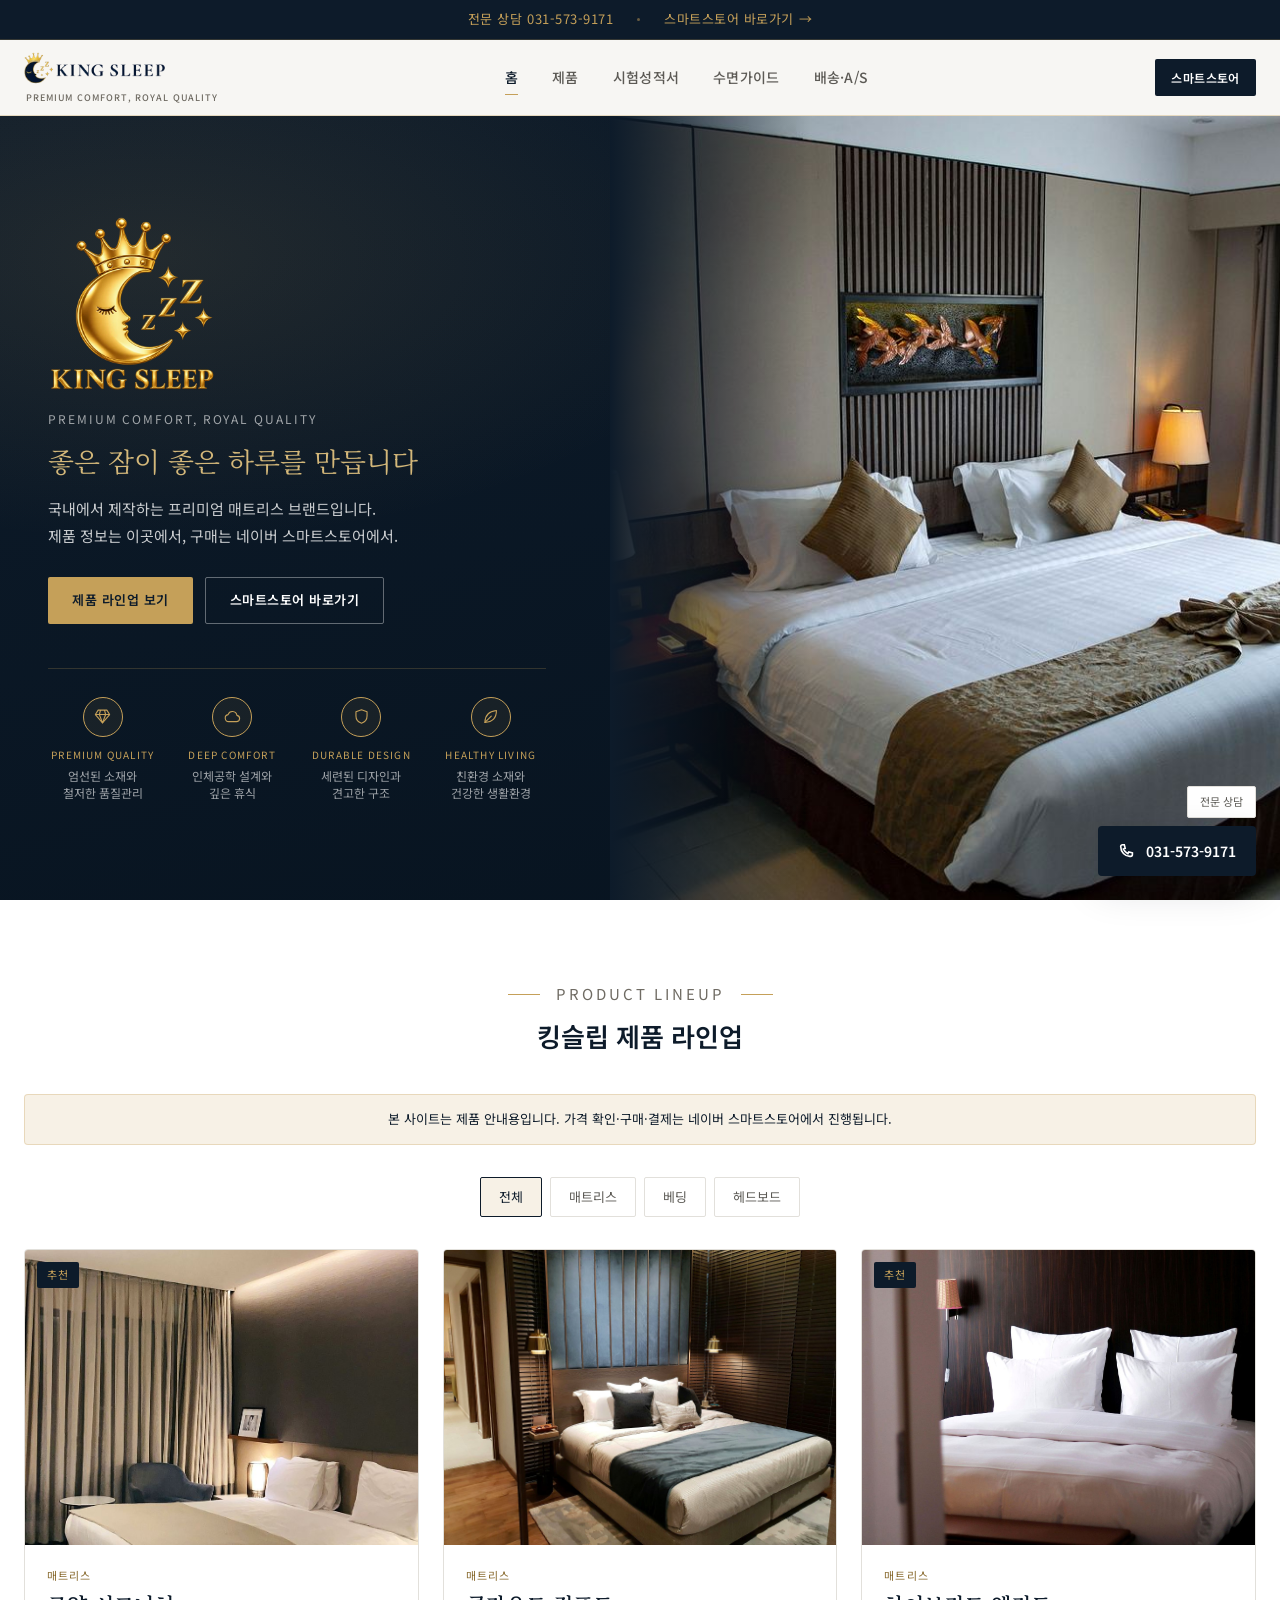
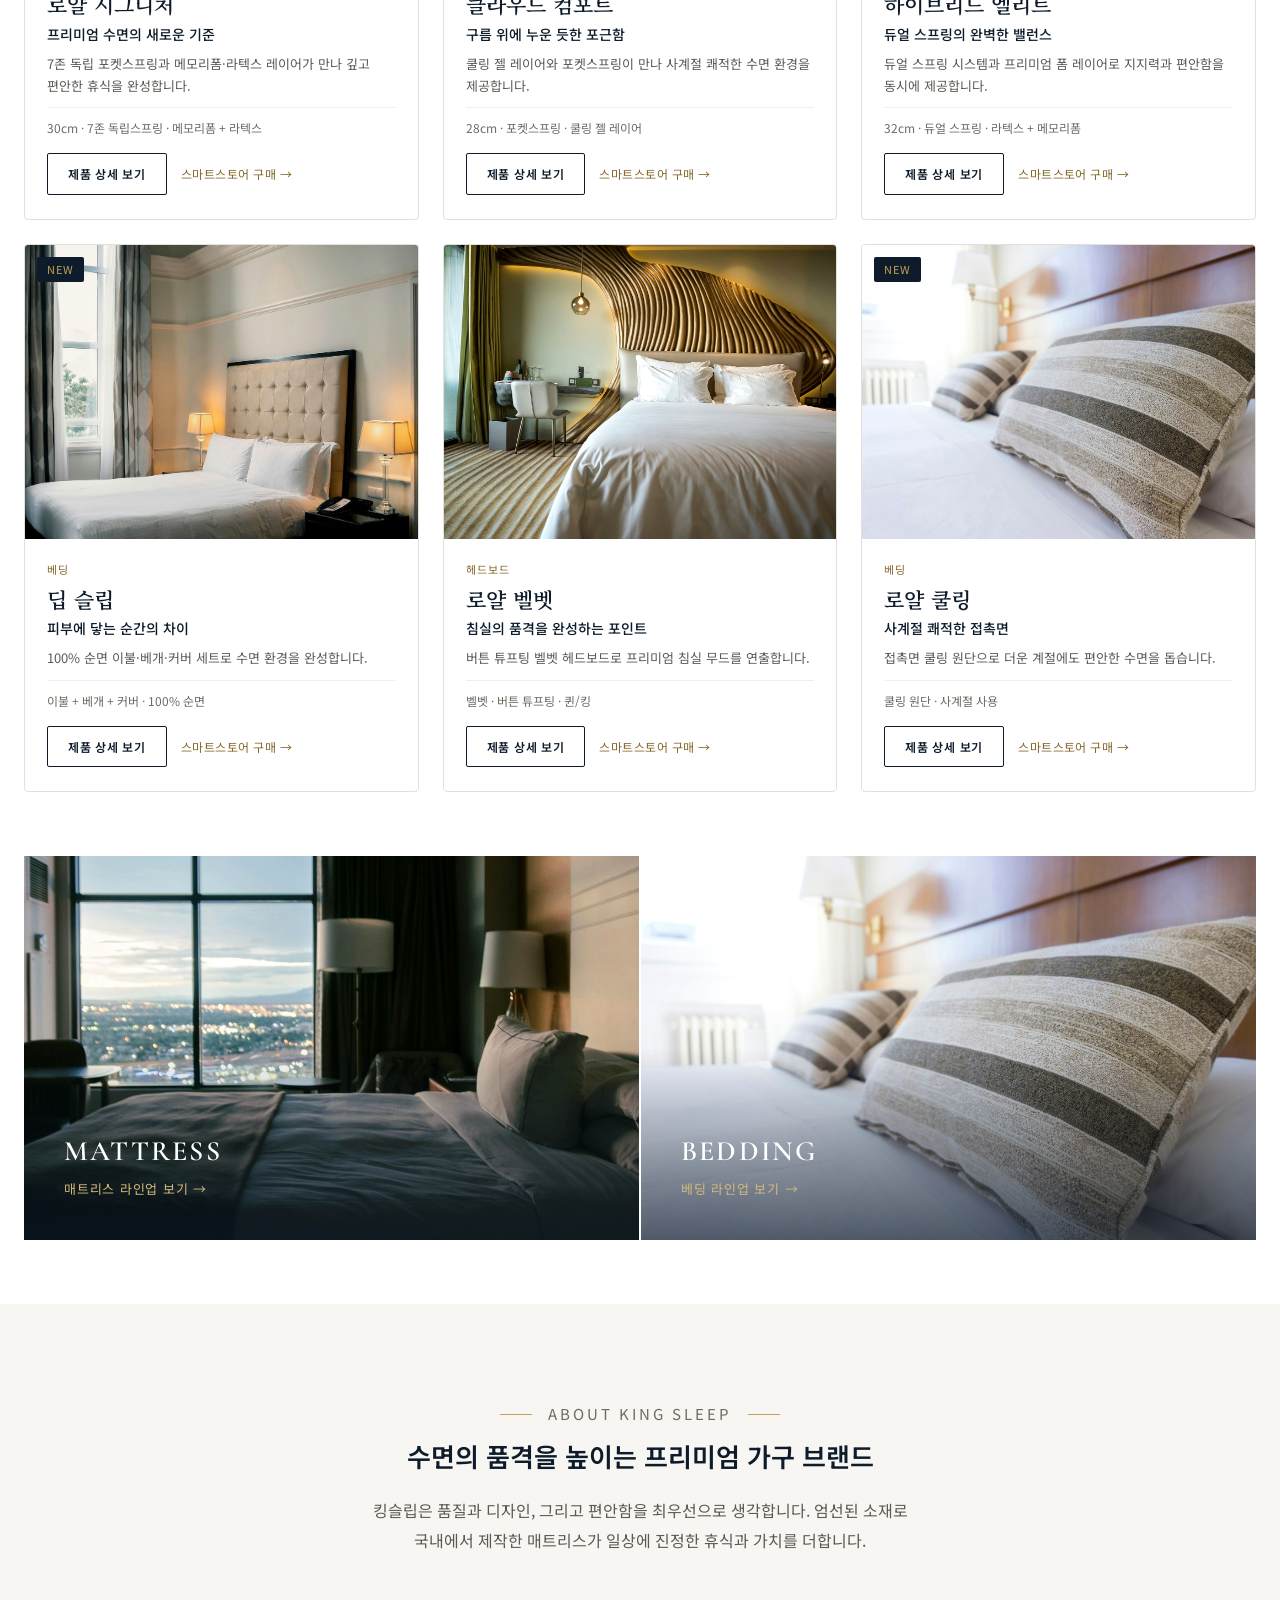
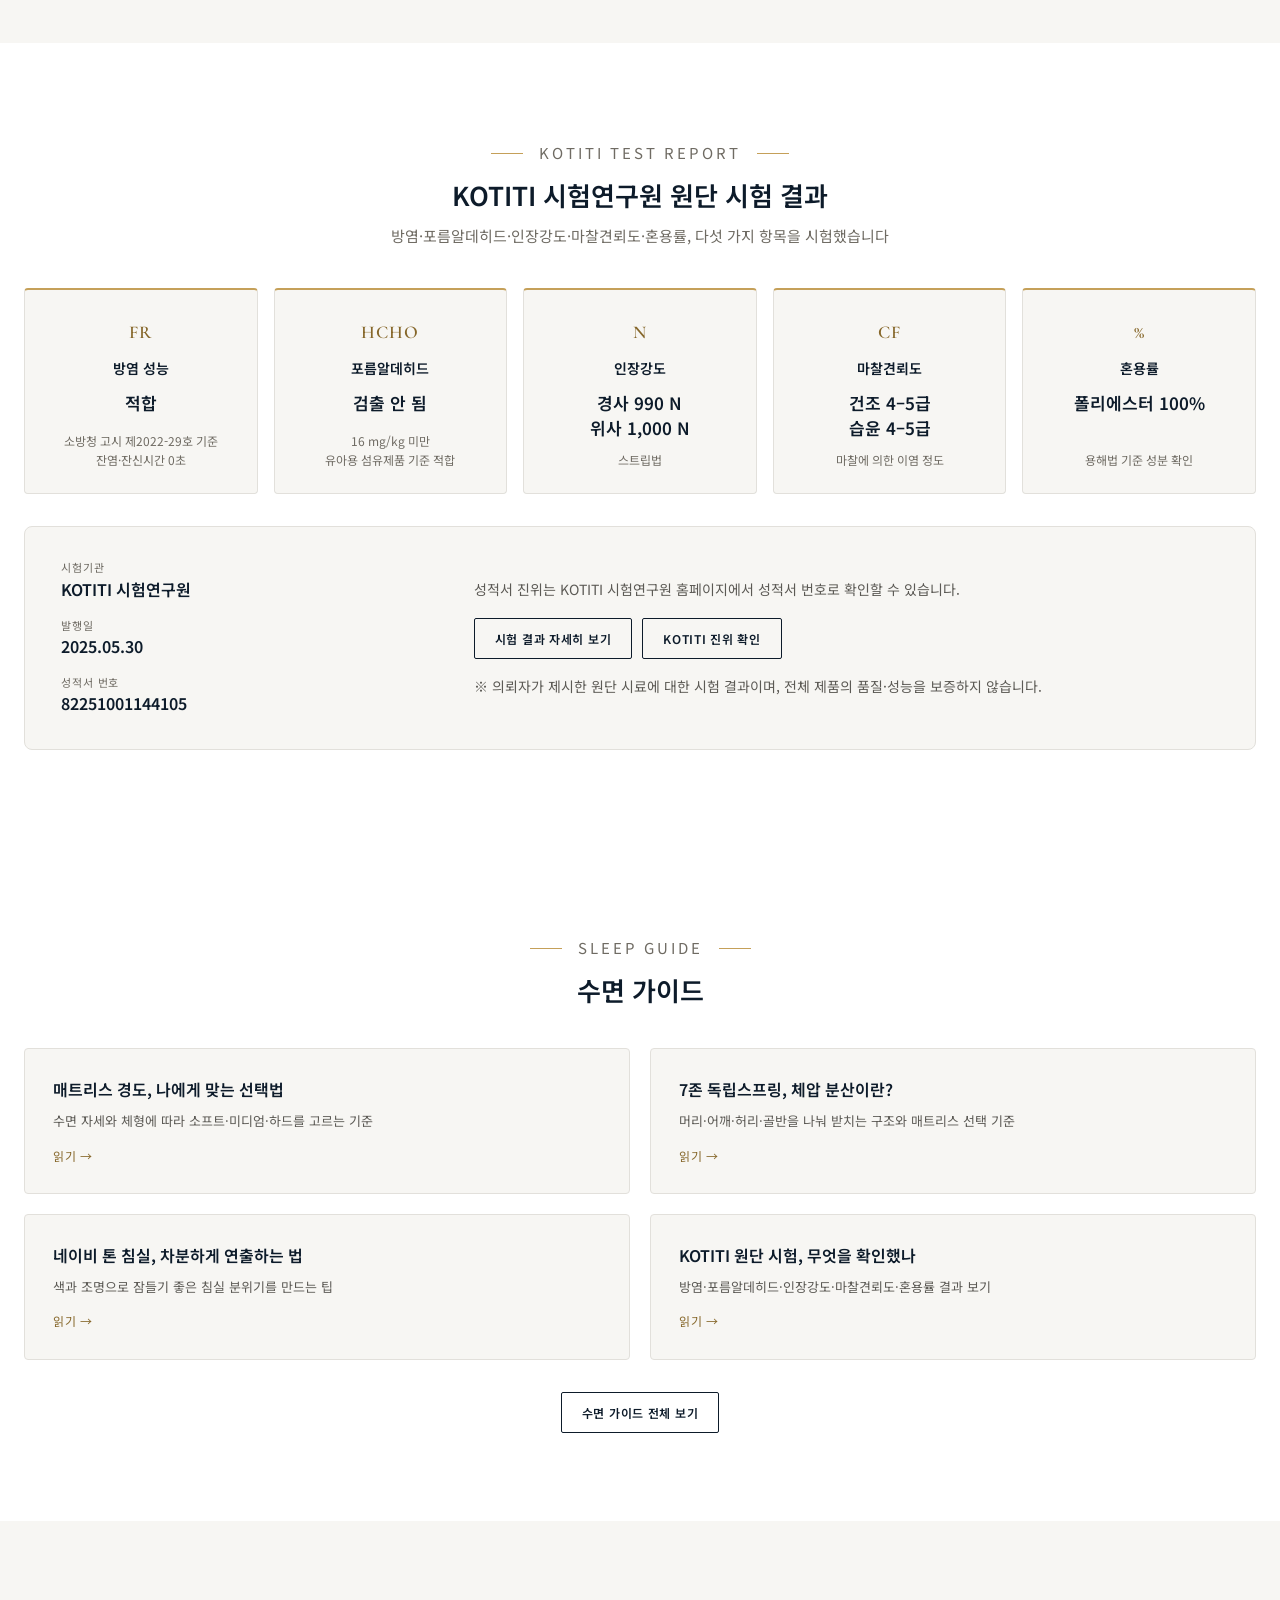
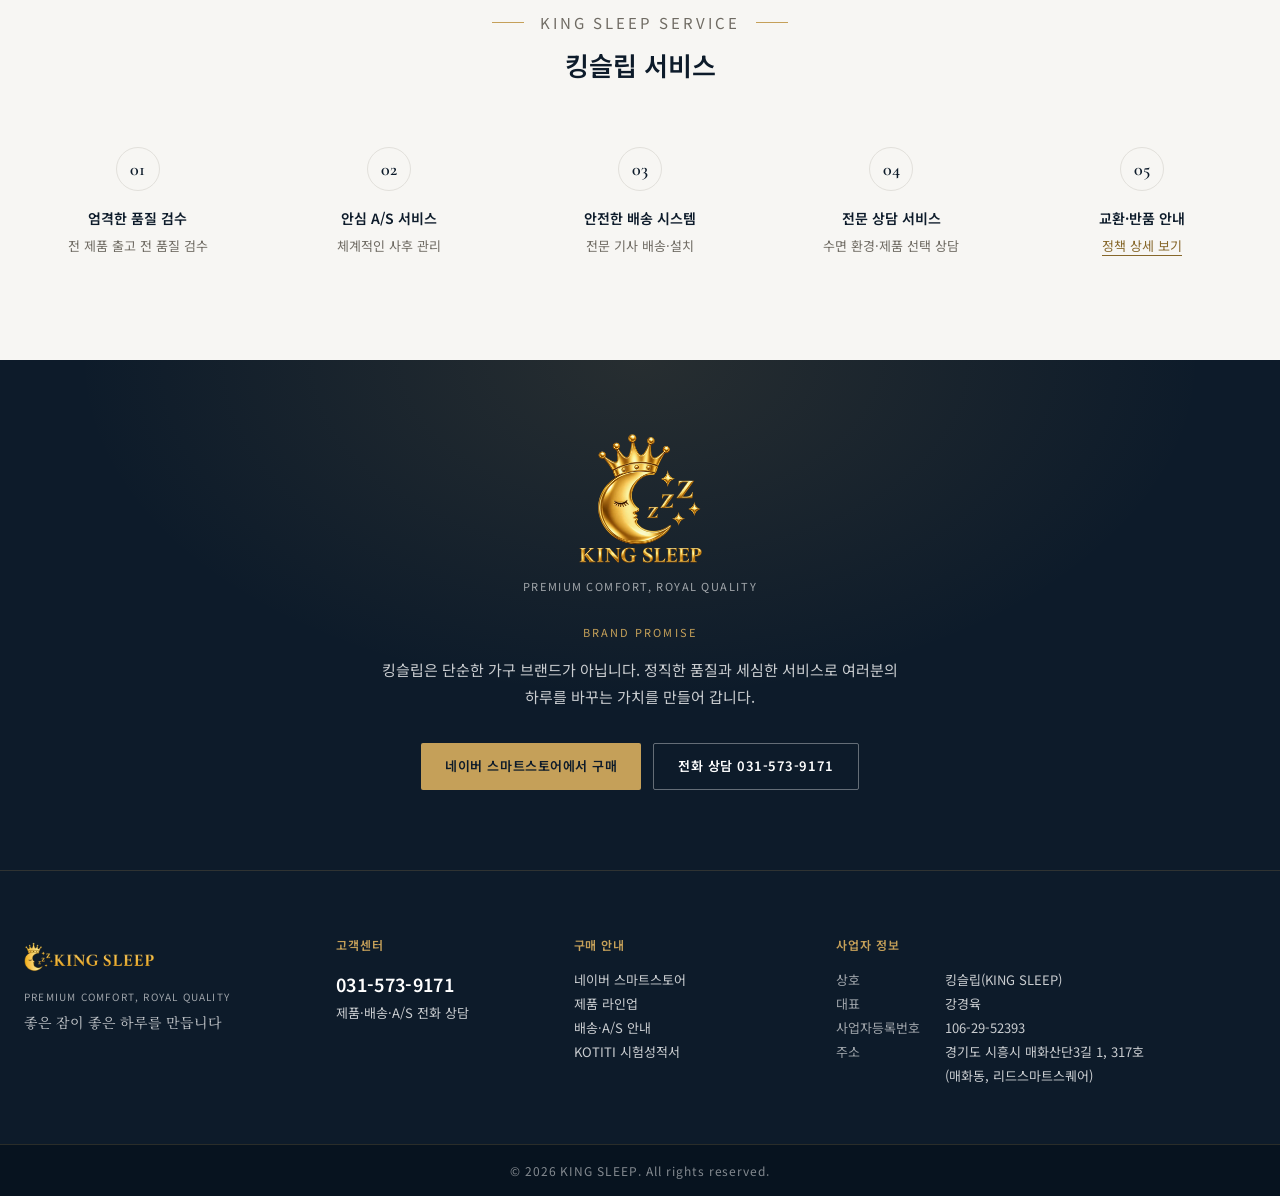
==== commit d01a4ba7: "Match footer address to the business registration and add it to JSON-LD. Use the certificate's exact" ====
--- a/index.html
+++ b/index.html
@@ -41,6 +41,9 @@
         "@id": "https://kingsleep.co.kr/#organization",
         "name": "킹슬립",
         "alternateName": "KING SLEEP",
+        "legalName": "킹슬립(KING SLEEP)",
+        "taxID": "106-29-52393",
+        "foundingDate": "2026-10-06",
         "url": "https://kingsleep.co.kr/",
         "logo": "https://kingsleep.co.kr/assets/logo-ks-navy-stacked.png",
         "image": "https://kingsleep.co.kr/assets/og-image.jpg",
@@ -49,7 +52,7 @@
         "telephone": "+82-31-573-9171",
         "address": {
           "@type": "PostalAddress",
-          "streetAddress": "매화산단3길 1, 317호 (매화동, 리드스마트스퀘어)",
+          "streetAddress": "매화산단3길 1, 317호(매화동, 리드스마트스퀘어)",
           "addressLocality": "시흥시",
           "addressRegion": "경기도",
           "addressCountry": "KR"
@@ -346,7 +349,7 @@
           <div><dt>상호</dt><dd>킹슬립(KING SLEEP)</dd></div>
           <div><dt>대표</dt><dd>강경육</dd></div>
           <div><dt>사업자등록번호</dt><dd>106-29-52393</dd></div>
-          <div><dt>주소</dt><dd>경기도 시흥시 매화산단3길 1, 317호 (매화동, 리드스마트스퀘어)</dd></div>
+          <div><dt>주소</dt><dd>경기도 시흥시 매화산단3길 1, 317호<span class="keep">(매화동, 리드스마트스퀘어)</span></dd></div>
         </dl>
       </div>
     </div>
